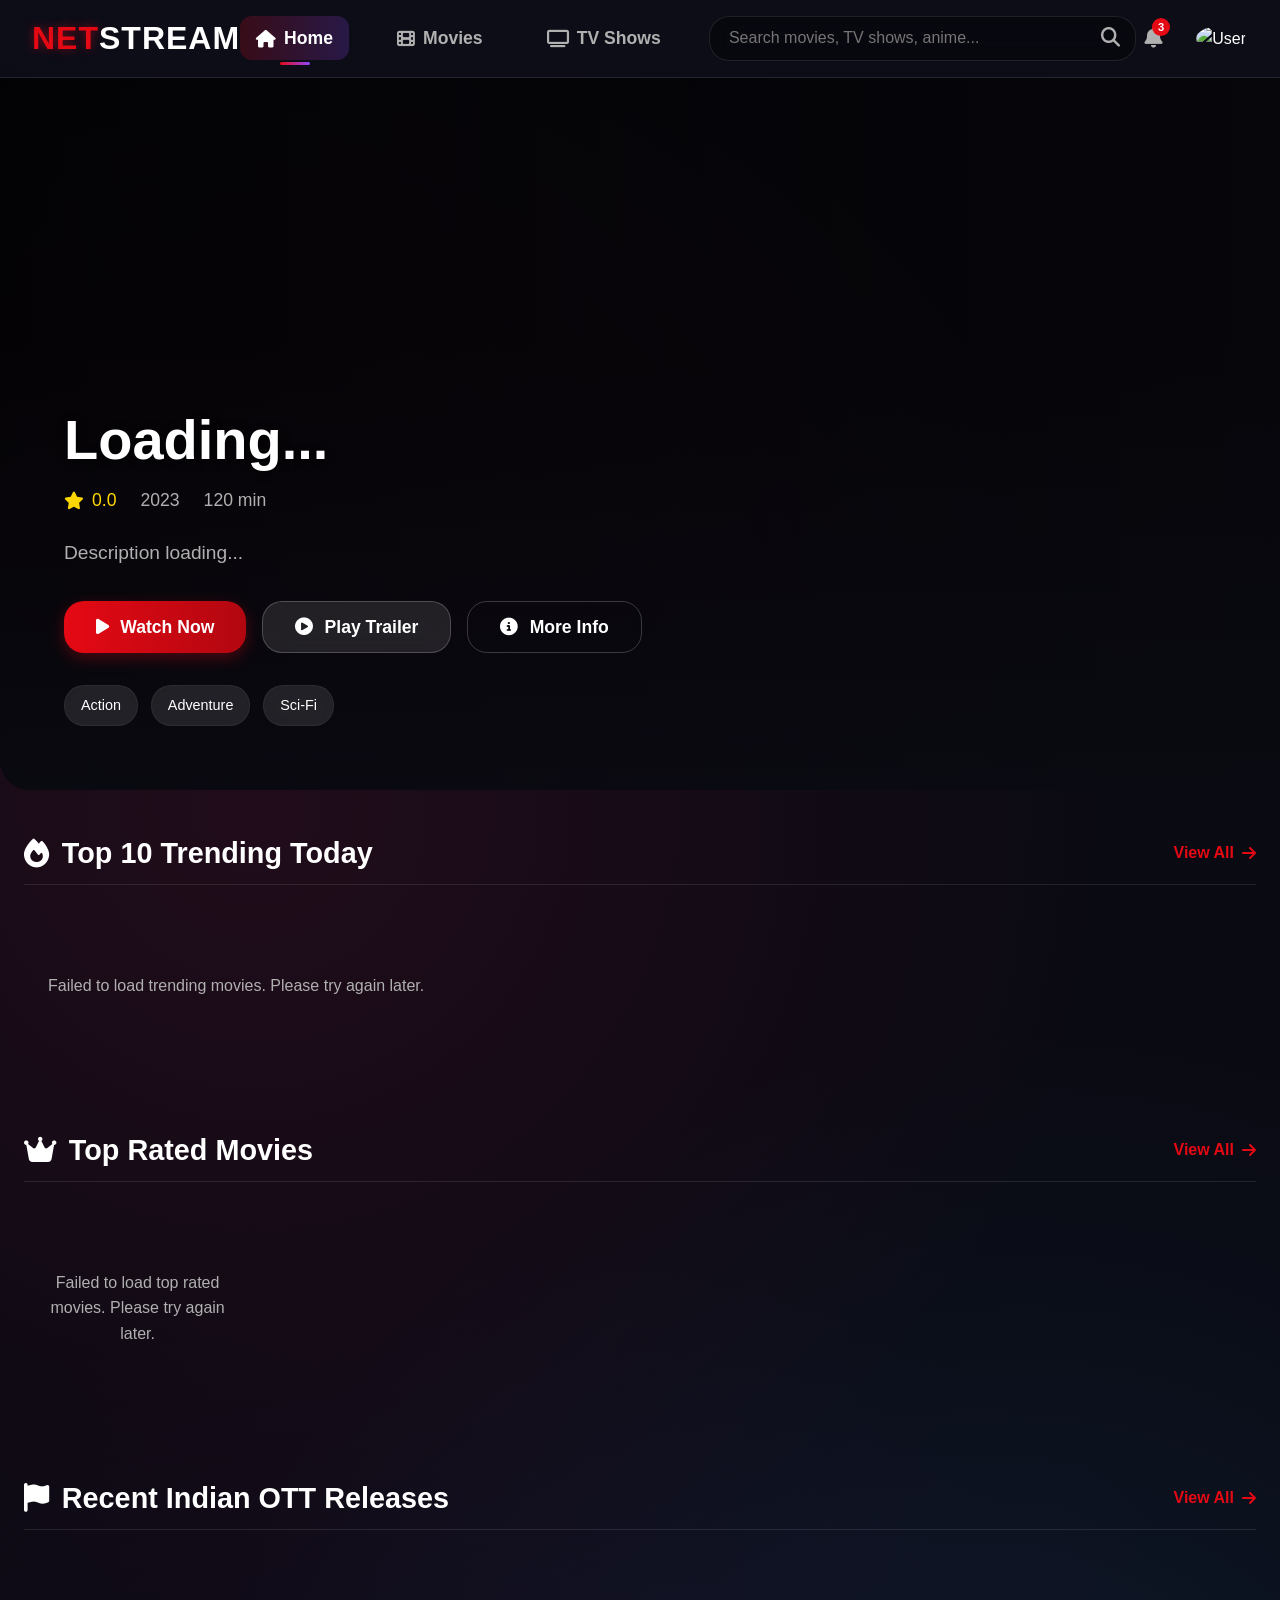
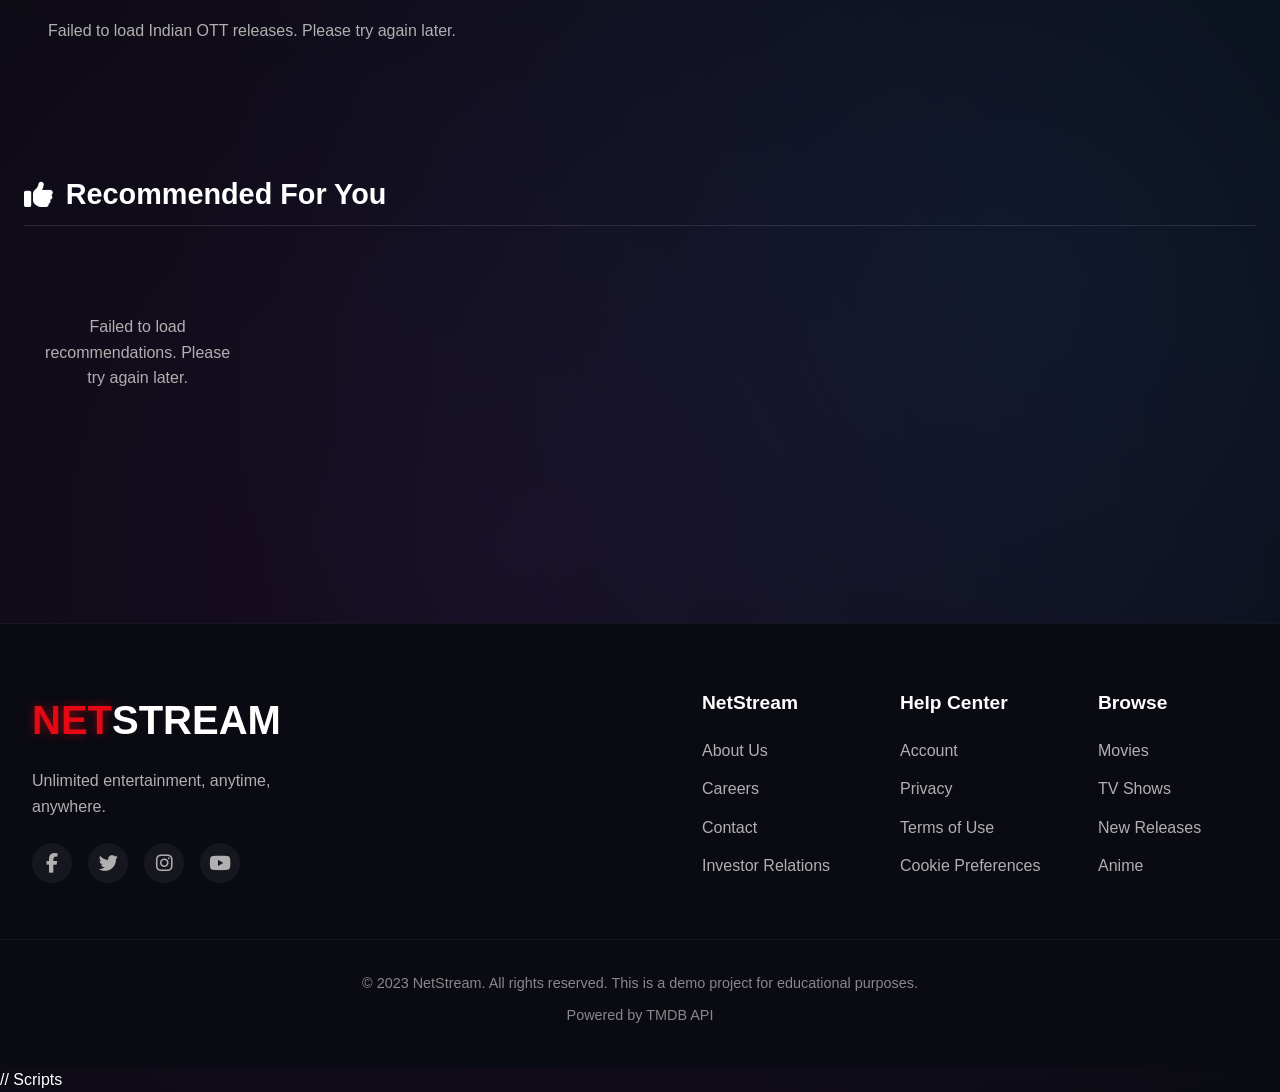
==== index.html @ 5277a284 "Add files via upload" ====
<!DOCTYPE html>
<html lang="en">
<head>
    <meta charset="UTF-8">
    <meta name="viewport" content="width=device-width, initial-scale=1.0">
    <title>NetStream - Stream Movies & TV Shows</title>
    <link rel="stylesheet" href="https://cdnjs.cloudflare.com/ajax/libs/font-awesome/6.4.0/css/all.min.css">
    <link rel="stylesheet" href="css/style.css">
    <link rel="icon" type="image/x-icon" href="assets/favicon.ico">
</head>
<body>
    <!-- Loading Screen -->
    <div class="loading-screen" id="loadingScreen">
        <div class="loading-content">
            <div class="logo-loading">
                <h1>NETSTREAM</h1>
                <div class="liquid-loader">
                    <div class="liquid-drop"></div>
                    <div class="liquid-drop"></div>
                    <div class="liquid-drop"></div>
                </div>
            </div>
            <p>Loading amazing content...</p>
        </div>
    </div>

    <!-- Navigation -->
    <nav class="navbar">
        <div class="nav-container">
            <div class="nav-logo">
                <a href="index.html" class="logo-link">
                    <h1><span class="logo-highlight">NET</span>STREAM</h1>
                </a>
            </div>
            
            <div class="nav-links" id="navLinks">
                <a href="index.html" class="nav-link active"><i class="fas fa-home"></i> Home</a>
                <a href="movies.html" class="nav-link"><i class="fas fa-film"></i> Movies</a>
                <a href="tvshows.html" class="nav-link"><i class="fas fa-tv"></i> TV Shows</a>
                <div class="search-container">
                    <div class="search-box">
                        <input type="text" id="searchInput" placeholder="Search movies, TV shows, anime...">
                        <button id="searchBtn"><i class="fas fa-search"></i></button>
                        <div class="search-results" id="searchResults"></div>
                    </div>
                </div>
            </div>
            
            <div class="nav-actions">
                <button class="btn-notification" id="notificationBtn">
                    <i class="fas fa-bell"></i>
                    <span class="notification-count">3</span>
                </button>
                <div class="user-profile">
                    <img src="https://images.unsplash.com/photo-1535713875002-d1d0cf377fde?ixlib=rb-4.0.3&ixid=M3wxMjA3fDB8MHxwaG90by1wYWdlfHx8fGVufDB8fHx8fA%3D%3D&auto=format&fit=crop&w=500&q=80" alt="User" class="user-avatar">
                    <div class="user-dropdown">
                        <a href="#"><i class="fas fa-user"></i> Profile</a>
                        <a href="#"><i class="fas fa-cog"></i> Settings</a>
                        <a href="#"><i class="fas fa-history"></i> Watch History</a>
                        <a href="#"><i class="fas fa-sign-out-alt"></i> Logout</a>
                    </div>
                </div>
            </div>
            
            <button class="menu-toggle" id="menuToggle">
                <i class="fas fa-bars"></i>
            </button>
        </div>
    </nav>

    <!-- Hero Section -->
    <section class="hero-section">
        <div class="hero-slider" id="heroSlider">
            <!-- Hero slides will be dynamically loaded here -->
        </div>
        
        <div class="hero-content">
            <div class="hero-info">
                <h1 class="hero-title" id="heroTitle">Loading...</h1>
                <div class="hero-meta">
                    <span class="rating"><i class="fas fa-star"></i> <span id="heroRating">0.0</span></span>
                    <span class="year" id="heroYear">2023</span>
                    <span class="duration" id="heroDuration">120 min</span>
                </div>
                <p class="hero-description" id="heroDescription">Description loading...</p>
                <div class="hero-buttons">
                    <button class="btn-watch" id="playHeroBtn">
                        <i class="fas fa-play"></i> Watch Now
                    </button>
                    <button class="btn-trailer" id="trailerBtn">
                        <i class="fas fa-play-circle"></i> Play Trailer
                    </button>
                    <button class="btn-info" id="moreInfoBtn">
                        <i class="fas fa-info-circle"></i> More Info
                    </button>
                </div>
                <div class="hero-genres" id="heroGenres">
                    <span class="genre-tag">Action</span>
                    <span class="genre-tag">Adventure</span>
                    <span class="genre-tag">Sci-Fi</span>
                </div>
            </div>
        </div>
        
        <!-- Hero Trailer Modal -->
        <div class="trailer-modal" id="trailerModal">
            <div class="modal-content">
                <div class="modal-header">
                    <h3>Trailer Preview</h3>
                    <button class="close-modal" id="closeTrailerBtn">&times;</button>
                </div>
                <div class="modal-body">
                    <div class="trailer-player" id="trailerPlayer">
                        <p>Loading trailer...</p>
                    </div>
                </div>
            </div>
        </div>
    </section>

    <!-- Main Content -->
    <main class="main-content">
        <!-- Top 10 Trending Today -->
        <section class="content-section">
            <div class="section-header">
                <h2><i class="fas fa-fire"></i> Top 10 Trending Today</h2>
                <a href="movies.html?filter=trending" class="view-all">View All <i class="fas fa-arrow-right"></i></a>
            </div>
            <div class="trending-slider" id="trendingSlider">
                <!-- Trending items will be dynamically loaded here -->
            </div>
        </section>

        <!-- Top Rated Movies -->
        <section class="content-section">
            <div class="section-header">
                <h2><i class="fas fa-crown"></i> Top Rated Movies</h2>
                <a href="movies.html?filter=top-rated" class="view-all">View All <i class="fas fa-arrow-right"></i></a>
            </div>
            <div class="movies-grid" id="topRatedMovies">
                <!-- Top rated movies will be dynamically loaded here -->
            </div>
        </section>

        <!-- Recent Indian OTT Releases -->
        <section class="content-section">
            <div class="section-header">
                <h2><i class="fas fa-flag"></i> Recent Indian OTT Releases</h2>
                <a href="movies.html?filter=indian" class="view-all">View All <i class="fas fa-arrow-right"></i></a>
            </div>
            <div class="ott-slider" id="ottSlider">
                <!-- Indian OTT releases will be dynamically loaded here -->
            </div>
        </section>

        <!-- You May Like Section -->
        <section class="content-section">
            <div class="section-header">
                <h2><i class="fas fa-thumbs-up"></i> Recommended For You</h2>
            </div>
            <div class="recommended-grid" id="recommendedGrid">
                <!-- Recommended movies will be dynamically loaded here -->
            </div>
        </section>
    </main>

    <!-- Footer -->
    <footer class="footer">
        <div class="footer-container">
            <div class="footer-logo">
                <h2><span class="logo-highlight">NET</span>STREAM</h2>
                <p>Unlimited entertainment, anytime, anywhere.</p>
                <div class="social-links">
                    <a href="#"><i class="fab fa-facebook-f"></i></a>
                    <a href="#"><i class="fab fa-twitter"></i></a>
                    <a href="#"><i class="fab fa-instagram"></i></a>
                    <a href="#"><i class="fab fa-youtube"></i></a>
                </div>
            </div>
            
            <div class="footer-links">
                <div class="footer-column">
                    <h3>NetStream</h3>
                    <a href="#">About Us</a>
                    <a href="#">Careers</a>
                    <a href="#">Contact</a>
                    <a href="#">Investor Relations</a>
                </div>
                <div class="footer-column">
                    <h3>Help Center</h3>
                    <a href="#">Account</a>
                    <a href="#">Privacy</a>
                    <a href="#">Terms of Use</a>
                    <a href="#">Cookie Preferences</a>
                </div>
                <div class="footer-column">
                    <h3>Browse</h3>
                    <a href="movies.html">Movies</a>
                    <a href="tvshows.html">TV Shows</a>
                    <a href="#">New Releases</a>
                    <a href="#">Anime</a>
                </div>
            </div>
        </div>
        
        <div class="footer-bottom">
            <p>&copy; 2023 NetStream. All rights reserved. This is a demo project for educational purposes.</p>
            <p>Powered by TMDB API</p>
        </div>
    </footer>

    <!-- Movie Detail Modal -->
    <div class="movie-modal" id="movieModal">
        <div class="modal-content large-modal">
            <div class="modal-header">
                <h3 id="modalTitle">Movie Title</h3>
                <button class="close-modal" id="closeMovieBtn">&times;</button>
            </div>
            <div class="modal-body">
                <div class="movie-detail" id="movieDetail">
                    <!-- Movie details will be dynamically loaded here -->
                </div>
            </div>
        </div>
    </div>

    <!-- Player Modal -->
    <div class="player-modal" id="playerModal">
        <div class="modal-content full-modal">
            <div class="modal-header">
                <h3 id="playerTitle">Playing: Movie Title</h3>
                <button class="close-modal" id="closePlayerBtn">&times;</button>
            </div>
            <div class="modal-body">
                <div class="player-container" id="playerContainer">
                    <!-- Player will be dynamically loaded here -->
                </div>
                <div class="player-info">
                    <div class="player-details">
                        <h4 id="playingTitle">Movie Title</h4>
                        <div class="player-meta">
                            <span class="rating"><i class="fas fa-star"></i> <span id="playerRating">0.0</span></span>
                            <span class="year" id="playerYear">2023</span>
                            <span class="duration" id="playerDuration">120 min</span>
                        </div>
                        <p id="playerDescription">Movie description...</p>
                    </div>
                    <div class="player-cast" id="playerCast">
                        <!-- Cast will be dynamically loaded here -->
                    </div>
                    <div class="similar-movies" id="similarMovies">
                        <h5>You May Also Like</h5>
                        <!-- Similar movies will be dynamically loaded here -->
                    </div>
                </div>
            </div>
        </div>
    </div>

// Scripts
<script>
    // API Configuration
    const TMDB_API_KEY = '29133efc18d9b0f0d716be947fc23778';
    const YOUTUBE_API_KEY = 'AIzaSyBafZ-gjeJqEbxMEbemlP_Ftih4eXjBNXc';
    const TMDB_BASE_URL = 'https://api.themoviedb.org/3';
    const TMDB_IMAGE_BASE = 'https://image.tmdb.org/t/p';
    
    // Store current movie/TV data
    let currentHeroItem = null;
    let trendingMovies = [];
    let topRatedMovies = [];
    let indianMovies = [];
    let recommendedMovies = [];
    
    // Track current players
    let currentYouTubePlayer = null;
    let currentVidkingPlayer = null;
    
    // DOM Elements
    const loadingScreen = document.getElementById('loadingScreen');
    const heroSlider = document.getElementById('heroSlider');
    const heroTitle = document.getElementById('heroTitle');
    const heroRating = document.getElementById('heroRating');
    const heroYear = document.getElementById('heroYear');
    const heroDuration = document.getElementById('heroDuration');
    const heroDescription = document.getElementById('heroDescription');
    const heroGenres = document.getElementById('heroGenres');
    const trendingSlider = document.getElementById('trendingSlider');
    const topRatedMoviesGrid = document.getElementById('topRatedMovies');
    const ottSlider = document.getElementById('ottSlider');
    const recommendedGrid = document.getElementById('recommendedGrid');
    const searchInput = document.getElementById('searchInput');
    const searchResults = document.getElementById('searchResults');
    const searchBtn = document.getElementById('searchBtn');
    const movieModal = document.getElementById('movieModal');
    const playerModal = document.getElementById('playerModal');
    const trailerModal = document.getElementById('trailerModal');
    const closeMovieBtn = document.getElementById('closeMovieBtn');
    const closePlayerBtn = document.getElementById('closePlayerBtn');
    const closeTrailerBtn = document.getElementById('closeTrailerBtn');
    
    // Initialize the page
    document.addEventListener('DOMContentLoaded', function() {
        // Hide loading screen after 1.5 seconds
        setTimeout(() => {
            loadingScreen.style.opacity = '0';
            setTimeout(() => {
                loadingScreen.style.display = 'none';
            }, 500);
        }, 1500);
        
        // Load initial data
        loadHeroSlider();
        loadTrendingMovies();
        loadTopRatedMovies();
        loadIndianMovies();
        loadRecommendedMovies();
        
        // Setup event listeners
        setupEventListeners();
    });
    
    // Setup all event listeners
    function setupEventListeners() {
        // Search functionality
        searchBtn.addEventListener('click', performSearch);
        searchInput.addEventListener('keyup', function(e) {
            if (e.key === 'Enter') {
                performSearch();
            } else if (searchInput.value.length > 2) {
                searchSuggestions(searchInput.value);
            } else {
                searchResults.innerHTML = '';
                searchResults.style.display = 'none';
            }
        });
        
        // Close search results when clicking outside
        document.addEventListener('click', function(e) {
            if (!searchBox.contains(e.target)) {
                searchResults.style.display = 'none';
            }
        });
        
        // Close modals when clicking outside
        window.addEventListener('click', function(e) {
            if (e.target === movieModal) {
                closeModal(movieModal);
            }
            if (e.target === playerModal) {
                closeModal(playerModal);
                stopAllMediaPlayers();
            }
            if (e.target === trailerModal) {
                closeModal(trailerModal);
                stopAllMediaPlayers();
            }
        });
        
        // Mobile menu toggle
        document.getElementById('menuToggle').addEventListener('click', function() {
            document.getElementById('navLinks').classList.toggle('active');
        });
        
        // Navigation active state
        const navLinks = document.querySelectorAll('.nav-link');
        navLinks.forEach(link => {
            link.addEventListener('click', function() {
                navLinks.forEach(l => l.classList.remove('active'));
                this.classList.add('active');
                
                // Close mobile menu if open
                document.getElementById('navLinks').classList.remove('active');
            });
        });
        
        // Close modal buttons
        closeMovieBtn.addEventListener('click', function() {
            closeModal(movieModal);
        });
        
        closePlayerBtn.addEventListener('click', function() {
            closeModal(playerModal);
            stopAllMediaPlayers();
        });
        
        closeTrailerBtn.addEventListener('click', function() {
            closeModal(trailerModal);
            stopAllMediaPlayers();
        });
        
        // Escape key to close modals
        document.addEventListener('keydown', function(e) {
            if (e.key === 'Escape') {
                if (playerModal.classList.contains('active')) {
                    closeModal(playerModal);
                    stopAllMediaPlayers();
                } else if (trailerModal.classList.contains('active')) {
                    closeModal(trailerModal);
                    stopAllMediaPlayers();
                } else if (movieModal.classList.contains('active')) {
                    closeModal(movieModal);
                }
            }
        });
    }
    
    // Load hero slider with trending movies
    async function loadHeroSlider() {
        try {
            const response = await fetch(`${TMDB_BASE_URL}/trending/movie/week?api_key=${TMDB_API_KEY}`);
            const data = await response.json();
            
            // Get top 5 trending movies for hero
            const heroMovies = data.results.slice(0, 5);
            
            // Clear hero slider
            heroSlider.innerHTML = '';
            
            // Add slides to hero
            heroMovies.forEach((movie, index) => {
                const slide = document.createElement('div');
                slide.className = `hero-slide ${index === 0 ? 'active' : ''}`;
                slide.style.backgroundImage = `linear-gradient(to right, rgba(0, 0, 0, 0.8), rgba(0, 0, 0, 0.4)), url('${TMDB_IMAGE_BASE}/original${movie.backdrop_path}')`;
                slide.dataset.movieId = movie.id;
                
                slide.addEventListener('click', function() {
                    showMovieDetails(movie.id, 'movie');
                });
                
                heroSlider.appendChild(slide);
            });
            
            // Set first movie as hero content
            if (heroMovies.length > 0) {
                updateHeroContent(heroMovies[0]);
                currentHeroItem = heroMovies[0];
                
                // Auto slide hero every 8 seconds
                setInterval(() => {
                    slideHero();
                }, 8000);
            }
            
        } catch (error) {
            console.error('Error loading hero slider:', error);
            heroSlider.innerHTML = '<div class="hero-slide active" style="background-image: linear-gradient(to right, rgba(0, 0, 0, 0.8), rgba(0, 0, 0, 0.4)), url(\'https://images.unsplash.com/photo-1536440136628-849c177e76a1?ixlib=rb-4.0.3&ixid=M3wxMjA3fDB8MHxwaG90by1wYWdlfHx8fGVufDB8fHx8fA%3D%3D&auto=format&fit=crop&w=1925&q=80\')"></div>';
        }
    }
    
    // Update hero content with movie data
    function updateHeroContent(movie) {
        heroTitle.textContent = movie.title || movie.name;
        heroRating.textContent = movie.vote_average.toFixed(1);
        heroYear.textContent = movie.release_date ? movie.release_date.substring(0, 4) : 'N/A';
        heroDuration.textContent = '120 min'; // Default - would need additional API call for runtime
        heroDescription.textContent = movie.overview.substring(0, 150) + '...';
        
        // Clear genres
        heroGenres.innerHTML = '';
        
        // Add genre tags (mock data - would need genre API call)
        const mockGenres = ['Action', 'Adventure', 'Sci-Fi'];
        mockGenres.forEach(genre => {
            const genreTag = document.createElement('span');
            genreTag.className = 'genre-tag';
            genreTag.textContent = genre;
            heroGenres.appendChild(genreTag);
        });
        
        // Set play button event
        document.getElementById('playHeroBtn').onclick = function() {
            playMedia(movie.id, 'movie', movie.title || movie.name);
        };
        
        // Set trailer button event
        document.getElementById('trailerBtn').onclick = function() {
            showTrailer(movie.id, 'movie');
        };
        
        // Set more info button event
        document.getElementById('moreInfoBtn').onclick = function() {
            showMovieDetails(movie.id, 'movie');
        };
    }
    
    // Slide hero to next slide
    function slideHero() {
        const slides = document.querySelectorAll('.hero-slide');
        const activeSlide = document.querySelector('.hero-slide.active');
        let nextSlide = activeSlide.nextElementSibling;
        
        if (!nextSlide) {
            nextSlide = slides[0];
        }
        
        activeSlide.classList.remove('active');
        nextSlide.classList.add('active');
        
        // Update hero content with next movie data
        const movieId = parseInt(nextSlide.dataset.movieId);
        const movie = trendingMovies.find(m => m.id === movieId);
        if (movie) {
            updateHeroContent(movie);
            currentHeroItem = movie;
        }
    }
    
    // Load trending movies for the top 10 section
    async function loadTrendingMovies() {
        try {
            const response = await fetch(`${TMDB_BASE_URL}/trending/movie/day?api_key=${TMDB_API_KEY}`);
            const data = await response.json();
            
            // Store trending movies
            trendingMovies = data.results.slice(0, 10);
            
            // Clear trending slider
            trendingSlider.innerHTML = '';
            
            // Add trending movies to slider
            trendingMovies.forEach((movie, index) => {
                const movieCard = createMovieCard(movie, index + 1);
                trendingSlider.appendChild(movieCard);
            });
            
        } catch (error) {
            console.error('Error loading trending movies:', error);
            trendingSlider.innerHTML = '<p class="error-msg">Failed to load trending movies. Please try again later.</p>';
        }
    }
    
    // Load top rated movies
    async function loadTopRatedMovies() {
        try {
            const response = await fetch(`${TMDB_BASE_URL}/movie/top_rated?api_key=${TMDB_API_KEY}`);
            const data = await response.json();
            
            // Store top rated movies
            topRatedMovies = data.results.slice(0, 12);
            
            // Clear top rated grid
            topRatedMoviesGrid.innerHTML = '';
            
            // Add top rated movies to grid
            topRatedMovies.forEach(movie => {
                const movieCard = createMovieCard(movie);
                topRatedMoviesGrid.appendChild(movieCard);
            });
            
        } catch (error) {
            console.error('Error loading top rated movies:', error);
            topRatedMoviesGrid.innerHTML = '<p class="error-msg">Failed to load top rated movies. Please try again later.</p>';
        }
    }
    
    // Load Indian OTT releases
    async function loadIndianMovies() {
        try {
            // Search for Indian movies
            const response = await fetch(`${TMDB_BASE_URL}/discover/movie?api_key=${TMDB_API_KEY}&with_original_language=hi&sort_by=release_date.desc&page=1`);
            const data = await response.json();
            
            // Store Indian movies
            indianMovies = data.results.slice(0, 10);
            
            // Clear OTT slider
            ottSlider.innerHTML = '';
            
            // Add Indian movies to slider
            indianMovies.forEach(movie => {
                const movieCard = createMovieCard(movie);
                ottSlider.appendChild(movieCard);
            });
            
        } catch (error) {
            console.error('Error loading Indian movies:', error);
            ottSlider.innerHTML = '<p class="error-msg">Failed to load Indian OTT releases. Please try again later.</p>';
        }
    }
    
    // Load recommended movies
    async function loadRecommendedMovies() {
        try {
            // Get popular movies as recommendations
            const response = await fetch(`${TMDB_BASE_URL}/movie/popular?api_key=${TMDB_API_KEY}&page=2`);
            const data = await response.json();
            
            // Store recommended movies
            recommendedMovies = data.results.slice(0, 6);
            
            // Clear recommended grid
            recommendedGrid.innerHTML = '';
            
            // Add recommended movies to grid
            recommendedMovies.forEach(movie => {
                const movieCard = createMovieCard(movie);
                recommendedGrid.appendChild(movieCard);
            });
            
        } catch (error) {
            console.error('Error loading recommended movies:', error);
            recommendedGrid.innerHTML = '<p class="error-msg">Failed to load recommendations. Please try again later.</p>';
        }
    }
    
    // Create movie card element
    function createMovieCard(movie, rank = null) {
        const card = document.createElement('div');
        card.className = 'movie-card';
        card.dataset.id = movie.id;
        card.dataset.type = 'movie';
        
        // Add rank badge if provided
        let rankBadge = '';
        if (rank) {
            rankBadge = `<div class="rank-badge">${rank}</div>`;
        }
        
        card.innerHTML = `
            ${rankBadge}
            <div class="movie-poster">
                <img src="${movie.poster_path ? `${TMDB_IMAGE_BASE}/w342${movie.poster_path}` : 'assets/poster-placeholder.jpg'}" alt="${movie.title}" loading="lazy">
                <div class="movie-overlay">
                    <button class="btn-play" data-id="${movie.id}" data-type="movie">
                        <i class="fas fa-play"></i>
                    </button>
                    <button class="btn-info-sm" data-id="${movie.id}" data-type="movie">
                        <i class="fas fa-info-circle"></i>
                    </button>
                </div>
            </div>
            <div class="movie-info">
                <h4 class="movie-title">${movie.title}</h4>
                <div class="movie-meta">
                    <span class="rating"><i class="fas fa-star"></i> ${movie.vote_average.toFixed(1)}</span>
                    <span class="year">${movie.release_date ? movie.release_date.substring(0, 4) : 'N/A'}</span>
                </div>
            </div>
        `;
        
        // Add event listeners
        const playBtn = card.querySelector('.btn-play');
        const infoBtn = card.querySelector('.btn-info-sm');
        
        playBtn.addEventListener('click', function(e) {
            e.stopPropagation();
            const id = this.dataset.id;
            const type = this.dataset.type;
            playMedia(id, type, movie.title);
        });
        
        infoBtn.addEventListener('click', function(e) {
            e.stopPropagation();
            const id = this.dataset.id;
            const type = this.dataset.type;
            showMovieDetails(id, type);
        });
        
        card.addEventListener('click', function() {
            const id = this.dataset.id;
            const type = this.dataset.type;
            showMovieDetails(id, type);
        });
        
        return card;
    }
    
    // Search for movies/TV shows
    async function performSearch() {
        const query = searchInput.value.trim();
        if (!query) return;
        
        try {
            // Redirect to movies page with search query
            window.location.href = `movies.html?search=${encodeURIComponent(query)}`;
        } catch (error) {
            console.error('Error performing search:', error);
        }
    }
    
    // Show search suggestions
    async function searchSuggestions(query) {
        try {
            const response = await fetch(`${TMDB_BASE_URL}/search/multi?api_key=${TMDB_API_KEY}&query=${encodeURIComponent(query)}&page=1`);
            const data = await response.json();
            
            // Clear previous results
            searchResults.innerHTML = '';
            
            if (data.results.length === 0) {
                searchResults.innerHTML = '<div class="search-result-item">No results found</div>';
                searchResults.style.display = 'block';
                return;
            }
            
            // Add search results
            data.results.slice(0, 5).forEach(item => {
                const resultItem = document.createElement('div');
                resultItem.className = 'search-result-item';
                
                const title = item.title || item.name;
                const type = item.media_type === 'movie' ? 'Movie' : 'TV Show';
                const year = item.release_date ? item.release_date.substring(0, 4) : item.first_air_date ? item.first_air_date.substring(0, 4) : 'N/A';
                
                resultItem.innerHTML = `
                    <img src="${item.poster_path ? `${TMDB_IMAGE_BASE}/w92${item.poster_path}` : 'assets/poster-placeholder.jpg'}" alt="${title}">
                    <div class="search-result-info">
                        <h4>${title}</h4>
                        <p>${type} • ${year}</p>
                    </div>
                `;
                
                resultItem.addEventListener('click', function() {
                    if (item.media_type === 'movie') {
                        showMovieDetails(item.id, 'movie');
                    } else {
                        showMovieDetails(item.id, 'tv');
                    }
                    searchInput.value = '';
                    searchResults.innerHTML = '';
                    searchResults.style.display = 'none';
                });
                
                searchResults.appendChild(resultItem);
            });
            
            searchResults.style.display = 'block';
            
        } catch (error) {
            console.error('Error fetching search suggestions:', error);
        }
    }
    
    // Show movie/TV show details modal
    async function showMovieDetails(id, type) {
        try {
            // Show loading in modal
            document.getElementById('movieDetail').innerHTML = `
                <div class="loading-detail">
                    <div class="spinner"></div>
                    <p>Loading details...</p>
                </div>
            `;
            
            // Close any open modals first
            closeAllModals();
            
            // Open movie modal
            openModal(movieModal);
            
            // Fetch movie/TV details
            const endpoint = type === 'movie' ? 'movie' : 'tv';
            const response = await fetch(`${TMDB_BASE_URL}/${endpoint}/${id}?api_key=${TMDB_API_KEY}&append_to_response=credits,videos`);
            const data = await response.json();
            
            // Update modal title
            document.getElementById('modalTitle').textContent = data.title || data.name;
            
            // Create detail HTML
            const detailHTML = `
                <div class="detail-header">
                    <div class="detail-poster">
                        <img src="${data.poster_path ? `${TMDB_IMAGE_BASE}/w500${data.poster_path}` : 'assets/poster-placeholder.jpg'}" alt="${data.title || data.name}">
                    </div>
                    <div class="detail-info">
                        <h2>${data.title || data.name} <span class="year">(${data.release_date ? data.release_date.substring(0, 4) : data.first_air_date ? data.first_air_date.substring(0, 4) : 'N/A'})</span></h2>
                        <div class="detail-meta">
                            <span class="rating"><i class="fas fa-star"></i> ${data.vote_average.toFixed(1)}</span>
                            <span class="duration">${type === 'movie' ? (data.runtime ? `${data.runtime} min` : 'N/A') : (data.episode_run_time ? `${data.episode_run_time[0]} min/ep` : 'N/A')}</span>
                            <span class="status">${data.status}</span>
                        </div>
                        <div class="detail-genres">
                            ${data.genres.map(genre => `<span class="genre-tag">${genre.name}</span>`).join('')}
                        </div>
                        <p class="detail-overview">${data.overview}</p>
                        <div class="detail-actions">
                            <button class="btn-watch" id="playDetailBtn" data-id="${id}" data-type="${type}">
                                <i class="fas fa-play"></i> Watch Now
                            </button>
                            <button class="btn-trailer" id="trailerDetailBtn" data-id="${id}" data-type="${type}">
                                <i class="fas fa-play-circle"></i> Trailer
                            </button>
                        </div>
                    </div>
                </div>
                <div class="detail-cast">
                    <h3>Cast</h3>
                    <div class="cast-grid">
                        ${data.credits.cast.slice(0, 6).map(actor => `
                            <div class="cast-card">
                                <div class="cast-img">
                                    ${actor.profile_path ? 
                                        `<img src="${TMDB_IMAGE_BASE}/w185${actor.profile_path}" alt="${actor.name}">` : 
                                        `<div class="no-img"><i class="fas fa-user"></i></div>`
                                    }
                                </div>
                                <div class="cast-info">
                                    <h5>${actor.name}</h5>
                                    <p>${actor.character}</p>
                                </div>
                            </div>
                        `).join('')}
                    </div>
                </div>
            `;
            
            document.getElementById('movieDetail').innerHTML = detailHTML;
            
            // Add event listeners to buttons in modal
            document.getElementById('playDetailBtn').addEventListener('click', function() {
                playMedia(id, type, data.title || data.name);
                closeModal(movieModal);
            });
            
            document.getElementById('trailerDetailBtn').addEventListener('click', function() {
                showTrailer(id, type);
            });
            
        } catch (error) {
            console.error('Error loading movie details:', error);
            document.getElementById('movieDetail').innerHTML = `
                <div class="error-detail">
                    <i class="fas fa-exclamation-triangle"></i>
                    <p>Failed to load details. Please try again later.</p>
                </div>
            `;
        }
    }
    
    // Show trailer modal
    async function showTrailer(id, type) {
        try {
            // Stop any current media players
            stopAllMediaPlayers();
            
            // Show loading in trailer modal
            document.getElementById('trailerPlayer').innerHTML = `
                <div class="loading-trailer">
                    <div class="spinner"></div>
                    <p>Loading trailer...</p>
                </div>
            `;
            
            // Close any open modals first
            closeAllModals();
            
            // Open trailer modal
            openModal(trailerModal);
            
            // Fetch videos
            const endpoint = type === 'movie' ? 'movie' : 'tv';
            const response = await fetch(`${TMDB_BASE_URL}/${endpoint}/${id}/videos?api_key=${TMDB_API_KEY}`);
            const data = await response.json();
            
            // Find a trailer
            const trailer = data.results.find(video => 
                (video.type === 'Trailer' || video.type === 'Teaser') && 
                video.site === 'YouTube'
            );
            
            if (trailer) {
                // Embed YouTube trailer without autoplay initially
                document.getElementById('trailerPlayer').innerHTML = `
                    <iframe 
                        id="youtubeTrailer"
                        width="100%" 
                        height="100%" 
                        src="https://www.youtube.com/embed/${trailer.key}?autoplay=0&controls=1&modestbranding=1&rel=0&enablejsapi=1" 
                        frameborder="0" 
                        allow="accelerometer; autoplay; clipboard-write; encrypted-media; gyroscope; picture-in-picture" 
                        allowfullscreen>
                    </iframe>
                `;
                
                currentYouTubePlayer = trailer.key;
                
                // Add autoplay after a short delay
                setTimeout(() => {
                    const iframe = document.getElementById('youtubeTrailer');
                    if (iframe) {
                        iframe.src = iframe.src.replace('autoplay=0', 'autoplay=1');
                    }
                }, 300);
            } else {
                document.getElementById('trailerPlayer').innerHTML = `
                    <div class="no-trailer">
                        <i class="fas fa-film fa-3x"></i>
                        <p>No trailer available for this title.</p>
                    </div>
                `;
            }
            
        } catch (error) {
            console.error('Error loading trailer:', error);
            document.getElementById('trailerPlayer').innerHTML = `
                <div class="error-trailer">
                    <i class="fas fa-exclamation-triangle fa-3x"></i>
                    <p>Failed to load trailer. Please try again later.</p>
                </div>
            `;
        }
    }
    
    // Play media in player modal
    async function playMedia(id, type, title) {
        try {
            // Stop any current media players
            stopAllMediaPlayers();
            
            // Show loading in player
            document.getElementById('playerContainer').innerHTML = `
                <div class="loading-player">
                    <div class="spinner"></div>
                    <p>Loading player...</p>
                </div>
            `;
            
            // Update player title
            document.getElementById('playerTitle').textContent = `Playing: ${title}`;
            document.getElementById('playingTitle').textContent = title;
            
            // Close any open modals first
            closeAllModals();
            
            // Open player modal
            openModal(playerModal);
            
            // Get media details for player info
            const endpoint = type === 'movie' ? 'movie' : 'tv';
            const response = await fetch(`${TMDB_BASE_URL}/${endpoint}/${id}?api_key=${TMDB_API_KEY}&append_to_response=credits,similar`);
            const data = await response.json();
            
            // Update player info
            document.getElementById('playerRating').textContent = data.vote_average.toFixed(1);
            document.getElementById('playerYear').textContent = data.release_date ? data.release_date.substring(0, 4) : data.first_air_date ? data.first_air_date.substring(0, 4) : 'N/A';
            document.getElementById('playerDuration').textContent = type === 'movie' ? (data.runtime ? `${data.runtime} min` : 'N/A') : (data.episode_run_time ? `${data.episode_run_time[0]} min/ep` : 'N/A');
            document.getElementById('playerDescription').textContent = data.overview;
            
            // Update cast
            const castHTML = `
                <h5>Cast</h5>
                <div class="cast-scroll">
                    ${data.credits.cast.slice(0, 8).map(actor => `
                        <div class="cast-item">
                            <div class="cast-img-sm">
                                ${actor.profile_path ? 
                                    `<img src="${TMDB_IMAGE_BASE}/w92${actor.profile_path}" alt="${actor.name}">` : 
                                    `<div class="no-img-sm"><i class="fas fa-user"></i></div>`
                                }
                            </div>
                            <div class="cast-info-sm">
                                <h6>${actor.name}</h6>
                                <p>${actor.character}</p>
                            </div>
                        </div>
                    `).join('')}
                </div>
            `;
            document.getElementById('playerCast').innerHTML = castHTML;
            
            // Load similar movies
            const similarHTML = `
                <div class="similar-scroll">
                    ${data.similar.results.slice(0, 5).map(movie => `
                        <div class="similar-item" data-id="${movie.id}" data-type="${type}">
                            <img src="${movie.poster_path ? `${TMDB_IMAGE_BASE}/w154${movie.poster_path}` : 'assets/poster-placeholder.jpg'}" alt="${movie.title || movie.name}">
                            <div class="similar-info">
                                <h6>${movie.title || movie.name}</h6>
                                <p><i class="fas fa-star"></i> ${movie.vote_average.toFixed(1)}</p>
                            </div>
                        </div>
                    `).join('')}
                </div>
            `;
            document.getElementById('similarMovies').innerHTML = similarHTML;
            
            // Add event listeners to similar items
            document.querySelectorAll('.similar-item').forEach(item => {
                item.addEventListener('click', function() {
                    const similarId = this.dataset.id;
                    const similarType = this.dataset.type;
                    const similarTitle = this.querySelector('h6').textContent;
                    playMedia(similarId, similarType, similarTitle);
                });
            });
            
            // Load player based on type
            const playerIframe = document.createElement('iframe');
            playerIframe.id = 'vidkingPlayer';
            playerIframe.width = '100%';
            playerIframe.height = '100%';
            playerIframe.frameBorder = '0';
            playerIframe.allowFullscreen = true;
            
            if (type === 'movie') {
                // Movie player
                playerIframe.src = `https://www.vidking.net/embed/movie/${id}?color=e50914&autoPlay=true`;
            } else {
                // TV player - default to season 1, episode 1
                playerIframe.src = `https://www.vidking.net/embed/tv/${id}/1/1?color=e50914&autoPlay=true&nextEpisode=true&episodeSelector=true`;
            }
            
            document.getElementById('playerContainer').innerHTML = '';
            document.getElementById('playerContainer').appendChild(playerIframe);
            currentVidkingPlayer = playerIframe;
            
        } catch (error) {
            console.error('Error playing media:', error);
            document.getElementById('playerContainer').innerHTML = `
                <div class="error-player">
                    <i class="fas fa-exclamation-triangle fa-3x"></i>
                    <p>Failed to load player. Please try again later.</p>
                    <button class="btn-retry" onclick="playMedia(${id}, '${type}', '${title}')">Retry</button>
                </div>
            `;
        }
    }
    
    // Function to stop all media players
    function stopAllMediaPlayers() {
        // Stop YouTube player if it exists
        const youtubePlayer = document.getElementById('youtubeTrailer');
        if (youtubePlayer) {
            // Remove the iframe to stop playback
            youtubePlayer.remove();
        }
        
        // Stop Vidking player if it exists
        const vidkingPlayer = document.getElementById('vidkingPlayer');
        if (vidkingPlayer) {
            // Remove the iframe to stop playback
            vidkingPlayer.remove();
        }
        
        // Reset player tracking
        currentYouTubePlayer = null;
        currentVidkingPlayer = null;
    }
    
    // Open modal with proper animation
    function openModal(modal) {
        modal.classList.add('active');
        document.body.style.overflow = 'hidden'; // Prevent scrolling
    }
    
    // Close modal with proper animation
    function closeModal(modal) {
        modal.classList.remove('active');
        document.body.style.overflow = ''; // Restore scrolling
        
        // Clear modal content after closing
        setTimeout(() => {
            if (!modal.classList.contains('active')) {
                if (modal === trailerModal) {
                    document.getElementById('trailerPlayer').innerHTML = '<p>Loading trailer...</p>';
                } else if (modal === playerModal) {
                    document.getElementById('playerContainer').innerHTML = '<div class="loading-player"><div class="spinner"></div><p>Loading player...</p></div>';
                }
            }
        }, 300);
    }
    
    // Close all modals
    function closeAllModals() {
        closeModal(movieModal);
        closeModal(playerModal);
        closeModal(trailerModal);
        stopAllMediaPlayers();
    }
    
    // Save watch progress to localStorage
    function saveWatchProgress(data) {
        try {
            const progressKey = `netstream_progress_${data.mediaType}_${data.id}`;
            const progressData = {
                id: data.id,
                mediaType: data.mediaType,
                currentTime: data.currentTime,
                duration: data.duration,
                progress: data.progress,
                timestamp: Date.now()
            };
            
            // Store in localStorage
            localStorage.setItem(progressKey, JSON.stringify(progressData));
            
            // Update UI with resume option if applicable
            if (data.event === 'pause' || data.event === 'ended') {
                updateResumeButtons(data.id, data.mediaType, data.currentTime, data.duration);
            }
            
        } catch (error) {
            console.error('Error saving watch progress:', error);
        }
    }
    
    // Update resume buttons on movie cards
    function updateResumeButtons(id, mediaType, currentTime, duration) {
        const progressPercent = (currentTime / duration) * 100;
        
        // Find all cards with this media
        const cards = document.querySelectorAll(`.movie-card[data-id="${id}"][data-type="${mediaType}"]`);
        
        cards.forEach(card => {
            // Add or update progress bar
            let progressBar = card.querySelector('.progress-bar');
            if (!progressBar) {
                progressBar = document.createElement('div');
                progressBar.className = 'progress-bar';
                card.querySelector('.movie-poster').appendChild(progressBar);
            }
            
            progressBar.style.width = `${progressPercent}%`;
            
            // Update play button to resume
            const playBtn = card.querySelector('.btn-play');
            if (playBtn && progressPercent > 5 && progressPercent < 95) {
                playBtn.innerHTML = '<i class="fas fa-redo"></i>';
                playBtn.title = 'Resume';
            }
        });
    }
</script>
---- css/style.css ----
/* ===== CSS Reset & Base Styles ===== */
* {
    margin: 0;
    padding: 0;
    box-sizing: border-box;
}

:root {
    /* Color Variables */
    --primary-color: #e50914;
    --primary-dark: #b20710;
    --secondary-color: #9146ff;
    --accent-color: #00a8ff;
    --dark-bg: #0f0f1a;
    --darker-bg: #0a0a12;
    --glass-bg: rgba(255, 255, 255, 0.08);
    --glass-border: rgba(255, 255, 255, 0.1);
    --glass-shadow: 0 8px 32px rgba(0, 0, 0, 0.3);
    --text-primary: #ffffff;
    --text-secondary: #b0b0b0;
    --text-muted: #888;
    --success-color: #2ecc71;
    --warning-color: #f39c12;
    --error-color: #e74c3c;
    
    /* Typography */
    --font-main: 'Segoe UI', Tahoma, Geneva, Verdana, sans-serif;
    --font-heading: 'Arial Rounded MT Bold', 'Helvetica Rounded', Arial, sans-serif;
    
    /* Spacing */
    --spacing-xs: 0.5rem;
    --spacing-sm: 1rem;
    --spacing-md: 1.5rem;
    --spacing-lg: 2.5rem;
    --spacing-xl: 4rem;
    
    /* Border Radius */
    --radius-sm: 8px;
    --radius-md: 12px;
    --radius-lg: 20px;
    --radius-xl: 30px;
    
    /* Transitions */
    --transition-fast: 0.2s ease;
    --transition-normal: 0.3s ease;
    --transition-slow: 0.5s ease;
    
    /* Z-index layers */
    --z-dropdown: 100;
    --z-modal: 1000;
    --z-loading: 2000;
    --z-hero: 2;
}

html {
    scroll-behavior: smooth;
}

body {
    font-family: var(--font-main);
    background: var(--darker-bg);
    color: var(--text-primary);
    line-height: 1.6;
    overflow-x: hidden;
    background-image: 
        radial-gradient(circle at 20% 30%, rgba(233, 30, 99, 0.1) 0%, transparent 40%),
        radial-gradient(circle at 80% 70%, rgba(33, 150, 243, 0.1) 0%, transparent 40%),
        radial-gradient(circle at 40% 80%, rgba(156, 39, 176, 0.1) 0%, transparent 40%);
    min-height: 100vh;
}

/* ===== Loading Screen ===== */
.loading-screen {
    position: fixed;
    top: 0;
    left: 0;
    width: 100%;
    height: 100%;
    background: linear-gradient(135deg, var(--darker-bg) 0%, #14142e 100%);
    display: flex;
    align-items: center;
    justify-content: center;
    z-index: var(--z-loading);
    transition: opacity var(--transition-slow);
}

.loading-content {
    text-align: center;
}

.logo-loading h1 {
    font-size: 4rem;
    font-weight: 900;
    margin-bottom: 2rem;
    background: linear-gradient(90deg, var(--primary-color), var(--secondary-color), var(--accent-color));
    background-size: 300% 300%;
    -webkit-background-clip: text;
    background-clip: text;
    color: transparent;
    animation: gradientShift 3s ease infinite;
}

@keyframes gradientShift {
    0% { background-position: 0% 50%; }
    50% { background-position: 100% 50%; }
    100% { background-position: 0% 50%; }
}

.liquid-loader {
    display: flex;
    justify-content: center;
    gap: 1.5rem;
    margin: 2rem 0;
}

.liquid-drop {
    width: 20px;
    height: 20px;
    border-radius: 50%;
    background: linear-gradient(45deg, var(--primary-color), var(--accent-color));
    animation: liquidDrop 1.5s ease-in-out infinite;
    box-shadow: 0 0 20px rgba(229, 9, 20, 0.5);
}

.liquid-drop:nth-child(2) {
    animation-delay: 0.2s;
}

.liquid-drop:nth-child(3) {
    animation-delay: 0.4s;
}

@keyframes liquidDrop {
    0%, 100% { 
        transform: translateY(0) scale(1);
        opacity: 0.7;
    }
    50% { 
        transform: translateY(-20px) scale(1.2);
        opacity: 1;
    }
}

.loading-content p {
    font-size: 1.2rem;
    color: var(--text-secondary);
    margin-top: 2rem;
}

/* ===== Navigation ===== */
.navbar {
    position: fixed;
    top: 0;
    left: 0;
    width: 100%;
    background: rgba(15, 15, 26, 0.85);
    backdrop-filter: blur(15px);
    -webkit-backdrop-filter: blur(15px);
    border-bottom: 1px solid var(--glass-border);
    z-index: 100;
    padding: 0.8rem 0;
    transition: all var(--transition-normal);
}

.navbar.scrolled {
    background: rgba(10, 10, 18, 0.95);
    padding: 0.5rem 0;
    box-shadow: 0 5px 20px rgba(0, 0, 0, 0.3);
}

.nav-container {
    display: flex;
    align-items: center;
    justify-content: space-between;
    max-width: 1400px;
    margin: 0 auto;
    padding: 0 2rem;
}

.nav-logo {
    flex-shrink: 0;
}

.logo-link {
    text-decoration: none;
    color: inherit;
}

.nav-logo h1 {
    font-size: 2rem;
    font-weight: 900;
    letter-spacing: 1px;
}

.logo-highlight {
    color: var(--primary-color);
    text-shadow: 0 0 10px rgba(229, 9, 20, 0.5);
}

.nav-links {
    display: flex;
    align-items: center;
    gap: 2rem;
    flex-grow: 1;
    justify-content: center;
}

.nav-link {
    color: var(--text-secondary);
    text-decoration: none;
    font-weight: 600;
    font-size: 1.1rem;
    padding: 0.5rem 1rem;
    border-radius: var(--radius-md);
    transition: all var(--transition-fast);
    display: flex;
    align-items: center;
    gap: 0.5rem;
}

.nav-link:hover {
    color: var(--text-primary);
    background: var(--glass-bg);
}

.nav-link.active {
    color: var(--text-primary);
    background: linear-gradient(90deg, rgba(229, 9, 20, 0.2), rgba(145, 70, 255, 0.2));
    position: relative;
}

.nav-link.active::after {
    content: '';
    position: absolute;
    bottom: -5px;
    left: 50%;
    transform: translateX(-50%);
    width: 30px;
    height: 3px;
    background: linear-gradient(90deg, var(--primary-color), var(--secondary-color));
    border-radius: 2px;
}

.search-container {
    position: relative;
    flex-grow: 1;
    max-width: 500px;
}

.search-box {
    position: relative;
}

.search-box input {
    width: 100%;
    padding: 0.8rem 1.2rem;
    padding-right: 3rem;
    background: rgba(0, 0, 0, 0.4);
    border: 1px solid var(--glass-border);
    border-radius: var(--radius-lg);
    color: var(--text-primary);
    font-size: 1rem;
    transition: all var(--transition-normal);
    backdrop-filter: blur(10px);
}

.search-box input:focus {
    outline: none;
    border-color: var(--primary-color);
    box-shadow: 0 0 0 2px rgba(229, 9, 20, 0.3);
}

.search-box button {
    position: absolute;
    right: 0.5rem;
    top: 50%;
    transform: translateY(-50%);
    background: transparent;
    border: none;
    color: var(--text-secondary);
    font-size: 1.2rem;
    cursor: pointer;
    padding: 0.5rem;
    border-radius: 50%;
    transition: all var(--transition-fast);
}

.search-box button:hover {
    color: var(--primary-color);
    background: rgba(255, 255, 255, 0.1);
}

.search-results {
    position: absolute;
    top: 100%;
    left: 0;
    right: 0;
    background: rgba(20, 20, 40, 0.95);
    backdrop-filter: blur(15px);
    border-radius: var(--radius-md);
    margin-top: 0.5rem;
    box-shadow: var(--glass-shadow);
    display: none;
    max-height: 400px;
    overflow-y: auto;
    z-index: var(--z-dropdown);
    border: 1px solid var(--glass-border);
}

.search-result-item {
    display: flex;
    padding: 0.8rem;
    gap: 1rem;
    cursor: pointer;
    transition: background var(--transition-fast);
    border-bottom: 1px solid rgba(255, 255, 255, 0.05);
}

.search-result-item:last-child {
    border-bottom: none;
}

.search-result-item:hover {
    background: rgba(255, 255, 255, 0.05);
}

.search-result-item img {
    width: 50px;
    height: 75px;
    object-fit: cover;
    border-radius: var(--radius-sm);
}

.search-result-info h4 {
    font-size: 1rem;
    margin-bottom: 0.3rem;
}

.search-result-info p {
    font-size: 0.9rem;
    color: var(--text-secondary);
}

.nav-actions {
    display: flex;
    align-items: center;
    gap: 1.5rem;
}

.btn-notification {
    position: relative;
    background: transparent;
    border: none;
    color: var(--text-secondary);
    font-size: 1.3rem;
    cursor: pointer;
    padding: 0.5rem;
    border-radius: 50%;
    transition: all var(--transition-fast);
}

.btn-notification:hover {
    color: var(--text-primary);
    background: rgba(255, 255, 255, 0.1);
}

.notification-count {
    position: absolute;
    top: 0;
    right: 0;
    background: var(--primary-color);
    color: white;
    font-size: 0.7rem;
    font-weight: bold;
    width: 18px;
    height: 18px;
    border-radius: 50%;
    display: flex;
    align-items: center;
    justify-content: center;
}

.user-profile {
    position: relative;
}

.user-avatar {
    width: 40px;
    height: 40px;
    border-radius: 50%;
    object-fit: cover;
    cursor: pointer;
    border: 2px solid transparent;
    transition: all var(--transition-fast);
}

.user-avatar:hover {
    border-color: var(--primary-color);
    transform: scale(1.05);
}

.user-dropdown {
    position: absolute;
    top: 100%;
    right: 0;
    background: rgba(25, 25, 40, 0.95);
    backdrop-filter: blur(15px);
    border-radius: var(--radius-md);
    padding: 0.5rem 0;
    margin-top: 0.5rem;
    min-width: 180px;
    box-shadow: var(--glass-shadow);
    display: none;
    z-index: var(--z-dropdown);
    border: 1px solid var(--glass-border);
}

.user-profile:hover .user-dropdown {
    display: block;
}

.user-dropdown a {
    display: block;
    padding: 0.7rem 1.2rem;
    color: var(--text-secondary);
    text-decoration: none;
    transition: all var(--transition-fast);
    display: flex;
    align-items: center;
    gap: 0.8rem;
}

.user-dropdown a:hover {
    color: var(--text-primary);
    background: rgba(255, 255, 255, 0.05);
    padding-left: 1.5rem;
}

.menu-toggle {
    display: none;
    background: transparent;
    border: none;
    color: var(--text-primary);
    font-size: 1.5rem;
    cursor: pointer;
    padding: 0.5rem;
}

/* ===== Hero Section ===== */
.hero-section {
    position: relative;
    height: 80vh;
    min-height: 600px;
    margin-top: 70px;
    overflow: hidden;
    border-radius: 0 0 var(--radius-xl) var(--radius-xl);
    z-index: var(--z-hero);
}

.hero-slider {
    position: absolute;
    top: 0;
    left: 0;
    width: 100%;
    height: 100%;
}

.hero-slide {
    position: absolute;
    top: 0;
    left: 0;
    width: 100%;
    height: 100%;
    background-size: cover;
    background-position: center;
    opacity: 0;
    transition: opacity 1.5s ease;
}

.hero-slide.active {
    opacity: 1;
}

.hero-content {
    position: absolute;
    bottom: 0;
    left: 0;
    width: 100%;
    padding: var(--spacing-xl);
    background: linear-gradient(to top, rgba(10, 10, 18, 0.9), transparent);
    z-index: calc(var(--z-hero) + 1);
}

.hero-info {
    max-width: 700px;
}

.hero-title {
    font-size: 3.5rem;
    font-weight: 900;
    margin-bottom: 1rem;
    text-shadow: 2px 2px 10px rgba(0, 0, 0, 0.7);
    line-height: 1.1;
}

.hero-meta {
    display: flex;
    align-items: center;
    gap: 1.5rem;
    margin-bottom: 1.5rem;
}

.hero-meta span {
    display: flex;
    align-items: center;
    gap: 0.5rem;
    font-size: 1.1rem;
}

.hero-meta .rating {
    color: #ffd700;
}

.hero-meta .year, .hero-meta .duration {
    color: var(--text-secondary);
}

.hero-description {
    font-size: 1.2rem;
    line-height: 1.6;
    margin-bottom: 2rem;
    color: var(--text-secondary);
    max-width: 600px;
}

.hero-buttons {
    display: flex;
    gap: 1rem;
    margin-bottom: 2rem;
}

.btn-watch, .btn-trailer, .btn-info {
    padding: 0.9rem 2rem;
    border-radius: var(--radius-lg);
    font-size: 1.1rem;
    font-weight: 600;
    cursor: pointer;
    display: flex;
    align-items: center;
    justify-content: center;
    gap: 0.7rem;
    transition: all var(--transition-normal);
    border: none;
}

.btn-watch {
    background: linear-gradient(90deg, var(--primary-color), var(--primary-dark));
    color: white;
    box-shadow: 0 5px 15px rgba(229, 9, 20, 0.3);
}

.btn-watch:hover {
    transform: translateY(-3px);
    box-shadow: 0 8px 20px rgba(229, 9, 20, 0.4);
}

.btn-trailer {
    background: rgba(255, 255, 255, 0.1);
    color: white;
    border: 1px solid rgba(255, 255, 255, 0.2);
    backdrop-filter: blur(10px);
}

.btn-trailer:hover {
    background: rgba(255, 255, 255, 0.2);
    transform: translateY(-3px);
}

.btn-info {
    background: transparent;
    color: var(--text-primary);
    border: 1px solid rgba(255, 255, 255, 0.2);
}

.btn-info:hover {
    background: rgba(255, 255, 255, 0.05);
    transform: translateY(-3px);
}

.hero-genres {
    display: flex;
    flex-wrap: wrap;
    gap: 0.8rem;
}

.genre-tag {
    padding: 0.5rem 1rem;
    background: rgba(255, 255, 255, 0.1);
    border-radius: var(--radius-lg);
    font-size: 0.9rem;
    backdrop-filter: blur(5px);
    border: 1px solid rgba(255, 255, 255, 0.05);
}

/* ===== Main Content ===== */
.main-content {
    max-width: 1400px;
    margin: 0 auto;
    padding: var(--spacing-lg) var(--spacing-md);
}

.content-section {
    margin-bottom: var(--spacing-xl);
}

.section-header {
    display: flex;
    justify-content: space-between;
    align-items: center;
    margin-bottom: var(--spacing-md);
    padding-bottom: 0.5rem;
    border-bottom: 1px solid rgba(255, 255, 255, 0.1);
}

.section-header h2 {
    font-size: 1.8rem;
    display: flex;
    align-items: center;
    gap: 0.8rem;
}

.view-all {
    color: var(--primary-color);
    text-decoration: none;
    font-weight: 600;
    display: flex;
    align-items: center;
    gap: 0.5rem;
    transition: all var(--transition-fast);
}

.view-all:hover {
    gap: 0.8rem;
}

/* Trending Slider */
.trending-slider {
    display: flex;
    gap: 1.5rem;
    overflow-x: auto;
    padding: 1rem 0.5rem;
    scrollbar-width: thin;
    scrollbar-color: var(--primary-color) rgba(255, 255, 255, 0.1);
}

.trending-slider::-webkit-scrollbar {
    height: 8px;
}

.trending-slider::-webkit-scrollbar-track {
    background: rgba(255, 255, 255, 0.1);
    border-radius: 10px;
}

.trending-slider::-webkit-scrollbar-thumb {
    background: var(--primary-color);
    border-radius: 10px;
}

/* Movie Cards */
.movie-card {
    flex: 0 0 200px;
    border-radius: var(--radius-md);
    overflow: hidden;
    background: rgba(20, 20, 30, 0.7);
    backdrop-filter: blur(10px);
    border: 1px solid rgba(255, 255, 255, 0.05);
    transition: all var(--transition-normal);
    cursor: pointer;
    position: relative;
}

.movie-card:hover {
    transform: translateY(-10px);
    box-shadow: 0 15px 30px rgba(0, 0, 0, 0.5);
    border-color: rgba(229, 9, 20, 0.3);
}

.rank-badge {
    position: absolute;
    top: 10px;
    left: 10px;
    background: linear-gradient(135deg, var(--primary-color), var(--secondary-color));
    color: white;
    width: 40px;
    height: 40px;
    border-radius: 50%;
    display: flex;
    align-items: center;
    justify-content: center;
    font-weight: 900;
    font-size: 1.2rem;
    z-index: 2;
    box-shadow: 0 4px 10px rgba(0, 0, 0, 0.3);
}

.movie-poster {
    position: relative;
    height: 300px;
    overflow: hidden;
}

.movie-poster img {
    width: 100%;
    height: 100%;
    object-fit: cover;
    transition: transform var(--transition-normal);
}

.movie-card:hover .movie-poster img {
    transform: scale(1.05);
}

.movie-overlay {
    position: absolute;
    top: 0;
    left: 0;
    width: 100%;
    height: 100%;
    background: rgba(0, 0, 0, 0.7);
    display: flex;
    align-items: center;
    justify-content: center;
    gap: 1rem;
    opacity: 0;
    transition: opacity var(--transition-normal);
}

.movie-card:hover .movie-overlay {
    opacity: 1;
}

.btn-play, .btn-info-sm {
    width: 50px;
    height: 50px;
    border-radius: 50%;
    border: none;
    display: flex;
    align-items: center;
    justify-content: center;
    font-size: 1.2rem;
    cursor: pointer;
    transition: all var(--transition-fast);
}

.btn-play {
    background: linear-gradient(135deg, var(--primary-color), var(--primary-dark));
    color: white;
}

.btn-play:hover {
    transform: scale(1.1);
    box-shadow: 0 0 20px rgba(229, 9, 20, 0.5);
}

.btn-info-sm {
    background: rgba(255, 255, 255, 0.9);
    color: var(--dark-bg);
}

.btn-info-sm:hover {
    transform: scale(1.1);
    background: white;
}

.movie-info {
    padding: 1rem;
}

.movie-title {
    font-size: 1.1rem;
    margin-bottom: 0.5rem;
    white-space: nowrap;
    overflow: hidden;
    text-overflow: ellipsis;
}

.movie-meta {
    display: flex;
    justify-content: space-between;
    color: var(--text-secondary);
    font-size: 0.9rem;
}

/* Movies Grid */
.movies-grid, .recommended-grid {
    display: grid;
    grid-template-columns: repeat(auto-fill, minmax(200px, 1fr));
    gap: 1.5rem;
    padding: 1rem 0;
}

/* OTT Slider */
.ott-slider {
    display: flex;
    gap: 1.5rem;
    overflow-x: auto;
    padding: 1rem 0.5rem;
}

/* Progress Bar */
.progress-bar {
    position: absolute;
    bottom: 0;
    left: 0;
    height: 4px;
    background: linear-gradient(90deg, var(--primary-color), var(--accent-color));
    z-index: 3;
    border-radius: 0 0 0 var(--radius-md);
}

/* ===== Modals ===== */
.trailer-modal, .movie-modal, .player-modal {
    position: fixed;
    top: 0;
    left: 0;
    width: 100%;
    height: 100%;
    background: rgba(0, 0, 0, 0.95);
    backdrop-filter: blur(20px);
    display: none;
    align-items: center;
    justify-content: center;
    z-index: var(--z-modal);
    padding: 1rem;
    opacity: 0;
    visibility: hidden;
    transition: opacity var(--transition-normal), visibility var(--transition-normal);
}

.trailer-modal.active, .movie-modal.active, .player-modal.active {
    display: flex;
    opacity: 1;
    visibility: visible;
}

.trailer-modal::before, .movie-modal::before, .player-modal::before {
    content: '';
    position: absolute;
    top: 0;
    left: 0;
    right: 0;
    bottom: 0;
    background: rgba(0, 0, 0, 0.95);
    z-index: -1;
}

.modal-content {
    background: rgba(25, 25, 40, 0.98);
    backdrop-filter: blur(30px);
    border-radius: var(--radius-lg);
    border: 1px solid rgba(255, 255, 255, 0.15);
    box-shadow: var(--glass-shadow), 0 0 60px rgba(229, 9, 20, 0.1);
    overflow: hidden;
    max-width: 900px;
    width: 100%;
    max-height: 90vh;
    display: flex;
    flex-direction: column;
    animation: modalSlideIn 0.3s ease-out;
}

@keyframes modalSlideIn {
    from {
        opacity: 0;
        transform: translateY(-30px) scale(0.95);
    }
    to {
        opacity: 1;
        transform: translateY(0) scale(1);
    }
}

.large-modal {
    max-width: 1000px;
}

.full-modal {
    max-width: 95%;
    max-height: 95vh;
    width: 95%;
    height: 95vh;
    background: #000;
}

.modal-header {
    padding: 1.5rem 2rem;
    border-bottom: 1px solid rgba(255, 255, 255, 0.1);
    display: flex;
    justify-content: space-between;
    align-items: center;
    background: linear-gradient(to bottom, rgba(0,0,0,0.8), transparent);
    position: sticky;
    top: 0;
    z-index: 10;
}

.modal-header h3 {
    font-size: 1.5rem;
    margin: 0;
}

.close-modal {
    background: rgba(0, 0, 0, 0.7);
    border: none;
    color: var(--text-primary);
    font-size: 2rem;
    cursor: pointer;
    line-height: 1;
    width: 40px;
    height: 40px;
    border-radius: 50%;
    display: flex;
    align-items: center;
    justify-content: center;
    transition: all var(--transition-fast);
    position: absolute;
    top: 20px;
    right: 20px;
    z-index: 1001;
}

.close-modal:hover {
    background: var(--primary-color);
    color: white;
    transform: scale(1.1);
    box-shadow: 0 0 20px rgba(229, 9, 20, 0.5);
}

.modal-body {
    padding: 2rem;
    overflow-y: auto;
    flex-grow: 1;
}

/* Trailer Modal Specific */
.trailer-modal .modal-content {
    max-width: 1000px;
    width: 90%;
    background: #000;
}

.trailer-player {
    width: 100%;
    height: 0;
    padding-bottom: 56.25%; /* 16:9 aspect ratio */
    position: relative;
    background: #000;
}

.trailer-player iframe {
    position: absolute;
    top: 0;
    left: 0;
    width: 100%;
    height: 100%;
    border: none;
}

/* Loading States for Modals */
.loading-trailer, .loading-player, .loading-detail,
.no-trailer, .error-trailer, .error-player {
    display: flex;
    flex-direction: column;
    align-items: center;
    justify-content: center;
    width: 100%;
    height: 400px;
    text-align: center;
    color: var(--text-secondary);
    gap: 1rem;
}

.loading-trailer .spinner, .loading-player .spinner, .loading-detail .spinner {
    width: 60px;
    height: 60px;
    border: 4px solid rgba(255, 255, 255, 0.1);
    border-top-color: var(--primary-color);
    border-radius: 50%;
    animation: spin 1s linear infinite;
}

@keyframes spin {
    to { transform: rotate(360deg); }
}

.no-trailer i, .error-trailer i, .error-player i {
    font-size: 4rem;
    color: var(--text-muted);
}

.error-trailer i, .error-player i {
    color: var(--error-color);
}

/* Player Container */
.player-container {
    width: 100%;
    height: 70%;
    min-height: 400px;
    background: #000;
    position: relative;
    border-radius: var(--radius-md);
    overflow: hidden;
}

.player-container iframe {
    width: 100%;
    height: 100%;
    border: none;
}

.loading-player, .error-player {
    height: 100%;
    min-height: 400px;
}

.btn-retry {
    padding: 0.8rem 1.5rem;
    background: var(--primary-color);
    color: white;
    border: none;
    border-radius: var(--radius-md);
    font-weight: 600;
    cursor: pointer;
    margin-top: 1rem;
    transition: all var(--transition-fast);
}

.btn-retry:hover {
    background: var(--primary-dark);
    transform: translateY(-3px);
}

/* Movie Detail */
.detail-header {
    display: flex;
    gap: 2rem;
    margin-bottom: 2rem;
}

.detail-poster {
    flex: 0 0 300px;
}

.detail-poster img {
    width: 100%;
    border-radius: var(--radius-md);
    box-shadow: 0 10px 30px rgba(0, 0, 0, 0.5);
}

.detail-info {
    flex-grow: 1;
}

.detail-info h2 {
    font-size: 2.5rem;
    margin-bottom: 1rem;
}

.detail-info h2 .year {
    color: var(--text-secondary);
    font-weight: normal;
}

.detail-meta {
    display: flex;
    gap: 1.5rem;
    margin-bottom: 1.5rem;
    color: var(--text-secondary);
}

.detail-genres {
    display: flex;
    flex-wrap: wrap;
    gap: 0.8rem;
    margin-bottom: 1.5rem;
}

.detail-overview {
    font-size: 1.1rem;
    line-height: 1.7;
    margin-bottom: 2rem;
    color: var(--text-secondary);
}

.detail-actions {
    display: flex;
    gap: 1rem;
}

.detail-cast h3 {
    margin-bottom: 1.5rem;
    font-size: 1.5rem;
}

.cast-grid {
    display: grid;
    grid-template-columns: repeat(auto-fill, minmax(150px, 1fr));
    gap: 1.5rem;
}

.cast-card {
    background: rgba(255, 255, 255, 0.05);
    border-radius: var(--radius-md);
    overflow: hidden;
    transition: all var(--transition-fast);
}

.cast-card:hover {
    background: rgba(255, 255, 255, 0.08);
    transform: translateY(-5px);
}

.cast-img {
    height: 200px;
    overflow: hidden;
}

.cast-img img {
    width: 100%;
    height: 100%;
    object-fit: cover;
}

.no-img {
    width: 100%;
    height: 100%;
    display: flex;
    align-items: center;
    justify-content: center;
    background: linear-gradient(135deg, rgba(229, 9, 20, 0.2), rgba(145, 70, 255, 0.2));
    color: var(--text-secondary);
    font-size: 3rem;
}

.cast-info {
    padding: 1rem;
}

.cast-info h5 {
    font-size: 1rem;
    margin-bottom: 0.3rem;
}

.cast-info p {
    font-size: 0.9rem;
    color: var(--text-secondary);
}

/* Player Info Section */
.player-info {
    display: grid;
    grid-template-columns: 1fr 1fr;
    gap: 2rem;
    padding: 2rem;
    background: rgba(0, 0, 0, 0.5);
    border-radius: var(--radius-md);
    margin-top: 2rem;
}

.player-details h4 {
    font-size: 1.8rem;
    margin-bottom: 1rem;
}

.player-meta {
    display: flex;
    gap: 1.5rem;
    margin-bottom: 1.5rem;
    color: var(--text-secondary);
}

#playerDescription {
    line-height: 1.7;
    color: var(--text-secondary);
}

.cast-scroll {
    display: flex;
    flex-direction: column;
    gap: 1rem;
    max-height: 300px;
    overflow-y: auto;
    padding-right: 0.5rem;
}

.cast-item {
    display: flex;
    align-items: center;
    gap: 1rem;
    padding: 0.8rem;
    background: rgba(255, 255, 255, 0.03);
    border-radius: var(--radius-md);
    transition: all var(--transition-fast);
}

.cast-item:hover {
    background: rgba(255, 255, 255, 0.06);
}

.cast-img-sm {
    width: 50px;
    height: 50px;
    border-radius: 50%;
    overflow: hidden;
    flex-shrink: 0;
}

.cast-img-sm img {
    width: 100%;
    height: 100%;
    object-fit: cover;
}

.no-img-sm {
    width: 100%;
    height: 100%;
    display: flex;
    align-items: center;
    justify-content: center;
    background: linear-gradient(135deg, rgba(229, 9, 20, 0.2), rgba(145, 70, 255, 0.2));
    color: var(--text-secondary);
    font-size: 1.5rem;
}

.cast-info-sm h6 {
    font-size: 1rem;
    margin-bottom: 0.2rem;
}

.cast-info-sm p {
    font-size: 0.9rem;
    color: var(--text-secondary);
}

.similar-movies h5 {
    font-size: 1.3rem;
    margin-bottom: 1rem;
}

.similar-scroll {
    display: flex;
    gap: 1rem;
    overflow-x: auto;
    padding-bottom: 0.5rem;
}

.similar-item {
    flex: 0 0 150px;
    cursor: pointer;
    transition: all var(--transition-fast);
}

.similar-item:hover {
    transform: translateY(-5px);
}

.similar-item img {
    width: 100%;
    height: 200px;
    object-fit: cover;
    border-radius: var(--radius-md);
    margin-bottom: 0.5rem;
}

.similar-info h6 {
    font-size: 0.9rem;
    margin-bottom: 0.3rem;
    white-space: nowrap;
    overflow: hidden;
    text-overflow: ellipsis;
}

.similar-info p {
    font-size: 0.8rem;
    color: var(--text-secondary);
    display: flex;
    align-items: center;
    gap: 0.3rem;
}

/* Error States */
.error-msg, .error-detail {
    text-align: center;
    padding: 3rem 1rem;
    color: var(--text-secondary);
}

.error-msg i, .error-detail i {
    font-size: 3rem;
    color: var(--error-color);
    margin-bottom: 1rem;
}

/* ===== Footer ===== */
.footer {
    background: rgba(10, 10, 18, 0.95);
    border-top: 1px solid rgba(255, 255, 255, 0.05);
    margin-top: var(--spacing-xl);
    padding-top: var(--spacing-xl);
}

.footer-container {
    max-width: 1400px;
    margin: 0 auto;
    padding: 0 2rem;
    display: flex;
    flex-wrap: wrap;
    justify-content: space-between;
    gap: 3rem;
}

.footer-logo h2 {
    font-size: 2.5rem;
    margin-bottom: 1rem;
}

.footer-logo p {
    color: var(--text-secondary);
    margin-bottom: 1.5rem;
    max-width: 300px;
}

.social-links {
    display: flex;
    gap: 1rem;
}

.social-links a {
    display: flex;
    align-items: center;
    justify-content: center;
    width: 40px;
    height: 40px;
    background: rgba(255, 255, 255, 0.05);
    border-radius: 50%;
    color: var(--text-secondary);
    font-size: 1.2rem;
    transition: all var(--transition-fast);
    text-decoration: none;
}

.social-links a:hover {
    background: var(--primary-color);
    color: white;
    transform: translateY(-3px);
}

.footer-links {
    display: flex;
    flex-wrap: wrap;
    gap: 3rem;
}

.footer-column {
    min-width: 150px;
}

.footer-column h3 {
    font-size: 1.2rem;
    margin-bottom: 1.2rem;
    color: var(--text-primary);
}

.footer-column a {
    display: block;
    color: var(--text-secondary);
    text-decoration: none;
    margin-bottom: 0.8rem;
    transition: all var(--transition-fast);
}

.footer-column a:hover {
    color: var(--text-primary);
    padding-left: 5px;
}

.footer-bottom {
    text-align: center;
    padding: 2rem;
    margin-top: 3rem;
    border-top: 1px solid rgba(255, 255, 255, 0.05);
    color: var(--text-muted);
    font-size: 0.9rem;
}

.footer-bottom p {
    margin-bottom: 0.5rem;
}

/* ===== Responsive Design ===== */
@media (max-width: 1200px) {
    .hero-title {
        font-size: 2.8rem;
    }
    
    .detail-header {
        flex-direction: column;
    }
    
    .detail-poster {
        flex: 0 0 auto;
        max-width: 300px;
    }
    
    .player-info {
        grid-template-columns: 1fr;
    }
}

@media (max-width: 992px) {
    .nav-links {
        position: fixed;
        top: 70px;
        left: 0;
        width: 100%;
        background: rgba(15, 15, 26, 0.98);
        backdrop-filter: blur(20px);
        flex-direction: column;
        padding: 2rem;
        gap: 1.5rem;
        transform: translateY(-100%);
        opacity: 0;
        visibility: hidden;
        transition: all var(--transition-normal);
        z-index: 99;
        border-bottom: 1px solid var(--glass-border);
    }
    
    .nav-links.active {
        transform: translateY(0);
        opacity: 1;
        visibility: visible;
    }
    
    .search-container {
        max-width: 100%;
        order: 3;
        margin-top: 1rem;
    }
    
    .menu-toggle {
        display: block;
    }
    
    .hero-section {
        height: 70vh;
        min-height: 500px;
    }
    
    .hero-title {
        font-size: 2.3rem;
    }
    
    .hero-description {
        font-size: 1.1rem;
    }
    
    .movies-grid, .recommended-grid {
        grid-template-columns: repeat(auto-fill, minmax(160px, 1fr));
    }
    
    .cast-grid {
        grid-template-columns: repeat(auto-fill, minmax(120px, 1fr));
    }
    
    .trailer-modal .modal-content,
    .movie-modal .modal-content {
        width: 95%;
        margin: 1rem;
    }
    
    .player-modal .modal-content {
        width: 98%;
        height: 98vh;
    }
}

@media (max-width: 768px) {
    .nav-container {
        padding: 0 1rem;
    }
    
    .hero-section {
        height: 60vh;
        min-height: 400px;
        margin-top: 60px;
    }
    
    .hero-content {
        padding: var(--spacing-lg);
    }
    
    .hero-title {
        font-size: 1.8rem;
    }
    
    .hero-meta {
        flex-wrap: wrap;
        gap: 1rem;
    }
    
    .hero-buttons {
        flex-wrap: wrap;
    }
    
    .btn-watch, .btn-trailer, .btn-info {
        padding: 0.7rem 1.5rem;
        font-size: 1rem;
    }
    
    .modal-body {
        padding: 1.5rem;
    }
    
    .player-container {
        height: 300px;
        min-height: 300px;
    }
    
    .detail-header {
        gap: 1.5rem;
    }
    
    .detail-info h2 {
        font-size: 1.8rem;
    }
    
    .footer-container {
        flex-direction: column;
        gap: 2rem;
    }
    
    .close-modal {
        top: 15px;
        right: 15px;
        width: 35px;
        height: 35px;
        font-size: 1.5rem;
    }
}

@media (max-width: 576px) {
    .hero-title {
        font-size: 1.5rem;
    }
    
    .hero-description {
        font-size: 1rem;
        display: -webkit-box;
        -webkit-line-clamp: 3;
        -webkit-box-orient: vertical;
        overflow: hidden;
    }
    
    .section-header h2 {
        font-size: 1.5rem;
    }
    
    .movie-card {
        flex: 0 0 160px;
    }
    
    .movie-poster {
        height: 240px;
    }
    
    .movies-grid, .recommended-grid {
        grid-template-columns: repeat(auto-fill, minmax(140px, 1fr));
        gap: 1rem;
    }
    
    .modal-content {
        max-height: 95vh;
        margin: 0.5rem;
    }
    
    .modal-header {
        padding: 1rem 1.5rem;
    }
    
    .detail-info h2 {
        font-size: 1.5rem;
    }
    
    .cast-grid {
        grid-template-columns: repeat(2, 1fr);
    }
    
    .footer-links {
        flex-direction: column;
        gap: 2rem;
    }
    
    .player-info {
        padding: 1rem;
        gap: 1.5rem;
    }
    
    .trailer-player {
        padding-bottom: 75%; /* 4:3 aspect ratio for mobile */
    }
}
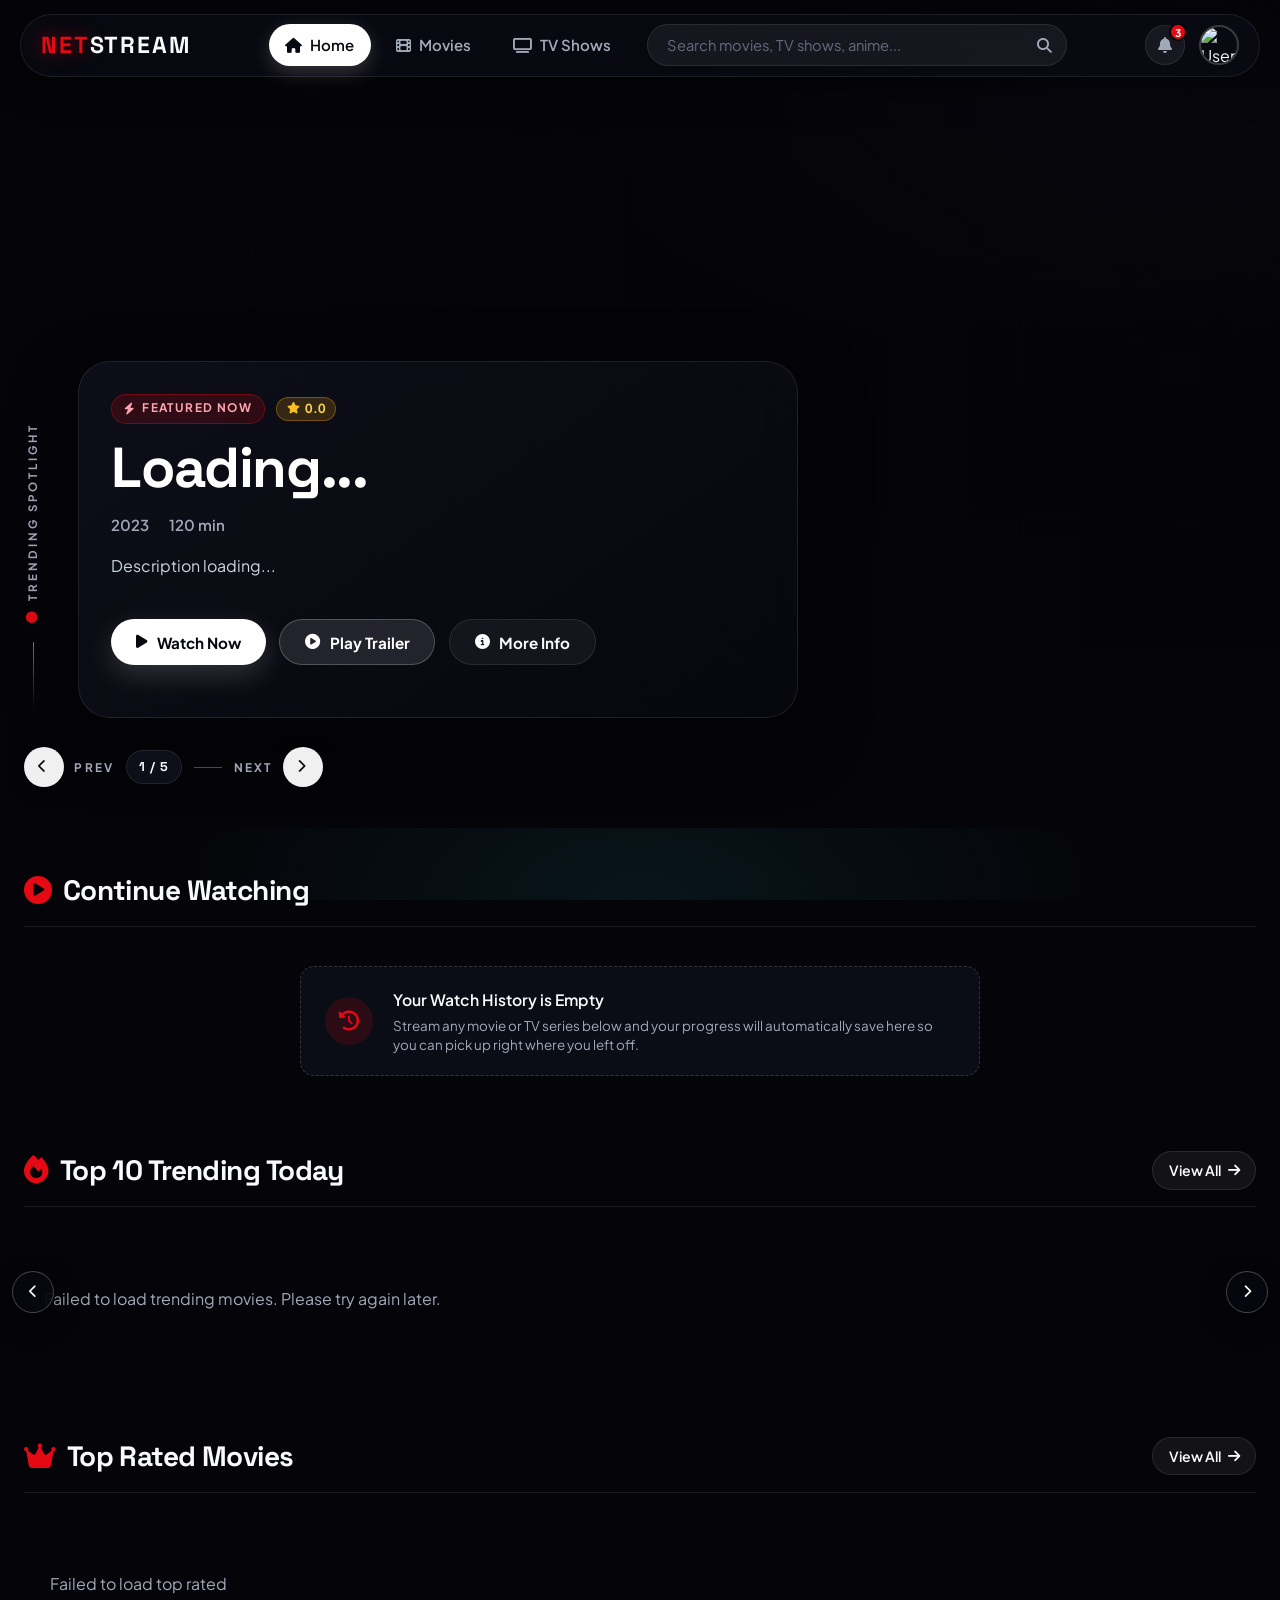
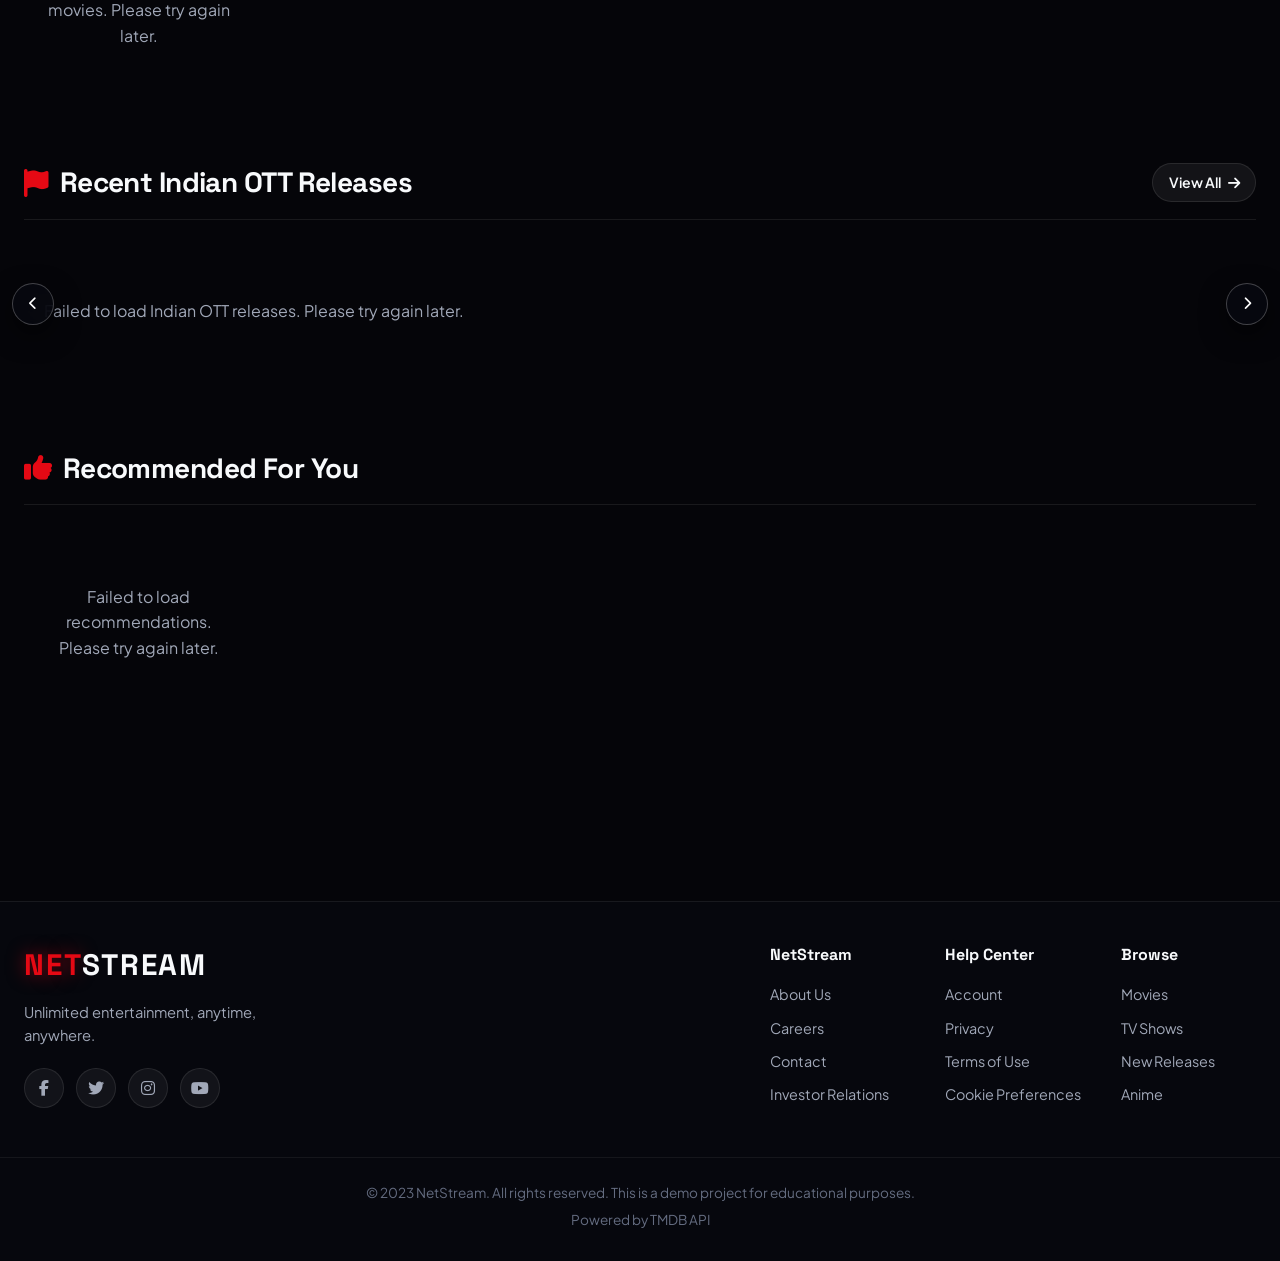
==== commit f1a9a38f: "feat: Add Continue Watching & watch history, fullscreen player, modern UI redesign, and Vidstuck int" ====
--- a/index.html
+++ b/index.html
@@ -4,9 +4,13 @@
     <meta charset="UTF-8">
     <meta name="viewport" content="width=device-width, initial-scale=1.0">
     <title>NetStream - Stream Movies & TV Shows</title>
+    <link rel="preconnect" href="https://fonts.googleapis.com">
+    <link rel="preconnect" href="https://fonts.gstatic.com" crossorigin>
+    <link href="https://fonts.googleapis.com/css2?family=Plus+Jakarta+Sans:wght@400;500;600;700;800&family=Space+Grotesk:wght@600;700;800&display=swap" rel="stylesheet">
     <link rel="stylesheet" href="https://cdnjs.cloudflare.com/ajax/libs/font-awesome/6.4.0/css/all.min.css">
     <link rel="stylesheet" href="css/style.css">
     <link rel="icon" type="image/x-icon" href="assets/favicon.ico">
+    <script src="js/watch-history.js"></script>
 </head>
 <body>
     <!-- Loading Screen -->
@@ -62,7 +66,10 @@
                 </div>
             </div>
             
-            <button class="menu-toggle" id="menuToggle">
+            <button class="btn-mobile-search" id="mobileSearchToggle" type="button" aria-label="Search">
+                <i class="fas fa-search"></i>
+            </button>
+            <button class="menu-toggle" id="menuToggle" type="button" aria-label="Menu">
                 <i class="fas fa-bars"></i>
             </button>
         </div>
@@ -75,14 +82,22 @@
         </div>
         
         <div class="hero-content">
+            <div class="hero-vertical-rail" aria-hidden="true">
+                <span class="hero-rail-label"><i class="fas fa-circle"></i> Trending Spotlight</span>
+                <span class="hero-rail-line"></span>
+            </div>
             <div class="hero-info">
+                <div class="hero-eyebrow">
+                    <span class="hero-badge"><i class="fas fa-bolt"></i> Featured Now</span>
+                    <span class="rating-pill rating-mid" id="heroRatingPill"><i class="fas fa-star"></i> <span id="heroRating">0.0</span></span>
+                </div>
                 <h1 class="hero-title" id="heroTitle">Loading...</h1>
                 <div class="hero-meta">
-                    <span class="rating"><i class="fas fa-star"></i> <span id="heroRating">0.0</span></span>
                     <span class="year" id="heroYear">2023</span>
                     <span class="duration" id="heroDuration">120 min</span>
                 </div>
                 <p class="hero-description" id="heroDescription">Description loading...</p>
+                <div class="hero-credits" id="heroCredits"></div>
                 <div class="hero-buttons">
                     <button class="btn-watch" id="playHeroBtn">
                         <i class="fas fa-play"></i> Watch Now
@@ -94,40 +109,69 @@
                         <i class="fas fa-info-circle"></i> More Info
                     </button>
                 </div>
-                <div class="hero-genres" id="heroGenres">
-                    <span class="genre-tag">Action</span>
-                    <span class="genre-tag">Adventure</span>
-                    <span class="genre-tag">Sci-Fi</span>
-                </div>
+                <div class="hero-genres" id="heroGenres"></div>
             </div>
         </div>
         
-        <!-- Hero Trailer Modal -->
-        <div class="trailer-modal" id="trailerModal">
-            <div class="modal-content">
-                <div class="modal-header">
-                    <h3>Trailer Preview</h3>
-                    <button class="close-modal" id="closeTrailerBtn">&times;</button>
-                </div>
-                <div class="modal-body">
-                    <div class="trailer-player" id="trailerPlayer">
-                        <p>Loading trailer...</p>
-                    </div>
-                </div>
-            </div>
+        <div class="hero-controls-bar">
+            <div class="hero-nav-controls">
+                <button class="hero-nav-btn" id="heroPrevBtn" type="button" aria-label="Previous featured movie">
+                    <span class="hero-nav-circle"><i class="fas fa-chevron-left"></i></span>
+                    <span>Prev</span>
+                </button>
+                <span class="hero-slide-counter" id="heroSlideCounter">1 / 5</span>
+                <span class="hero-nav-divider" aria-hidden="true"></span>
+                <button class="hero-nav-btn" id="heroNextBtn" type="button" aria-label="Next featured movie">
+                    <span>Next</span>
+                    <span class="hero-nav-circle"><i class="fas fa-chevron-right"></i></span>
+                </button>
+            </div>
+            <div class="hero-thumbs" id="heroThumbs"></div>
         </div>
     </section>
 
     <!-- Main Content -->
     <main class="main-content">
+        <!-- Continue Watching Section -->
+        <section class="content-section continue-watching-section" id="continueWatchingSection">
+            <div class="section-header">
+                <h2><i class="fas fa-play-circle"></i> Continue Watching</h2>
+                <div class="section-header-actions">
+                    <button class="btn-clear-history" id="clearHistoryBtn" type="button" title="Clear Watch History">
+                        <i class="fas fa-trash-alt"></i> <span>Clear History</span>
+                    </button>
+                </div>
+            </div>
+            <div class="slider-wrapper" id="cwSliderWrapper">
+                <button class="row-slider-btn prev" id="cwPrevBtn" type="button" aria-label="Scroll continue watching left"><i class="fas fa-chevron-left"></i></button>
+                <div class="continue-watching-slider" id="continueWatchingSlider">
+                    <!-- Continue watching items dynamically loaded here -->
+                </div>
+                <button class="row-slider-btn next" id="cwNextBtn" type="button" aria-label="Scroll continue watching right"><i class="fas fa-chevron-right"></i></button>
+            </div>
+            <div class="cw-empty-state" id="cwEmptyState" style="display: none;">
+                <div class="cw-empty-card">
+                    <div class="cw-empty-icon"><i class="fas fa-history"></i></div>
+                    <div class="cw-empty-text">
+                        <h4>Your Watch History is Empty</h4>
+                        <p>Stream any movie or TV series below and your progress will automatically save here so you can pick up right where you left off.</p>
+                    </div>
+                </div>
+            </div>
+        </section>
+
         <!-- Top 10 Trending Today -->
         <section class="content-section">
             <div class="section-header">
                 <h2><i class="fas fa-fire"></i> Top 10 Trending Today</h2>
                 <a href="movies.html?filter=trending" class="view-all">View All <i class="fas fa-arrow-right"></i></a>
             </div>
-            <div class="trending-slider" id="trendingSlider">
-                <!-- Trending items will be dynamically loaded here -->
+            <div class="slider-wrapper">
+                <button class="row-slider-btn prev" id="trendingPrevBtn" type="button" aria-label="Scroll trending left"><i class="fas fa-chevron-left"></i></button>
+                <div class="trending-slider" id="trendingSlider">
+                    <!-- Trending items will be dynamically loaded here -->
+                </div>
+                <button class="row-slider-btn next" id="trendingNextBtn" type="button" aria-label="Scroll trending right"><i class="fas fa-chevron-right"></i></button>
             </div>
         </section>
 
@@ -148,8 +192,12 @@
                 <h2><i class="fas fa-flag"></i> Recent Indian OTT Releases</h2>
                 <a href="movies.html?filter=indian" class="view-all">View All <i class="fas fa-arrow-right"></i></a>
             </div>
-            <div class="ott-slider" id="ottSlider">
-                <!-- Indian OTT releases will be dynamically loaded here -->
+            <div class="slider-wrapper">
+                <button class="row-slider-btn prev" id="ottPrevBtn" type="button" aria-label="Scroll OTT releases left"><i class="fas fa-chevron-left"></i></button>
+                <div class="ott-slider" id="ottSlider">
+                    <!-- Indian OTT releases will be dynamically loaded here -->
+                </div>
+                <button class="row-slider-btn next" id="ottNextBtn" type="button" aria-label="Scroll OTT releases right"><i class="fas fa-chevron-right"></i></button>
             </div>
         </section>
 
@@ -213,8 +261,9 @@
     <div class="movie-modal" id="movieModal">
         <div class="modal-content large-modal">
             <div class="modal-header">
+                <button type="button" class="modal-back-btn" data-close-modal="movieModal" aria-label="Back"><i class="fas fa-arrow-left"></i> <span>Back</span></button>
                 <h3 id="modalTitle">Movie Title</h3>
-                <button class="close-modal" id="closeMovieBtn">&times;</button>
+                <button type="button" class="close-modal" id="closeMovieBtn" aria-label="Close">&times;</button>
             </div>
             <div class="modal-body">
                 <div class="movie-detail" id="movieDetail">
@@ -228,8 +277,10 @@
     <div class="player-modal" id="playerModal">
         <div class="modal-content full-modal">
             <div class="modal-header">
+                <button type="button" class="modal-back-btn" data-close-modal="playerModal" aria-label="Back"><i class="fas fa-arrow-left"></i> <span>Back</span></button>
                 <h3 id="playerTitle">Playing: Movie Title</h3>
-                <button class="close-modal" id="closePlayerBtn">&times;</button>
+                <button type="button" class="modal-fullscreen-btn" id="playerFullscreenBtn" aria-label="Toggle Fullscreen"><i class="fas fa-expand"></i> <span>Fullscreen</span></button>
+                <button type="button" class="close-modal" id="closePlayerBtn" aria-label="Close">&times;</button>
             </div>
             <div class="modal-body">
                 <div class="player-container" id="playerContainer">
@@ -257,16 +308,33 @@
         </div>
     </div>
 
-// Scripts
+    <!-- Trailer Modal (body-level so it always layers above navbar & detail modals) -->
+    <div class="trailer-modal" id="trailerModal">
+        <div class="modal-content">
+            <div class="modal-header">
+                <button type="button" class="modal-back-btn" data-close-modal="trailerModal" aria-label="Back"><i class="fas fa-arrow-left"></i> <span>Back</span></button>
+                <h3>Official Trailer</h3>
+                <button type="button" class="close-modal" id="closeTrailerBtn" aria-label="Close">&times;</button>
+            </div>
+            <div class="modal-body">
+                <div class="trailer-player" id="trailerPlayer">
+                    <p>Loading trailer...</p>
+                </div>
+            </div>
+        </div>
+    </div>
+
 <script>
     // API Configuration
     const TMDB_API_KEY = '29133efc18d9b0f0d716be947fc23778';
     const YOUTUBE_API_KEY = 'AIzaSyBafZ-gjeJqEbxMEbemlP_Ftih4eXjBNXc';
     const TMDB_BASE_URL = 'https://api.themoviedb.org/3';
     const TMDB_IMAGE_BASE = 'https://image.tmdb.org/t/p';
+    const VIDSTUCK_BASE_URL = 'https://www.vidstuck.cc';
     
     // Store current movie/TV data
     let currentHeroItem = null;
+    let heroMovies = [];
     let trendingMovies = [];
     let topRatedMovies = [];
     let indianMovies = [];
@@ -274,7 +342,52 @@
     
     // Track current players
     let currentYouTubePlayer = null;
-    let currentVidkingPlayer = null;
+    let currentVidstuckPlayer = null;
+    let latestTrailerRequestId = 0;
+    let heroInterval = null;
+    const heroDetailsCache = new Map();
+    const POSTER_FALLBACK = 'https://images.unsplash.com/photo-1542204165-65bf26472b9b?ixlib=rb-4.0.3&auto=format&fit=crop&w=400&q=80';
+    
+    // Format TMDB ratings consistently
+    function formatRating(voteAverage, voteCount = null) {
+        const num = Number(voteAverage);
+        if (!Number.isFinite(num) || num <= 0 || voteCount === 0) {
+            return { text: 'NR', label: 'NR', tier: 'rating-nr', votes: '' };
+        }
+        const fixed = num.toFixed(1);
+        const tier = num >= 7.5 ? 'rating-high' : num >= 5.5 ? 'rating-mid' : 'rating-low';
+        let votes = '';
+        if (typeof voteCount === 'number' && voteCount > 0) {
+            votes = voteCount >= 1000 ? `${(voteCount / 1000).toFixed(1)}k` : `${voteCount}`;
+        }
+        return { text: fixed, label: `${fixed} / 10`, tier, votes };
+    }
+    
+    // Extract normalized cast list (supports movies + TV aggregate_credits)
+    function getCastList(data, limit = 12) {
+        const rawCast = (data && data.credits && Array.isArray(data.credits.cast) && data.credits.cast.length > 0)
+            ? data.credits.cast
+            : (data && data.aggregate_credits && Array.isArray(data.aggregate_credits.cast) ? data.aggregate_credits.cast : []);
+        
+        return rawCast.slice(0, limit).map(actor => ({
+            name: actor.name || 'Unknown',
+            character: actor.character || (Array.isArray(actor.roles) && actor.roles[0] ? actor.roles[0].character : '') || 'Cast',
+            profile_path: actor.profile_path || null
+        }));
+    }
+    
+    // Extract director or creator names
+    function getDirectorOrCreator(data, type) {
+        if (!data) return '';
+        if (type === 'tv' && Array.isArray(data.created_by) && data.created_by.length > 0) {
+            return data.created_by.map(c => c.name).filter(Boolean).slice(0, 3).join(', ');
+        }
+        if (data.credits && Array.isArray(data.credits.crew)) {
+            const directors = data.credits.crew.filter(p => p.job === 'Director').map(p => p.name).filter(Boolean);
+            if (directors.length > 0) return directors.slice(0, 2).join(', ');
+        }
+        return '';
+    }
     
     // DOM Elements
     const loadingScreen = document.getElementById('loadingScreen');
@@ -292,12 +405,15 @@
     const searchInput = document.getElementById('searchInput');
     const searchResults = document.getElementById('searchResults');
     const searchBtn = document.getElementById('searchBtn');
+    const searchBox = document.querySelector('.search-box');
     const movieModal = document.getElementById('movieModal');
     const playerModal = document.getElementById('playerModal');
     const trailerModal = document.getElementById('trailerModal');
     const closeMovieBtn = document.getElementById('closeMovieBtn');
     const closePlayerBtn = document.getElementById('closePlayerBtn');
     const closeTrailerBtn = document.getElementById('closeTrailerBtn');
+    const modalStack = [];
+    let isHandlingPopState = false;
     
     // Initialize the page
     document.addEventListener('DOMContentLoaded', function() {
@@ -315,6 +431,20 @@
         loadTopRatedMovies();
         loadIndianMovies();
         loadRecommendedMovies();
+
+        // Register Continue Watching shelf
+        if (window.NetStreamHistory) {
+            window.NetStreamHistory.registerShelf({
+                sectionId: 'continueWatchingSection',
+                sliderId: 'continueWatchingSlider',
+                emptyId: 'cwEmptyState',
+                clearBtnId: 'clearHistoryBtn',
+                filterType: 'all',
+                onPlay: function(item) {
+                    playMedia(item.id, item.mediaType, item.title);
+                }
+            });
+        }
         
         // Setup event listeners
         setupEventListeners();
@@ -337,29 +467,53 @@
         
         // Close search results when clicking outside
         document.addEventListener('click', function(e) {
-            if (!searchBox.contains(e.target)) {
+            if (searchBox && !searchBox.contains(e.target)) {
                 searchResults.style.display = 'none';
             }
         });
         
-        // Close modals when clicking outside
+        // Close topmost modal when clicking backdrop
         window.addEventListener('click', function(e) {
             if (e.target === movieModal) {
                 closeModal(movieModal);
             }
             if (e.target === playerModal) {
                 closeModal(playerModal);
-                stopAllMediaPlayers();
             }
             if (e.target === trailerModal) {
                 closeModal(trailerModal);
-                stopAllMediaPlayers();
             }
         });
         
         // Mobile menu toggle
-        document.getElementById('menuToggle').addEventListener('click', function() {
-            document.getElementById('navLinks').classList.toggle('active');
+        const menuToggle = document.getElementById('menuToggle');
+        const navLinksContainer = document.getElementById('navLinks');
+        if (menuToggle && navLinksContainer) {
+            menuToggle.addEventListener('click', function(e) {
+                e.stopPropagation();
+                navLinksContainer.classList.toggle('active');
+            });
+        }
+        
+        // Mobile search button opens nav panel and focuses search
+        const mobileSearchToggle = document.getElementById('mobileSearchToggle');
+        if (mobileSearchToggle && navLinksContainer) {
+            mobileSearchToggle.addEventListener('click', function(e) {
+                e.stopPropagation();
+                navLinksContainer.classList.add('active');
+                setTimeout(() => {
+                    searchInput.focus();
+                }, 80);
+            });
+        }
+        
+        // Close mobile menu when clicking outside nav
+        document.addEventListener('click', function(e) {
+            if (navLinksContainer && navLinksContainer.classList.contains('active')) {
+                if (!navLinksContainer.contains(e.target) && (!menuToggle || !menuToggle.contains(e.target)) && (!mobileSearchToggle || !mobileSearchToggle.contains(e.target))) {
+                    navLinksContainer.classList.remove('active');
+                }
+            }
         });
         
         // Navigation active state
@@ -368,41 +522,120 @@
             link.addEventListener('click', function() {
                 navLinks.forEach(l => l.classList.remove('active'));
                 this.classList.add('active');
-                
-                // Close mobile menu if open
-                document.getElementById('navLinks').classList.remove('active');
+                if (navLinksContainer) navLinksContainer.classList.remove('active');
             });
         });
         
-        // Close modal buttons
-        closeMovieBtn.addEventListener('click', function() {
+        // Modal Back & Close buttons
+        document.querySelectorAll('.modal-back-btn').forEach(btn => {
+            btn.addEventListener('click', function(e) {
+                e.stopPropagation();
+                const targetId = this.dataset.closeModal;
+                const modal = targetId ? document.getElementById(targetId) : this.closest('.trailer-modal, .movie-modal, .player-modal');
+                closeModal(modal);
+            });
+        });
+        
+        closeMovieBtn.addEventListener('click', function(e) {
+            e.stopPropagation();
             closeModal(movieModal);
         });
         
-        closePlayerBtn.addEventListener('click', function() {
+        closePlayerBtn.addEventListener('click', function(e) {
+            e.stopPropagation();
             closeModal(playerModal);
-            stopAllMediaPlayers();
         });
-        
-        closeTrailerBtn.addEventListener('click', function() {
+
+        const playerFullscreenBtn = document.getElementById('playerFullscreenBtn');
+        if (playerFullscreenBtn) {
+            playerFullscreenBtn.addEventListener('click', function(e) {
+                e.stopPropagation();
+                togglePlayerFullscreen();
+            });
+        }
+        document.addEventListener('fullscreenchange', handleFullscreenChange);
+        document.addEventListener('webkitfullscreenchange', handleFullscreenChange);
+        
+        closeTrailerBtn.addEventListener('click', function(e) {
+            e.stopPropagation();
             closeModal(trailerModal);
-            stopAllMediaPlayers();
         });
         
-        // Escape key to close modals
+        // Browser / mobile hardware Back button support
+        window.addEventListener('popstate', function() {
+            if (isHandlingPopState) {
+                isHandlingPopState = false;
+                return;
+            }
+            const topModal = getTopOpenModal();
+            if (topModal) {
+                closeModal(topModal, { fromPopState: true });
+                if (getTopOpenModal() && (!history.state || !history.state.netstreamModalOpen)) {
+                    history.pushState({ netstreamModalOpen: true }, '');
+                }
+            }
+        });
+        
+        // Escape key to close topmost modal
         document.addEventListener('keydown', function(e) {
             if (e.key === 'Escape') {
-                if (playerModal.classList.contains('active')) {
+                if (trailerModal.classList.contains('active')) {
+                    closeModal(trailerModal);
+                } else if (playerModal.classList.contains('active')) {
                     closeModal(playerModal);
-                    stopAllMediaPlayers();
-                } else if (trailerModal.classList.contains('active')) {
-                    closeModal(trailerModal);
-                    stopAllMediaPlayers();
                 } else if (movieModal.classList.contains('active')) {
                     closeModal(movieModal);
                 }
             }
         });
+        
+        // Horizontal row slider buttons for PC/tablet
+        const bindRowControls = (sliderEl, prevId, nextId) => {
+            const prevEl = document.getElementById(prevId);
+            const nextEl = document.getElementById(nextId);
+            if (!sliderEl) return;
+            const step = () => Math.max(280, Math.round(sliderEl.clientWidth * 0.78));
+            if (prevEl) prevEl.addEventListener('click', () => sliderEl.scrollBy({ left: -step(), behavior: 'smooth' }));
+            if (nextEl) nextEl.addEventListener('click', () => sliderEl.scrollBy({ left: step(), behavior: 'smooth' }));
+        };
+        bindRowControls(document.getElementById('continueWatchingSlider'), 'cwPrevBtn', 'cwNextBtn');
+        bindRowControls(trendingSlider, 'trendingPrevBtn', 'trendingNextBtn');
+        bindRowControls(ottSlider, 'ottPrevBtn', 'ottNextBtn');
+        
+        // Touch swipe support on hero showcase for mobile
+        const heroSection = document.querySelector('.hero-section');
+        if (heroSection) {
+            let touchStartX = 0;
+            let touchStartY = 0;
+            heroSection.addEventListener('touchstart', (e) => {
+                if (e.touches.length !== 1) return;
+                touchStartX = e.touches[0].clientX;
+                touchStartY = e.touches[0].clientY;
+            }, { passive: true });
+            heroSection.addEventListener('touchend', (e) => {
+                if (!touchStartX || e.changedTouches.length !== 1) return;
+                // Don't hijack swipes inside scrollable hero-thumbs strip
+                if (e.target && e.target.closest('.hero-thumbs')) {
+                    touchStartX = 0;
+                    return;
+                }
+                const dx = e.changedTouches[0].clientX - touchStartX;
+                const dy = e.changedTouches[0].clientY - touchStartY;
+                touchStartX = 0;
+                if (Math.abs(dx) > 48 && Math.abs(dx) > Math.abs(dy) * 1.3) {
+                    slideHero(dx < 0 ? 1 : -1);
+                }
+            }, { passive: true });
+        }
+    }
+    
+    function resetHeroAutoSlide() {
+        if (heroInterval) clearInterval(heroInterval);
+        if (heroMovies.length > 1) {
+            heroInterval = setInterval(() => {
+                slideHero(1);
+            }, 8000);
+        }
     }
     
     // Load hero slider with trending movies
@@ -412,7 +645,7 @@
             const data = await response.json();
             
             // Get top 5 trending movies for hero
-            const heroMovies = data.results.slice(0, 5);
+            heroMovies = data.results.slice(0, 5);
             
             // Clear hero slider
             heroSlider.innerHTML = '';
@@ -421,7 +654,10 @@
             heroMovies.forEach((movie, index) => {
                 const slide = document.createElement('div');
                 slide.className = `hero-slide ${index === 0 ? 'active' : ''}`;
-                slide.style.backgroundImage = `linear-gradient(to right, rgba(0, 0, 0, 0.8), rgba(0, 0, 0, 0.4)), url('${TMDB_IMAGE_BASE}/original${movie.backdrop_path}')`;
+                const backdropUrl = movie.backdrop_path
+                    ? `${TMDB_IMAGE_BASE}/original${movie.backdrop_path}`
+                    : 'https://images.unsplash.com/photo-1536440136628-849c177e76a1?ixlib=rb-4.0.3&auto=format&fit=crop&w=1925&q=80';
+                slide.style.backgroundImage = `url('${backdropUrl}')`;
                 slide.dataset.movieId = movie.id;
                 
                 slide.addEventListener('click', function() {
@@ -431,15 +667,44 @@
                 heroSlider.appendChild(slide);
             });
             
+            // Render bottom thumbnail switcher with clear high-res poster thumbnails
+            const heroThumbs = document.getElementById('heroThumbs');
+            if (heroThumbs) {
+                heroThumbs.innerHTML = '';
+                heroMovies.forEach((movie, index) => {
+                    const thumb = document.createElement('button');
+                    thumb.type = 'button';
+                    thumb.className = `hero-thumb ${index === 0 ? 'active' : ''}`;
+                    thumb.dataset.index = index;
+                    const movieTitle = movie.title || movie.name || 'Featured';
+                    const thumbImg = movie.poster_path ? `${TMDB_IMAGE_BASE}/w185${movie.poster_path}` : POSTER_FALLBACK;
+                    thumb.innerHTML = `
+                        <img src="${thumbImg}" alt="${movieTitle}" onerror="this.onerror=null;this.src='${POSTER_FALLBACK}'">
+                        <span class="hero-thumb-meta">
+                            <small>0${index + 1}</small>
+                            <span>${movieTitle}</span>
+                        </span>
+                    `;
+                    thumb.addEventListener('click', () => goToHeroSlide(index));
+                    heroThumbs.appendChild(thumb);
+                });
+            }
+            
+            const counterEl = document.getElementById('heroSlideCounter');
+            if (counterEl && heroMovies.length > 0) {
+                counterEl.textContent = `1 / ${heroMovies.length}`;
+            }
+            
+            const prevBtn = document.getElementById('heroPrevBtn');
+            const nextBtn = document.getElementById('heroNextBtn');
+            if (prevBtn) prevBtn.onclick = () => slideHero(-1);
+            if (nextBtn) nextBtn.onclick = () => slideHero(1);
+            
             // Set first movie as hero content
             if (heroMovies.length > 0) {
                 updateHeroContent(heroMovies[0]);
                 currentHeroItem = heroMovies[0];
-                
-                // Auto slide hero every 8 seconds
-                setInterval(() => {
-                    slideHero();
-                }, 8000);
+                resetHeroAutoSlide();
             }
             
         } catch (error) {
@@ -448,62 +713,117 @@
         }
     }
     
-    // Update hero content with movie data
-    function updateHeroContent(movie) {
-        heroTitle.textContent = movie.title || movie.name;
-        heroRating.textContent = movie.vote_average.toFixed(1);
+    // Update hero content with movie data + real TMDB runtime, genres, director & cast
+    async function updateHeroContent(movie) {
+        const movieTitle = movie.title || movie.name || 'Untitled';
+        const ratingInfo = formatRating(movie.vote_average, movie.vote_count);
+        heroTitle.textContent = movieTitle;
+        heroRating.textContent = ratingInfo.label;
+        const heroRatingPill = document.getElementById('heroRatingPill');
+        if (heroRatingPill) {
+            heroRatingPill.className = `rating-pill ${ratingInfo.tier}`;
+        }
         heroYear.textContent = movie.release_date ? movie.release_date.substring(0, 4) : 'N/A';
-        heroDuration.textContent = '120 min'; // Default - would need additional API call for runtime
-        heroDescription.textContent = movie.overview.substring(0, 150) + '...';
-        
-        // Clear genres
+        heroDuration.textContent = movie.runtime ? `${movie.runtime} min` : 'Feature Film';
+        heroDescription.textContent = movie.overview
+            ? (movie.overview.length > 175 ? movie.overview.substring(0, 175) + '...' : movie.overview)
+            : 'No description available.';
+        
+        const heroCreditsEl = document.getElementById('heroCredits');
+        if (heroCreditsEl) heroCreditsEl.innerHTML = '';
         heroGenres.innerHTML = '';
         
-        // Add genre tags (mock data - would need genre API call)
-        const mockGenres = ['Action', 'Adventure', 'Sci-Fi'];
-        mockGenres.forEach(genre => {
-            const genreTag = document.createElement('span');
-            genreTag.className = 'genre-tag';
-            genreTag.textContent = genre;
-            heroGenres.appendChild(genreTag);
-        });
-        
-        // Set play button event
+        // Set play, trailer, and info button events
         document.getElementById('playHeroBtn').onclick = function() {
-            playMedia(movie.id, 'movie', movie.title || movie.name);
+            playMedia(movie.id, 'movie', movieTitle);
         };
-        
-        // Set trailer button event
         document.getElementById('trailerBtn').onclick = function() {
             showTrailer(movie.id, 'movie');
         };
-        
-        // Set more info button event
         document.getElementById('moreInfoBtn').onclick = function() {
             showMovieDetails(movie.id, 'movie');
         };
-    }
-    
-    // Slide hero to next slide
-    function slideHero() {
-        const slides = document.querySelectorAll('.hero-slide');
-        const activeSlide = document.querySelector('.hero-slide.active');
-        let nextSlide = activeSlide.nextElementSibling;
-        
-        if (!nextSlide) {
-            nextSlide = slides[0];
-        }
-        
-        activeSlide.classList.remove('active');
-        nextSlide.classList.add('active');
-        
-        // Update hero content with next movie data
-        const movieId = parseInt(nextSlide.dataset.movieId);
-        const movie = trendingMovies.find(m => m.id === movieId);
+        
+        // Load full details (cached) for real runtime, genres, director & cast
+        try {
+            let fullData = heroDetailsCache.get(movie.id);
+            if (!fullData) {
+                const res = await fetch(`${TMDB_BASE_URL}/movie/${movie.id}?api_key=${TMDB_API_KEY}&append_to_response=credits`);
+                fullData = await res.json();
+                heroDetailsCache.set(movie.id, fullData);
+            }
+            if (currentHeroItem && currentHeroItem.id !== movie.id) return;
+            
+            if (fullData.runtime) {
+                heroDuration.textContent = `${fullData.runtime} min`;
+            }
+            const fullRating = formatRating(fullData.vote_average, fullData.vote_count);
+            heroRating.textContent = fullRating.votes ? `${fullRating.label} (${fullRating.votes})` : fullRating.label;
+            if (heroRatingPill) {
+                heroRatingPill.className = `rating-pill ${fullRating.tier}`;
+            }
+            
+            heroGenres.innerHTML = '';
+            if (Array.isArray(fullData.genres)) {
+                fullData.genres.slice(0, 4).forEach(genre => {
+                    const genreTag = document.createElement('span');
+                    genreTag.className = 'genre-tag';
+                    genreTag.textContent = genre.name;
+                    heroGenres.appendChild(genreTag);
+                });
+            }
+            
+            if (heroCreditsEl) {
+                const director = getDirectorOrCreator(fullData, 'movie');
+                const castNames = getCastList(fullData, 4).map(a => a.name).join(', ');
+                let creditsHTML = '';
+                if (director) creditsHTML += `<div><strong>Director:</strong> ${director}</div>`;
+                if (castNames) creditsHTML += `<div><strong>Starring:</strong> ${castNames}</div>`;
+                heroCreditsEl.innerHTML = creditsHTML;
+            }
+        } catch (e) {
+            // Keep basic hero metadata on error
+        }
+    }
+    
+    function goToHeroSlide(targetIndex) {
+        const slides = Array.from(document.querySelectorAll('.hero-slide'));
+        if (slides.length === 0) return;
+        const safeIndex = ((targetIndex % slides.length) + slides.length) % slides.length;
+        
+        slides.forEach((s, i) => s.classList.toggle('active', i === safeIndex));
+        const thumbs = Array.from(document.querySelectorAll('.hero-thumb'));
+        thumbs.forEach((t, i) => t.classList.toggle('active', i === safeIndex));
+        
+        const counterEl = document.getElementById('heroSlideCounter');
+        if (counterEl) {
+            counterEl.textContent = `${safeIndex + 1} / ${slides.length}`;
+        }
+        
+        // Scroll active thumbnail horizontally into view inside hero-thumbs without scrolling page
+        const thumbsContainer = document.getElementById('heroThumbs');
+        const activeThumb = thumbs[safeIndex];
+        if (thumbsContainer && activeThumb) {
+            const targetLeft = activeThumb.offsetLeft - (thumbsContainer.clientWidth / 2) + (activeThumb.clientWidth / 2);
+            thumbsContainer.scrollTo({ left: Math.max(0, targetLeft), behavior: 'smooth' });
+        }
+        
+        resetHeroAutoSlide();
+        
+        const movieId = parseInt(slides[safeIndex].dataset.movieId, 10);
+        const movie = heroMovies.find(m => m.id === movieId) || trendingMovies.find(m => m.id === movieId);
         if (movie) {
+            currentHeroItem = movie;
             updateHeroContent(movie);
-            currentHeroItem = movie;
-        }
+        }
+    }
+    
+    // Slide hero to next or previous slide
+    function slideHero(step = 1) {
+        const slides = Array.from(document.querySelectorAll('.hero-slide'));
+        if (slides.length === 0) return;
+        const currentIndex = Math.max(0, slides.findIndex(s => s.classList.contains('active')));
+        goToHeroSlide(currentIndex + step);
     }
     
     // Load trending movies for the top 10 section
@@ -617,23 +937,43 @@
             rankBadge = `<div class="rank-badge">${rank}</div>`;
         }
         
+        // Check for watch progress
+        let progressBar = '';
+        const savedProgress = localStorage.getItem(`netstream_progress_movie_${movie.id}`);
+        if (savedProgress) {
+            try {
+                const progress = JSON.parse(savedProgress);
+                const progressPercent = progress.duration ? (progress.currentTime / progress.duration) * 100 : (progress.progress || 0);
+                if (progressPercent > 5 && progressPercent < 95) {
+                    progressBar = `<div class="progress-bar" style="width: ${progressPercent}%"></div>`;
+                }
+            } catch (e) {
+                // Invalid progress data
+            }
+        }
+        
+        const ratingInfo = formatRating(movie.vote_average, movie.vote_count);
+        const posterUrl = movie.poster_path ? `${TMDB_IMAGE_BASE}/w342${movie.poster_path}` : POSTER_FALLBACK;
+        
         card.innerHTML = `
             ${rankBadge}
             <div class="movie-poster">
-                <img src="${movie.poster_path ? `${TMDB_IMAGE_BASE}/w342${movie.poster_path}` : 'assets/poster-placeholder.jpg'}" alt="${movie.title}" loading="lazy">
+                <span class="rating-pill rating-badge-overlay ${ratingInfo.tier}"><i class="fas fa-star"></i> ${ratingInfo.text}</span>
+                <img src="${posterUrl}" alt="${movie.title}" loading="lazy" onerror="this.onerror=null;this.src='${POSTER_FALLBACK}'">
                 <div class="movie-overlay">
-                    <button class="btn-play" data-id="${movie.id}" data-type="movie">
+                    <button class="btn-play" data-id="${movie.id}" data-type="movie" aria-label="Play ${movie.title}">
                         <i class="fas fa-play"></i>
                     </button>
-                    <button class="btn-info-sm" data-id="${movie.id}" data-type="movie">
+                    <button class="btn-info-sm" data-id="${movie.id}" data-type="movie" aria-label="Details for ${movie.title}">
                         <i class="fas fa-info-circle"></i>
                     </button>
                 </div>
+                ${progressBar}
             </div>
             <div class="movie-info">
                 <h4 class="movie-title">${movie.title}</h4>
                 <div class="movie-meta">
-                    <span class="rating"><i class="fas fa-star"></i> ${movie.vote_average.toFixed(1)}</span>
+                    <span class="rating"><i class="fas fa-star"></i> ${ratingInfo.label}</span>
                     <span class="year">${movie.release_date ? movie.release_date.substring(0, 4) : 'N/A'}</span>
                 </div>
             </div>
@@ -695,19 +1035,24 @@
             }
             
             // Add search results
-            data.results.slice(0, 5).forEach(item => {
+            data.results.slice(0, 6).forEach(item => {
+                if (item.media_type !== 'movie' && item.media_type !== 'tv') return;
                 const resultItem = document.createElement('div');
                 resultItem.className = 'search-result-item';
                 
                 const title = item.title || item.name;
                 const type = item.media_type === 'movie' ? 'Movie' : 'TV Show';
                 const year = item.release_date ? item.release_date.substring(0, 4) : item.first_air_date ? item.first_air_date.substring(0, 4) : 'N/A';
+                const ratingInfo = formatRating(item.vote_average, item.vote_count);
                 
                 resultItem.innerHTML = `
-                    <img src="${item.poster_path ? `${TMDB_IMAGE_BASE}/w92${item.poster_path}` : 'assets/poster-placeholder.jpg'}" alt="${title}">
+                    <img src="${item.poster_path ? `${TMDB_IMAGE_BASE}/w92${item.poster_path}` : POSTER_FALLBACK}" alt="${title}">
                     <div class="search-result-info">
                         <h4>${title}</h4>
-                        <p>${type} • ${year}</p>
+                        <p>
+                            <span>${type} • ${year}</span>
+                            <span class="rating-pill ${ratingInfo.tier}"><i class="fas fa-star"></i> ${ratingInfo.text}</span>
+                        </p>
                     </div>
                 `;
                 
@@ -749,59 +1094,79 @@
             // Open movie modal
             openModal(movieModal);
             
-            // Fetch movie/TV details
+            // Fetch movie/TV details (include aggregate_credits for full TV cast)
             const endpoint = type === 'movie' ? 'movie' : 'tv';
-            const response = await fetch(`${TMDB_BASE_URL}/${endpoint}/${id}?api_key=${TMDB_API_KEY}&append_to_response=credits,videos`);
+            const append = type === 'tv' ? 'credits,aggregate_credits,videos' : 'credits,videos';
+            const response = await fetch(`${TMDB_BASE_URL}/${endpoint}/${id}?api_key=${TMDB_API_KEY}&append_to_response=${append}`);
             const data = await response.json();
             
+            const title = data.title || data.name || 'Untitled';
+            const year = data.release_date ? data.release_date.substring(0, 4) : data.first_air_date ? data.first_air_date.substring(0, 4) : 'N/A';
+            const ratingInfo = formatRating(data.vote_average, data.vote_count);
+            const director = getDirectorOrCreator(data, type);
+            const castList = getCastList(data, 12);
+            const backdropUrl = data.backdrop_path ? `${TMDB_IMAGE_BASE}/w1280${data.backdrop_path}` : '';
+            const posterUrl = data.poster_path ? `${TMDB_IMAGE_BASE}/w500${data.poster_path}` : POSTER_FALLBACK;
+            const runtimeText = type === 'movie'
+                ? (data.runtime ? `${data.runtime} min` : 'N/A')
+                : (data.episode_run_time && data.episode_run_time.length > 0 ? `${data.episode_run_time[0]} min/ep` : 'N/A');
+            
             // Update modal title
-            document.getElementById('modalTitle').textContent = data.title || data.name;
+            document.getElementById('modalTitle').textContent = title;
             
             // Create detail HTML
             const detailHTML = `
-                <div class="detail-header">
-                    <div class="detail-poster">
-                        <img src="${data.poster_path ? `${TMDB_IMAGE_BASE}/w500${data.poster_path}` : 'assets/poster-placeholder.jpg'}" alt="${data.title || data.name}">
-                    </div>
-                    <div class="detail-info">
-                        <h2>${data.title || data.name} <span class="year">(${data.release_date ? data.release_date.substring(0, 4) : data.first_air_date ? data.first_air_date.substring(0, 4) : 'N/A'})</span></h2>
-                        <div class="detail-meta">
-                            <span class="rating"><i class="fas fa-star"></i> ${data.vote_average.toFixed(1)}</span>
-                            <span class="duration">${type === 'movie' ? (data.runtime ? `${data.runtime} min` : 'N/A') : (data.episode_run_time ? `${data.episode_run_time[0]} min/ep` : 'N/A')}</span>
-                            <span class="status">${data.status}</span>
+                <div class="detail-backdrop-banner" ${backdropUrl ? `style="background-image: url('${backdropUrl}')"` : ''}>
+                    <div class="detail-header">
+                        <div class="detail-poster">
+                            <img src="${posterUrl}" alt="${title}">
                         </div>
-                        <div class="detail-genres">
-                            ${data.genres.map(genre => `<span class="genre-tag">${genre.name}</span>`).join('')}
-                        </div>
-                        <p class="detail-overview">${data.overview}</p>
-                        <div class="detail-actions">
-                            <button class="btn-watch" id="playDetailBtn" data-id="${id}" data-type="${type}">
-                                <i class="fas fa-play"></i> Watch Now
-                            </button>
-                            <button class="btn-trailer" id="trailerDetailBtn" data-id="${id}" data-type="${type}">
-                                <i class="fas fa-play-circle"></i> Trailer
-                            </button>
+                        <div class="detail-info">
+                            <h2>${title} <span class="year">(${year})</span></h2>
+                            <div class="detail-meta">
+                                <span class="rating-pill ${ratingInfo.tier}">
+                                    <i class="fas fa-star"></i> ${ratingInfo.label}
+                                    ${ratingInfo.votes ? `<span class="rating-votes">(${ratingInfo.votes})</span>` : ''}
+                                </span>
+                                <span class="duration"><i class="far fa-clock"></i> ${runtimeText}</span>
+                                <span class="status">${data.status || 'Released'}</span>
+                            </div>
+                            <div class="detail-genres">
+                                ${(data.genres || []).map(genre => `<span class="genre-tag">${genre.name}</span>`).join('')}
+                            </div>
+                            <p class="detail-overview">${data.overview || 'No description available.'}</p>
+                            ${director ? `<p class="detail-director"><strong>${type === 'tv' ? 'Created by' : 'Director'}:</strong> ${director}</p>` : ''}
+                            <div class="detail-actions">
+                                <button class="btn-watch" id="playDetailBtn" data-id="${id}" data-type="${type}">
+                                    <i class="fas fa-play"></i> Watch Now
+                                </button>
+                                <button class="btn-trailer" id="trailerDetailBtn" data-id="${id}" data-type="${type}">
+                                    <i class="fas fa-play-circle"></i> Official Trailer
+                                </button>
+                            </div>
                         </div>
                     </div>
                 </div>
                 <div class="detail-cast">
-                    <h3>Cast</h3>
-                    <div class="cast-grid">
-                        ${data.credits.cast.slice(0, 6).map(actor => `
-                            <div class="cast-card">
-                                <div class="cast-img">
-                                    ${actor.profile_path ? 
-                                        `<img src="${TMDB_IMAGE_BASE}/w185${actor.profile_path}" alt="${actor.name}">` : 
-                                        `<div class="no-img"><i class="fas fa-user"></i></div>`
-                                    }
+                    <h3><i class="fas fa-users"></i> Top Cast</h3>
+                    ${castList.length > 0 ? `
+                        <div class="cast-grid">
+                            ${castList.map(actor => `
+                                <div class="cast-card">
+                                    <div class="cast-img">
+                                        ${actor.profile_path ? 
+                                            `<img src="${TMDB_IMAGE_BASE}/w185${actor.profile_path}" alt="${actor.name}" loading="lazy">` : 
+                                            `<div class="no-img"><i class="fas fa-user"></i></div>`
+                                        }
+                                    </div>
+                                    <div class="cast-info">
+                                        <h5>${actor.name}</h5>
+                                        <p>${actor.character}</p>
+                                    </div>
                                 </div>
-                                <div class="cast-info">
-                                    <h5>${actor.name}</h5>
-                                    <p>${actor.character}</p>
-                                </div>
-                            </div>
-                        `).join('')}
-                    </div>
+                            `).join('')}
+                        </div>
+                    ` : '<p class="no-cast">No cast information available for this title.</p>'}
                 </div>
             `;
             
@@ -828,70 +1193,170 @@
         }
     }
     
+    // Score and select the best official YouTube trailer
+    function selectBestOfficialTrailer(videos, preferredLanguage = 'en') {
+        if (!Array.isArray(videos) || videos.length === 0) return null;
+        
+        const candidates = videos.filter(video => {
+            if (!video || video.site !== 'YouTube' || !video.key) return false;
+            if (video.type !== 'Trailer' && video.type !== 'Teaser') return false;
+            const name = video.name || '';
+            if (video.official === false && /\b(fan\s*made|concept|parody|spoof|reaction|review|breakdown|explained)\b/i.test(name)) {
+                return false;
+            }
+            return true;
+        });
+        
+        if (candidates.length === 0) return null;
+        
+        const scoreVideo = (video) => {
+            let score = 0;
+            const name = video.name || '';
+            
+            if (video.official === true) score += 2000;
+            if (video.type === 'Trailer') score += 1000;
+            else if (video.type === 'Teaser') score += 300;
+            
+            if (video.iso_639_1 === 'en') score += 200;
+            else if (preferredLanguage && video.iso_639_1 === preferredLanguage) score += 180;
+            
+            if (/\bofficial\s*(final\s*)?(main\s*|theatrical\s*)?trailer\b/i.test(name)) score += 150;
+            else if (/\b(main|final|theatrical)\s*trailer\b/i.test(name)) score += 100;
+            else if (/\btrailer\b/i.test(name)) score += 50;
+            
+            if (/\b(tv\s*spot|clip|featurette|behind\s*the\s*scenes|interview|sneak\s*peek)\b/i.test(name)) {
+                score -= 400;
+            }
+            
+            score += (Number(video.size) || 0) / 100;
+            score += (Date.parse(video.published_at) || 0) / 1e13;
+            return score;
+        };
+        
+        candidates.sort((a, b) => scoreVideo(b) - scoreVideo(a));
+        return candidates[0];
+    }
+    
+    // Fetch official trailer from TMDB (English first, then original language fallback)
+    async function fetchOfficialTrailer(id, type) {
+        const endpoint = type === 'movie' ? 'movie' : 'tv';
+        const detailRes = await fetch(`${TMDB_BASE_URL}/${endpoint}/${id}?api_key=${TMDB_API_KEY}&append_to_response=videos`);
+        const detailData = await detailRes.json();
+        
+        const originalLang = detailData.original_language || 'en';
+        const candidates = Array.isArray(detailData.videos && detailData.videos.results)
+            ? [...detailData.videos.results]
+            : [];
+        
+        const hasOfficialEnTrailer = candidates.some(v =>
+            v && v.site === 'YouTube' && v.key && v.type === 'Trailer' && v.official === true && v.iso_639_1 === 'en'
+        );
+        
+        if (!hasOfficialEnTrailer && originalLang !== 'en') {
+            try {
+                const origRes = await fetch(`${TMDB_BASE_URL}/${endpoint}/${id}/videos?api_key=${TMDB_API_KEY}&language=${encodeURIComponent(originalLang)}`);
+                const origData = await origRes.json();
+                if (Array.isArray(origData.results)) {
+                    const seenKeys = new Set(candidates.map(v => v.key));
+                    origData.results.forEach(v => {
+                        if (v && v.key && !seenKeys.has(v.key)) {
+                            candidates.push(v);
+                            seenKeys.add(v.key);
+                        }
+                    });
+                }
+            } catch (e) {
+                // Keep default candidates if original-language lookup fails
+            }
+        }
+        
+        if (candidates.length === 0) {
+            try {
+                const fallbackRes = await fetch(`${TMDB_BASE_URL}/${endpoint}/${id}/videos?api_key=${TMDB_API_KEY}&include_video_language=en,${encodeURIComponent(originalLang)},null`);
+                const fallbackData = await fallbackRes.json();
+                if (Array.isArray(fallbackData.results)) {
+                    candidates.push(...fallbackData.results);
+                }
+            } catch (e) {
+                // Ignore fallback failure
+            }
+        }
+        
+        return {
+            title: detailData.title || detailData.name || '',
+            trailer: selectBestOfficialTrailer(candidates, originalLang)
+        };
+    }
+    
     // Show trailer modal
     async function showTrailer(id, type) {
+        const requestId = ++latestTrailerRequestId;
+        
         try {
             // Stop any current media players
             stopAllMediaPlayers();
+            
+            const trailerTitleEl = trailerModal.querySelector('.modal-header h3');
+            if (trailerTitleEl) {
+                trailerTitleEl.textContent = 'Official Trailer';
+            }
             
             // Show loading in trailer modal
             document.getElementById('trailerPlayer').innerHTML = `
                 <div class="loading-trailer">
                     <div class="spinner"></div>
-                    <p>Loading trailer...</p>
+                    <p>Loading official trailer...</p>
                 </div>
             `;
             
-            // Close any open modals first
-            closeAllModals();
+            // Only close playerModal if open; keep movieModal intact underneath so Back returns to details
+            if (playerModal.classList.contains('active')) {
+                closeModal(playerModal);
+            }
             
             // Open trailer modal
             openModal(trailerModal);
             
-            // Fetch videos
-            const endpoint = type === 'movie' ? 'movie' : 'tv';
-            const response = await fetch(`${TMDB_BASE_URL}/${endpoint}/${id}/videos?api_key=${TMDB_API_KEY}`);
-            const data = await response.json();
-            
-            // Find a trailer
-            const trailer = data.results.find(video => 
-                (video.type === 'Trailer' || video.type === 'Teaser') && 
-                video.site === 'YouTube'
-            );
+            // Fetch and select official trailer
+            const { title, trailer } = await fetchOfficialTrailer(id, type);
+            if (requestId !== latestTrailerRequestId || !trailerModal.classList.contains('active')) return;
             
             if (trailer) {
-                // Embed YouTube trailer without autoplay initially
+                if (trailerTitleEl) {
+                    const label = trailer.name || 'Official Trailer';
+                    trailerTitleEl.textContent = title ? `${title} — ${label}` : label;
+                }
+                
                 document.getElementById('trailerPlayer').innerHTML = `
                     <iframe 
                         id="youtubeTrailer"
                         width="100%" 
                         height="100%" 
-                        src="https://www.youtube.com/embed/${trailer.key}?autoplay=0&controls=1&modestbranding=1&rel=0&enablejsapi=1" 
+                        src="https://www.youtube.com/embed/${encodeURIComponent(trailer.key)}?autoplay=1&controls=1&rel=0&playsinline=1&enablejsapi=1" 
                         frameborder="0" 
-                        allow="accelerometer; autoplay; clipboard-write; encrypted-media; gyroscope; picture-in-picture" 
-                        allowfullscreen>
+                        referrerpolicy="strict-origin-when-cross-origin"
+                        allow="accelerometer; autoplay; fullscreen; clipboard-write; encrypted-media; gyroscope; picture-in-picture; web-share" 
+                        allowfullscreen="true"
+                        webkitallowfullscreen="true"
+                        mozallowfullscreen="true">
                     </iframe>
                 `;
                 
                 currentYouTubePlayer = trailer.key;
-                
-                // Add autoplay after a short delay
-                setTimeout(() => {
-                    const iframe = document.getElementById('youtubeTrailer');
-                    if (iframe) {
-                        iframe.src = iframe.src.replace('autoplay=0', 'autoplay=1');
-                    }
-                }, 300);
             } else {
+                if (trailerTitleEl && title) {
+                    trailerTitleEl.textContent = `${title} — Trailer`;
+                }
                 document.getElementById('trailerPlayer').innerHTML = `
                     <div class="no-trailer">
                         <i class="fas fa-film fa-3x"></i>
-                        <p>No trailer available for this title.</p>
+                        <p>No official trailer available for this title.</p>
                     </div>
                 `;
             }
             
         } catch (error) {
+            if (requestId !== latestTrailerRequestId) return;
             console.error('Error loading trailer:', error);
             document.getElementById('trailerPlayer').innerHTML = `
                 <div class="error-trailer">
@@ -920,58 +1385,86 @@
             document.getElementById('playerTitle').textContent = `Playing: ${title}`;
             document.getElementById('playingTitle').textContent = title;
             
-            // Close any open modals first
-            closeAllModals();
+            // Close any open modals without popping browser history before opening player
+            closeAllModals({ preserveHistory: true });
             
             // Open player modal
             openModal(playerModal);
             
             // Get media details for player info
             const endpoint = type === 'movie' ? 'movie' : 'tv';
-            const response = await fetch(`${TMDB_BASE_URL}/${endpoint}/${id}?api_key=${TMDB_API_KEY}&append_to_response=credits,similar`);
+            const append = type === 'tv' ? 'credits,aggregate_credits,similar' : 'credits,similar';
+            const response = await fetch(`${TMDB_BASE_URL}/${endpoint}/${id}?api_key=${TMDB_API_KEY}&append_to_response=${append}`);
             const data = await response.json();
+
+            // Record in Continue Watching history
+            if (window.NetStreamHistory) {
+                window.NetStreamHistory.recordWatch({
+                    id,
+                    mediaType: type,
+                    title: title || data.title || data.name,
+                    poster_path: data.poster_path,
+                    backdrop_path: data.backdrop_path,
+                    overview: data.overview,
+                    vote_average: data.vote_average,
+                    vote_count: data.vote_count
+                });
+            }
             
             // Update player info
-            document.getElementById('playerRating').textContent = data.vote_average.toFixed(1);
+            const ratingInfo = formatRating(data.vote_average, data.vote_count);
+            document.getElementById('playerRating').textContent = ratingInfo.label;
             document.getElementById('playerYear').textContent = data.release_date ? data.release_date.substring(0, 4) : data.first_air_date ? data.first_air_date.substring(0, 4) : 'N/A';
-            document.getElementById('playerDuration').textContent = type === 'movie' ? (data.runtime ? `${data.runtime} min` : 'N/A') : (data.episode_run_time ? `${data.episode_run_time[0]} min/ep` : 'N/A');
-            document.getElementById('playerDescription').textContent = data.overview;
+            document.getElementById('playerDuration').textContent = type === 'movie'
+                ? (data.runtime ? `${data.runtime} min` : 'N/A')
+                : (data.episode_run_time && data.episode_run_time.length > 0 ? `${data.episode_run_time[0]} min/ep` : 'N/A');
+            document.getElementById('playerDescription').textContent = data.overview || 'No description available.';
             
             // Update cast
+            const castList = getCastList(data, 10);
             const castHTML = `
                 <h5>Cast</h5>
-                <div class="cast-scroll">
-                    ${data.credits.cast.slice(0, 8).map(actor => `
-                        <div class="cast-item">
-                            <div class="cast-img-sm">
-                                ${actor.profile_path ? 
-                                    `<img src="${TMDB_IMAGE_BASE}/w92${actor.profile_path}" alt="${actor.name}">` : 
-                                    `<div class="no-img-sm"><i class="fas fa-user"></i></div>`
-                                }
+                ${castList.length > 0 ? `
+                    <div class="cast-scroll">
+                        ${castList.map(actor => `
+                            <div class="cast-item">
+                                <div class="cast-img-sm">
+                                    ${actor.profile_path ? 
+                                        `<img src="${TMDB_IMAGE_BASE}/w92${actor.profile_path}" alt="${actor.name}" loading="lazy">` : 
+                                        `<div class="no-img-sm"><i class="fas fa-user"></i></div>`
+                                    }
+                                </div>
+                                <div class="cast-info-sm">
+                                    <h6>${actor.name}</h6>
+                                    <p>${actor.character}</p>
+                                </div>
                             </div>
-                            <div class="cast-info-sm">
-                                <h6>${actor.name}</h6>
-                                <p>${actor.character}</p>
-                            </div>
-                        </div>
-                    `).join('')}
-                </div>
+                        `).join('')}
+                    </div>
+                ` : '<p class="no-cast">No cast information available.</p>'}
             `;
             document.getElementById('playerCast').innerHTML = castHTML;
             
-            // Load similar movies
+            // Load similar titles
+            const similarResults = (data.similar && Array.isArray(data.similar.results)) ? data.similar.results.slice(0, 8) : [];
             const similarHTML = `
-                <div class="similar-scroll">
-                    ${data.similar.results.slice(0, 5).map(movie => `
-                        <div class="similar-item" data-id="${movie.id}" data-type="${type}">
-                            <img src="${movie.poster_path ? `${TMDB_IMAGE_BASE}/w154${movie.poster_path}` : 'assets/poster-placeholder.jpg'}" alt="${movie.title || movie.name}">
-                            <div class="similar-info">
-                                <h6>${movie.title || movie.name}</h6>
-                                <p><i class="fas fa-star"></i> ${movie.vote_average.toFixed(1)}</p>
-                            </div>
-                        </div>
-                    `).join('')}
-                </div>
+                <h5>You May Also Like</h5>
+                ${similarResults.length > 0 ? `
+                    <div class="similar-scroll">
+                        ${similarResults.map(movie => {
+                            const simRating = formatRating(movie.vote_average, movie.vote_count);
+                            return `
+                                <div class="similar-item" data-id="${movie.id}" data-type="${type}">
+                                    <img src="${movie.poster_path ? `${TMDB_IMAGE_BASE}/w154${movie.poster_path}` : POSTER_FALLBACK}" alt="${movie.title || movie.name}" loading="lazy">
+                                    <div class="similar-info">
+                                        <h6>${movie.title || movie.name}</h6>
+                                        <p><i class="fas fa-star"></i> ${simRating.text}</p>
+                                    </div>
+                                </div>
+                            `;
+                        }).join('')}
+                    </div>
+                ` : '<p class="no-cast">No similar titles available.</p>'}
             `;
             document.getElementById('similarMovies').innerHTML = similarHTML;
             
@@ -987,23 +1480,20 @@
             
             // Load player based on type
             const playerIframe = document.createElement('iframe');
-            playerIframe.id = 'vidkingPlayer';
+            playerIframe.id = 'vidstuckPlayer';
             playerIframe.width = '100%';
             playerIframe.height = '100%';
             playerIframe.frameBorder = '0';
             playerIframe.allowFullscreen = true;
-            
-            if (type === 'movie') {
-                // Movie player
-                playerIframe.src = `https://www.vidking.net/embed/movie/${id}?color=e50914&autoPlay=true`;
-            } else {
-                // TV player - default to season 1, episode 1
-                playerIframe.src = `https://www.vidking.net/embed/tv/${id}/1/1?color=e50914&autoPlay=true&nextEpisode=true&episodeSelector=true`;
-            }
+            playerIframe.setAttribute('allowfullscreen', 'true');
+            playerIframe.setAttribute('webkitallowfullscreen', 'true');
+            playerIframe.setAttribute('mozallowfullscreen', 'true');
+            playerIframe.allow = 'autoplay; fullscreen; encrypted-media; picture-in-picture; screen-wake-lock';
+            playerIframe.src = buildVidstuckEmbedUrl(id, type);
             
             document.getElementById('playerContainer').innerHTML = '';
             document.getElementById('playerContainer').appendChild(playerIframe);
-            currentVidkingPlayer = playerIframe;
+            currentVidstuckPlayer = playerIframe;
             
         } catch (error) {
             console.error('Error playing media:', error);
@@ -1017,6 +1507,45 @@
         }
     }
     
+    // Build Vidstuck embed URL with customization and resume progress
+    function buildVidstuckEmbedUrl(id, type) {
+        const params = new URLSearchParams({
+            color: 'e50914',
+            branding: 'NetStream',
+            overlay: 'true'
+        });
+        
+        let season = 1;
+        let episode = 1;
+        const progressKey = type === 'tv' ? `netstream_progress_tv_${id}` : `netstream_progress_movie_${id}`;
+        const savedRaw = localStorage.getItem(progressKey);
+        
+        if (savedRaw) {
+            try {
+                const saved = JSON.parse(savedRaw);
+                if (type === 'tv') {
+                    if (saved.season) season = saved.season;
+                    if (saved.episode) episode = saved.episode;
+                }
+                const pct = saved.duration ? (saved.currentTime / saved.duration) * 100 : (saved.progress || 0);
+                if (saved.currentTime > 0 && pct < 95) {
+                    params.set('progress', Math.floor(saved.currentTime));
+                }
+            } catch (e) {
+                // Ignore invalid stored progress
+            }
+        }
+        
+        if (type === 'movie') {
+            return `${VIDSTUCK_BASE_URL}/embed/movie/${id}?${params.toString()}`;
+        }
+        
+        params.set('nextEpisode', 'true');
+        params.set('episodeSelector', 'true');
+        params.set('autoplayNextEpisode', 'true');
+        return `${VIDSTUCK_BASE_URL}/embed/tv/${id}/${season}/${episode}?${params.toString()}`;
+    }
+    
     // Function to stop all media players
     function stopAllMediaPlayers() {
         // Stop YouTube player if it exists
@@ -1026,28 +1555,73 @@
             youtubePlayer.remove();
         }
         
-        // Stop Vidking player if it exists
-        const vidkingPlayer = document.getElementById('vidkingPlayer');
-        if (vidkingPlayer) {
+        // Stop Vidstuck player if it exists
+        const vidstuckPlayer = document.getElementById('vidstuckPlayer');
+        if (vidstuckPlayer) {
             // Remove the iframe to stop playback
-            vidkingPlayer.remove();
+            vidstuckPlayer.remove();
         }
         
         // Reset player tracking
         currentYouTubePlayer = null;
-        currentVidkingPlayer = null;
-    }
-    
-    // Open modal with proper animation
+        currentVidstuckPlayer = null;
+    }
+    
+    function getTopOpenModal() {
+        for (let i = modalStack.length - 1; i >= 0; i--) {
+            if (modalStack[i] && modalStack[i].classList.contains('active')) {
+                return modalStack[i];
+            }
+        }
+        if (trailerModal.classList.contains('active')) return trailerModal;
+        if (playerModal.classList.contains('active')) return playerModal;
+        if (movieModal.classList.contains('active')) return movieModal;
+        return null;
+    }
+    
+    function syncBodyScroll() {
+        const hasActive = Boolean(document.querySelector('.trailer-modal.active, .movie-modal.active, .player-modal.active'));
+        document.body.style.overflow = hasActive ? 'hidden' : '';
+    }
+    
+    // Open modal with proper animation and back-button history tracking
     function openModal(modal) {
+        if (!modal) return;
+        const existingIdx = modalStack.indexOf(modal);
+        if (existingIdx !== -1) modalStack.splice(existingIdx, 1);
+        modalStack.push(modal);
         modal.classList.add('active');
-        document.body.style.overflow = 'hidden'; // Prevent scrolling
-    }
-    
-    // Close modal with proper animation
-    function closeModal(modal) {
+        syncBodyScroll();
+        if (!history.state || !history.state.netstreamModalOpen) {
+            history.pushState({ netstreamModalOpen: true }, '');
+        }
+    }
+    
+    // Close modal with proper animation and media cleanup
+    function closeModal(modal, options = {}) {
+        if (!modal) return;
+        const idx = modalStack.indexOf(modal);
+        if (idx !== -1) modalStack.splice(idx, 1);
+        
+        if (modal === trailerModal) {
+            latestTrailerRequestId++;
+            const yt = document.getElementById('youtubeTrailer');
+            if (yt) yt.remove();
+            currentYouTubePlayer = null;
+        } else if (modal === playerModal) {
+            exitPlayerFullscreen();
+            const vp = document.getElementById('vidstuckPlayer');
+            if (vp) vp.remove();
+            currentVidstuckPlayer = null;
+        }
+        
         modal.classList.remove('active');
-        document.body.style.overflow = ''; // Restore scrolling
+        syncBodyScroll();
+        
+        if (!options.fromPopState && !getTopOpenModal() && history.state && history.state.netstreamModalOpen) {
+            isHandlingPopState = true;
+            history.back();
+        }
         
         // Clear modal content after closing
         setTimeout(() => {
@@ -1062,12 +1636,45 @@
     }
     
     // Close all modals
-    function closeAllModals() {
-        closeModal(movieModal);
-        closeModal(playerModal);
-        closeModal(trailerModal);
+    function closeAllModals(options = {}) {
+        modalStack.length = 0;
+        movieModal.classList.remove('active');
+        playerModal.classList.remove('active');
+        trailerModal.classList.remove('active');
         stopAllMediaPlayers();
-    }
+        syncBodyScroll();
+        if (!options.preserveHistory && history.state && history.state.netstreamModalOpen) {
+            isHandlingPopState = true;
+            history.back();
+        }
+    }
+    
+    // Listen for Vidstuck watch progress postMessage events
+    window.addEventListener('message', function(event) {
+        if (event.origin !== 'https://www.vidstuck.cc' && event.origin !== 'https://vidstuck.cc') return;
+        if (typeof event.data !== 'string') return;
+        
+        try {
+            const payload = JSON.parse(event.data);
+            if (!payload || !payload.id || typeof payload.duration !== 'number' || payload.duration <= 0) return;
+            
+            const currentTime = typeof payload.timestamp === 'number' ? payload.timestamp : 0;
+            const mediaType = payload.type === 'tv' ? 'tv' : 'movie';
+            const progress = typeof payload.progress === 'number' ? payload.progress : (currentTime / payload.duration) * 100;
+            
+            saveWatchProgress({
+                id: payload.id,
+                mediaType,
+                currentTime,
+                duration: payload.duration,
+                progress,
+                season: payload.season,
+                episode: payload.episode
+            });
+        } catch (e) {
+            // Ignore non-JSON or unrelated messages
+        }
+    });
     
     // Save watch progress to localStorage
     function saveWatchProgress(data) {
@@ -1079,16 +1686,21 @@
                 currentTime: data.currentTime,
                 duration: data.duration,
                 progress: data.progress,
+                season: data.season,
+                episode: data.episode,
                 timestamp: Date.now()
             };
             
             // Store in localStorage
             localStorage.setItem(progressKey, JSON.stringify(progressData));
+
+            // Sync with Continue Watching history
+            if (window.NetStreamHistory) {
+                window.NetStreamHistory.updateProgress(data.id, data.mediaType, progressData);
+            }
             
             // Update UI with resume option if applicable
-            if (data.event === 'pause' || data.event === 'ended') {
-                updateResumeButtons(data.id, data.mediaType, data.currentTime, data.duration);
-            }
+            updateResumeButtons(data.id, data.mediaType, data.currentTime, data.duration);
             
         } catch (error) {
             console.error('Error saving watch progress:', error);
@@ -1121,4 +1733,5 @@
             }
         });
     }
-</script>+</script>
+<script src="js/player-fullscreen.js"></script>
--- a/css/style.css
+++ b/css/style.css
@@ -1,1614 +1,2929 @@
-/* ===== CSS Reset & Base Styles ===== */
-* {
-    margin: 0;
-    padding: 0;
-    box-sizing: border-box;
-}
-
-:root {
-    /* Color Variables */
-    --primary-color: #e50914;
-    --primary-dark: #b20710;
-    --secondary-color: #9146ff;
-    --accent-color: #00a8ff;
-    --dark-bg: #0f0f1a;
-    --darker-bg: #0a0a12;
-    --glass-bg: rgba(255, 255, 255, 0.08);
-    --glass-border: rgba(255, 255, 255, 0.1);
-    --glass-shadow: 0 8px 32px rgba(0, 0, 0, 0.3);
-    --text-primary: #ffffff;
-    --text-secondary: #b0b0b0;
-    --text-muted: #888;
-    --success-color: #2ecc71;
-    --warning-color: #f39c12;
-    --error-color: #e74c3c;
-    
-    /* Typography */
-    --font-main: 'Segoe UI', Tahoma, Geneva, Verdana, sans-serif;
-    --font-heading: 'Arial Rounded MT Bold', 'Helvetica Rounded', Arial, sans-serif;
-    
-    /* Spacing */
-    --spacing-xs: 0.5rem;
-    --spacing-sm: 1rem;
-    --spacing-md: 1.5rem;
-    --spacing-lg: 2.5rem;
-    --spacing-xl: 4rem;
-    
-    /* Border Radius */
-    --radius-sm: 8px;
-    --radius-md: 12px;
-    --radius-lg: 20px;
-    --radius-xl: 30px;
-    
-    /* Transitions */
-    --transition-fast: 0.2s ease;
-    --transition-normal: 0.3s ease;
-    --transition-slow: 0.5s ease;
-    
-    /* Z-index layers */
-    --z-dropdown: 100;
-    --z-modal: 1000;
-    --z-loading: 2000;
-    --z-hero: 2;
-}
-
-html {
-    scroll-behavior: smooth;
-}
-
-body {
-    font-family: var(--font-main);
-    background: var(--darker-bg);
-    color: var(--text-primary);
-    line-height: 1.6;
-    overflow-x: hidden;
-    background-image: 
-        radial-gradient(circle at 20% 30%, rgba(233, 30, 99, 0.1) 0%, transparent 40%),
-        radial-gradient(circle at 80% 70%, rgba(33, 150, 243, 0.1) 0%, transparent 40%),
-        radial-gradient(circle at 40% 80%, rgba(156, 39, 176, 0.1) 0%, transparent 40%);
-    min-height: 100vh;
-}
-
-/* ===== Loading Screen ===== */
-.loading-screen {
-    position: fixed;
-    top: 0;
-    left: 0;
-    width: 100%;
-    height: 100%;
-    background: linear-gradient(135deg, var(--darker-bg) 0%, #14142e 100%);
-    display: flex;
-    align-items: center;
-    justify-content: center;
-    z-index: var(--z-loading);
-    transition: opacity var(--transition-slow);
-}
-
-.loading-content {
-    text-align: center;
-}
-
-.logo-loading h1 {
-    font-size: 4rem;
-    font-weight: 900;
-    margin-bottom: 2rem;
-    background: linear-gradient(90deg, var(--primary-color), var(--secondary-color), var(--accent-color));
-    background-size: 300% 300%;
-    -webkit-background-clip: text;
-    background-clip: text;
-    color: transparent;
-    animation: gradientShift 3s ease infinite;
-}
-
-@keyframes gradientShift {
-    0% { background-position: 0% 50%; }
-    50% { background-position: 100% 50%; }
-    100% { background-position: 0% 50%; }
-}
-
-.liquid-loader {
-    display: flex;
-    justify-content: center;
-    gap: 1.5rem;
-    margin: 2rem 0;
-}
-
-.liquid-drop {
-    width: 20px;
-    height: 20px;
-    border-radius: 50%;
-    background: linear-gradient(45deg, var(--primary-color), var(--accent-color));
-    animation: liquidDrop 1.5s ease-in-out infinite;
-    box-shadow: 0 0 20px rgba(229, 9, 20, 0.5);
-}
-
-.liquid-drop:nth-child(2) {
-    animation-delay: 0.2s;
-}
-
-.liquid-drop:nth-child(3) {
-    animation-delay: 0.4s;
-}
-
-@keyframes liquidDrop {
-    0%, 100% { 
-        transform: translateY(0) scale(1);
-        opacity: 0.7;
-    }
-    50% { 
-        transform: translateY(-20px) scale(1.2);
-        opacity: 1;
-    }
-}
-
-.loading-content p {
-    font-size: 1.2rem;
-    color: var(--text-secondary);
-    margin-top: 2rem;
-}
-
-/* ===== Navigation ===== */
-.navbar {
-    position: fixed;
-    top: 0;
-    left: 0;
-    width: 100%;
-    background: rgba(15, 15, 26, 0.85);
-    backdrop-filter: blur(15px);
-    -webkit-backdrop-filter: blur(15px);
-    border-bottom: 1px solid var(--glass-border);
-    z-index: 100;
-    padding: 0.8rem 0;
-    transition: all var(--transition-normal);
-}
-
-.navbar.scrolled {
-    background: rgba(10, 10, 18, 0.95);
-    padding: 0.5rem 0;
-    box-shadow: 0 5px 20px rgba(0, 0, 0, 0.3);
-}
-
-.nav-container {
-    display: flex;
-    align-items: center;
-    justify-content: space-between;
-    max-width: 1400px;
-    margin: 0 auto;
-    padding: 0 2rem;
-}
-
-.nav-logo {
-    flex-shrink: 0;
-}
-
-.logo-link {
-    text-decoration: none;
-    color: inherit;
-}
-
-.nav-logo h1 {
-    font-size: 2rem;
-    font-weight: 900;
-    letter-spacing: 1px;
-}
-
-.logo-highlight {
-    color: var(--primary-color);
-    text-shadow: 0 0 10px rgba(229, 9, 20, 0.5);
-}
-
-.nav-links {
-    display: flex;
-    align-items: center;
-    gap: 2rem;
-    flex-grow: 1;
-    justify-content: center;
-}
-
-.nav-link {
-    color: var(--text-secondary);
-    text-decoration: none;
-    font-weight: 600;
-    font-size: 1.1rem;
-    padding: 0.5rem 1rem;
-    border-radius: var(--radius-md);
-    transition: all var(--transition-fast);
-    display: flex;
-    align-items: center;
-    gap: 0.5rem;
-}
-
-.nav-link:hover {
-    color: var(--text-primary);
-    background: var(--glass-bg);
-}
-
-.nav-link.active {
-    color: var(--text-primary);
-    background: linear-gradient(90deg, rgba(229, 9, 20, 0.2), rgba(145, 70, 255, 0.2));
-    position: relative;
-}
-
-.nav-link.active::after {
-    content: '';
-    position: absolute;
-    bottom: -5px;
-    left: 50%;
-    transform: translateX(-50%);
-    width: 30px;
-    height: 3px;
-    background: linear-gradient(90deg, var(--primary-color), var(--secondary-color));
-    border-radius: 2px;
-}
-
-.search-container {
-    position: relative;
-    flex-grow: 1;
-    max-width: 500px;
-}
-
-.search-box {
-    position: relative;
-}
-
-.search-box input {
-    width: 100%;
-    padding: 0.8rem 1.2rem;
-    padding-right: 3rem;
-    background: rgba(0, 0, 0, 0.4);
-    border: 1px solid var(--glass-border);
-    border-radius: var(--radius-lg);
-    color: var(--text-primary);
-    font-size: 1rem;
-    transition: all var(--transition-normal);
-    backdrop-filter: blur(10px);
-}
-
-.search-box input:focus {
-    outline: none;
-    border-color: var(--primary-color);
-    box-shadow: 0 0 0 2px rgba(229, 9, 20, 0.3);
-}
-
-.search-box button {
-    position: absolute;
-    right: 0.5rem;
-    top: 50%;
-    transform: translateY(-50%);
-    background: transparent;
-    border: none;
-    color: var(--text-secondary);
-    font-size: 1.2rem;
-    cursor: pointer;
-    padding: 0.5rem;
-    border-radius: 50%;
-    transition: all var(--transition-fast);
-}
-
-.search-box button:hover {
-    color: var(--primary-color);
-    background: rgba(255, 255, 255, 0.1);
-}
-
-.search-results {
-    position: absolute;
-    top: 100%;
-    left: 0;
-    right: 0;
-    background: rgba(20, 20, 40, 0.95);
-    backdrop-filter: blur(15px);
-    border-radius: var(--radius-md);
-    margin-top: 0.5rem;
-    box-shadow: var(--glass-shadow);
-    display: none;
-    max-height: 400px;
-    overflow-y: auto;
-    z-index: var(--z-dropdown);
-    border: 1px solid var(--glass-border);
-}
-
-.search-result-item {
-    display: flex;
-    padding: 0.8rem;
-    gap: 1rem;
-    cursor: pointer;
-    transition: background var(--transition-fast);
-    border-bottom: 1px solid rgba(255, 255, 255, 0.05);
-}
-
-.search-result-item:last-child {
-    border-bottom: none;
-}
-
-.search-result-item:hover {
-    background: rgba(255, 255, 255, 0.05);
-}
-
-.search-result-item img {
-    width: 50px;
-    height: 75px;
-    object-fit: cover;
-    border-radius: var(--radius-sm);
-}
-
-.search-result-info h4 {
-    font-size: 1rem;
-    margin-bottom: 0.3rem;
-}
-
-.search-result-info p {
-    font-size: 0.9rem;
-    color: var(--text-secondary);
-}
-
-.nav-actions {
-    display: flex;
-    align-items: center;
-    gap: 1.5rem;
-}
-
-.btn-notification {
-    position: relative;
-    background: transparent;
-    border: none;
-    color: var(--text-secondary);
-    font-size: 1.3rem;
-    cursor: pointer;
-    padding: 0.5rem;
-    border-radius: 50%;
-    transition: all var(--transition-fast);
-}
-
-.btn-notification:hover {
-    color: var(--text-primary);
-    background: rgba(255, 255, 255, 0.1);
-}
-
-.notification-count {
-    position: absolute;
-    top: 0;
-    right: 0;
-    background: var(--primary-color);
-    color: white;
-    font-size: 0.7rem;
-    font-weight: bold;
-    width: 18px;
-    height: 18px;
-    border-radius: 50%;
-    display: flex;
-    align-items: center;
-    justify-content: center;
-}
-
-.user-profile {
-    position: relative;
-}
-
-.user-avatar {
-    width: 40px;
-    height: 40px;
-    border-radius: 50%;
-    object-fit: cover;
-    cursor: pointer;
-    border: 2px solid transparent;
-    transition: all var(--transition-fast);
-}
-
-.user-avatar:hover {
-    border-color: var(--primary-color);
-    transform: scale(1.05);
-}
-
-.user-dropdown {
-    position: absolute;
-    top: 100%;
-    right: 0;
-    background: rgba(25, 25, 40, 0.95);
-    backdrop-filter: blur(15px);
-    border-radius: var(--radius-md);
-    padding: 0.5rem 0;
-    margin-top: 0.5rem;
-    min-width: 180px;
-    box-shadow: var(--glass-shadow);
-    display: none;
-    z-index: var(--z-dropdown);
-    border: 1px solid var(--glass-border);
-}
-
-.user-profile:hover .user-dropdown {
-    display: block;
-}
-
-.user-dropdown a {
-    display: block;
-    padding: 0.7rem 1.2rem;
-    color: var(--text-secondary);
-    text-decoration: none;
-    transition: all var(--transition-fast);
-    display: flex;
-    align-items: center;
-    gap: 0.8rem;
-}
-
-.user-dropdown a:hover {
-    color: var(--text-primary);
-    background: rgba(255, 255, 255, 0.05);
-    padding-left: 1.5rem;
-}
-
-.menu-toggle {
-    display: none;
-    background: transparent;
-    border: none;
-    color: var(--text-primary);
-    font-size: 1.5rem;
-    cursor: pointer;
-    padding: 0.5rem;
-}
-
-/* ===== Hero Section ===== */
-.hero-section {
-    position: relative;
-    height: 80vh;
-    min-height: 600px;
-    margin-top: 70px;
-    overflow: hidden;
-    border-radius: 0 0 var(--radius-xl) var(--radius-xl);
-    z-index: var(--z-hero);
-}
-
-.hero-slider {
-    position: absolute;
-    top: 0;
-    left: 0;
-    width: 100%;
-    height: 100%;
-}
-
-.hero-slide {
-    position: absolute;
-    top: 0;
-    left: 0;
-    width: 100%;
-    height: 100%;
-    background-size: cover;
-    background-position: center;
-    opacity: 0;
-    transition: opacity 1.5s ease;
-}
-
-.hero-slide.active {
-    opacity: 1;
-}
-
-.hero-content {
-    position: absolute;
-    bottom: 0;
-    left: 0;
-    width: 100%;
-    padding: var(--spacing-xl);
-    background: linear-gradient(to top, rgba(10, 10, 18, 0.9), transparent);
-    z-index: calc(var(--z-hero) + 1);
-}
-
-.hero-info {
-    max-width: 700px;
-}
-
-.hero-title {
-    font-size: 3.5rem;
-    font-weight: 900;
-    margin-bottom: 1rem;
-    text-shadow: 2px 2px 10px rgba(0, 0, 0, 0.7);
-    line-height: 1.1;
-}
-
-.hero-meta {
-    display: flex;
-    align-items: center;
-    gap: 1.5rem;
-    margin-bottom: 1.5rem;
-}
-
-.hero-meta span {
-    display: flex;
-    align-items: center;
-    gap: 0.5rem;
-    font-size: 1.1rem;
-}
-
-.hero-meta .rating {
-    color: #ffd700;
-}
-
-.hero-meta .year, .hero-meta .duration {
-    color: var(--text-secondary);
-}
-
-.hero-description {
-    font-size: 1.2rem;
-    line-height: 1.6;
-    margin-bottom: 2rem;
-    color: var(--text-secondary);
-    max-width: 600px;
-}
-
-.hero-buttons {
-    display: flex;
-    gap: 1rem;
-    margin-bottom: 2rem;
-}
-
-.btn-watch, .btn-trailer, .btn-info {
-    padding: 0.9rem 2rem;
-    border-radius: var(--radius-lg);
-    font-size: 1.1rem;
-    font-weight: 600;
-    cursor: pointer;
-    display: flex;
-    align-items: center;
-    justify-content: center;
-    gap: 0.7rem;
-    transition: all var(--transition-normal);
-    border: none;
-}
-
-.btn-watch {
-    background: linear-gradient(90deg, var(--primary-color), var(--primary-dark));
-    color: white;
-    box-shadow: 0 5px 15px rgba(229, 9, 20, 0.3);
-}
-
-.btn-watch:hover {
-    transform: translateY(-3px);
-    box-shadow: 0 8px 20px rgba(229, 9, 20, 0.4);
-}
-
-.btn-trailer {
-    background: rgba(255, 255, 255, 0.1);
-    color: white;
-    border: 1px solid rgba(255, 255, 255, 0.2);
-    backdrop-filter: blur(10px);
-}
-
-.btn-trailer:hover {
-    background: rgba(255, 255, 255, 0.2);
-    transform: translateY(-3px);
-}
-
-.btn-info {
-    background: transparent;
-    color: var(--text-primary);
-    border: 1px solid rgba(255, 255, 255, 0.2);
-}
-
-.btn-info:hover {
-    background: rgba(255, 255, 255, 0.05);
-    transform: translateY(-3px);
-}
-
-.hero-genres {
-    display: flex;
-    flex-wrap: wrap;
-    gap: 0.8rem;
-}
-
-.genre-tag {
-    padding: 0.5rem 1rem;
-    background: rgba(255, 255, 255, 0.1);
-    border-radius: var(--radius-lg);
-    font-size: 0.9rem;
-    backdrop-filter: blur(5px);
-    border: 1px solid rgba(255, 255, 255, 0.05);
-}
-
-/* ===== Main Content ===== */
-.main-content {
-    max-width: 1400px;
-    margin: 0 auto;
-    padding: var(--spacing-lg) var(--spacing-md);
-}
-
-.content-section {
-    margin-bottom: var(--spacing-xl);
-}
-
-.section-header {
-    display: flex;
-    justify-content: space-between;
-    align-items: center;
-    margin-bottom: var(--spacing-md);
-    padding-bottom: 0.5rem;
-    border-bottom: 1px solid rgba(255, 255, 255, 0.1);
-}
-
-.section-header h2 {
-    font-size: 1.8rem;
-    display: flex;
-    align-items: center;
-    gap: 0.8rem;
-}
-
-.view-all {
-    color: var(--primary-color);
-    text-decoration: none;
-    font-weight: 600;
-    display: flex;
-    align-items: center;
-    gap: 0.5rem;
-    transition: all var(--transition-fast);
-}
-
-.view-all:hover {
-    gap: 0.8rem;
-}
-
-/* Trending Slider */
-.trending-slider {
-    display: flex;
-    gap: 1.5rem;
-    overflow-x: auto;
-    padding: 1rem 0.5rem;
-    scrollbar-width: thin;
-    scrollbar-color: var(--primary-color) rgba(255, 255, 255, 0.1);
-}
-
-.trending-slider::-webkit-scrollbar {
-    height: 8px;
-}
-
-.trending-slider::-webkit-scrollbar-track {
-    background: rgba(255, 255, 255, 0.1);
-    border-radius: 10px;
-}
-
-.trending-slider::-webkit-scrollbar-thumb {
-    background: var(--primary-color);
-    border-radius: 10px;
-}
-
-/* Movie Cards */
-.movie-card {
-    flex: 0 0 200px;
-    border-radius: var(--radius-md);
-    overflow: hidden;
-    background: rgba(20, 20, 30, 0.7);
-    backdrop-filter: blur(10px);
-    border: 1px solid rgba(255, 255, 255, 0.05);
-    transition: all var(--transition-normal);
-    cursor: pointer;
-    position: relative;
-}
-
-.movie-card:hover {
-    transform: translateY(-10px);
-    box-shadow: 0 15px 30px rgba(0, 0, 0, 0.5);
-    border-color: rgba(229, 9, 20, 0.3);
-}
-
-.rank-badge {
-    position: absolute;
-    top: 10px;
-    left: 10px;
-    background: linear-gradient(135deg, var(--primary-color), var(--secondary-color));
-    color: white;
-    width: 40px;
-    height: 40px;
-    border-radius: 50%;
-    display: flex;
-    align-items: center;
-    justify-content: center;
-    font-weight: 900;
-    font-size: 1.2rem;
-    z-index: 2;
-    box-shadow: 0 4px 10px rgba(0, 0, 0, 0.3);
-}
-
-.movie-poster {
-    position: relative;
-    height: 300px;
-    overflow: hidden;
-}
-
-.movie-poster img {
-    width: 100%;
-    height: 100%;
-    object-fit: cover;
-    transition: transform var(--transition-normal);
-}
-
-.movie-card:hover .movie-poster img {
-    transform: scale(1.05);
-}
-
-.movie-overlay {
-    position: absolute;
-    top: 0;
-    left: 0;
-    width: 100%;
-    height: 100%;
-    background: rgba(0, 0, 0, 0.7);
-    display: flex;
-    align-items: center;
-    justify-content: center;
-    gap: 1rem;
-    opacity: 0;
-    transition: opacity var(--transition-normal);
-}
-
-.movie-card:hover .movie-overlay {
-    opacity: 1;
-}
-
-.btn-play, .btn-info-sm {
-    width: 50px;
-    height: 50px;
-    border-radius: 50%;
-    border: none;
-    display: flex;
-    align-items: center;
-    justify-content: center;
-    font-size: 1.2rem;
-    cursor: pointer;
-    transition: all var(--transition-fast);
-}
-
-.btn-play {
-    background: linear-gradient(135deg, var(--primary-color), var(--primary-dark));
-    color: white;
-}
-
-.btn-play:hover {
-    transform: scale(1.1);
-    box-shadow: 0 0 20px rgba(229, 9, 20, 0.5);
-}
-
-.btn-info-sm {
-    background: rgba(255, 255, 255, 0.9);
-    color: var(--dark-bg);
-}
-
-.btn-info-sm:hover {
-    transform: scale(1.1);
-    background: white;
-}
-
-.movie-info {
-    padding: 1rem;
-}
-
-.movie-title {
-    font-size: 1.1rem;
-    margin-bottom: 0.5rem;
-    white-space: nowrap;
-    overflow: hidden;
-    text-overflow: ellipsis;
-}
-
-.movie-meta {
-    display: flex;
-    justify-content: space-between;
-    color: var(--text-secondary);
-    font-size: 0.9rem;
-}
-
-/* Movies Grid */
-.movies-grid, .recommended-grid {
-    display: grid;
-    grid-template-columns: repeat(auto-fill, minmax(200px, 1fr));
-    gap: 1.5rem;
-    padding: 1rem 0;
-}
-
-/* OTT Slider */
-.ott-slider {
-    display: flex;
-    gap: 1.5rem;
-    overflow-x: auto;
-    padding: 1rem 0.5rem;
-}
-
-/* Progress Bar */
-.progress-bar {
-    position: absolute;
-    bottom: 0;
-    left: 0;
-    height: 4px;
-    background: linear-gradient(90deg, var(--primary-color), var(--accent-color));
-    z-index: 3;
-    border-radius: 0 0 0 var(--radius-md);
-}
-
-/* ===== Modals ===== */
-.trailer-modal, .movie-modal, .player-modal {
-    position: fixed;
-    top: 0;
-    left: 0;
-    width: 100%;
-    height: 100%;
-    background: rgba(0, 0, 0, 0.95);
-    backdrop-filter: blur(20px);
-    display: none;
-    align-items: center;
-    justify-content: center;
-    z-index: var(--z-modal);
-    padding: 1rem;
-    opacity: 0;
-    visibility: hidden;
-    transition: opacity var(--transition-normal), visibility var(--transition-normal);
-}
-
-.trailer-modal.active, .movie-modal.active, .player-modal.active {
-    display: flex;
-    opacity: 1;
-    visibility: visible;
-}
-
-.trailer-modal::before, .movie-modal::before, .player-modal::before {
-    content: '';
-    position: absolute;
-    top: 0;
-    left: 0;
-    right: 0;
-    bottom: 0;
-    background: rgba(0, 0, 0, 0.95);
-    z-index: -1;
-}
-
-.modal-content {
-    background: rgba(25, 25, 40, 0.98);
-    backdrop-filter: blur(30px);
-    border-radius: var(--radius-lg);
-    border: 1px solid rgba(255, 255, 255, 0.15);
-    box-shadow: var(--glass-shadow), 0 0 60px rgba(229, 9, 20, 0.1);
-    overflow: hidden;
-    max-width: 900px;
-    width: 100%;
-    max-height: 90vh;
-    display: flex;
-    flex-direction: column;
-    animation: modalSlideIn 0.3s ease-out;
-}
-
-@keyframes modalSlideIn {
-    from {
-        opacity: 0;
-        transform: translateY(-30px) scale(0.95);
-    }
-    to {
-        opacity: 1;
-        transform: translateY(0) scale(1);
-    }
-}
-
-.large-modal {
-    max-width: 1000px;
-}
-
-.full-modal {
-    max-width: 95%;
-    max-height: 95vh;
-    width: 95%;
-    height: 95vh;
-    background: #000;
-}
-
-.modal-header {
-    padding: 1.5rem 2rem;
-    border-bottom: 1px solid rgba(255, 255, 255, 0.1);
-    display: flex;
-    justify-content: space-between;
-    align-items: center;
-    background: linear-gradient(to bottom, rgba(0,0,0,0.8), transparent);
-    position: sticky;
-    top: 0;
-    z-index: 10;
-}
-
-.modal-header h3 {
-    font-size: 1.5rem;
-    margin: 0;
-}
-
-.close-modal {
-    background: rgba(0, 0, 0, 0.7);
-    border: none;
-    color: var(--text-primary);
-    font-size: 2rem;
-    cursor: pointer;
-    line-height: 1;
-    width: 40px;
-    height: 40px;
-    border-radius: 50%;
-    display: flex;
-    align-items: center;
-    justify-content: center;
-    transition: all var(--transition-fast);
-    position: absolute;
-    top: 20px;
-    right: 20px;
-    z-index: 1001;
-}
-
-.close-modal:hover {
-    background: var(--primary-color);
-    color: white;
-    transform: scale(1.1);
-    box-shadow: 0 0 20px rgba(229, 9, 20, 0.5);
-}
-
-.modal-body {
-    padding: 2rem;
-    overflow-y: auto;
-    flex-grow: 1;
-}
-
-/* Trailer Modal Specific */
-.trailer-modal .modal-content {
-    max-width: 1000px;
-    width: 90%;
-    background: #000;
-}
-
-.trailer-player {
-    width: 100%;
-    height: 0;
-    padding-bottom: 56.25%; /* 16:9 aspect ratio */
-    position: relative;
-    background: #000;
-}
-
-.trailer-player iframe {
-    position: absolute;
-    top: 0;
-    left: 0;
-    width: 100%;
-    height: 100%;
-    border: none;
-}
-
-/* Loading States for Modals */
-.loading-trailer, .loading-player, .loading-detail,
-.no-trailer, .error-trailer, .error-player {
-    display: flex;
-    flex-direction: column;
-    align-items: center;
-    justify-content: center;
-    width: 100%;
-    height: 400px;
-    text-align: center;
-    color: var(--text-secondary);
-    gap: 1rem;
-}
-
-.loading-trailer .spinner, .loading-player .spinner, .loading-detail .spinner {
-    width: 60px;
-    height: 60px;
-    border: 4px solid rgba(255, 255, 255, 0.1);
-    border-top-color: var(--primary-color);
-    border-radius: 50%;
-    animation: spin 1s linear infinite;
-}
-
-@keyframes spin {
-    to { transform: rotate(360deg); }
-}
-
-.no-trailer i, .error-trailer i, .error-player i {
-    font-size: 4rem;
-    color: var(--text-muted);
-}
-
-.error-trailer i, .error-player i {
-    color: var(--error-color);
-}
-
-/* Player Container */
-.player-container {
-    width: 100%;
-    height: 70%;
-    min-height: 400px;
-    background: #000;
-    position: relative;
-    border-radius: var(--radius-md);
-    overflow: hidden;
-}
-
-.player-container iframe {
-    width: 100%;
-    height: 100%;
-    border: none;
-}
-
-.loading-player, .error-player {
-    height: 100%;
-    min-height: 400px;
-}
-
-.btn-retry {
-    padding: 0.8rem 1.5rem;
-    background: var(--primary-color);
-    color: white;
-    border: none;
-    border-radius: var(--radius-md);
-    font-weight: 600;
-    cursor: pointer;
-    margin-top: 1rem;
-    transition: all var(--transition-fast);
-}
-
-.btn-retry:hover {
-    background: var(--primary-dark);
-    transform: translateY(-3px);
-}
-
-/* Movie Detail */
-.detail-header {
-    display: flex;
-    gap: 2rem;
-    margin-bottom: 2rem;
-}
-
-.detail-poster {
-    flex: 0 0 300px;
-}
-
-.detail-poster img {
-    width: 100%;
-    border-radius: var(--radius-md);
-    box-shadow: 0 10px 30px rgba(0, 0, 0, 0.5);
-}
-
-.detail-info {
-    flex-grow: 1;
-}
-
-.detail-info h2 {
-    font-size: 2.5rem;
-    margin-bottom: 1rem;
-}
-
-.detail-info h2 .year {
-    color: var(--text-secondary);
-    font-weight: normal;
-}
-
-.detail-meta {
-    display: flex;
-    gap: 1.5rem;
-    margin-bottom: 1.5rem;
-    color: var(--text-secondary);
-}
-
-.detail-genres {
-    display: flex;
-    flex-wrap: wrap;
-    gap: 0.8rem;
-    margin-bottom: 1.5rem;
-}
-
-.detail-overview {
-    font-size: 1.1rem;
-    line-height: 1.7;
-    margin-bottom: 2rem;
-    color: var(--text-secondary);
-}
-
-.detail-actions {
-    display: flex;
-    gap: 1rem;
-}
-
-.detail-cast h3 {
-    margin-bottom: 1.5rem;
-    font-size: 1.5rem;
-}
-
-.cast-grid {
-    display: grid;
-    grid-template-columns: repeat(auto-fill, minmax(150px, 1fr));
-    gap: 1.5rem;
-}
-
-.cast-card {
-    background: rgba(255, 255, 255, 0.05);
-    border-radius: var(--radius-md);
-    overflow: hidden;
-    transition: all var(--transition-fast);
-}
-
-.cast-card:hover {
-    background: rgba(255, 255, 255, 0.08);
-    transform: translateY(-5px);
-}
-
-.cast-img {
-    height: 200px;
-    overflow: hidden;
-}
-
-.cast-img img {
-    width: 100%;
-    height: 100%;
-    object-fit: cover;
-}
-
-.no-img {
-    width: 100%;
-    height: 100%;
-    display: flex;
-    align-items: center;
-    justify-content: center;
-    background: linear-gradient(135deg, rgba(229, 9, 20, 0.2), rgba(145, 70, 255, 0.2));
-    color: var(--text-secondary);
-    font-size: 3rem;
-}
-
-.cast-info {
-    padding: 1rem;
-}
-
-.cast-info h5 {
-    font-size: 1rem;
-    margin-bottom: 0.3rem;
-}
-
-.cast-info p {
-    font-size: 0.9rem;
-    color: var(--text-secondary);
-}
-
-/* Player Info Section */
-.player-info {
-    display: grid;
-    grid-template-columns: 1fr 1fr;
-    gap: 2rem;
-    padding: 2rem;
-    background: rgba(0, 0, 0, 0.5);
-    border-radius: var(--radius-md);
-    margin-top: 2rem;
-}
-
-.player-details h4 {
-    font-size: 1.8rem;
-    margin-bottom: 1rem;
-}
-
-.player-meta {
-    display: flex;
-    gap: 1.5rem;
-    margin-bottom: 1.5rem;
-    color: var(--text-secondary);
-}
-
-#playerDescription {
-    line-height: 1.7;
-    color: var(--text-secondary);
-}
-
-.cast-scroll {
-    display: flex;
-    flex-direction: column;
-    gap: 1rem;
-    max-height: 300px;
-    overflow-y: auto;
-    padding-right: 0.5rem;
-}
-
-.cast-item {
-    display: flex;
-    align-items: center;
-    gap: 1rem;
-    padding: 0.8rem;
-    background: rgba(255, 255, 255, 0.03);
-    border-radius: var(--radius-md);
-    transition: all var(--transition-fast);
-}
-
-.cast-item:hover {
-    background: rgba(255, 255, 255, 0.06);
-}
-
-.cast-img-sm {
-    width: 50px;
-    height: 50px;
-    border-radius: 50%;
-    overflow: hidden;
-    flex-shrink: 0;
-}
-
-.cast-img-sm img {
-    width: 100%;
-    height: 100%;
-    object-fit: cover;
-}
-
-.no-img-sm {
-    width: 100%;
-    height: 100%;
-    display: flex;
-    align-items: center;
-    justify-content: center;
-    background: linear-gradient(135deg, rgba(229, 9, 20, 0.2), rgba(145, 70, 255, 0.2));
-    color: var(--text-secondary);
-    font-size: 1.5rem;
-}
-
-.cast-info-sm h6 {
-    font-size: 1rem;
-    margin-bottom: 0.2rem;
-}
-
-.cast-info-sm p {
-    font-size: 0.9rem;
-    color: var(--text-secondary);
-}
-
-.similar-movies h5 {
-    font-size: 1.3rem;
-    margin-bottom: 1rem;
-}
-
-.similar-scroll {
-    display: flex;
-    gap: 1rem;
-    overflow-x: auto;
-    padding-bottom: 0.5rem;
-}
-
-.similar-item {
-    flex: 0 0 150px;
-    cursor: pointer;
-    transition: all var(--transition-fast);
-}
-
-.similar-item:hover {
-    transform: translateY(-5px);
-}
-
-.similar-item img {
-    width: 100%;
-    height: 200px;
-    object-fit: cover;
-    border-radius: var(--radius-md);
-    margin-bottom: 0.5rem;
-}
-
-.similar-info h6 {
-    font-size: 0.9rem;
-    margin-bottom: 0.3rem;
-    white-space: nowrap;
-    overflow: hidden;
-    text-overflow: ellipsis;
-}
-
-.similar-info p {
-    font-size: 0.8rem;
-    color: var(--text-secondary);
-    display: flex;
-    align-items: center;
-    gap: 0.3rem;
-}
-
-/* Error States */
-.error-msg, .error-detail {
-    text-align: center;
-    padding: 3rem 1rem;
-    color: var(--text-secondary);
-}
-
-.error-msg i, .error-detail i {
-    font-size: 3rem;
-    color: var(--error-color);
-    margin-bottom: 1rem;
-}
-
-/* ===== Footer ===== */
-.footer {
-    background: rgba(10, 10, 18, 0.95);
-    border-top: 1px solid rgba(255, 255, 255, 0.05);
-    margin-top: var(--spacing-xl);
-    padding-top: var(--spacing-xl);
-}
-
-.footer-container {
-    max-width: 1400px;
-    margin: 0 auto;
-    padding: 0 2rem;
-    display: flex;
-    flex-wrap: wrap;
-    justify-content: space-between;
-    gap: 3rem;
-}
-
-.footer-logo h2 {
-    font-size: 2.5rem;
-    margin-bottom: 1rem;
-}
-
-.footer-logo p {
-    color: var(--text-secondary);
-    margin-bottom: 1.5rem;
-    max-width: 300px;
-}
-
-.social-links {
-    display: flex;
-    gap: 1rem;
-}
-
-.social-links a {
-    display: flex;
-    align-items: center;
-    justify-content: center;
-    width: 40px;
-    height: 40px;
-    background: rgba(255, 255, 255, 0.05);
-    border-radius: 50%;
-    color: var(--text-secondary);
-    font-size: 1.2rem;
-    transition: all var(--transition-fast);
-    text-decoration: none;
-}
-
-.social-links a:hover {
-    background: var(--primary-color);
-    color: white;
-    transform: translateY(-3px);
-}
-
-.footer-links {
-    display: flex;
-    flex-wrap: wrap;
-    gap: 3rem;
-}
-
-.footer-column {
-    min-width: 150px;
-}
-
-.footer-column h3 {
-    font-size: 1.2rem;
-    margin-bottom: 1.2rem;
-    color: var(--text-primary);
-}
-
-.footer-column a {
-    display: block;
-    color: var(--text-secondary);
-    text-decoration: none;
-    margin-bottom: 0.8rem;
-    transition: all var(--transition-fast);
-}
-
-.footer-column a:hover {
-    color: var(--text-primary);
-    padding-left: 5px;
-}
-
-.footer-bottom {
-    text-align: center;
-    padding: 2rem;
-    margin-top: 3rem;
-    border-top: 1px solid rgba(255, 255, 255, 0.05);
-    color: var(--text-muted);
-    font-size: 0.9rem;
-}
-
-.footer-bottom p {
-    margin-bottom: 0.5rem;
-}
-
-/* ===== Responsive Design ===== */
-@media (max-width: 1200px) {
-    .hero-title {
-        font-size: 2.8rem;
-    }
-    
-    .detail-header {
-        flex-direction: column;
-    }
-    
-    .detail-poster {
-        flex: 0 0 auto;
-        max-width: 300px;
-    }
-    
-    .player-info {
-        grid-template-columns: 1fr;
-    }
-}
-
-@media (max-width: 992px) {
-    .nav-links {
-        position: fixed;
-        top: 70px;
-        left: 0;
-        width: 100%;
-        background: rgba(15, 15, 26, 0.98);
-        backdrop-filter: blur(20px);
-        flex-direction: column;
-        padding: 2rem;
-        gap: 1.5rem;
-        transform: translateY(-100%);
-        opacity: 0;
-        visibility: hidden;
-        transition: all var(--transition-normal);
-        z-index: 99;
-        border-bottom: 1px solid var(--glass-border);
-    }
-    
-    .nav-links.active {
-        transform: translateY(0);
-        opacity: 1;
-        visibility: visible;
-    }
-    
-    .search-container {
-        max-width: 100%;
-        order: 3;
-        margin-top: 1rem;
-    }
-    
-    .menu-toggle {
-        display: block;
-    }
-    
-    .hero-section {
-        height: 70vh;
-        min-height: 500px;
-    }
-    
-    .hero-title {
-        font-size: 2.3rem;
-    }
-    
-    .hero-description {
-        font-size: 1.1rem;
-    }
-    
-    .movies-grid, .recommended-grid {
-        grid-template-columns: repeat(auto-fill, minmax(160px, 1fr));
-    }
-    
-    .cast-grid {
-        grid-template-columns: repeat(auto-fill, minmax(120px, 1fr));
-    }
-    
-    .trailer-modal .modal-content,
-    .movie-modal .modal-content {
-        width: 95%;
-        margin: 1rem;
-    }
-    
-    .player-modal .modal-content {
-        width: 98%;
-        height: 98vh;
-    }
-}
-
-@media (max-width: 768px) {
-    .nav-container {
-        padding: 0 1rem;
-    }
-    
-    .hero-section {
-        height: 60vh;
-        min-height: 400px;
-        margin-top: 60px;
-    }
-    
-    .hero-content {
-        padding: var(--spacing-lg);
-    }
-    
-    .hero-title {
-        font-size: 1.8rem;
-    }
-    
-    .hero-meta {
-        flex-wrap: wrap;
-        gap: 1rem;
-    }
-    
-    .hero-buttons {
-        flex-wrap: wrap;
-    }
-    
-    .btn-watch, .btn-trailer, .btn-info {
-        padding: 0.7rem 1.5rem;
-        font-size: 1rem;
-    }
-    
-    .modal-body {
-        padding: 1.5rem;
-    }
-    
-    .player-container {
-        height: 300px;
-        min-height: 300px;
-    }
-    
-    .detail-header {
-        gap: 1.5rem;
-    }
-    
-    .detail-info h2 {
-        font-size: 1.8rem;
-    }
-    
-    .footer-container {
-        flex-direction: column;
-        gap: 2rem;
-    }
-    
-    .close-modal {
-        top: 15px;
-        right: 15px;
-        width: 35px;
-        height: 35px;
-        font-size: 1.5rem;
-    }
-}
-
-@media (max-width: 576px) {
-    .hero-title {
-        font-size: 1.5rem;
-    }
-    
-    .hero-description {
-        font-size: 1rem;
-        display: -webkit-box;
-        -webkit-line-clamp: 3;
-        -webkit-box-orient: vertical;
-        overflow: hidden;
-    }
-    
-    .section-header h2 {
-        font-size: 1.5rem;
-    }
-    
-    .movie-card {
-        flex: 0 0 160px;
-    }
-    
-    .movie-poster {
-        height: 240px;
-    }
-    
-    .movies-grid, .recommended-grid {
-        grid-template-columns: repeat(auto-fill, minmax(140px, 1fr));
-        gap: 1rem;
-    }
-    
-    .modal-content {
-        max-height: 95vh;
-        margin: 0.5rem;
-    }
-    
-    .modal-header {
-        padding: 1rem 1.5rem;
-    }
-    
-    .detail-info h2 {
-        font-size: 1.5rem;
-    }
-    
-    .cast-grid {
-        grid-template-columns: repeat(2, 1fr);
-    }
-    
-    .footer-links {
-        flex-direction: column;
-        gap: 2rem;
-    }
-    
-    .player-info {
-        padding: 1rem;
-        gap: 1.5rem;
-    }
-    
-    .trailer-player {
-        padding-bottom: 75%; /* 4:3 aspect ratio for mobile */
-    }
-}+/* ===== NetStream — Awwwards Cinema Design System ===== */
+* {
+    margin: 0;
+    padding: 0;
+    box-sizing: border-box;
+}
+
+:root {
+    color-scheme: dark;
+
+    /* Core Palette */
+    --primary-color: #e50914;
+    --primary-dark: #b20710;
+    --secondary-color: #8b5cf6;
+    --accent-color: #22d3ee;
+    --gold-color: #fbbf24;
+
+    /* Obsidian Surfaces */
+    --dark-bg: #0b0c14;
+    --darker-bg: #050509;
+    --elevated-bg: #111320;
+    --glass-bg: rgba(16, 18, 30, 0.72);
+    --glass-bg-strong: rgba(11, 12, 20, 0.9);
+    --glass-border: rgba(255, 255, 255, 0.09);
+    --glass-border-strong: rgba(255, 255, 255, 0.16);
+    --glass-shadow: 0 24px 64px rgba(0, 0, 0, 0.55);
+
+    /* Text */
+    --text-primary: #f8fafc;
+    --text-secondary: #a1a8b8;
+    --text-muted: #646c80;
+
+    /* Status */
+    --success-color: #22c55e;
+    --warning-color: #f59e0b;
+    --error-color: #ef4444;
+
+    /* Typography */
+    --font-main: 'Plus Jakarta Sans', 'Inter', -apple-system, BlinkMacSystemFont, 'Segoe UI', sans-serif;
+    --font-heading: 'Space Grotesk', 'Plus Jakarta Sans', -apple-system, BlinkMacSystemFont, sans-serif;
+
+    /* Spacing */
+    --spacing-xs: 0.5rem;
+    --spacing-sm: 1rem;
+    --spacing-md: 1.5rem;
+    --spacing-lg: 2.5rem;
+    --spacing-xl: 4rem;
+
+    /* Radius */
+    --radius-sm: 10px;
+    --radius-md: 14px;
+    --radius-lg: 22px;
+    --radius-xl: 32px;
+    --radius-pill: 999px;
+
+    /* Transitions */
+    --transition-fast: 0.2s cubic-bezier(0.22, 1, 0.36, 1);
+    --transition-normal: 0.35s cubic-bezier(0.22, 1, 0.36, 1);
+    --transition-slow: 0.7s cubic-bezier(0.22, 1, 0.36, 1);
+
+    /* Layers */
+    --z-hero: 2;
+    --z-dropdown: 200;
+    --z-nav: 500;
+    --z-modal: 1200;
+    --z-loading: 2200;
+}
+
+html {
+    scroll-behavior: smooth;
+    font-size: 16px;
+}
+
+body {
+    font-family: var(--font-main);
+    background-color: var(--darker-bg);
+    color: var(--text-primary);
+    line-height: 1.6;
+    overflow-x: hidden;
+    background-image:
+        radial-gradient(ellipse 80% 50% at 15% -10%, rgba(229, 9, 20, 0.14), transparent 60%),
+        radial-gradient(ellipse 70% 50% at 85% 10%, rgba(139, 92, 246, 0.12), transparent 60%),
+        radial-gradient(ellipse 60% 45% at 50% 100%, rgba(34, 211, 238, 0.08), transparent 60%);
+    background-attachment: fixed;
+    min-height: 100vh;
+    -webkit-font-smoothing: antialiased;
+}
+
+img {
+    display: block;
+    max-width: 100%;
+}
+
+button, input, select {
+    font-family: inherit;
+}
+
+/* Custom Scrollbar */
+::-webkit-scrollbar {
+    width: 8px;
+    height: 6px;
+}
+
+::-webkit-scrollbar-track {
+    background: rgba(255, 255, 255, 0.04);
+    border-radius: var(--radius-pill);
+}
+
+::-webkit-scrollbar-thumb {
+    background: linear-gradient(135deg, rgba(255, 255, 255, 0.22), rgba(255, 255, 255, 0.14));
+    border-radius: var(--radius-pill);
+    border: 1px solid rgba(255, 255, 255, 0.08);
+}
+
+::-webkit-scrollbar-thumb:hover {
+    background: linear-gradient(135deg, var(--primary-color), var(--secondary-color));
+    border-color: transparent;
+}
+
+::-webkit-scrollbar-corner {
+    background: transparent;
+}
+
+/* Slim Scoped Slider Scrollbars */
+.trending-slider::-webkit-scrollbar,
+.ott-slider::-webkit-scrollbar,
+.hero-thumbs::-webkit-scrollbar,
+.featured-slider::-webkit-scrollbar,
+.similar-scroll::-webkit-scrollbar,
+.episodes-list::-webkit-scrollbar,
+.cast-scroll::-webkit-scrollbar {
+    height: 5px;
+    width: 5px;
+}
+
+.trending-slider::-webkit-scrollbar-track,
+.ott-slider::-webkit-scrollbar-track,
+.hero-thumbs::-webkit-scrollbar-track,
+.featured-slider::-webkit-scrollbar-track,
+.similar-scroll::-webkit-scrollbar-track,
+.episodes-list::-webkit-scrollbar-track,
+.cast-scroll::-webkit-scrollbar-track {
+    background: rgba(255, 255, 255, 0.04);
+    border-radius: var(--radius-pill);
+    margin-inline: 0.25rem;
+}
+
+.trending-slider::-webkit-scrollbar-thumb,
+.ott-slider::-webkit-scrollbar-thumb,
+.hero-thumbs::-webkit-scrollbar-thumb,
+.featured-slider::-webkit-scrollbar-thumb,
+.similar-scroll::-webkit-scrollbar-thumb,
+.episodes-list::-webkit-scrollbar-thumb,
+.cast-scroll::-webkit-scrollbar-thumb {
+    background: rgba(255, 255, 255, 0.22);
+    border-radius: var(--radius-pill);
+}
+
+.trending-slider::-webkit-scrollbar-thumb:hover,
+.ott-slider::-webkit-scrollbar-thumb:hover,
+.hero-thumbs::-webkit-scrollbar-thumb:hover,
+.featured-slider::-webkit-scrollbar-thumb:hover,
+.similar-scroll::-webkit-scrollbar-thumb:hover,
+.episodes-list::-webkit-scrollbar-thumb:hover,
+.cast-scroll::-webkit-scrollbar-thumb:hover {
+    background: linear-gradient(90deg, var(--primary-color), var(--accent-color));
+}
+
+/* ===== Loading Screen ===== */
+.loading-screen {
+    position: fixed;
+    inset: 0;
+    background: radial-gradient(circle at center, #141628 0%, var(--darker-bg) 75%);
+    display: flex;
+    align-items: center;
+    justify-content: center;
+    z-index: var(--z-loading);
+    transition: opacity var(--transition-slow);
+}
+
+.loading-content {
+    text-align: center;
+    padding: 2rem;
+}
+
+.logo-loading h1 {
+    font-family: var(--font-heading);
+    font-size: clamp(2.5rem, 6vw, 4.25rem);
+    font-weight: 800;
+    letter-spacing: 0.12em;
+    margin-bottom: 1.5rem;
+    background: linear-gradient(120deg, #ffffff 10%, var(--primary-color) 55%, var(--secondary-color) 100%);
+    background-size: 200% 200%;
+    -webkit-background-clip: text;
+    background-clip: text;
+    color: transparent;
+    animation: gradientShift 3s ease infinite;
+}
+
+@keyframes gradientShift {
+    0% { background-position: 0% 50%; }
+    50% { background-position: 100% 50%; }
+    100% { background-position: 0% 50%; }
+}
+
+.liquid-loader {
+    display: flex;
+    justify-content: center;
+    gap: 1rem;
+    margin: 1.5rem 0;
+}
+
+.liquid-drop {
+    width: 14px;
+    height: 14px;
+    border-radius: 50%;
+    background: linear-gradient(135deg, var(--primary-color), var(--accent-color));
+    animation: liquidDrop 1.4s ease-in-out infinite;
+    box-shadow: 0 0 18px rgba(229, 9, 20, 0.55);
+}
+
+.liquid-drop:nth-child(2) { animation-delay: 0.18s; }
+.liquid-drop:nth-child(3) { animation-delay: 0.36s; }
+
+@keyframes liquidDrop {
+    0%, 100% { transform: translateY(0) scale(1); opacity: 0.65; }
+    50% { transform: translateY(-14px) scale(1.25); opacity: 1; }
+}
+
+.loading-content p {
+    font-size: 0.98rem;
+    color: var(--text-secondary);
+    letter-spacing: 0.04em;
+}
+
+/* ===== Floating Minimal Navigation ===== */
+.navbar {
+    position: fixed;
+    top: 0;
+    left: 0;
+    width: 100%;
+    z-index: var(--z-nav);
+    padding: 0.85rem 1.25rem;
+    transition: all var(--transition-normal);
+    background: linear-gradient(to bottom, rgba(5, 5, 9, 0.85), rgba(5, 5, 9, 0.35), transparent);
+}
+
+.navbar.scrolled {
+    padding: 0.65rem 1.25rem;
+    background: transparent;
+}
+
+.nav-container {
+    display: flex;
+    align-items: center;
+    justify-content: space-between;
+    gap: 1.25rem;
+    max-width: 1440px;
+    margin: 0 auto;
+    padding: 0.6rem 1.25rem;
+    border-radius: var(--radius-pill);
+    background: rgba(12, 13, 22, 0.65);
+    backdrop-filter: blur(22px);
+    -webkit-backdrop-filter: blur(22px);
+    border: 1px solid var(--glass-border);
+    box-shadow: 0 12px 36px rgba(0, 0, 0, 0.35);
+    transition: all var(--transition-normal);
+}
+
+.navbar.scrolled .nav-container {
+    background: rgba(10, 11, 19, 0.88);
+    border-color: var(--glass-border-strong);
+    box-shadow: 0 18px 44px rgba(0, 0, 0, 0.55);
+}
+
+.nav-logo {
+    flex-shrink: 0;
+}
+
+.logo-link {
+    text-decoration: none;
+    color: inherit;
+    display: inline-flex;
+    align-items: center;
+}
+
+.nav-logo h1 {
+    font-family: var(--font-heading);
+    font-size: 1.45rem;
+    font-weight: 800;
+    letter-spacing: 0.08em;
+}
+
+.logo-highlight {
+    color: var(--primary-color);
+    text-shadow: 0 0 18px rgba(229, 9, 20, 0.55);
+}
+
+.nav-links {
+    display: flex;
+    align-items: center;
+    gap: 0.5rem;
+    flex-grow: 1;
+    justify-content: center;
+}
+
+.nav-link {
+    color: var(--text-secondary);
+    text-decoration: none;
+    font-weight: 600;
+    font-size: 0.94rem;
+    padding: 0.55rem 1.05rem;
+    border-radius: var(--radius-pill);
+    transition: all var(--transition-fast);
+    display: inline-flex;
+    align-items: center;
+    gap: 0.5rem;
+    white-space: nowrap;
+}
+
+.nav-link:hover {
+    color: var(--text-primary);
+    background: rgba(255, 255, 255, 0.07);
+}
+
+.nav-link.active {
+    color: #080910;
+    background: #ffffff;
+    box-shadow: 0 6px 20px rgba(255, 255, 255, 0.18);
+}
+
+/* Search Box */
+.search-container {
+    position: relative;
+    flex: 1 1 280px;
+    max-width: 420px;
+    margin-left: 0.75rem;
+}
+
+.search-box {
+    position: relative;
+}
+
+.search-box input {
+    width: 100%;
+    height: 42px;
+    padding: 0.6rem 2.75rem 0.6rem 1.15rem;
+    background: rgba(255, 255, 255, 0.06);
+    border: 1px solid var(--glass-border);
+    border-radius: var(--radius-pill);
+    color: var(--text-primary);
+    font-size: 0.92rem;
+    transition: all var(--transition-fast);
+}
+
+.search-box input::placeholder {
+    color: var(--text-muted);
+}
+
+.search-box input:focus {
+    outline: none;
+    background: rgba(255, 255, 255, 0.1);
+    border-color: rgba(255, 255, 255, 0.28);
+    box-shadow: 0 0 0 3px rgba(229, 9, 20, 0.18);
+}
+
+.search-box button {
+    position: absolute;
+    right: 0.35rem;
+    top: 50%;
+    transform: translateY(-50%);
+    width: 34px;
+    height: 34px;
+    background: transparent;
+    border: none;
+    color: var(--text-secondary);
+    font-size: 0.95rem;
+    cursor: pointer;
+    border-radius: 50%;
+    display: flex;
+    align-items: center;
+    justify-content: center;
+    transition: all var(--transition-fast);
+}
+
+.search-box button:hover {
+    color: var(--text-primary);
+    background: rgba(255, 255, 255, 0.1);
+}
+
+.search-results {
+    position: absolute;
+    top: calc(100% + 0.65rem);
+    left: 0;
+    right: 0;
+    background: rgba(14, 15, 26, 0.96);
+    backdrop-filter: blur(24px);
+    -webkit-backdrop-filter: blur(24px);
+    border-radius: var(--radius-md);
+    box-shadow: var(--glass-shadow);
+    display: none;
+    max-height: 420px;
+    overflow-y: auto;
+    z-index: var(--z-dropdown);
+    border: 1px solid var(--glass-border-strong);
+}
+
+.search-result-item {
+    display: flex;
+    align-items: center;
+    padding: 0.75rem 0.9rem;
+    gap: 0.9rem;
+    cursor: pointer;
+    transition: background var(--transition-fast);
+    border-bottom: 1px solid rgba(255, 255, 255, 0.05);
+}
+
+.search-result-item:last-child {
+    border-bottom: none;
+}
+
+.search-result-item:hover {
+    background: rgba(255, 255, 255, 0.07);
+}
+
+.search-result-item img {
+    width: 46px;
+    height: 68px;
+    object-fit: cover;
+    border-radius: 8px;
+    flex-shrink: 0;
+}
+
+.search-result-info {
+    min-width: 0;
+    flex: 1;
+}
+
+.search-result-info h4 {
+    font-size: 0.95rem;
+    font-weight: 600;
+    margin-bottom: 0.25rem;
+    white-space: nowrap;
+    overflow: hidden;
+    text-overflow: ellipsis;
+}
+
+.search-result-info p {
+    font-size: 0.82rem;
+    color: var(--text-secondary);
+    display: flex;
+    align-items: center;
+    flex-wrap: wrap;
+    gap: 0.5rem;
+}
+
+.nav-actions {
+    display: flex;
+    align-items: center;
+    gap: 0.85rem;
+    flex-shrink: 0;
+}
+
+.btn-notification {
+    position: relative;
+    width: 40px;
+    height: 40px;
+    background: rgba(255, 255, 255, 0.06);
+    border: 1px solid var(--glass-border);
+    color: var(--text-secondary);
+    font-size: 1rem;
+    cursor: pointer;
+    border-radius: 50%;
+    display: flex;
+    align-items: center;
+    justify-content: center;
+    transition: all var(--transition-fast);
+}
+
+.btn-notification:hover {
+    color: var(--text-primary);
+    background: rgba(255, 255, 255, 0.12);
+}
+
+.notification-count {
+    position: absolute;
+    top: -3px;
+    right: -3px;
+    background: var(--primary-color);
+    color: #fff;
+    font-size: 0.65rem;
+    font-weight: 700;
+    min-width: 18px;
+    height: 18px;
+    padding: 0 4px;
+    border-radius: var(--radius-pill);
+    display: flex;
+    align-items: center;
+    justify-content: center;
+    border: 2px solid var(--darker-bg);
+}
+
+.user-profile {
+    position: relative;
+}
+
+.user-avatar {
+    width: 40px;
+    height: 40px;
+    border-radius: 50%;
+    object-fit: cover;
+    cursor: pointer;
+    border: 2px solid rgba(255, 255, 255, 0.2);
+    transition: all var(--transition-fast);
+}
+
+.user-avatar:hover {
+    border-color: #fff;
+    transform: scale(1.05);
+}
+
+.user-dropdown {
+    position: absolute;
+    top: calc(100% + 0.6rem);
+    right: 0;
+    background: rgba(14, 15, 26, 0.96);
+    backdrop-filter: blur(22px);
+    border-radius: var(--radius-md);
+    padding: 0.45rem 0;
+    min-width: 190px;
+    box-shadow: var(--glass-shadow);
+    display: none;
+    z-index: var(--z-dropdown);
+    border: 1px solid var(--glass-border-strong);
+}
+
+.user-profile:hover .user-dropdown,
+.user-profile:focus-within .user-dropdown {
+    display: block;
+}
+
+.user-dropdown a {
+    padding: 0.7rem 1.15rem;
+    color: var(--text-secondary);
+    text-decoration: none;
+    font-size: 0.9rem;
+    transition: all var(--transition-fast);
+    display: flex;
+    align-items: center;
+    gap: 0.75rem;
+}
+
+.user-dropdown a:hover {
+    color: var(--text-primary);
+    background: rgba(255, 255, 255, 0.06);
+}
+
+.menu-toggle,
+.btn-mobile-search {
+    display: none;
+    width: 42px;
+    height: 42px;
+    background: rgba(255, 255, 255, 0.08);
+    border: 1px solid var(--glass-border);
+    border-radius: 50%;
+    color: var(--text-primary);
+    font-size: 1.05rem;
+    cursor: pointer;
+    align-items: center;
+    justify-content: center;
+    flex-shrink: 0;
+    transition: background var(--transition-fast);
+}
+
+.menu-toggle:hover,
+.btn-mobile-search:hover {
+    background: rgba(255, 255, 255, 0.16);
+}
+
+/* ===== Rating Pills (Consistent Everywhere) ===== */
+.rating-pill {
+    display: inline-flex;
+    align-items: center;
+    gap: 0.35rem;
+    padding: 0.24rem 0.62rem;
+    border-radius: var(--radius-pill);
+    font-size: 0.78rem;
+    font-weight: 700;
+    letter-spacing: 0.02em;
+    font-variant-numeric: tabular-nums;
+    backdrop-filter: blur(12px);
+    -webkit-backdrop-filter: blur(12px);
+    border: 1px solid rgba(255, 255, 255, 0.14);
+    line-height: 1.2;
+}
+
+.rating-pill i {
+    font-size: 0.72rem;
+}
+
+.rating-pill.rating-high {
+    background: rgba(16, 185, 129, 0.18);
+    color: #6ee7b7;
+    border-color: rgba(16, 185, 129, 0.35);
+}
+
+.rating-pill.rating-high i {
+    color: #34d399;
+}
+
+.rating-pill.rating-mid {
+    background: rgba(245, 158, 11, 0.18);
+    color: #fcd34d;
+    border-color: rgba(245, 158, 11, 0.35);
+}
+
+.rating-pill.rating-mid i {
+    color: #fbbf24;
+}
+
+.rating-pill.rating-low {
+    background: rgba(239, 68, 68, 0.18);
+    color: #fca5a5;
+    border-color: rgba(239, 68, 68, 0.35);
+}
+
+.rating-pill.rating-low i {
+    color: #f87171;
+}
+
+.rating-pill.rating-nr {
+    background: rgba(148, 163, 184, 0.16);
+    color: #cbd5e1;
+    border-color: rgba(148, 163, 184, 0.25);
+}
+
+.rating-badge-overlay {
+    position: absolute;
+    top: 10px;
+    right: 10px;
+    z-index: 3;
+    background: rgba(8, 9, 16, 0.78);
+    box-shadow: 0 4px 14px rgba(0, 0, 0, 0.45);
+}
+
+.rating-votes {
+    font-weight: 500;
+    opacity: 0.75;
+    font-size: 0.76rem;
+}
+
+/* ===== Awwwards Editorial Hero Section ===== */
+.hero-section {
+    position: relative;
+    min-height: min(92vh, 880px);
+    padding: 7rem 1.5rem 2.5rem;
+    display: flex;
+    flex-direction: column;
+    justify-content: flex-end;
+    overflow: hidden;
+    z-index: var(--z-hero);
+}
+
+.hero-section::after {
+    content: '';
+    position: absolute;
+    inset: 0;
+    background:
+        linear-gradient(90deg, rgba(5, 5, 9, 0.94) 0%, rgba(5, 5, 9, 0.72) 45%, rgba(5, 5, 9, 0.25) 100%),
+        linear-gradient(to top, var(--darker-bg) 0%, rgba(5, 5, 9, 0.45) 38%, rgba(5, 5, 9, 0.35) 100%);
+    pointer-events: none;
+    z-index: 1;
+}
+
+.hero-slider {
+    position: absolute;
+    inset: 0;
+    z-index: 0;
+}
+
+.hero-slide {
+    position: absolute;
+    inset: 0;
+    background-size: cover;
+    background-position: center 20%;
+    opacity: 0;
+    transform: scale(1.04);
+    transition: opacity 1.1s ease, transform 6s ease;
+    cursor: pointer;
+}
+
+.hero-slide.active {
+    opacity: 1;
+    transform: scale(1);
+}
+
+.hero-content {
+    position: relative;
+    z-index: 3;
+    width: 100%;
+    max-width: 1400px;
+    margin: 0 auto;
+    display: grid;
+    grid-template-columns: auto 1fr;
+    gap: 2.25rem;
+    align-items: end;
+}
+
+.hero-vertical-rail {
+    display: flex;
+    flex-direction: column;
+    align-items: center;
+    gap: 1rem;
+    padding-bottom: 0.5rem;
+}
+
+.hero-rail-label {
+    writing-mode: vertical-rl;
+    transform: rotate(180deg);
+    font-size: 0.72rem;
+    font-weight: 700;
+    letter-spacing: 0.26em;
+    text-transform: uppercase;
+    color: var(--text-secondary);
+    display: flex;
+    align-items: center;
+    gap: 0.6rem;
+}
+
+.hero-rail-label i {
+    color: var(--primary-color);
+    transform: rotate(90deg);
+}
+
+.hero-rail-line {
+    width: 1px;
+    height: 68px;
+    background: linear-gradient(to bottom, rgba(255, 255, 255, 0.45), transparent);
+}
+
+.hero-info {
+    max-width: 720px;
+    padding: 2rem;
+    border-radius: var(--radius-xl);
+    background: linear-gradient(145deg, rgba(16, 18, 30, 0.72), rgba(10, 11, 19, 0.56));
+    backdrop-filter: blur(22px);
+    -webkit-backdrop-filter: blur(22px);
+    border: 1px solid var(--glass-border);
+    box-shadow: var(--glass-shadow);
+}
+
+.hero-eyebrow {
+    display: flex;
+    align-items: center;
+    flex-wrap: wrap;
+    gap: 0.65rem;
+    margin-bottom: 0.9rem;
+}
+
+.hero-badge {
+    display: inline-flex;
+    align-items: center;
+    gap: 0.4rem;
+    padding: 0.28rem 0.75rem;
+    border-radius: var(--radius-pill);
+    background: rgba(229, 9, 20, 0.16);
+    border: 1px solid rgba(229, 9, 20, 0.38);
+    color: #fda4af;
+    font-size: 0.74rem;
+    font-weight: 700;
+    letter-spacing: 0.12em;
+    text-transform: uppercase;
+}
+
+.hero-title {
+    font-family: var(--font-heading);
+    font-size: clamp(2rem, 4.4vw, 3.85rem);
+    font-weight: 800;
+    line-height: 1.05;
+    letter-spacing: -0.025em;
+    margin-bottom: 1rem;
+    color: #ffffff;
+}
+
+.hero-meta {
+    display: flex;
+    align-items: center;
+    flex-wrap: wrap;
+    gap: 0.75rem 1.25rem;
+    margin-bottom: 1rem;
+}
+
+.hero-meta > span {
+    display: inline-flex;
+    align-items: center;
+    gap: 0.45rem;
+    font-size: 0.94rem;
+    font-weight: 600;
+    color: var(--text-secondary);
+}
+
+.hero-meta .rating {
+    color: var(--gold-color);
+}
+
+.hero-description {
+    font-size: 1rem;
+    line-height: 1.65;
+    margin-bottom: 1.1rem;
+    color: #cbd5e1;
+    max-width: 62ch;
+}
+
+.hero-credits {
+    display: flex;
+    flex-direction: column;
+    gap: 0.35rem;
+    margin-bottom: 1.35rem;
+    font-size: 0.88rem;
+    color: var(--text-secondary);
+}
+
+.hero-credits strong {
+    color: var(--text-primary);
+    font-weight: 600;
+    margin-right: 0.35rem;
+}
+
+.hero-buttons {
+    display: flex;
+    flex-wrap: wrap;
+    align-items: center;
+    gap: 0.85rem;
+    margin-bottom: 1.25rem;
+}
+
+.btn-watch, .btn-trailer, .btn-info {
+    min-height: 46px;
+    padding: 0.78rem 1.55rem;
+    border-radius: var(--radius-pill);
+    font-size: 0.95rem;
+    font-weight: 700;
+    cursor: pointer;
+    display: inline-flex;
+    align-items: center;
+    justify-content: center;
+    gap: 0.6rem;
+    transition: all var(--transition-normal);
+    border: none;
+    white-space: nowrap;
+}
+
+.btn-watch {
+    background: #ffffff;
+    color: #07080f;
+    box-shadow: 0 10px 28px rgba(255, 255, 255, 0.16);
+}
+
+.btn-watch:hover {
+    transform: translateY(-2px);
+    background: #f1f5f9;
+    box-shadow: 0 14px 32px rgba(255, 255, 255, 0.24);
+}
+
+.btn-trailer {
+    background: rgba(255, 255, 255, 0.1);
+    color: #ffffff;
+    border: 1px solid rgba(255, 255, 255, 0.22);
+    backdrop-filter: blur(12px);
+}
+
+.btn-trailer:hover {
+    background: rgba(229, 9, 20, 0.22);
+    border-color: rgba(229, 9, 20, 0.5);
+    transform: translateY(-2px);
+}
+
+.btn-info {
+    background: rgba(255, 255, 255, 0.05);
+    color: var(--text-primary);
+    border: 1px solid var(--glass-border);
+}
+
+.btn-info:hover {
+    background: rgba(255, 255, 255, 0.12);
+    transform: translateY(-2px);
+}
+
+.hero-genres {
+    display: flex;
+    flex-wrap: wrap;
+    gap: 0.55rem;
+}
+
+.genre-tag {
+    padding: 0.35rem 0.85rem;
+    background: rgba(255, 255, 255, 0.06);
+    border-radius: var(--radius-pill);
+    font-size: 0.8rem;
+    font-weight: 600;
+    color: #e2e8f0;
+    border: 1px solid rgba(255, 255, 255, 0.09);
+}
+
+/* Bottom Editorial Controls Bar (Prev / Next + Circular Thumbs) */
+.hero-controls-bar {
+    position: relative;
+    z-index: 3;
+    width: 100%;
+    max-width: 1400px;
+    margin: 1.75rem auto 0;
+    display: flex;
+    align-items: center;
+    justify-content: space-between;
+    gap: 1.25rem;
+}
+
+.hero-nav-controls {
+    display: flex;
+    align-items: center;
+    gap: 0.75rem;
+    flex-shrink: 0;
+}
+
+.hero-slide-counter {
+    font-family: var(--font-heading);
+    font-size: 0.8rem;
+    font-weight: 700;
+    letter-spacing: 0.08em;
+    color: #f8fafc;
+    background: rgba(16, 18, 30, 0.78);
+    border: 1px solid var(--glass-border);
+    padding: 0.35rem 0.75rem;
+    border-radius: var(--radius-pill);
+    white-space: nowrap;
+}
+
+.hero-nav-btn {
+    display: inline-flex;
+    align-items: center;
+    gap: 0.65rem;
+    background: transparent;
+    border: none;
+    color: var(--text-secondary);
+    font-size: 0.74rem;
+    font-weight: 700;
+    letter-spacing: 0.18em;
+    text-transform: uppercase;
+    cursor: pointer;
+    transition: color var(--transition-fast);
+    min-height: 42px;
+}
+
+.hero-nav-btn:hover {
+    color: #ffffff;
+}
+
+.hero-nav-circle {
+    width: 40px;
+    height: 40px;
+    border-radius: 50%;
+    background: rgba(255, 255, 255, 0.94);
+    color: #080910;
+    display: inline-flex;
+    align-items: center;
+    justify-content: center;
+    font-size: 0.85rem;
+    box-shadow: 0 6px 18px rgba(0, 0, 0, 0.4);
+    transition: transform var(--transition-fast), background var(--transition-fast);
+}
+
+.hero-nav-btn:hover .hero-nav-circle {
+    transform: scale(1.08);
+    background: #ffffff;
+}
+
+.hero-nav-divider {
+    width: 28px;
+    height: 1px;
+    background: rgba(255, 255, 255, 0.28);
+}
+
+.hero-thumbs {
+    display: flex;
+    align-items: center;
+    gap: 0.75rem;
+    overflow-x: auto;
+    -webkit-overflow-scrolling: touch;
+    scroll-snap-type: x proximity;
+    padding: 0.35rem 0.25rem 0.6rem;
+}
+
+.hero-thumb {
+    display: flex;
+    align-items: center;
+    gap: 0.7rem;
+    padding: 0.35rem 0.85rem 0.35rem 0.35rem;
+    border-radius: var(--radius-md);
+    background: rgba(14, 16, 28, 0.82);
+    border: 1px solid rgba(255, 255, 255, 0.14);
+    backdrop-filter: blur(14px);
+    -webkit-backdrop-filter: blur(14px);
+    color: #cbd5e1;
+    cursor: pointer;
+    transition: all var(--transition-fast);
+    flex-shrink: 0;
+    scroll-snap-align: start;
+    text-align: left;
+}
+
+.hero-thumb img {
+    width: 44px;
+    height: 60px;
+    border-radius: 8px;
+    object-fit: cover;
+    display: block;
+    flex-shrink: 0;
+    border: 1px solid rgba(255, 255, 255, 0.22);
+    background: #141625;
+}
+
+.hero-thumb-meta {
+    display: flex;
+    flex-direction: column;
+    gap: 0.15rem;
+    min-width: 0;
+}
+
+.hero-thumb-meta small {
+    font-family: var(--font-heading);
+    font-size: 0.68rem;
+    font-weight: 700;
+    letter-spacing: 0.08em;
+    color: var(--accent-color);
+}
+
+.hero-thumb-meta span {
+    font-size: 0.82rem;
+    font-weight: 600;
+    max-width: 130px;
+    white-space: nowrap;
+    overflow: hidden;
+    text-overflow: ellipsis;
+}
+
+.hero-thumb.active,
+.hero-thumb:hover {
+    background: rgba(255, 255, 255, 0.16);
+    border-color: rgba(255, 255, 255, 0.45);
+    color: #ffffff;
+}
+
+.hero-thumb.active {
+    border-color: #ffffff;
+    box-shadow: 0 8px 24px rgba(0, 0, 0, 0.5);
+}
+
+.hero-thumb.active img {
+    border-color: #ffffff;
+}
+
+/* ===== Main Content & Sections ===== */
+.main-content {
+    max-width: 1440px;
+    margin: 0 auto;
+    padding: var(--spacing-lg) 1.5rem var(--spacing-xl);
+}
+
+.content-section {
+    margin-bottom: 3.5rem;
+}
+
+.section-header {
+    display: flex;
+    justify-content: space-between;
+    align-items: center;
+    gap: 1rem;
+    margin-bottom: 1.4rem;
+    padding-bottom: 0.85rem;
+    border-bottom: 1px solid rgba(255, 255, 255, 0.08);
+}
+
+.section-header h2 {
+    font-family: var(--font-heading);
+    font-size: clamp(1.25rem, 2.2vw, 1.75rem);
+    font-weight: 700;
+    letter-spacing: -0.02em;
+    display: flex;
+    align-items: center;
+    gap: 0.7rem;
+}
+
+.section-header h2 i {
+    color: var(--primary-color);
+}
+
+.view-all {
+    color: var(--text-primary);
+    text-decoration: none;
+    font-weight: 600;
+    font-size: 0.88rem;
+    padding: 0.45rem 0.95rem;
+    border-radius: var(--radius-pill);
+    background: rgba(255, 255, 255, 0.06);
+    border: 1px solid var(--glass-border);
+    display: inline-flex;
+    align-items: center;
+    gap: 0.45rem;
+    transition: all var(--transition-fast);
+    white-space: nowrap;
+}
+
+.view-all:hover {
+    background: #ffffff;
+    color: #080910;
+    gap: 0.65rem;
+}
+
+/* Sliders */
+.slider-wrapper {
+    position: relative;
+}
+
+.trending-slider, .ott-slider, .continue-watching-slider {
+    display: flex;
+    gap: 1.25rem;
+    overflow-x: auto;
+    -webkit-overflow-scrolling: touch;
+    padding: 0.5rem 0.25rem 1.15rem;
+    scroll-snap-type: x proximity;
+    scroll-padding-inline: 0.5rem;
+}
+
+/* ===== Continue Watching Section & Cards ===== */
+.continue-watching-section {
+    margin-bottom: 3.5rem;
+}
+
+.continue-watching-section.is-standalone {
+    max-width: 1440px;
+    margin: 1.75rem auto 1rem;
+    padding: 0 1.5rem;
+}
+
+.btn-clear-history {
+    background: rgba(255, 255, 255, 0.05);
+    border: 1px solid var(--glass-border);
+    color: var(--text-secondary);
+    padding: 0.42rem 0.95rem;
+    border-radius: var(--radius-pill);
+    font-size: 0.8rem;
+    font-weight: 600;
+    cursor: pointer;
+    display: inline-flex;
+    align-items: center;
+    gap: 0.45rem;
+    transition: all var(--transition-fast);
+}
+
+.btn-clear-history:hover {
+    color: #ef4444;
+    border-color: rgba(239, 68, 68, 0.45);
+    background: rgba(239, 68, 68, 0.12);
+}
+
+.btn-clear-history.confirming {
+    color: #ffffff;
+    background: #e50914;
+    border-color: #e50914;
+    box-shadow: 0 4px 14px rgba(229, 9, 20, 0.45);
+}
+
+.cw-card {
+    flex: 0 0 280px;
+    scroll-snap-align: start;
+    border-radius: var(--radius-md);
+    overflow: hidden;
+    background: rgba(16, 18, 30, 0.78);
+    backdrop-filter: blur(14px);
+    -webkit-backdrop-filter: blur(14px);
+    border: 1px solid rgba(255, 255, 255, 0.08);
+    transition: transform var(--transition-normal), box-shadow var(--transition-normal), border-color var(--transition-normal), opacity 0.22s ease;
+    position: relative;
+    display: flex;
+    flex-direction: column;
+    cursor: pointer;
+}
+
+.cw-card:hover {
+    transform: translateY(-6px);
+    box-shadow: 0 20px 42px rgba(0, 0, 0, 0.65), 0 0 24px rgba(229, 9, 20, 0.16);
+    border-color: rgba(255, 255, 255, 0.26);
+}
+
+.cw-card.removing {
+    opacity: 0;
+    transform: scale(0.92);
+    pointer-events: none;
+}
+
+.cw-thumb-wrapper {
+    position: relative;
+    width: 100%;
+    aspect-ratio: 16 / 9;
+    overflow: hidden;
+    background: #0b0c14;
+}
+
+.cw-thumb-img {
+    width: 100%;
+    height: 100%;
+    object-fit: cover;
+    display: block;
+    transition: transform 0.42s cubic-bezier(0.16, 1, 0.3, 1);
+}
+
+.cw-card:hover .cw-thumb-img {
+    transform: scale(1.06);
+}
+
+.cw-thumb-gradient {
+    position: absolute;
+    inset: 0;
+    background: linear-gradient(180deg, rgba(8, 9, 16, 0.45) 0%, transparent 40%, rgba(8, 9, 16, 0.88) 100%);
+    pointer-events: none;
+}
+
+.cw-badge-row {
+    position: absolute;
+    top: 8px;
+    left: 8px;
+    display: flex;
+    align-items: center;
+    gap: 0.4rem;
+    z-index: 2;
+}
+
+.cw-type-badge {
+    font-size: 0.68rem;
+    font-weight: 700;
+    text-transform: uppercase;
+    letter-spacing: 0.06em;
+    padding: 0.2rem 0.55rem;
+    border-radius: var(--radius-pill);
+    backdrop-filter: blur(10px);
+    -webkit-backdrop-filter: blur(10px);
+    display: inline-flex;
+    align-items: center;
+    gap: 0.3rem;
+}
+
+.cw-type-badge.is-movie {
+    background: rgba(229, 9, 20, 0.88);
+    color: #ffffff;
+    box-shadow: 0 2px 10px rgba(229, 9, 20, 0.4);
+}
+
+.cw-type-badge.is-tv {
+    background: rgba(145, 70, 255, 0.88);
+    color: #ffffff;
+    box-shadow: 0 2px 10px rgba(145, 70, 255, 0.4);
+}
+
+.cw-rating-badge {
+    font-size: 0.68rem;
+    font-weight: 700;
+    padding: 0.2rem 0.5rem;
+    border-radius: var(--radius-pill);
+    background: rgba(16, 18, 30, 0.86);
+    color: #fbbf24;
+    border: 1px solid rgba(251, 191, 36, 0.35);
+    backdrop-filter: blur(8px);
+    -webkit-backdrop-filter: blur(8px);
+    display: inline-flex;
+    align-items: center;
+    gap: 0.25rem;
+}
+
+.cw-remove-btn {
+    position: absolute;
+    top: 8px;
+    right: 8px;
+    width: 28px;
+    height: 28px;
+    border-radius: 50%;
+    border: 1px solid rgba(255, 255, 255, 0.22);
+    background: rgba(8, 9, 16, 0.78);
+    color: #cbd5e1;
+    display: inline-flex;
+    align-items: center;
+    justify-content: center;
+    font-size: 0.74rem;
+    cursor: pointer;
+    z-index: 3;
+    transition: all var(--transition-fast);
+    opacity: 0.9;
+}
+
+.cw-remove-btn:hover {
+    background: #e50914;
+    color: #ffffff;
+    border-color: #e50914;
+    transform: scale(1.14);
+    box-shadow: 0 4px 12px rgba(229, 9, 20, 0.5);
+    opacity: 1;
+}
+
+.cw-play-overlay {
+    position: absolute;
+    inset: 0;
+    display: flex;
+    align-items: center;
+    justify-content: center;
+    z-index: 2;
+    pointer-events: none;
+}
+
+.cw-play-circle {
+    width: 44px;
+    height: 44px;
+    border-radius: 50%;
+    background: rgba(255, 255, 255, 0.94);
+    color: #080910;
+    display: inline-flex;
+    align-items: center;
+    justify-content: center;
+    font-size: 0.92rem;
+    box-shadow: 0 8px 24px rgba(0, 0, 0, 0.65);
+    transition: transform 0.25s ease, background 0.25s ease, color 0.25s ease, box-shadow 0.25s ease;
+}
+
+.cw-card:hover .cw-play-circle {
+    transform: scale(1.14);
+    background: #ffffff;
+    color: #e50914;
+    box-shadow: 0 10px 30px rgba(229, 9, 20, 0.5);
+}
+
+.cw-progress-track {
+    position: absolute;
+    left: 0;
+    right: 0;
+    bottom: 0;
+    height: 4px;
+    background: rgba(255, 255, 255, 0.22);
+    z-index: 2;
+}
+
+.cw-progress-fill {
+    height: 100%;
+    background: linear-gradient(90deg, #e50914, #ff3b30);
+    box-shadow: 0 0 10px rgba(229, 9, 20, 0.65);
+    transition: width 0.3s ease;
+}
+
+.cw-meta {
+    padding: 0.8rem 0.9rem 0.9rem;
+    display: flex;
+    flex-direction: column;
+    gap: 0.5rem;
+    flex-grow: 1;
+    justify-content: space-between;
+}
+
+.cw-meta-top {
+    display: flex;
+    align-items: center;
+    justify-content: space-between;
+    gap: 0.55rem;
+}
+
+.cw-title {
+    font-size: 0.94rem;
+    font-weight: 600;
+    color: #f8fafc;
+    white-space: nowrap;
+    overflow: hidden;
+    text-overflow: ellipsis;
+    margin: 0;
+}
+
+.cw-episode-pill {
+    font-size: 0.72rem;
+    font-weight: 700;
+    color: #c084fc;
+    background: rgba(145, 70, 255, 0.16);
+    border: 1px solid rgba(145, 70, 255, 0.35);
+    padding: 0.15rem 0.48rem;
+    border-radius: var(--radius-pill);
+    white-space: nowrap;
+    flex-shrink: 0;
+}
+
+.cw-meta-bottom {
+    display: flex;
+    align-items: center;
+    justify-content: space-between;
+    gap: 0.5rem;
+    font-size: 0.76rem;
+    color: var(--text-secondary);
+}
+
+.cw-progress-text {
+    display: inline-flex;
+    align-items: center;
+    gap: 0.35rem;
+    color: #94a3b8;
+    font-size: 0.76rem;
+}
+
+.cw-resume-btn {
+    background: transparent;
+    border: 1px solid rgba(255, 255, 255, 0.2);
+    color: #f8fafc;
+    font-size: 0.74rem;
+    font-weight: 600;
+    padding: 0.24rem 0.7rem;
+    border-radius: var(--radius-pill);
+    cursor: pointer;
+    transition: all var(--transition-fast);
+}
+
+.cw-resume-btn:hover {
+    background: #ffffff;
+    color: #080910;
+    border-color: #ffffff;
+}
+
+/* Empty State */
+.cw-empty-state {
+    display: flex;
+    align-items: center;
+    justify-content: center;
+    padding: 1rem 0;
+}
+
+.cw-empty-card {
+    display: flex;
+    align-items: center;
+    gap: 1.25rem;
+    max-width: 680px;
+    width: 100%;
+    padding: 1.25rem 1.5rem;
+    border-radius: var(--radius-md);
+    background: rgba(16, 18, 30, 0.68);
+    border: 1px dashed rgba(255, 255, 255, 0.16);
+    backdrop-filter: blur(14px);
+    -webkit-backdrop-filter: blur(14px);
+}
+
+.cw-empty-icon {
+    width: 48px;
+    height: 48px;
+    border-radius: 50%;
+    background: rgba(229, 9, 20, 0.14);
+    color: var(--primary-color);
+    display: flex;
+    align-items: center;
+    justify-content: center;
+    font-size: 1.25rem;
+    flex-shrink: 0;
+}
+
+.cw-empty-text h4 {
+    font-size: 0.98rem;
+    font-weight: 600;
+    color: #f8fafc;
+    margin-bottom: 0.25rem;
+}
+
+.cw-empty-text p {
+    font-size: 0.84rem;
+    color: var(--text-secondary);
+    line-height: 1.45;
+    margin: 0;
+}
+
+.row-slider-btn {
+    position: absolute;
+    top: 42%;
+    transform: translateY(-50%);
+    width: 42px;
+    height: 42px;
+    border-radius: 50%;
+    border: 1px solid rgba(255, 255, 255, 0.24);
+    background: rgba(8, 9, 16, 0.86);
+    backdrop-filter: blur(12px);
+    -webkit-backdrop-filter: blur(12px);
+    color: #ffffff;
+    display: flex;
+    align-items: center;
+    justify-content: center;
+    cursor: pointer;
+    z-index: 5;
+    box-shadow: 0 10px 26px rgba(0, 0, 0, 0.55);
+    transition: transform var(--transition-fast), background var(--transition-fast);
+}
+
+.row-slider-btn:hover {
+    background: #ffffff;
+    color: #080910;
+    transform: translateY(-50%) scale(1.08);
+}
+
+.row-slider-btn.prev {
+    left: -12px;
+}
+
+.row-slider-btn.next {
+    right: -12px;
+}
+
+/* ===== Modern Media Cards ===== */
+.movie-card {
+    flex: 0 0 210px;
+    scroll-snap-align: start;
+    border-radius: var(--radius-md);
+    overflow: hidden;
+    background: rgba(16, 18, 30, 0.72);
+    backdrop-filter: blur(14px);
+    border: 1px solid rgba(255, 255, 255, 0.07);
+    transition: transform var(--transition-normal), box-shadow var(--transition-normal), border-color var(--transition-normal);
+    cursor: pointer;
+    position: relative;
+    display: flex;
+    flex-direction: column;
+}
+
+.movie-card:hover {
+    transform: translateY(-8px);
+    box-shadow: 0 22px 44px rgba(0, 0, 0, 0.6);
+    border-color: rgba(255, 255, 255, 0.22);
+}
+
+.rank-badge {
+    position: absolute;
+    top: 10px;
+    left: 10px;
+    background: linear-gradient(135deg, var(--primary-color), var(--secondary-color));
+    color: #fff;
+    min-width: 34px;
+    height: 34px;
+    padding: 0 0.45rem;
+    border-radius: var(--radius-pill);
+    display: flex;
+    align-items: center;
+    justify-content: center;
+    font-family: var(--font-heading);
+    font-weight: 800;
+    font-size: 0.95rem;
+    z-index: 3;
+    box-shadow: 0 6px 16px rgba(0, 0, 0, 0.45);
+}
+
+.movie-poster {
+    position: relative;
+    width: 100%;
+    aspect-ratio: 2 / 3;
+    overflow: hidden;
+    background: #10121f;
+}
+
+.movie-poster img {
+    width: 100%;
+    height: 100%;
+    object-fit: cover;
+    transition: transform 0.55s cubic-bezier(0.22, 1, 0.36, 1);
+}
+
+.movie-card:hover .movie-poster img {
+    transform: scale(1.07);
+}
+
+.movie-overlay {
+    position: absolute;
+    inset: 0;
+    background: linear-gradient(to top, rgba(5, 5, 9, 0.92) 0%, rgba(5, 5, 9, 0.45) 55%, transparent 100%);
+    display: flex;
+    align-items: center;
+    justify-content: center;
+    gap: 0.85rem;
+    opacity: 0;
+    transition: opacity var(--transition-normal);
+    z-index: 2;
+}
+
+.movie-card:hover .movie-overlay,
+.movie-card:focus-within .movie-overlay {
+    opacity: 1;
+}
+
+.btn-play, .btn-info-sm {
+    width: 46px;
+    height: 46px;
+    border-radius: 50%;
+    border: none;
+    display: flex;
+    align-items: center;
+    justify-content: center;
+    font-size: 1rem;
+    cursor: pointer;
+    transition: transform var(--transition-fast), box-shadow var(--transition-fast);
+}
+
+.btn-play {
+    background: #ffffff;
+    color: #080910;
+    box-shadow: 0 8px 20px rgba(0, 0, 0, 0.4);
+}
+
+.btn-play:hover {
+    transform: scale(1.1);
+}
+
+.btn-info-sm {
+    background: rgba(255, 255, 255, 0.16);
+    color: #ffffff;
+    backdrop-filter: blur(10px);
+    border: 1px solid rgba(255, 255, 255, 0.25);
+}
+
+.btn-info-sm:hover {
+    transform: scale(1.1);
+    background: rgba(255, 255, 255, 0.28);
+}
+
+.movie-info {
+    padding: 0.9rem 0.95rem 1rem;
+    display: flex;
+    flex-direction: column;
+    gap: 0.45rem;
+    flex: 1;
+}
+
+.movie-title {
+    font-size: 0.98rem;
+    font-weight: 700;
+    line-height: 1.3;
+    white-space: nowrap;
+    overflow: hidden;
+    text-overflow: ellipsis;
+}
+
+.movie-meta {
+    display: flex;
+    align-items: center;
+    justify-content: space-between;
+    gap: 0.5rem;
+    color: var(--text-secondary);
+    font-size: 0.82rem;
+}
+
+.movie-meta .rating {
+    display: inline-flex;
+    align-items: center;
+    gap: 0.3rem;
+    font-weight: 700;
+    color: #f8fafc;
+}
+
+.movie-meta .rating i {
+    color: var(--gold-color);
+}
+
+.movies-grid, .recommended-grid {
+    display: grid;
+    grid-template-columns: repeat(auto-fill, minmax(195px, 1fr));
+    gap: 1.35rem;
+    padding: 0.5rem 0;
+}
+
+/* Progress Bar */
+.progress-bar {
+    position: absolute;
+    bottom: 0;
+    left: 0;
+    height: 4px;
+    background: linear-gradient(90deg, var(--primary-color), var(--accent-color));
+    z-index: 4;
+}
+
+/* ===== Modals ===== */
+.trailer-modal, .movie-modal, .player-modal {
+    position: fixed;
+    inset: 0;
+    background: rgba(4, 4, 8, 0.9);
+    backdrop-filter: blur(22px);
+    -webkit-backdrop-filter: blur(22px);
+    display: none;
+    align-items: center;
+    justify-content: center;
+    z-index: var(--z-modal);
+    padding: 0.75rem;
+    opacity: 0;
+    visibility: hidden;
+    transition: opacity var(--transition-normal), visibility var(--transition-normal);
+}
+
+.trailer-modal {
+    z-index: calc(var(--z-modal) + 50);
+}
+
+.trailer-modal.active, .movie-modal.active, .player-modal.active {
+    display: flex;
+    opacity: 1;
+    visibility: visible;
+}
+
+.modal-content {
+    position: relative;
+    background: rgba(15, 16, 26, 0.96);
+    backdrop-filter: blur(28px);
+    border-radius: var(--radius-lg);
+    border: 1px solid var(--glass-border-strong);
+    box-shadow: var(--glass-shadow);
+    overflow: hidden;
+    max-width: 980px;
+    width: 100%;
+    max-height: 92vh;
+    max-height: 92dvh;
+    display: flex;
+    flex-direction: column;
+    animation: modalSlideIn 0.28s cubic-bezier(0.22, 1, 0.36, 1);
+}
+
+@keyframes modalSlideIn {
+    from { opacity: 0; transform: translateY(18px) scale(0.97); }
+    to { opacity: 1; transform: translateY(0) scale(1); }
+}
+
+.large-modal {
+    max-width: 1060px;
+}
+
+.full-modal {
+    max-width: 1280px;
+    width: 96%;
+    max-height: 94vh;
+    max-height: 94dvh;
+    background: #08090f;
+}
+
+.modal-header {
+    padding: 0.85rem 1.15rem;
+    border-bottom: 1px solid rgba(255, 255, 255, 0.1);
+    display: flex;
+    justify-content: space-between;
+    align-items: center;
+    gap: 0.75rem;
+    background: rgba(11, 12, 20, 0.98);
+    position: sticky;
+    top: 0;
+    flex-shrink: 0;
+    z-index: 20;
+}
+
+.modal-back-btn {
+    display: inline-flex;
+    align-items: center;
+    gap: 0.45rem;
+    min-height: 36px;
+    padding: 0.42rem 0.9rem;
+    border-radius: var(--radius-pill);
+    background: rgba(255, 255, 255, 0.1);
+    border: 1px solid rgba(255, 255, 255, 0.2);
+    color: #ffffff;
+    font-size: 0.86rem;
+    font-weight: 700;
+    cursor: pointer;
+    flex-shrink: 0;
+    transition: background var(--transition-fast), border-color var(--transition-fast), transform var(--transition-fast);
+}
+
+.modal-back-btn:hover {
+    background: #ffffff;
+    color: #080910;
+    border-color: #ffffff;
+}
+
+.modal-header h3 {
+    font-family: var(--font-heading);
+    font-size: 1.1rem;
+    font-weight: 700;
+    margin: 0;
+    flex: 1;
+    min-width: 0;
+    white-space: nowrap;
+    overflow: hidden;
+    text-overflow: ellipsis;
+}
+
+.modal-fullscreen-btn {
+    background: rgba(255, 255, 255, 0.1);
+    border: 1px solid rgba(255, 255, 255, 0.2);
+    color: var(--text-primary);
+    font-size: 0.9rem;
+    cursor: pointer;
+    height: 36px;
+    padding: 0 0.85rem;
+    border-radius: var(--radius-pill);
+    display: inline-flex;
+    align-items: center;
+    justify-content: center;
+    gap: 0.4rem;
+    font-weight: 700;
+    flex-shrink: 0;
+    transition: all var(--transition-fast);
+}
+
+.modal-fullscreen-btn:hover {
+    background: #ffffff;
+    color: #080910;
+    border-color: #ffffff;
+}
+
+.close-modal {
+    background: rgba(255, 255, 255, 0.08);
+    border: 1px solid var(--glass-border);
+    color: var(--text-primary);
+    font-size: 1.4rem;
+    cursor: pointer;
+    line-height: 1;
+    width: 38px;
+    height: 38px;
+    border-radius: 50%;
+    display: flex;
+    align-items: center;
+    justify-content: center;
+    flex-shrink: 0;
+    transition: all var(--transition-fast);
+}
+
+.close-modal:hover {
+    background: var(--primary-color);
+    border-color: var(--primary-color);
+    color: #fff;
+}
+
+.modal-body {
+    padding: 1.5rem;
+    overflow-y: auto;
+    flex-grow: 1;
+    min-height: 0;
+}
+
+/* Trailer Modal */
+.trailer-modal .modal-content {
+    max-width: 1040px;
+    width: 96%;
+    max-height: 92vh;
+    max-height: 92dvh;
+    background: #050509;
+}
+
+.trailer-modal .modal-body {
+    padding: 0;
+    display: flex;
+    align-items: center;
+    justify-content: center;
+    background: #000;
+}
+
+.trailer-player {
+    width: 100%;
+    aspect-ratio: 16 / 9;
+    max-height: calc(92dvh - 66px);
+    min-height: 220px;
+    position: relative;
+    background: #000;
+}
+
+.trailer-player iframe {
+    position: absolute;
+    inset: 0;
+    width: 100%;
+    height: 100%;
+    border: none;
+}
+
+/* Loading & Empty States for Modals */
+.loading-trailer, .loading-player, .loading-detail,
+.no-trailer, .error-trailer, .error-player {
+    display: flex;
+    flex-direction: column;
+    align-items: center;
+    justify-content: center;
+    width: 100%;
+    min-height: 320px;
+    text-align: center;
+    color: var(--text-secondary);
+    gap: 1rem;
+    padding: 2rem;
+}
+
+.trailer-player .loading-trailer,
+.trailer-player .no-trailer,
+.trailer-player .error-trailer {
+    position: absolute;
+    inset: 0;
+    min-height: 0;
+    height: 100%;
+}
+
+.loading-trailer .spinner, .loading-player .spinner, .loading-detail .spinner {
+    width: 48px;
+    height: 48px;
+    border: 3px solid rgba(255, 255, 255, 0.12);
+    border-top-color: var(--primary-color);
+    border-radius: 50%;
+    animation: spin 0.9s linear infinite;
+}
+
+@keyframes spin {
+    to { transform: rotate(360deg); }
+}
+
+.no-trailer i, .error-trailer i, .error-player i {
+    font-size: 3rem;
+    color: var(--text-muted);
+}
+
+.error-trailer i, .error-player i {
+    color: var(--error-color);
+}
+
+/* Player Container */
+.player-container {
+    width: 100%;
+    aspect-ratio: 16 / 9;
+    max-height: 68vh;
+    background: #000;
+    position: relative;
+    border-radius: var(--radius-md);
+    overflow: hidden;
+    border: 1px solid rgba(255, 255, 255, 0.08);
+}
+
+.player-container iframe {
+    width: 100%;
+    height: 100%;
+    border: none;
+    display: block;
+}
+
+.player-container:fullscreen,
+.player-container:-webkit-full-screen {
+    width: 100vw;
+    height: 100vh;
+    max-height: none;
+    border-radius: 0;
+    border: none;
+    background: #000;
+}
+
+.player-container:fullscreen iframe,
+.player-container:-webkit-full-screen iframe {
+    width: 100%;
+    height: 100%;
+}
+
+/* App-level edge-to-edge Fullscreen Fallback (for mobile iOS / WebViews) */
+.player-modal.is-app-fullscreen {
+    padding: 0;
+    background: #000;
+}
+
+.player-modal.is-app-fullscreen .full-modal {
+    width: 100vw;
+    max-width: 100vw;
+    height: 100vh;
+    height: 100dvh;
+    max-height: 100vh;
+    max-height: 100dvh;
+    border-radius: 0;
+    border: none;
+    background: #000;
+    animation: none;
+}
+
+.player-modal.is-app-fullscreen .modal-header {
+    background: rgba(8, 9, 16, 0.92);
+}
+
+.player-modal.is-app-fullscreen .modal-body {
+    padding: 0;
+    overflow: hidden;
+    display: flex;
+    flex-direction: column;
+}
+
+.player-modal.is-app-fullscreen .player-container {
+    width: 100%;
+    flex: 1 1 auto;
+    height: 100%;
+    max-height: none;
+    aspect-ratio: auto;
+    border-radius: 0;
+    border: none;
+}
+
+.player-modal.is-app-fullscreen .player-info {
+    display: none;
+}
+
+.loading-player, .error-player {
+    height: 100%;
+    min-height: 300px;
+}
+
+.btn-retry {
+    padding: 0.7rem 1.5rem;
+    background: #ffffff;
+    color: #080910;
+    border: none;
+    border-radius: var(--radius-pill);
+    font-weight: 700;
+    cursor: pointer;
+    margin-top: 0.5rem;
+    transition: all var(--transition-fast);
+}
+
+.btn-retry:hover {
+    transform: translateY(-2px);
+}
+
+/* Movie / TV Detail Modal */
+.detail-backdrop-banner {
+    position: relative;
+    border-radius: var(--radius-md);
+    overflow: hidden;
+    padding: 1.75rem;
+    margin-bottom: 1.75rem;
+    background-size: cover;
+    background-position: center;
+    border: 1px solid rgba(255, 255, 255, 0.08);
+}
+
+.detail-backdrop-banner::before {
+    content: '';
+    position: absolute;
+    inset: 0;
+    background: linear-gradient(120deg, rgba(8, 9, 16, 0.96) 25%, rgba(11, 12, 20, 0.84) 70%, rgba(11, 12, 20, 0.75) 100%);
+    backdrop-filter: blur(8px);
+}
+
+.detail-header {
+    position: relative;
+    z-index: 1;
+    display: grid;
+    grid-template-columns: 240px 1fr;
+    gap: 2rem;
+    align-items: start;
+}
+
+.detail-poster img {
+    width: 100%;
+    aspect-ratio: 2 / 3;
+    object-fit: cover;
+    border-radius: var(--radius-md);
+    box-shadow: 0 20px 44px rgba(0, 0, 0, 0.65);
+    border: 1px solid rgba(255, 255, 255, 0.12);
+}
+
+.detail-info h2 {
+    font-family: var(--font-heading);
+    font-size: clamp(1.5rem, 3vw, 2.35rem);
+    line-height: 1.15;
+    margin-bottom: 0.85rem;
+}
+
+.detail-info h2 .year {
+    color: var(--text-secondary);
+    font-weight: 500;
+    font-size: 0.78em;
+}
+
+.detail-meta {
+    display: flex;
+    align-items: center;
+    flex-wrap: wrap;
+    gap: 0.75rem 1.1rem;
+    margin-bottom: 1.15rem;
+    color: var(--text-secondary);
+    font-size: 0.92rem;
+}
+
+.detail-genres {
+    display: flex;
+    flex-wrap: wrap;
+    gap: 0.5rem;
+    margin-bottom: 1.15rem;
+}
+
+.detail-overview {
+    font-size: 0.98rem;
+    line-height: 1.7;
+    margin-bottom: 1.15rem;
+    color: #cbd5e1;
+}
+
+.detail-director {
+    font-size: 0.9rem;
+    color: var(--text-secondary);
+    margin-bottom: 1.35rem;
+}
+
+.detail-director strong {
+    color: var(--text-primary);
+}
+
+.detail-actions {
+    display: flex;
+    flex-wrap: wrap;
+    gap: 0.85rem;
+}
+
+.detail-cast {
+    margin-top: 1.75rem;
+}
+
+.detail-cast h3 {
+    font-family: var(--font-heading);
+    margin-bottom: 1.1rem;
+    font-size: 1.25rem;
+    display: flex;
+    align-items: center;
+    gap: 0.6rem;
+}
+
+.detail-cast h3 i {
+    color: var(--primary-color);
+}
+
+.cast-grid {
+    display: grid;
+    grid-template-columns: repeat(auto-fill, minmax(140px, 1fr));
+    gap: 1rem;
+}
+
+.cast-card {
+    background: rgba(255, 255, 255, 0.04);
+    border: 1px solid rgba(255, 255, 255, 0.07);
+    border-radius: var(--radius-md);
+    overflow: hidden;
+    transition: all var(--transition-fast);
+}
+
+.cast-card:hover {
+    background: rgba(255, 255, 255, 0.08);
+    border-color: rgba(255, 255, 255, 0.18);
+    transform: translateY(-4px);
+}
+
+.cast-img {
+    aspect-ratio: 3 / 4;
+    overflow: hidden;
+    background: #111320;
+}
+
+.cast-img img {
+    width: 100%;
+    height: 100%;
+    object-fit: cover;
+    object-position: center top;
+}
+
+.no-img {
+    width: 100%;
+    height: 100%;
+    display: flex;
+    align-items: center;
+    justify-content: center;
+    background: linear-gradient(135deg, rgba(229, 9, 20, 0.16), rgba(139, 92, 246, 0.18));
+    color: var(--text-secondary);
+    font-size: 2.2rem;
+}
+
+.cast-info {
+    padding: 0.75rem 0.8rem;
+}
+
+.cast-info h5 {
+    font-size: 0.9rem;
+    font-weight: 700;
+    margin-bottom: 0.2rem;
+    white-space: nowrap;
+    overflow: hidden;
+    text-overflow: ellipsis;
+}
+
+.cast-info p {
+    font-size: 0.8rem;
+    color: var(--text-secondary);
+    white-space: nowrap;
+    overflow: hidden;
+    text-overflow: ellipsis;
+}
+
+.no-cast {
+    color: var(--text-secondary);
+    font-size: 0.92rem;
+}
+
+/* Player Info Section (PlayOn-inspired Split) */
+.player-info {
+    display: grid;
+    grid-template-columns: 1.25fr 1fr;
+    gap: 1.75rem;
+    padding: 1.5rem;
+    background: rgba(255, 255, 255, 0.03);
+    border: 1px solid rgba(255, 255, 255, 0.07);
+    border-radius: var(--radius-md);
+    margin-top: 1.25rem;
+}
+
+.player-details h4 {
+    font-family: var(--font-heading);
+    font-size: 1.45rem;
+    margin-bottom: 0.75rem;
+}
+
+.player-meta {
+    display: flex;
+    align-items: center;
+    flex-wrap: wrap;
+    gap: 0.75rem 1.25rem;
+    margin-bottom: 1rem;
+    color: var(--text-secondary);
+    font-size: 0.92rem;
+}
+
+#playerDescription {
+    line-height: 1.68;
+    color: #cbd5e1;
+    font-size: 0.95rem;
+}
+
+.player-cast h5 {
+    font-family: var(--font-heading);
+    font-size: 1.05rem;
+    margin-bottom: 0.85rem;
+}
+
+.cast-scroll {
+    display: grid;
+    grid-template-columns: repeat(auto-fill, minmax(180px, 1fr));
+    gap: 0.75rem;
+    max-height: 260px;
+    overflow-y: auto;
+    padding-right: 0.25rem;
+}
+
+.cast-item {
+    display: flex;
+    align-items: center;
+    gap: 0.75rem;
+    padding: 0.55rem 0.7rem;
+    background: rgba(255, 255, 255, 0.04);
+    border: 1px solid rgba(255, 255, 255, 0.06);
+    border-radius: var(--radius-sm);
+    transition: background var(--transition-fast);
+    min-width: 0;
+}
+
+.cast-item:hover {
+    background: rgba(255, 255, 255, 0.08);
+}
+
+.cast-img-sm {
+    width: 44px;
+    height: 44px;
+    border-radius: 50%;
+    overflow: hidden;
+    flex-shrink: 0;
+    background: #111320;
+}
+
+.cast-img-sm img {
+    width: 100%;
+    height: 100%;
+    object-fit: cover;
+    object-position: center top;
+}
+
+.no-img-sm {
+    width: 100%;
+    height: 100%;
+    display: flex;
+    align-items: center;
+    justify-content: center;
+    background: linear-gradient(135deg, rgba(229, 9, 20, 0.2), rgba(139, 92, 246, 0.2));
+    color: var(--text-secondary);
+    font-size: 1.1rem;
+}
+
+.cast-info-sm {
+    min-width: 0;
+}
+
+.cast-info-sm h6 {
+    font-size: 0.88rem;
+    font-weight: 700;
+    margin-bottom: 0.12rem;
+    white-space: nowrap;
+    overflow: hidden;
+    text-overflow: ellipsis;
+}
+
+.cast-info-sm p {
+    font-size: 0.78rem;
+    color: var(--text-secondary);
+    white-space: nowrap;
+    overflow: hidden;
+    text-overflow: ellipsis;
+}
+
+.similar-movies {
+    grid-column: 1 / -1;
+}
+
+.similar-movies h5 {
+    font-family: var(--font-heading);
+    font-size: 1.1rem;
+    margin-bottom: 0.85rem;
+}
+
+.similar-scroll {
+    display: flex;
+    gap: 1rem;
+    overflow-x: auto;
+    padding-bottom: 0.5rem;
+}
+
+.similar-item {
+    flex: 0 0 140px;
+    cursor: pointer;
+    transition: transform var(--transition-fast);
+}
+
+.similar-item:hover {
+    transform: translateY(-4px);
+}
+
+.similar-item img {
+    width: 100%;
+    aspect-ratio: 2 / 3;
+    object-fit: cover;
+    border-radius: var(--radius-sm);
+    margin-bottom: 0.45rem;
+    border: 1px solid rgba(255, 255, 255, 0.08);
+}
+
+.similar-info h6 {
+    font-size: 0.86rem;
+    font-weight: 600;
+    margin-bottom: 0.2rem;
+    white-space: nowrap;
+    overflow: hidden;
+    text-overflow: ellipsis;
+}
+
+.similar-info p {
+    font-size: 0.78rem;
+    color: var(--text-secondary);
+    display: flex;
+    align-items: center;
+    gap: 0.35rem;
+}
+
+/* Error States */
+.error-msg, .error-detail {
+    text-align: center;
+    padding: 3rem 1rem;
+    color: var(--text-secondary);
+}
+
+.error-msg i, .error-detail i {
+    font-size: 2.5rem;
+    color: var(--error-color);
+    margin-bottom: 0.85rem;
+}
+
+/* ===== Footer ===== */
+.footer {
+    background: rgba(7, 8, 14, 0.96);
+    border-top: 1px solid rgba(255, 255, 255, 0.07);
+    margin-top: var(--spacing-xl);
+    padding-top: var(--spacing-lg);
+}
+
+.footer-container {
+    max-width: 1440px;
+    margin: 0 auto;
+    padding: 0 1.5rem;
+    display: flex;
+    flex-wrap: wrap;
+    justify-content: space-between;
+    gap: 2.5rem;
+}
+
+.footer-logo h2 {
+    font-family: var(--font-heading);
+    font-size: 1.85rem;
+    margin-bottom: 0.75rem;
+    letter-spacing: 0.06em;
+}
+
+.footer-logo p {
+    color: var(--text-secondary);
+    margin-bottom: 1.25rem;
+    max-width: 300px;
+    font-size: 0.92rem;
+}
+
+.social-links {
+    display: flex;
+    gap: 0.75rem;
+}
+
+.social-links a {
+    display: flex;
+    align-items: center;
+    justify-content: center;
+    width: 40px;
+    height: 40px;
+    background: rgba(255, 255, 255, 0.05);
+    border: 1px solid var(--glass-border);
+    border-radius: 50%;
+    color: var(--text-secondary);
+    font-size: 1rem;
+    transition: all var(--transition-fast);
+    text-decoration: none;
+}
+
+.social-links a:hover {
+    background: #ffffff;
+    color: #080910;
+    transform: translateY(-2px);
+}
+
+.footer-links {
+    display: flex;
+    flex-wrap: wrap;
+    gap: 2.5rem;
+}
+
+.footer-column {
+    min-width: 135px;
+}
+
+.footer-column h3 {
+    font-family: var(--font-heading);
+    font-size: 1rem;
+    margin-bottom: 1rem;
+    color: var(--text-primary);
+}
+
+.footer-column a {
+    display: block;
+    color: var(--text-secondary);
+    text-decoration: none;
+    font-size: 0.9rem;
+    margin-bottom: 0.65rem;
+    transition: all var(--transition-fast);
+}
+
+.footer-column a:hover {
+    color: var(--text-primary);
+    transform: translateX(4px);
+}
+
+.footer-bottom {
+    text-align: center;
+    padding: 1.5rem;
+    margin-top: 2.5rem;
+    border-top: 1px solid rgba(255, 255, 255, 0.06);
+    color: var(--text-muted);
+    font-size: 0.85rem;
+}
+
+.footer-bottom p {
+    margin-bottom: 0.35rem;
+}
+
+/* ===== Touch Device Ergonomics ===== */
+@media (hover: none) {
+    .movie-overlay {
+        opacity: 1;
+        background: transparent;
+        pointer-events: none;
+        align-items: flex-end;
+        justify-content: flex-end;
+        padding: 0.5rem;
+        gap: 0.4rem;
+    }
+
+    .btn-play, .btn-info-sm {
+        pointer-events: auto;
+        width: 34px;
+        height: 34px;
+        font-size: 0.8rem;
+        box-shadow: 0 4px 12px rgba(0, 0, 0, 0.65);
+    }
+
+    .btn-info-sm {
+        background: rgba(8, 9, 16, 0.86);
+        border: 1px solid rgba(255, 255, 255, 0.3);
+    }
+
+    .row-slider-btn {
+        display: none;
+    }
+
+    .trending-slider,
+    .ott-slider,
+    .hero-thumbs,
+    .featured-slider,
+    .similar-scroll {
+        scrollbar-width: none;
+        -ms-overflow-style: none;
+    }
+
+    .trending-slider::-webkit-scrollbar,
+    .ott-slider::-webkit-scrollbar,
+    .hero-thumbs::-webkit-scrollbar,
+    .featured-slider::-webkit-scrollbar,
+    .similar-scroll::-webkit-scrollbar {
+        display: none;
+    }
+}
+
+/* ===== Responsive Breakpoints ===== */
+@media (max-width: 1100px) {
+    .player-info {
+        grid-template-columns: 1fr;
+    }
+
+    .detail-header {
+        grid-template-columns: 200px 1fr;
+        gap: 1.5rem;
+    }
+
+    .row-slider-btn.prev {
+        left: 4px;
+    }
+
+    .row-slider-btn.next {
+        right: 4px;
+    }
+}
+
+@media (max-width: 992px) {
+    .navbar {
+        padding: 0.65rem 0.9rem;
+    }
+
+    .nav-container {
+        padding: 0.5rem 0.9rem;
+    }
+
+    .nav-links {
+        position: fixed;
+        top: 74px;
+        left: 0.9rem;
+        right: 0.9rem;
+        background: rgba(12, 13, 22, 0.98);
+        backdrop-filter: blur(26px);
+        -webkit-backdrop-filter: blur(26px);
+        flex-direction: column;
+        align-items: stretch;
+        padding: 1.15rem;
+        gap: 0.6rem;
+        border-radius: var(--radius-lg);
+        border: 1px solid var(--glass-border-strong);
+        box-shadow: var(--glass-shadow);
+        transform: translateY(-16px);
+        opacity: 0;
+        visibility: hidden;
+        pointer-events: none;
+        transition: all var(--transition-normal);
+        z-index: 499;
+    }
+
+    .nav-links.active {
+        transform: translateY(0);
+        opacity: 1;
+        visibility: visible;
+        pointer-events: auto;
+    }
+
+    .nav-link {
+        padding: 0.85rem 1rem;
+        justify-content: flex-start;
+    }
+
+    .search-container {
+        max-width: 100%;
+        margin-left: 0;
+        margin-top: 0.35rem;
+        flex: none;
+    }
+
+    .menu-toggle,
+    .btn-mobile-search {
+        display: flex;
+    }
+
+    .hero-section {
+        min-height: 76vh;
+        padding: 6.5rem 1.25rem 2rem;
+    }
+
+    .hero-vertical-rail {
+        display: none;
+    }
+
+    .hero-content {
+        grid-template-columns: 1fr;
+    }
+
+    .hero-info {
+        padding: 1.5rem;
+    }
+
+    .hero-controls-bar {
+        flex-direction: column;
+        align-items: stretch;
+        gap: 0.9rem;
+    }
+
+    .hero-nav-controls {
+        width: 100%;
+        justify-content: space-between;
+    }
+
+    .hero-nav-divider {
+        display: none;
+    }
+
+    .hero-thumbs {
+        width: 100%;
+    }
+}
+
+@media (max-width: 768px) {
+    .hero-section {
+        min-height: auto;
+        padding: 10.5rem 1rem 1.75rem;
+    }
+
+    .hero-section::after {
+        background:
+            linear-gradient(to bottom, rgba(5, 5, 9, 0.2) 0%, rgba(5, 5, 9, 0.55) 45%, var(--darker-bg) 100%);
+    }
+
+    .hero-slide {
+        background-position: center top;
+        height: 68%;
+        bottom: auto;
+    }
+
+    .hero-info {
+        padding: 1.25rem;
+        background: rgba(12, 13, 22, 0.84);
+    }
+
+    .detail-header {
+        grid-template-columns: 1fr;
+        gap: 1.25rem;
+    }
+
+    .detail-poster {
+        max-width: 180px;
+        margin: 0 auto;
+    }
+
+    .detail-backdrop-banner {
+        padding: 1.15rem;
+    }
+
+    .movies-grid, .recommended-grid {
+        grid-template-columns: repeat(auto-fill, minmax(150px, 1fr));
+        gap: 0.95rem;
+    }
+
+    .movie-card {
+        flex: 0 0 clamp(148px, 42vw, 185px);
+    }
+
+    .cast-grid {
+        grid-template-columns: repeat(auto-fill, minmax(120px, 1fr));
+    }
+
+    .modal-body {
+        padding: 1rem;
+    }
+
+    .player-modal,
+    .trailer-modal {
+        padding: 0;
+    }
+
+    .full-modal {
+        width: 100%;
+        max-width: 100%;
+        height: 100%;
+        height: 100dvh;
+        max-height: 100vh;
+        max-height: 100dvh;
+        border-radius: 0;
+        border: none;
+    }
+
+    .player-modal .modal-body {
+        padding: 0;
+    }
+
+    .player-container {
+        border-radius: 0;
+        border-left: none;
+        border-right: none;
+        max-height: 60dvh;
+    }
+
+    .player-info {
+        margin: 0.9rem;
+        padding: 1rem;
+        gap: 1.25rem;
+    }
+
+    .cw-card {
+        flex: 0 0 240px;
+    }
+
+    .cw-empty-card {
+        flex-direction: column;
+        text-align: center;
+        gap: 0.85rem;
+    }
+}
+
+@media (max-width: 540px) {
+    .nav-logo h1 {
+        font-size: 1.2rem;
+    }
+
+    .btn-notification {
+        display: none;
+    }
+
+    .hero-section {
+        padding: 8.5rem 0.9rem 1.5rem;
+    }
+
+    .hero-slide {
+        height: 58%;
+    }
+
+    .hero-info {
+        padding: 1.1rem;
+        border-radius: var(--radius-lg);
+    }
+
+    .hero-title {
+        font-size: 1.65rem;
+        margin-bottom: 0.7rem;
+    }
+
+    .hero-description {
+        font-size: 0.9rem;
+        display: -webkit-box;
+        -webkit-line-clamp: 3;
+        -webkit-box-orient: vertical;
+        overflow: hidden;
+    }
+
+    .hero-buttons {
+        display: grid;
+        grid-template-columns: 1fr 1fr;
+        gap: 0.6rem;
+    }
+
+    .btn-watch {
+        grid-column: 1 / -1;
+    }
+
+    .btn-watch, .btn-trailer, .btn-info {
+        padding: 0.68rem 0.95rem;
+        font-size: 0.86rem;
+        min-height: 44px;
+    }
+
+    .hero-nav-btn span:not(.hero-nav-circle) {
+        font-size: 0.7rem;
+        letter-spacing: 0.12em;
+    }
+
+    .hero-thumb {
+        padding: 0.3rem 0.65rem 0.3rem 0.3rem;
+        gap: 0.55rem;
+    }
+
+    .hero-thumb img {
+        width: 40px;
+        height: 54px;
+    }
+
+    .hero-thumb-meta span {
+        max-width: 105px;
+        font-size: 0.78rem;
+    }
+
+    .main-content {
+        padding: 1.35rem 0.85rem 2.25rem;
+    }
+
+    .continue-watching-section.is-standalone {
+        padding: 0 0.85rem;
+    }
+
+    .trending-slider, .ott-slider, .continue-watching-slider {
+        gap: 0.85rem;
+        padding: 0.35rem 0.1rem 0.9rem;
+    }
+
+    .cw-card {
+        flex: 0 0 215px;
+    }
+
+    .cw-play-circle {
+        width: 38px;
+        height: 38px;
+        font-size: 0.82rem;
+    }
+
+    .btn-clear-history {
+        padding: 0.35rem 0.65rem;
+        font-size: 0.74rem;
+    }
+
+    .btn-clear-history span {
+        display: none;
+    }
+
+    .movies-grid, .recommended-grid {
+        grid-template-columns: repeat(2, minmax(0, 1fr));
+        gap: 0.75rem;
+    }
+
+    .movies-grid .movie-card,
+    .recommended-grid .movie-card {
+        flex: none;
+        width: 100%;
+    }
+
+    .rank-badge {
+        top: 6px;
+        left: 6px;
+        min-width: 28px;
+        height: 28px;
+        font-size: 0.8rem;
+    }
+
+    .rating-badge-overlay {
+        top: 6px;
+        right: 6px;
+        padding: 0.2rem 0.5rem;
+        font-size: 0.72rem;
+    }
+
+    .movie-info {
+        padding: 0.7rem 0.72rem 0.8rem;
+    }
+
+    .movie-title {
+        font-size: 0.9rem;
+    }
+
+    .movie-meta {
+        font-size: 0.78rem;
+    }
+
+    .modal-header {
+        padding: 0.7rem 0.85rem;
+        gap: 0.5rem;
+    }
+
+    .modal-header h3 {
+        font-size: 0.96rem;
+    }
+
+    .modal-back-btn {
+        padding: 0.36rem 0.72rem;
+        font-size: 0.8rem;
+    }
+
+    .modal-fullscreen-btn {
+        width: 36px;
+        height: 36px;
+        padding: 0;
+        justify-content: center;
+    }
+
+    .modal-fullscreen-btn span {
+        display: none;
+    }
+
+    .detail-actions {
+        display: grid;
+        grid-template-columns: 1fr 1fr;
+    }
+
+    .detail-actions .btn-watch {
+        grid-column: 1 / -1;
+    }
+
+    .cast-grid {
+        grid-template-columns: repeat(2, minmax(0, 1fr));
+        gap: 0.75rem;
+    }
+
+    .cast-scroll {
+        grid-template-columns: 1fr;
+    }
+
+    .footer-links {
+        gap: 1.75rem;
+    }
+}
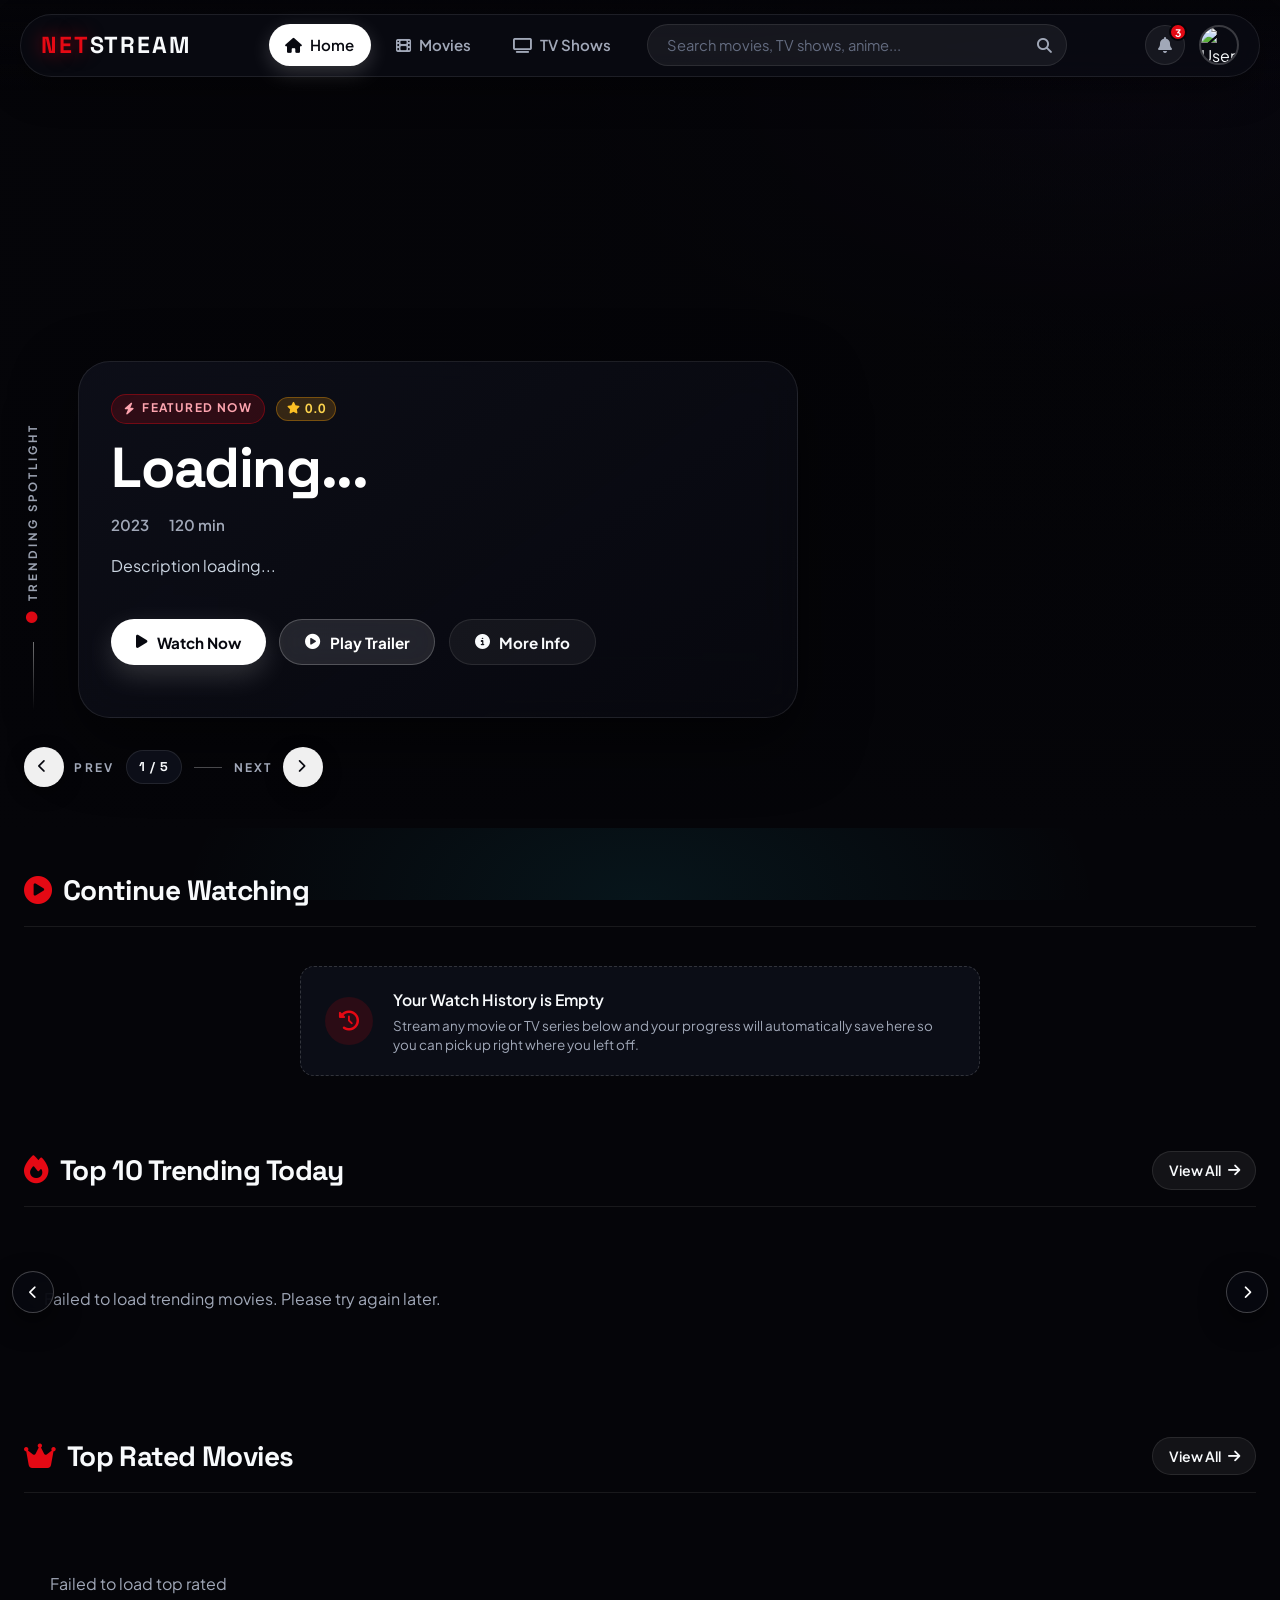
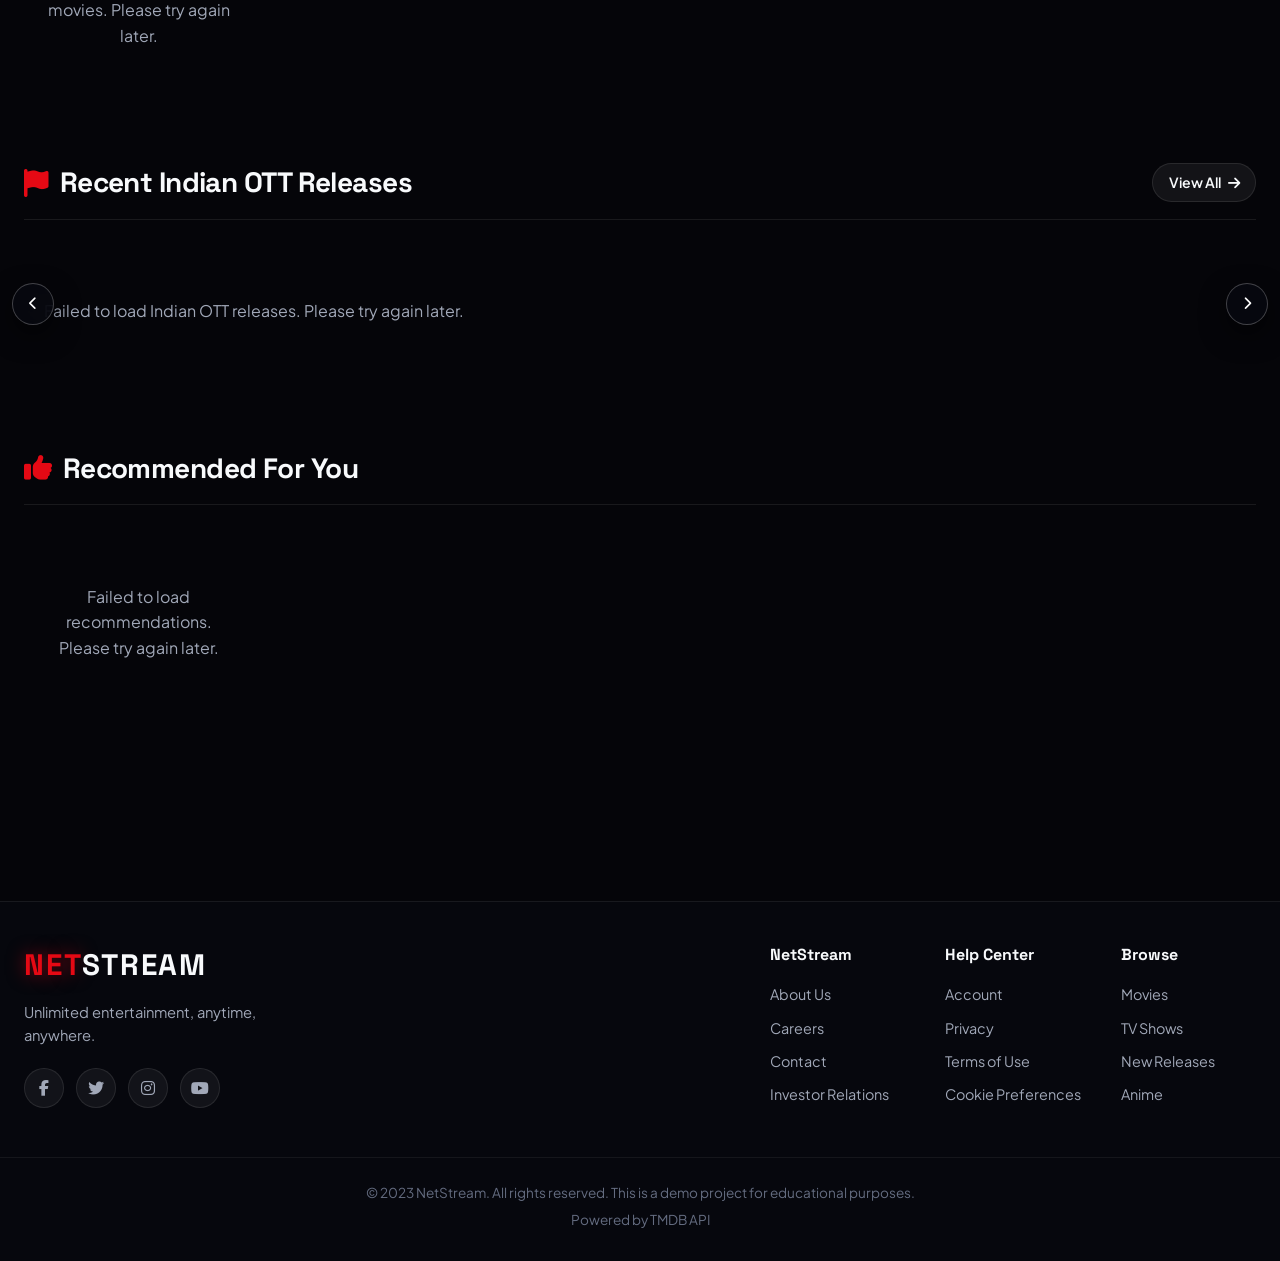
==== commit 1316a765: "perf: Optimize mobile cellular network loading speed with API caching, responsive images, and skelet" ====
--- a/index.html
+++ b/index.html
@@ -1,17 +1,28 @@
 <!DOCTYPE html>
 <html lang="en">
+
 <head>
     <meta charset="UTF-8">
     <meta name="viewport" content="width=device-width, initial-scale=1.0">
     <title>NetStream - Stream Movies & TV Shows</title>
+    <link rel="dns-prefetch" href="https://api.themoviedb.org">
+    <link rel="dns-prefetch" href="https://image.tmdb.org">
+    <link rel="dns-prefetch" href="https://cdnjs.cloudflare.com">
+    <link rel="preconnect" href="https://api.themoviedb.org" crossorigin>
+    <link rel="preconnect" href="https://image.tmdb.org" crossorigin>
+    <link rel="preconnect" href="https://cdnjs.cloudflare.com" crossorigin>
     <link rel="preconnect" href="https://fonts.googleapis.com">
     <link rel="preconnect" href="https://fonts.gstatic.com" crossorigin>
-    <link href="https://fonts.googleapis.com/css2?family=Plus+Jakarta+Sans:wght@400;500;600;700;800&family=Space+Grotesk:wght@600;700;800&display=swap" rel="stylesheet">
+    <link
+        href="https://fonts.googleapis.com/css2?family=Plus+Jakarta+Sans:wght@400;500;600;700;800&family=Space+Grotesk:wght@600;700;800&display=swap"
+        rel="stylesheet">
     <link rel="stylesheet" href="https://cdnjs.cloudflare.com/ajax/libs/font-awesome/6.4.0/css/all.min.css">
     <link rel="stylesheet" href="css/style.css">
     <link rel="icon" type="image/x-icon" href="assets/favicon.ico">
+    <script src="js/api-cache.js"></script>
     <script src="js/watch-history.js"></script>
 </head>
+
 <body>
     <!-- Loading Screen -->
     <div class="loading-screen" id="loadingScreen">
@@ -36,7 +47,7 @@
                     <h1><span class="logo-highlight">NET</span>STREAM</h1>
                 </a>
             </div>
-            
+
             <div class="nav-links" id="navLinks">
                 <a href="index.html" class="nav-link active"><i class="fas fa-home"></i> Home</a>
                 <a href="movies.html" class="nav-link"><i class="fas fa-film"></i> Movies</a>
@@ -49,14 +60,15 @@
                     </div>
                 </div>
             </div>
-            
+
             <div class="nav-actions">
                 <button class="btn-notification" id="notificationBtn">
                     <i class="fas fa-bell"></i>
                     <span class="notification-count">3</span>
                 </button>
                 <div class="user-profile">
-                    <img src="https://images.unsplash.com/photo-1535713875002-d1d0cf377fde?ixlib=rb-4.0.3&ixid=M3wxMjA3fDB8MHxwaG90by1wYWdlfHx8fGVufDB8fHx8fA%3D%3D&auto=format&fit=crop&w=500&q=80" alt="User" class="user-avatar">
+                    <img src="https://images.unsplash.com/photo-1535713875002-d1d0cf377fde?ixlib=rb-4.0.3&auto=format&fit=crop&w=96&h=96&crop=faces&q=70"
+                        alt="User" class="user-avatar" loading="lazy" decoding="async">
                     <div class="user-dropdown">
                         <a href="#"><i class="fas fa-user"></i> Profile</a>
                         <a href="#"><i class="fas fa-cog"></i> Settings</a>
@@ -65,7 +77,7 @@
                     </div>
                 </div>
             </div>
-            
+
             <button class="btn-mobile-search" id="mobileSearchToggle" type="button" aria-label="Search">
                 <i class="fas fa-search"></i>
             </button>
@@ -80,7 +92,7 @@
         <div class="hero-slider" id="heroSlider">
             <!-- Hero slides will be dynamically loaded here -->
         </div>
-        
+
         <div class="hero-content">
             <div class="hero-vertical-rail" aria-hidden="true">
                 <span class="hero-rail-label"><i class="fas fa-circle"></i> Trending Spotlight</span>
@@ -89,7 +101,8 @@
             <div class="hero-info">
                 <div class="hero-eyebrow">
                     <span class="hero-badge"><i class="fas fa-bolt"></i> Featured Now</span>
-                    <span class="rating-pill rating-mid" id="heroRatingPill"><i class="fas fa-star"></i> <span id="heroRating">0.0</span></span>
+                    <span class="rating-pill rating-mid" id="heroRatingPill"><i class="fas fa-star"></i> <span
+                            id="heroRating">0.0</span></span>
                 </div>
                 <h1 class="hero-title" id="heroTitle">Loading...</h1>
                 <div class="hero-meta">
@@ -112,7 +125,7 @@
                 <div class="hero-genres" id="heroGenres"></div>
             </div>
         </div>
-        
+
         <div class="hero-controls-bar">
             <div class="hero-nav-controls">
                 <button class="hero-nav-btn" id="heroPrevBtn" type="button" aria-label="Previous featured movie">
@@ -143,18 +156,21 @@
                 </div>
             </div>
             <div class="slider-wrapper" id="cwSliderWrapper">
-                <button class="row-slider-btn prev" id="cwPrevBtn" type="button" aria-label="Scroll continue watching left"><i class="fas fa-chevron-left"></i></button>
+                <button class="row-slider-btn prev" id="cwPrevBtn" type="button"
+                    aria-label="Scroll continue watching left"><i class="fas fa-chevron-left"></i></button>
                 <div class="continue-watching-slider" id="continueWatchingSlider">
                     <!-- Continue watching items dynamically loaded here -->
                 </div>
-                <button class="row-slider-btn next" id="cwNextBtn" type="button" aria-label="Scroll continue watching right"><i class="fas fa-chevron-right"></i></button>
+                <button class="row-slider-btn next" id="cwNextBtn" type="button"
+                    aria-label="Scroll continue watching right"><i class="fas fa-chevron-right"></i></button>
             </div>
             <div class="cw-empty-state" id="cwEmptyState" style="display: none;">
                 <div class="cw-empty-card">
                     <div class="cw-empty-icon"><i class="fas fa-history"></i></div>
                     <div class="cw-empty-text">
                         <h4>Your Watch History is Empty</h4>
-                        <p>Stream any movie or TV series below and your progress will automatically save here so you can pick up right where you left off.</p>
+                        <p>Stream any movie or TV series below and your progress will automatically save here so you can
+                            pick up right where you left off.</p>
                     </div>
                 </div>
             </div>
@@ -167,11 +183,13 @@
                 <a href="movies.html?filter=trending" class="view-all">View All <i class="fas fa-arrow-right"></i></a>
             </div>
             <div class="slider-wrapper">
-                <button class="row-slider-btn prev" id="trendingPrevBtn" type="button" aria-label="Scroll trending left"><i class="fas fa-chevron-left"></i></button>
+                <button class="row-slider-btn prev" id="trendingPrevBtn" type="button"
+                    aria-label="Scroll trending left"><i class="fas fa-chevron-left"></i></button>
                 <div class="trending-slider" id="trendingSlider">
                     <!-- Trending items will be dynamically loaded here -->
                 </div>
-                <button class="row-slider-btn next" id="trendingNextBtn" type="button" aria-label="Scroll trending right"><i class="fas fa-chevron-right"></i></button>
+                <button class="row-slider-btn next" id="trendingNextBtn" type="button"
+                    aria-label="Scroll trending right"><i class="fas fa-chevron-right"></i></button>
             </div>
         </section>
 
@@ -193,11 +211,13 @@
                 <a href="movies.html?filter=indian" class="view-all">View All <i class="fas fa-arrow-right"></i></a>
             </div>
             <div class="slider-wrapper">
-                <button class="row-slider-btn prev" id="ottPrevBtn" type="button" aria-label="Scroll OTT releases left"><i class="fas fa-chevron-left"></i></button>
+                <button class="row-slider-btn prev" id="ottPrevBtn" type="button"
+                    aria-label="Scroll OTT releases left"><i class="fas fa-chevron-left"></i></button>
                 <div class="ott-slider" id="ottSlider">
                     <!-- Indian OTT releases will be dynamically loaded here -->
                 </div>
-                <button class="row-slider-btn next" id="ottNextBtn" type="button" aria-label="Scroll OTT releases right"><i class="fas fa-chevron-right"></i></button>
+                <button class="row-slider-btn next" id="ottNextBtn" type="button"
+                    aria-label="Scroll OTT releases right"><i class="fas fa-chevron-right"></i></button>
             </div>
         </section>
 
@@ -225,7 +245,7 @@
                     <a href="#"><i class="fab fa-youtube"></i></a>
                 </div>
             </div>
-            
+
             <div class="footer-links">
                 <div class="footer-column">
                     <h3>NetStream</h3>
@@ -250,7 +270,7 @@
                 </div>
             </div>
         </div>
-        
+
         <div class="footer-bottom">
             <p>&copy; 2023 NetStream. All rights reserved. This is a demo project for educational purposes.</p>
             <p>Powered by TMDB API</p>
@@ -261,7 +281,8 @@
     <div class="movie-modal" id="movieModal">
         <div class="modal-content large-modal">
             <div class="modal-header">
-                <button type="button" class="modal-back-btn" data-close-modal="movieModal" aria-label="Back"><i class="fas fa-arrow-left"></i> <span>Back</span></button>
+                <button type="button" class="modal-back-btn" data-close-modal="movieModal" aria-label="Back"><i
+                        class="fas fa-arrow-left"></i> <span>Back</span></button>
                 <h3 id="modalTitle">Movie Title</h3>
                 <button type="button" class="close-modal" id="closeMovieBtn" aria-label="Close">&times;</button>
             </div>
@@ -277,9 +298,11 @@
     <div class="player-modal" id="playerModal">
         <div class="modal-content full-modal">
             <div class="modal-header">
-                <button type="button" class="modal-back-btn" data-close-modal="playerModal" aria-label="Back"><i class="fas fa-arrow-left"></i> <span>Back</span></button>
+                <button type="button" class="modal-back-btn" data-close-modal="playerModal" aria-label="Back"><i
+                        class="fas fa-arrow-left"></i> <span>Back</span></button>
                 <h3 id="playerTitle">Playing: Movie Title</h3>
-                <button type="button" class="modal-fullscreen-btn" id="playerFullscreenBtn" aria-label="Toggle Fullscreen"><i class="fas fa-expand"></i> <span>Fullscreen</span></button>
+                <button type="button" class="modal-fullscreen-btn" id="playerFullscreenBtn"
+                    aria-label="Toggle Fullscreen"><i class="fas fa-expand"></i> <span>Fullscreen</span></button>
                 <button type="button" class="close-modal" id="closePlayerBtn" aria-label="Close">&times;</button>
             </div>
             <div class="modal-body">
@@ -312,7 +335,8 @@
     <div class="trailer-modal" id="trailerModal">
         <div class="modal-content">
             <div class="modal-header">
-                <button type="button" class="modal-back-btn" data-close-modal="trailerModal" aria-label="Back"><i class="fas fa-arrow-left"></i> <span>Back</span></button>
+                <button type="button" class="modal-back-btn" data-close-modal="trailerModal" aria-label="Back"><i
+                        class="fas fa-arrow-left"></i> <span>Back</span></button>
                 <h3>Official Trailer</h3>
                 <button type="button" class="close-modal" id="closeTrailerBtn" aria-label="Close">&times;</button>
             </div>
@@ -324,642 +348,666 @@
         </div>
     </div>
 
-<script>
-    // API Configuration
-    const TMDB_API_KEY = '29133efc18d9b0f0d716be947fc23778';
-    const YOUTUBE_API_KEY = 'AIzaSyBafZ-gjeJqEbxMEbemlP_Ftih4eXjBNXc';
-    const TMDB_BASE_URL = 'https://api.themoviedb.org/3';
-    const TMDB_IMAGE_BASE = 'https://image.tmdb.org/t/p';
-    const VIDSTUCK_BASE_URL = 'https://www.vidstuck.cc';
-    
-    // Store current movie/TV data
-    let currentHeroItem = null;
-    let heroMovies = [];
-    let trendingMovies = [];
-    let topRatedMovies = [];
-    let indianMovies = [];
-    let recommendedMovies = [];
-    
-    // Track current players
-    let currentYouTubePlayer = null;
-    let currentVidstuckPlayer = null;
-    let latestTrailerRequestId = 0;
-    let heroInterval = null;
-    const heroDetailsCache = new Map();
-    const POSTER_FALLBACK = 'https://images.unsplash.com/photo-1542204165-65bf26472b9b?ixlib=rb-4.0.3&auto=format&fit=crop&w=400&q=80';
-    
-    // Format TMDB ratings consistently
-    function formatRating(voteAverage, voteCount = null) {
-        const num = Number(voteAverage);
-        if (!Number.isFinite(num) || num <= 0 || voteCount === 0) {
-            return { text: 'NR', label: 'NR', tier: 'rating-nr', votes: '' };
-        }
-        const fixed = num.toFixed(1);
-        const tier = num >= 7.5 ? 'rating-high' : num >= 5.5 ? 'rating-mid' : 'rating-low';
-        let votes = '';
-        if (typeof voteCount === 'number' && voteCount > 0) {
-            votes = voteCount >= 1000 ? `${(voteCount / 1000).toFixed(1)}k` : `${voteCount}`;
-        }
-        return { text: fixed, label: `${fixed} / 10`, tier, votes };
-    }
-    
-    // Extract normalized cast list (supports movies + TV aggregate_credits)
-    function getCastList(data, limit = 12) {
-        const rawCast = (data && data.credits && Array.isArray(data.credits.cast) && data.credits.cast.length > 0)
-            ? data.credits.cast
-            : (data && data.aggregate_credits && Array.isArray(data.aggregate_credits.cast) ? data.aggregate_credits.cast : []);
-        
-        return rawCast.slice(0, limit).map(actor => ({
-            name: actor.name || 'Unknown',
-            character: actor.character || (Array.isArray(actor.roles) && actor.roles[0] ? actor.roles[0].character : '') || 'Cast',
-            profile_path: actor.profile_path || null
-        }));
-    }
-    
-    // Extract director or creator names
-    function getDirectorOrCreator(data, type) {
-        if (!data) return '';
-        if (type === 'tv' && Array.isArray(data.created_by) && data.created_by.length > 0) {
-            return data.created_by.map(c => c.name).filter(Boolean).slice(0, 3).join(', ');
-        }
-        if (data.credits && Array.isArray(data.credits.crew)) {
-            const directors = data.credits.crew.filter(p => p.job === 'Director').map(p => p.name).filter(Boolean);
-            if (directors.length > 0) return directors.slice(0, 2).join(', ');
-        }
-        return '';
-    }
-    
-    // DOM Elements
-    const loadingScreen = document.getElementById('loadingScreen');
-    const heroSlider = document.getElementById('heroSlider');
-    const heroTitle = document.getElementById('heroTitle');
-    const heroRating = document.getElementById('heroRating');
-    const heroYear = document.getElementById('heroYear');
-    const heroDuration = document.getElementById('heroDuration');
-    const heroDescription = document.getElementById('heroDescription');
-    const heroGenres = document.getElementById('heroGenres');
-    const trendingSlider = document.getElementById('trendingSlider');
-    const topRatedMoviesGrid = document.getElementById('topRatedMovies');
-    const ottSlider = document.getElementById('ottSlider');
-    const recommendedGrid = document.getElementById('recommendedGrid');
-    const searchInput = document.getElementById('searchInput');
-    const searchResults = document.getElementById('searchResults');
-    const searchBtn = document.getElementById('searchBtn');
-    const searchBox = document.querySelector('.search-box');
-    const movieModal = document.getElementById('movieModal');
-    const playerModal = document.getElementById('playerModal');
-    const trailerModal = document.getElementById('trailerModal');
-    const closeMovieBtn = document.getElementById('closeMovieBtn');
-    const closePlayerBtn = document.getElementById('closePlayerBtn');
-    const closeTrailerBtn = document.getElementById('closeTrailerBtn');
-    const modalStack = [];
-    let isHandlingPopState = false;
-    
-    // Initialize the page
-    document.addEventListener('DOMContentLoaded', function() {
-        // Hide loading screen after 1.5 seconds
-        setTimeout(() => {
+    <script>
+        // API Configuration
+        const TMDB_API_KEY = '29133efc18d9b0f0d716be947fc23778';
+        const YOUTUBE_API_KEY = 'AIzaSyBafZ-gjeJqEbxMEbemlP_Ftih4eXjBNXc';
+        const TMDB_BASE_URL = 'https://api.themoviedb.org/3';
+        const TMDB_IMAGE_BASE = 'https://image.tmdb.org/t/p';
+        const VIDSTUCK_BASE_URL = 'https://www.vidstuck.cc';
+
+        // Store current movie/TV data
+        let currentHeroItem = null;
+        let heroMovies = [];
+        let trendingMovies = [];
+        let topRatedMovies = [];
+        let indianMovies = [];
+        let recommendedMovies = [];
+
+        // Track current players
+        let currentYouTubePlayer = null;
+        let currentVidstuckPlayer = null;
+        let latestTrailerRequestId = 0;
+        let heroInterval = null;
+        const heroDetailsCache = new Map();
+        const POSTER_FALLBACK = 'https://images.unsplash.com/photo-1542204165-65bf26472b9b?ixlib=rb-4.0.3&auto=format&fit=crop&w=400&q=80';
+
+        // Format TMDB ratings consistently
+        function formatRating(voteAverage, voteCount = null) {
+            const num = Number(voteAverage);
+            if (!Number.isFinite(num) || num <= 0 || voteCount === 0) {
+                return { text: 'NR', label: 'NR', tier: 'rating-nr', votes: '' };
+            }
+            const fixed = num.toFixed(1);
+            const tier = num >= 7.5 ? 'rating-high' : num >= 5.5 ? 'rating-mid' : 'rating-low';
+            let votes = '';
+            if (typeof voteCount === 'number' && voteCount > 0) {
+                votes = voteCount >= 1000 ? `${(voteCount / 1000).toFixed(1)}k` : `${voteCount}`;
+            }
+            return { text: fixed, label: `${fixed} / 10`, tier, votes };
+        }
+
+        // Extract normalized cast list (supports movies + TV aggregate_credits)
+        function getCastList(data, limit = 12) {
+            const rawCast = (data && data.credits && Array.isArray(data.credits.cast) && data.credits.cast.length > 0)
+                ? data.credits.cast
+                : (data && data.aggregate_credits && Array.isArray(data.aggregate_credits.cast) ? data.aggregate_credits.cast : []);
+
+            return rawCast.slice(0, limit).map(actor => ({
+                name: actor.name || 'Unknown',
+                character: actor.character || (Array.isArray(actor.roles) && actor.roles[0] ? actor.roles[0].character : '') || 'Cast',
+                profile_path: actor.profile_path || null
+            }));
+        }
+
+        // Extract director or creator names
+        function getDirectorOrCreator(data, type) {
+            if (!data) return '';
+            if (type === 'tv' && Array.isArray(data.created_by) && data.created_by.length > 0) {
+                return data.created_by.map(c => c.name).filter(Boolean).slice(0, 3).join(', ');
+            }
+            if (data.credits && Array.isArray(data.credits.crew)) {
+                const directors = data.credits.crew.filter(p => p.job === 'Director').map(p => p.name).filter(Boolean);
+                if (directors.length > 0) return directors.slice(0, 2).join(', ');
+            }
+            return '';
+        }
+
+        // DOM Elements
+        const loadingScreen = document.getElementById('loadingScreen');
+        const heroSlider = document.getElementById('heroSlider');
+        const heroTitle = document.getElementById('heroTitle');
+        const heroRating = document.getElementById('heroRating');
+        const heroYear = document.getElementById('heroYear');
+        const heroDuration = document.getElementById('heroDuration');
+        const heroDescription = document.getElementById('heroDescription');
+        const heroGenres = document.getElementById('heroGenres');
+        const trendingSlider = document.getElementById('trendingSlider');
+        const topRatedMoviesGrid = document.getElementById('topRatedMovies');
+        const ottSlider = document.getElementById('ottSlider');
+        const recommendedGrid = document.getElementById('recommendedGrid');
+        const searchInput = document.getElementById('searchInput');
+        const searchResults = document.getElementById('searchResults');
+        const searchBtn = document.getElementById('searchBtn');
+        const searchBox = document.querySelector('.search-box');
+        const movieModal = document.getElementById('movieModal');
+        const playerModal = document.getElementById('playerModal');
+        const trailerModal = document.getElementById('trailerModal');
+        const closeMovieBtn = document.getElementById('closeMovieBtn');
+        const closePlayerBtn = document.getElementById('closePlayerBtn');
+        const closeTrailerBtn = document.getElementById('closeTrailerBtn');
+        const modalStack = [];
+        let isHandlingPopState = false;
+
+        let loadingHidden = false;
+        function hideLoadingScreen() {
+            if (loadingHidden || !loadingScreen) return;
+            loadingHidden = true;
             loadingScreen.style.opacity = '0';
             setTimeout(() => {
                 loadingScreen.style.display = 'none';
-            }, 500);
-        }, 1500);
-        
-        // Load initial data
-        loadHeroSlider();
-        loadTrendingMovies();
-        loadTopRatedMovies();
-        loadIndianMovies();
-        loadRecommendedMovies();
-
-        // Register Continue Watching shelf
-        if (window.NetStreamHistory) {
-            window.NetStreamHistory.registerShelf({
-                sectionId: 'continueWatchingSection',
-                sliderId: 'continueWatchingSlider',
-                emptyId: 'cwEmptyState',
-                clearBtnId: 'clearHistoryBtn',
-                filterType: 'all',
-                onPlay: function(item) {
-                    playMedia(item.id, item.mediaType, item.title);
-                }
+            }, 350);
+        }
+
+        // Initialize the page
+        document.addEventListener('DOMContentLoaded', function () {
+            // Render instant skeletons so UI is immediately visible with zero layout shift
+            if (window.NetStreamAPI && NetStreamAPI.renderSkeletons) {
+                NetStreamAPI.renderSkeletons(trendingSlider, 6);
+                NetStreamAPI.renderSkeletons(topRatedMoviesGrid, 6);
+                NetStreamAPI.renderSkeletons(ottSlider, 6);
+                NetStreamAPI.renderSkeletons(recommendedGrid, 6);
+            }
+
+            // Guaranteed dismiss of loading screen after 1.2s max on mobile networks
+            setTimeout(hideLoadingScreen, 1200);
+
+            // Progressive staggered loading: Above-the-fold content loads first
+            loadHeroSlider().finally(() => {
+                hideLoadingScreen();
             });
-        }
-        
-        // Setup event listeners
-        setupEventListeners();
-    });
-    
-    // Setup all event listeners
-    function setupEventListeners() {
-        // Search functionality
-        searchBtn.addEventListener('click', performSearch);
-        searchInput.addEventListener('keyup', function(e) {
-            if (e.key === 'Enter') {
-                performSearch();
-            } else if (searchInput.value.length > 2) {
-                searchSuggestions(searchInput.value);
-            } else {
-                searchResults.innerHTML = '';
-                searchResults.style.display = 'none';
-            }
+            loadTrendingMovies();
+
+            // Stagger secondary below-the-fold requests to prevent cellular socket congestion
+            setTimeout(loadTopRatedMovies, 100);
+            setTimeout(loadIndianMovies, 220);
+            setTimeout(loadRecommendedMovies, 340);
+
+            // Register Continue Watching shelf
+            if (window.NetStreamHistory) {
+                window.NetStreamHistory.registerShelf({
+                    sectionId: 'continueWatchingSection',
+                    sliderId: 'continueWatchingSlider',
+                    emptyId: 'cwEmptyState',
+                    clearBtnId: 'clearHistoryBtn',
+                    filterType: 'all',
+                    onPlay: function (item) {
+                        playMedia(item.id, item.mediaType, item.title);
+                    }
+                });
+            }
+
+            // Setup event listeners
+            setupEventListeners();
         });
-        
-        // Close search results when clicking outside
-        document.addEventListener('click', function(e) {
-            if (searchBox && !searchBox.contains(e.target)) {
-                searchResults.style.display = 'none';
-            }
-        });
-        
-        // Close topmost modal when clicking backdrop
-        window.addEventListener('click', function(e) {
-            if (e.target === movieModal) {
+
+        // Setup all event listeners
+        function setupEventListeners() {
+            // Search functionality
+            searchBtn.addEventListener('click', performSearch);
+            searchInput.addEventListener('keyup', function (e) {
+                if (e.key === 'Enter') {
+                    performSearch();
+                } else if (searchInput.value.length > 2) {
+                    searchSuggestions(searchInput.value);
+                } else {
+                    searchResults.innerHTML = '';
+                    searchResults.style.display = 'none';
+                }
+            });
+
+            // Close search results when clicking outside
+            document.addEventListener('click', function (e) {
+                if (searchBox && !searchBox.contains(e.target)) {
+                    searchResults.style.display = 'none';
+                }
+            });
+
+            // Close topmost modal when clicking backdrop
+            window.addEventListener('click', function (e) {
+                if (e.target === movieModal) {
+                    closeModal(movieModal);
+                }
+                if (e.target === playerModal) {
+                    closeModal(playerModal);
+                }
+                if (e.target === trailerModal) {
+                    closeModal(trailerModal);
+                }
+            });
+
+            // Mobile menu toggle
+            const menuToggle = document.getElementById('menuToggle');
+            const navLinksContainer = document.getElementById('navLinks');
+            if (menuToggle && navLinksContainer) {
+                menuToggle.addEventListener('click', function (e) {
+                    e.stopPropagation();
+                    navLinksContainer.classList.toggle('active');
+                });
+            }
+
+            // Mobile search button opens nav panel and focuses search
+            const mobileSearchToggle = document.getElementById('mobileSearchToggle');
+            if (mobileSearchToggle && navLinksContainer) {
+                mobileSearchToggle.addEventListener('click', function (e) {
+                    e.stopPropagation();
+                    navLinksContainer.classList.add('active');
+                    setTimeout(() => {
+                        searchInput.focus();
+                    }, 80);
+                });
+            }
+
+            // Close mobile menu when clicking outside nav
+            document.addEventListener('click', function (e) {
+                if (navLinksContainer && navLinksContainer.classList.contains('active')) {
+                    if (!navLinksContainer.contains(e.target) && (!menuToggle || !menuToggle.contains(e.target)) && (!mobileSearchToggle || !mobileSearchToggle.contains(e.target))) {
+                        navLinksContainer.classList.remove('active');
+                    }
+                }
+            });
+
+            // Navigation active state
+            const navLinks = document.querySelectorAll('.nav-link');
+            navLinks.forEach(link => {
+                link.addEventListener('click', function () {
+                    navLinks.forEach(l => l.classList.remove('active'));
+                    this.classList.add('active');
+                    if (navLinksContainer) navLinksContainer.classList.remove('active');
+                });
+            });
+
+            // Modal Back & Close buttons
+            document.querySelectorAll('.modal-back-btn').forEach(btn => {
+                btn.addEventListener('click', function (e) {
+                    e.stopPropagation();
+                    const targetId = this.dataset.closeModal;
+                    const modal = targetId ? document.getElementById(targetId) : this.closest('.trailer-modal, .movie-modal, .player-modal');
+                    closeModal(modal);
+                });
+            });
+
+            closeMovieBtn.addEventListener('click', function (e) {
+                e.stopPropagation();
                 closeModal(movieModal);
-            }
-            if (e.target === playerModal) {
+            });
+
+            closePlayerBtn.addEventListener('click', function (e) {
+                e.stopPropagation();
                 closeModal(playerModal);
-            }
-            if (e.target === trailerModal) {
+            });
+
+            const playerFullscreenBtn = document.getElementById('playerFullscreenBtn');
+            if (playerFullscreenBtn) {
+                playerFullscreenBtn.addEventListener('click', function (e) {
+                    e.stopPropagation();
+                    togglePlayerFullscreen();
+                });
+            }
+            document.addEventListener('fullscreenchange', handleFullscreenChange);
+            document.addEventListener('webkitfullscreenchange', handleFullscreenChange);
+
+            closeTrailerBtn.addEventListener('click', function (e) {
+                e.stopPropagation();
                 closeModal(trailerModal);
-            }
-        });
-        
-        // Mobile menu toggle
-        const menuToggle = document.getElementById('menuToggle');
-        const navLinksContainer = document.getElementById('navLinks');
-        if (menuToggle && navLinksContainer) {
-            menuToggle.addEventListener('click', function(e) {
-                e.stopPropagation();
-                navLinksContainer.classList.toggle('active');
             });
-        }
-        
-        // Mobile search button opens nav panel and focuses search
-        const mobileSearchToggle = document.getElementById('mobileSearchToggle');
-        if (mobileSearchToggle && navLinksContainer) {
-            mobileSearchToggle.addEventListener('click', function(e) {
-                e.stopPropagation();
-                navLinksContainer.classList.add('active');
-                setTimeout(() => {
-                    searchInput.focus();
-                }, 80);
+
+            // Browser / mobile hardware Back button support
+            window.addEventListener('popstate', function () {
+                if (isHandlingPopState) {
+                    isHandlingPopState = false;
+                    return;
+                }
+                const topModal = getTopOpenModal();
+                if (topModal) {
+                    closeModal(topModal, { fromPopState: true });
+                    if (getTopOpenModal() && (!history.state || !history.state.netstreamModalOpen)) {
+                        history.pushState({ netstreamModalOpen: true }, '');
+                    }
+                }
             });
-        }
-        
-        // Close mobile menu when clicking outside nav
-        document.addEventListener('click', function(e) {
-            if (navLinksContainer && navLinksContainer.classList.contains('active')) {
-                if (!navLinksContainer.contains(e.target) && (!menuToggle || !menuToggle.contains(e.target)) && (!mobileSearchToggle || !mobileSearchToggle.contains(e.target))) {
-                    navLinksContainer.classList.remove('active');
-                }
-            }
-        });
-        
-        // Navigation active state
-        const navLinks = document.querySelectorAll('.nav-link');
-        navLinks.forEach(link => {
-            link.addEventListener('click', function() {
-                navLinks.forEach(l => l.classList.remove('active'));
-                this.classList.add('active');
-                if (navLinksContainer) navLinksContainer.classList.remove('active');
+
+            // Escape key to close topmost modal
+            document.addEventListener('keydown', function (e) {
+                if (e.key === 'Escape') {
+                    if (trailerModal.classList.contains('active')) {
+                        closeModal(trailerModal);
+                    } else if (playerModal.classList.contains('active')) {
+                        closeModal(playerModal);
+                    } else if (movieModal.classList.contains('active')) {
+                        closeModal(movieModal);
+                    }
+                }
             });
-        });
-        
-        // Modal Back & Close buttons
-        document.querySelectorAll('.modal-back-btn').forEach(btn => {
-            btn.addEventListener('click', function(e) {
-                e.stopPropagation();
-                const targetId = this.dataset.closeModal;
-                const modal = targetId ? document.getElementById(targetId) : this.closest('.trailer-modal, .movie-modal, .player-modal');
-                closeModal(modal);
-            });
-        });
-        
-        closeMovieBtn.addEventListener('click', function(e) {
-            e.stopPropagation();
-            closeModal(movieModal);
-        });
-        
-        closePlayerBtn.addEventListener('click', function(e) {
-            e.stopPropagation();
-            closeModal(playerModal);
-        });
-
-        const playerFullscreenBtn = document.getElementById('playerFullscreenBtn');
-        if (playerFullscreenBtn) {
-            playerFullscreenBtn.addEventListener('click', function(e) {
-                e.stopPropagation();
-                togglePlayerFullscreen();
-            });
-        }
-        document.addEventListener('fullscreenchange', handleFullscreenChange);
-        document.addEventListener('webkitfullscreenchange', handleFullscreenChange);
-        
-        closeTrailerBtn.addEventListener('click', function(e) {
-            e.stopPropagation();
-            closeModal(trailerModal);
-        });
-        
-        // Browser / mobile hardware Back button support
-        window.addEventListener('popstate', function() {
-            if (isHandlingPopState) {
-                isHandlingPopState = false;
-                return;
-            }
-            const topModal = getTopOpenModal();
-            if (topModal) {
-                closeModal(topModal, { fromPopState: true });
-                if (getTopOpenModal() && (!history.state || !history.state.netstreamModalOpen)) {
-                    history.pushState({ netstreamModalOpen: true }, '');
-                }
-            }
-        });
-        
-        // Escape key to close topmost modal
-        document.addEventListener('keydown', function(e) {
-            if (e.key === 'Escape') {
-                if (trailerModal.classList.contains('active')) {
-                    closeModal(trailerModal);
-                } else if (playerModal.classList.contains('active')) {
-                    closeModal(playerModal);
-                } else if (movieModal.classList.contains('active')) {
-                    closeModal(movieModal);
-                }
-            }
-        });
-        
-        // Horizontal row slider buttons for PC/tablet
-        const bindRowControls = (sliderEl, prevId, nextId) => {
-            const prevEl = document.getElementById(prevId);
-            const nextEl = document.getElementById(nextId);
-            if (!sliderEl) return;
-            const step = () => Math.max(280, Math.round(sliderEl.clientWidth * 0.78));
-            if (prevEl) prevEl.addEventListener('click', () => sliderEl.scrollBy({ left: -step(), behavior: 'smooth' }));
-            if (nextEl) nextEl.addEventListener('click', () => sliderEl.scrollBy({ left: step(), behavior: 'smooth' }));
-        };
-        bindRowControls(document.getElementById('continueWatchingSlider'), 'cwPrevBtn', 'cwNextBtn');
-        bindRowControls(trendingSlider, 'trendingPrevBtn', 'trendingNextBtn');
-        bindRowControls(ottSlider, 'ottPrevBtn', 'ottNextBtn');
-        
-        // Touch swipe support on hero showcase for mobile
-        const heroSection = document.querySelector('.hero-section');
-        if (heroSection) {
-            let touchStartX = 0;
-            let touchStartY = 0;
-            heroSection.addEventListener('touchstart', (e) => {
-                if (e.touches.length !== 1) return;
-                touchStartX = e.touches[0].clientX;
-                touchStartY = e.touches[0].clientY;
-            }, { passive: true });
-            heroSection.addEventListener('touchend', (e) => {
-                if (!touchStartX || e.changedTouches.length !== 1) return;
-                // Don't hijack swipes inside scrollable hero-thumbs strip
-                if (e.target && e.target.closest('.hero-thumbs')) {
+
+            // Horizontal row slider buttons for PC/tablet
+            const bindRowControls = (sliderEl, prevId, nextId) => {
+                const prevEl = document.getElementById(prevId);
+                const nextEl = document.getElementById(nextId);
+                if (!sliderEl) return;
+                const step = () => Math.max(280, Math.round(sliderEl.clientWidth * 0.78));
+                if (prevEl) prevEl.addEventListener('click', () => sliderEl.scrollBy({ left: -step(), behavior: 'smooth' }));
+                if (nextEl) nextEl.addEventListener('click', () => sliderEl.scrollBy({ left: step(), behavior: 'smooth' }));
+            };
+            bindRowControls(document.getElementById('continueWatchingSlider'), 'cwPrevBtn', 'cwNextBtn');
+            bindRowControls(trendingSlider, 'trendingPrevBtn', 'trendingNextBtn');
+            bindRowControls(ottSlider, 'ottPrevBtn', 'ottNextBtn');
+
+            // Touch swipe support on hero showcase for mobile
+            const heroSection = document.querySelector('.hero-section');
+            if (heroSection) {
+                let touchStartX = 0;
+                let touchStartY = 0;
+                heroSection.addEventListener('touchstart', (e) => {
+                    if (e.touches.length !== 1) return;
+                    touchStartX = e.touches[0].clientX;
+                    touchStartY = e.touches[0].clientY;
+                }, { passive: true });
+                heroSection.addEventListener('touchend', (e) => {
+                    if (!touchStartX || e.changedTouches.length !== 1) return;
+                    // Don't hijack swipes inside scrollable hero-thumbs strip
+                    if (e.target && e.target.closest('.hero-thumbs')) {
+                        touchStartX = 0;
+                        return;
+                    }
+                    const dx = e.changedTouches[0].clientX - touchStartX;
+                    const dy = e.changedTouches[0].clientY - touchStartY;
                     touchStartX = 0;
-                    return;
-                }
-                const dx = e.changedTouches[0].clientX - touchStartX;
-                const dy = e.changedTouches[0].clientY - touchStartY;
-                touchStartX = 0;
-                if (Math.abs(dx) > 48 && Math.abs(dx) > Math.abs(dy) * 1.3) {
-                    slideHero(dx < 0 ? 1 : -1);
-                }
-            }, { passive: true });
-        }
-    }
-    
-    function resetHeroAutoSlide() {
-        if (heroInterval) clearInterval(heroInterval);
-        if (heroMovies.length > 1) {
-            heroInterval = setInterval(() => {
-                slideHero(1);
-            }, 8000);
-        }
-    }
-    
-    // Load hero slider with trending movies
-    async function loadHeroSlider() {
-        try {
-            const response = await fetch(`${TMDB_BASE_URL}/trending/movie/week?api_key=${TMDB_API_KEY}`);
-            const data = await response.json();
-            
-            // Get top 5 trending movies for hero
-            heroMovies = data.results.slice(0, 5);
-            
-            // Clear hero slider
-            heroSlider.innerHTML = '';
-            
-            // Add slides to hero
-            heroMovies.forEach((movie, index) => {
-                const slide = document.createElement('div');
-                slide.className = `hero-slide ${index === 0 ? 'active' : ''}`;
-                const backdropUrl = movie.backdrop_path
-                    ? `${TMDB_IMAGE_BASE}/original${movie.backdrop_path}`
-                    : 'https://images.unsplash.com/photo-1536440136628-849c177e76a1?ixlib=rb-4.0.3&auto=format&fit=crop&w=1925&q=80';
-                slide.style.backgroundImage = `url('${backdropUrl}')`;
-                slide.dataset.movieId = movie.id;
-                
-                slide.addEventListener('click', function() {
-                    showMovieDetails(movie.id, 'movie');
+                    if (Math.abs(dx) > 48 && Math.abs(dx) > Math.abs(dy) * 1.3) {
+                        slideHero(dx < 0 ? 1 : -1);
+                    }
+                }, { passive: true });
+            }
+        }
+
+        function resetHeroAutoSlide() {
+            if (heroInterval) clearInterval(heroInterval);
+            if (heroMovies.length > 1) {
+                heroInterval = setInterval(() => {
+                    slideHero(1);
+                }, 8000);
+            }
+        }
+
+        // Load hero slider with trending movies
+        async function loadHeroSlider() {
+            try {
+                const data = await NetStreamAPI.fetchCached(`${TMDB_BASE_URL}/trending/movie/week?api_key=${TMDB_API_KEY}`);
+
+                // Get top 5 trending movies for hero
+                heroMovies = data.results.slice(0, 5);
+
+                // Clear hero slider
+                heroSlider.innerHTML = '';
+
+                // Add slides to hero: only load the first slide's image immediately!
+                heroMovies.forEach((movie, index) => {
+                    const slide = document.createElement('div');
+                    slide.className = `hero-slide ${index === 0 ? 'active' : ''}`;
+                    const backdropUrl = movie.backdrop_path
+                        ? NetStreamAPI.getBackdropUrl(movie.backdrop_path)
+                        : 'https://images.unsplash.com/photo-1536440136628-849c177e76a1?ixlib=rb-4.0.3&auto=format&fit=crop&w=960&q=70';
+
+                    if (index === 0) {
+                        slide.style.backgroundImage = `url('${backdropUrl}')`;
+                    } else {
+                        // Defer loading images for slides 1-4: saves ~15-20MB on cellular initial load!
+                        slide.dataset.bg = backdropUrl;
+                    }
+                    slide.dataset.movieId = movie.id;
+
+                    slide.addEventListener('click', function () {
+                        showMovieDetails(movie.id, 'movie');
+                    });
+
+                    heroSlider.appendChild(slide);
                 });
-                
-                heroSlider.appendChild(slide);
-            });
-            
-            // Render bottom thumbnail switcher with clear high-res poster thumbnails
-            const heroThumbs = document.getElementById('heroThumbs');
-            if (heroThumbs) {
-                heroThumbs.innerHTML = '';
-                heroMovies.forEach((movie, index) => {
-                    const thumb = document.createElement('button');
-                    thumb.type = 'button';
-                    thumb.className = `hero-thumb ${index === 0 ? 'active' : ''}`;
-                    thumb.dataset.index = index;
-                    const movieTitle = movie.title || movie.name || 'Featured';
-                    const thumbImg = movie.poster_path ? `${TMDB_IMAGE_BASE}/w185${movie.poster_path}` : POSTER_FALLBACK;
-                    thumb.innerHTML = `
-                        <img src="${thumbImg}" alt="${movieTitle}" onerror="this.onerror=null;this.src='${POSTER_FALLBACK}'">
+
+                // Render bottom thumbnail switcher with clear poster thumbnails
+                const heroThumbs = document.getElementById('heroThumbs');
+                if (heroThumbs) {
+                    heroThumbs.innerHTML = '';
+                    heroMovies.forEach((movie, index) => {
+                        const thumb = document.createElement('button');
+                        thumb.type = 'button';
+                        thumb.className = `hero-thumb ${index === 0 ? 'active' : ''}`;
+                        thumb.dataset.index = index;
+                        const movieTitle = movie.title || movie.name || 'Featured';
+                        const thumbImg = movie.poster_path ? `${TMDB_IMAGE_BASE}/w185${movie.poster_path}` : POSTER_FALLBACK;
+                        thumb.innerHTML = `
+                        <img src="${thumbImg}" alt="${movieTitle}" loading="lazy" decoding="async" onerror="this.onerror=null;this.src='${POSTER_FALLBACK}'">
                         <span class="hero-thumb-meta">
                             <small>0${index + 1}</small>
                             <span>${movieTitle}</span>
                         </span>
                     `;
-                    thumb.addEventListener('click', () => goToHeroSlide(index));
-                    heroThumbs.appendChild(thumb);
+                        thumb.addEventListener('click', () => goToHeroSlide(index));
+                        heroThumbs.appendChild(thumb);
+                    });
+                }
+
+                const counterEl = document.getElementById('heroSlideCounter');
+                if (counterEl && heroMovies.length > 0) {
+                    counterEl.textContent = `1 / ${heroMovies.length}`;
+                }
+
+                const prevBtn = document.getElementById('heroPrevBtn');
+                const nextBtn = document.getElementById('heroNextBtn');
+                if (prevBtn) prevBtn.onclick = () => slideHero(-1);
+                if (nextBtn) nextBtn.onclick = () => slideHero(1);
+
+                // Set first movie as hero content
+                if (heroMovies.length > 0) {
+                    updateHeroContent(heroMovies[0]);
+                    currentHeroItem = heroMovies[0];
+                    resetHeroAutoSlide();
+                }
+
+            } catch (error) {
+                console.error('Error loading hero slider:', error);
+                heroSlider.innerHTML = '<div class="hero-slide active" style="background-image: linear-gradient(to right, rgba(0, 0, 0, 0.8), rgba(0, 0, 0, 0.4)), url(\'https://images.unsplash.com/photo-1536440136628-849c177e76a1?ixlib=rb-4.0.3&auto=format&fit=crop&w=960&q=70\')"></div>';
+            }
+        }
+
+        // Update hero content with movie data + real TMDB runtime, genres, director & cast
+        async function updateHeroContent(movie) {
+            const movieTitle = movie.title || movie.name || 'Untitled';
+            const ratingInfo = formatRating(movie.vote_average, movie.vote_count);
+            heroTitle.textContent = movieTitle;
+            heroRating.textContent = ratingInfo.label;
+            const heroRatingPill = document.getElementById('heroRatingPill');
+            if (heroRatingPill) {
+                heroRatingPill.className = `rating-pill ${ratingInfo.tier}`;
+            }
+            heroYear.textContent = movie.release_date ? movie.release_date.substring(0, 4) : 'N/A';
+            heroDuration.textContent = movie.runtime ? `${movie.runtime} min` : 'Feature Film';
+            heroDescription.textContent = movie.overview
+                ? (movie.overview.length > 175 ? movie.overview.substring(0, 175) + '...' : movie.overview)
+                : 'No description available.';
+
+            const heroCreditsEl = document.getElementById('heroCredits');
+            if (heroCreditsEl) heroCreditsEl.innerHTML = '';
+            heroGenres.innerHTML = '';
+
+            // Set play, trailer, and info button events
+            document.getElementById('playHeroBtn').onclick = function () {
+                playMedia(movie.id, 'movie', movieTitle);
+            };
+            document.getElementById('trailerBtn').onclick = function () {
+                showTrailer(movie.id, 'movie');
+            };
+            document.getElementById('moreInfoBtn').onclick = function () {
+                showMovieDetails(movie.id, 'movie');
+            };
+
+            // Load full details (cached) for real runtime, genres, director & cast
+            try {
+                let fullData = heroDetailsCache.get(movie.id);
+                if (!fullData) {
+                    fullData = await NetStreamAPI.fetchCached(`${TMDB_BASE_URL}/movie/${movie.id}?api_key=${TMDB_API_KEY}&append_to_response=credits`);
+                    heroDetailsCache.set(movie.id, fullData);
+                }
+                if (currentHeroItem && currentHeroItem.id !== movie.id) return;
+
+                if (fullData.runtime) {
+                    heroDuration.textContent = `${fullData.runtime} min`;
+                }
+                const fullRating = formatRating(fullData.vote_average, fullData.vote_count);
+                heroRating.textContent = fullRating.votes ? `${fullRating.label} (${fullRating.votes})` : fullRating.label;
+                if (heroRatingPill) {
+                    heroRatingPill.className = `rating-pill ${fullRating.tier}`;
+                }
+
+                heroGenres.innerHTML = '';
+                if (Array.isArray(fullData.genres)) {
+                    fullData.genres.slice(0, 4).forEach(genre => {
+                        const genreTag = document.createElement('span');
+                        genreTag.className = 'genre-tag';
+                        genreTag.textContent = genre.name;
+                        heroGenres.appendChild(genreTag);
+                    });
+                }
+
+                if (heroCreditsEl) {
+                    const director = getDirectorOrCreator(fullData, 'movie');
+                    const castNames = getCastList(fullData, 4).map(a => a.name).join(', ');
+                    let creditsHTML = '';
+                    if (director) creditsHTML += `<div><strong>Director:</strong> ${director}</div>`;
+                    if (castNames) creditsHTML += `<div><strong>Starring:</strong> ${castNames}</div>`;
+                    heroCreditsEl.innerHTML = creditsHTML;
+                }
+            } catch (e) {
+                // Keep basic hero metadata on error
+            }
+        }
+
+        function goToHeroSlide(targetIndex) {
+            const slides = Array.from(document.querySelectorAll('.hero-slide'));
+            if (slides.length === 0) return;
+            const safeIndex = ((targetIndex % slides.length) + slides.length) % slides.length;
+
+            slides.forEach((s, i) => s.classList.toggle('active', i === safeIndex));
+            const thumbs = Array.from(document.querySelectorAll('.hero-thumb'));
+            thumbs.forEach((t, i) => t.classList.toggle('active', i === safeIndex));
+
+            // Ensure background image is loaded for this slide if it was deferred
+            const activeSlide = slides[safeIndex];
+            if (activeSlide && activeSlide.dataset.bg) {
+                activeSlide.style.backgroundImage = `url('${activeSlide.dataset.bg}')`;
+                delete activeSlide.dataset.bg;
+            }
+
+            const counterEl = document.getElementById('heroSlideCounter');
+            if (counterEl) {
+                counterEl.textContent = `${safeIndex + 1} / ${slides.length}`;
+            }
+
+            // Scroll active thumbnail horizontally into view inside hero-thumbs without scrolling page
+            const thumbsContainer = document.getElementById('heroThumbs');
+            const activeThumb = thumbs[safeIndex];
+            if (thumbsContainer && activeThumb) {
+                const targetLeft = activeThumb.offsetLeft - (thumbsContainer.clientWidth / 2) + (activeThumb.clientWidth / 2);
+                thumbsContainer.scrollTo({ left: Math.max(0, targetLeft), behavior: 'smooth' });
+            }
+
+            resetHeroAutoSlide();
+
+            const movieId = parseInt(slides[safeIndex].dataset.movieId, 10);
+            const movie = heroMovies.find(m => m.id === movieId) || trendingMovies.find(m => m.id === movieId);
+            if (movie) {
+                currentHeroItem = movie;
+                updateHeroContent(movie);
+            }
+        }
+
+        // Slide hero to next or previous slide
+        function slideHero(step = 1) {
+            const slides = Array.from(document.querySelectorAll('.hero-slide'));
+            if (slides.length === 0) return;
+            const currentIndex = Math.max(0, slides.findIndex(s => s.classList.contains('active')));
+            goToHeroSlide(currentIndex + step);
+        }
+
+        // Load trending movies for the top 10 section
+        async function loadTrendingMovies() {
+            try {
+                const data = await NetStreamAPI.fetchCached(`${TMDB_BASE_URL}/trending/movie/day?api_key=${TMDB_API_KEY}`);
+
+                // Store trending movies
+                trendingMovies = data.results.slice(0, 10);
+
+                // Clear trending slider
+                trendingSlider.innerHTML = '';
+
+                // Add trending movies to slider
+                trendingMovies.forEach((movie, index) => {
+                    const movieCard = createMovieCard(movie, index + 1);
+                    trendingSlider.appendChild(movieCard);
                 });
-            }
-            
-            const counterEl = document.getElementById('heroSlideCounter');
-            if (counterEl && heroMovies.length > 0) {
-                counterEl.textContent = `1 / ${heroMovies.length}`;
-            }
-            
-            const prevBtn = document.getElementById('heroPrevBtn');
-            const nextBtn = document.getElementById('heroNextBtn');
-            if (prevBtn) prevBtn.onclick = () => slideHero(-1);
-            if (nextBtn) nextBtn.onclick = () => slideHero(1);
-            
-            // Set first movie as hero content
-            if (heroMovies.length > 0) {
-                updateHeroContent(heroMovies[0]);
-                currentHeroItem = heroMovies[0];
-                resetHeroAutoSlide();
-            }
-            
-        } catch (error) {
-            console.error('Error loading hero slider:', error);
-            heroSlider.innerHTML = '<div class="hero-slide active" style="background-image: linear-gradient(to right, rgba(0, 0, 0, 0.8), rgba(0, 0, 0, 0.4)), url(\'https://images.unsplash.com/photo-1536440136628-849c177e76a1?ixlib=rb-4.0.3&ixid=M3wxMjA3fDB8MHxwaG90by1wYWdlfHx8fGVufDB8fHx8fA%3D%3D&auto=format&fit=crop&w=1925&q=80\')"></div>';
-        }
-    }
-    
-    // Update hero content with movie data + real TMDB runtime, genres, director & cast
-    async function updateHeroContent(movie) {
-        const movieTitle = movie.title || movie.name || 'Untitled';
-        const ratingInfo = formatRating(movie.vote_average, movie.vote_count);
-        heroTitle.textContent = movieTitle;
-        heroRating.textContent = ratingInfo.label;
-        const heroRatingPill = document.getElementById('heroRatingPill');
-        if (heroRatingPill) {
-            heroRatingPill.className = `rating-pill ${ratingInfo.tier}`;
-        }
-        heroYear.textContent = movie.release_date ? movie.release_date.substring(0, 4) : 'N/A';
-        heroDuration.textContent = movie.runtime ? `${movie.runtime} min` : 'Feature Film';
-        heroDescription.textContent = movie.overview
-            ? (movie.overview.length > 175 ? movie.overview.substring(0, 175) + '...' : movie.overview)
-            : 'No description available.';
-        
-        const heroCreditsEl = document.getElementById('heroCredits');
-        if (heroCreditsEl) heroCreditsEl.innerHTML = '';
-        heroGenres.innerHTML = '';
-        
-        // Set play, trailer, and info button events
-        document.getElementById('playHeroBtn').onclick = function() {
-            playMedia(movie.id, 'movie', movieTitle);
-        };
-        document.getElementById('trailerBtn').onclick = function() {
-            showTrailer(movie.id, 'movie');
-        };
-        document.getElementById('moreInfoBtn').onclick = function() {
-            showMovieDetails(movie.id, 'movie');
-        };
-        
-        // Load full details (cached) for real runtime, genres, director & cast
-        try {
-            let fullData = heroDetailsCache.get(movie.id);
-            if (!fullData) {
-                const res = await fetch(`${TMDB_BASE_URL}/movie/${movie.id}?api_key=${TMDB_API_KEY}&append_to_response=credits`);
-                fullData = await res.json();
-                heroDetailsCache.set(movie.id, fullData);
-            }
-            if (currentHeroItem && currentHeroItem.id !== movie.id) return;
-            
-            if (fullData.runtime) {
-                heroDuration.textContent = `${fullData.runtime} min`;
-            }
-            const fullRating = formatRating(fullData.vote_average, fullData.vote_count);
-            heroRating.textContent = fullRating.votes ? `${fullRating.label} (${fullRating.votes})` : fullRating.label;
-            if (heroRatingPill) {
-                heroRatingPill.className = `rating-pill ${fullRating.tier}`;
-            }
-            
-            heroGenres.innerHTML = '';
-            if (Array.isArray(fullData.genres)) {
-                fullData.genres.slice(0, 4).forEach(genre => {
-                    const genreTag = document.createElement('span');
-                    genreTag.className = 'genre-tag';
-                    genreTag.textContent = genre.name;
-                    heroGenres.appendChild(genreTag);
+
+            } catch (error) {
+                console.error('Error loading trending movies:', error);
+                trendingSlider.innerHTML = '<p class="error-msg">Failed to load trending movies. Please try again later.</p>';
+            }
+        }
+
+        // Load top rated movies
+        async function loadTopRatedMovies() {
+            try {
+                const data = await NetStreamAPI.fetchCached(`${TMDB_BASE_URL}/movie/top_rated?api_key=${TMDB_API_KEY}`);
+
+                // Store top rated movies
+                topRatedMovies = data.results.slice(0, 12);
+
+                // Clear top rated grid
+                topRatedMoviesGrid.innerHTML = '';
+
+                // Add top rated movies to grid
+                topRatedMovies.forEach(movie => {
+                    const movieCard = createMovieCard(movie);
+                    topRatedMoviesGrid.appendChild(movieCard);
                 });
-            }
-            
-            if (heroCreditsEl) {
-                const director = getDirectorOrCreator(fullData, 'movie');
-                const castNames = getCastList(fullData, 4).map(a => a.name).join(', ');
-                let creditsHTML = '';
-                if (director) creditsHTML += `<div><strong>Director:</strong> ${director}</div>`;
-                if (castNames) creditsHTML += `<div><strong>Starring:</strong> ${castNames}</div>`;
-                heroCreditsEl.innerHTML = creditsHTML;
-            }
-        } catch (e) {
-            // Keep basic hero metadata on error
-        }
-    }
-    
-    function goToHeroSlide(targetIndex) {
-        const slides = Array.from(document.querySelectorAll('.hero-slide'));
-        if (slides.length === 0) return;
-        const safeIndex = ((targetIndex % slides.length) + slides.length) % slides.length;
-        
-        slides.forEach((s, i) => s.classList.toggle('active', i === safeIndex));
-        const thumbs = Array.from(document.querySelectorAll('.hero-thumb'));
-        thumbs.forEach((t, i) => t.classList.toggle('active', i === safeIndex));
-        
-        const counterEl = document.getElementById('heroSlideCounter');
-        if (counterEl) {
-            counterEl.textContent = `${safeIndex + 1} / ${slides.length}`;
-        }
-        
-        // Scroll active thumbnail horizontally into view inside hero-thumbs without scrolling page
-        const thumbsContainer = document.getElementById('heroThumbs');
-        const activeThumb = thumbs[safeIndex];
-        if (thumbsContainer && activeThumb) {
-            const targetLeft = activeThumb.offsetLeft - (thumbsContainer.clientWidth / 2) + (activeThumb.clientWidth / 2);
-            thumbsContainer.scrollTo({ left: Math.max(0, targetLeft), behavior: 'smooth' });
-        }
-        
-        resetHeroAutoSlide();
-        
-        const movieId = parseInt(slides[safeIndex].dataset.movieId, 10);
-        const movie = heroMovies.find(m => m.id === movieId) || trendingMovies.find(m => m.id === movieId);
-        if (movie) {
-            currentHeroItem = movie;
-            updateHeroContent(movie);
-        }
-    }
-    
-    // Slide hero to next or previous slide
-    function slideHero(step = 1) {
-        const slides = Array.from(document.querySelectorAll('.hero-slide'));
-        if (slides.length === 0) return;
-        const currentIndex = Math.max(0, slides.findIndex(s => s.classList.contains('active')));
-        goToHeroSlide(currentIndex + step);
-    }
-    
-    // Load trending movies for the top 10 section
-    async function loadTrendingMovies() {
-        try {
-            const response = await fetch(`${TMDB_BASE_URL}/trending/movie/day?api_key=${TMDB_API_KEY}`);
-            const data = await response.json();
-            
-            // Store trending movies
-            trendingMovies = data.results.slice(0, 10);
-            
-            // Clear trending slider
-            trendingSlider.innerHTML = '';
-            
-            // Add trending movies to slider
-            trendingMovies.forEach((movie, index) => {
-                const movieCard = createMovieCard(movie, index + 1);
-                trendingSlider.appendChild(movieCard);
-            });
-            
-        } catch (error) {
-            console.error('Error loading trending movies:', error);
-            trendingSlider.innerHTML = '<p class="error-msg">Failed to load trending movies. Please try again later.</p>';
-        }
-    }
-    
-    // Load top rated movies
-    async function loadTopRatedMovies() {
-        try {
-            const response = await fetch(`${TMDB_BASE_URL}/movie/top_rated?api_key=${TMDB_API_KEY}`);
-            const data = await response.json();
-            
-            // Store top rated movies
-            topRatedMovies = data.results.slice(0, 12);
-            
-            // Clear top rated grid
-            topRatedMoviesGrid.innerHTML = '';
-            
-            // Add top rated movies to grid
-            topRatedMovies.forEach(movie => {
-                const movieCard = createMovieCard(movie);
-                topRatedMoviesGrid.appendChild(movieCard);
-            });
-            
-        } catch (error) {
-            console.error('Error loading top rated movies:', error);
-            topRatedMoviesGrid.innerHTML = '<p class="error-msg">Failed to load top rated movies. Please try again later.</p>';
-        }
-    }
-    
-    // Load Indian OTT releases
-    async function loadIndianMovies() {
-        try {
-            // Search for Indian movies
-            const response = await fetch(`${TMDB_BASE_URL}/discover/movie?api_key=${TMDB_API_KEY}&with_original_language=hi&sort_by=release_date.desc&page=1`);
-            const data = await response.json();
-            
-            // Store Indian movies
-            indianMovies = data.results.slice(0, 10);
-            
-            // Clear OTT slider
-            ottSlider.innerHTML = '';
-            
-            // Add Indian movies to slider
-            indianMovies.forEach(movie => {
-                const movieCard = createMovieCard(movie);
-                ottSlider.appendChild(movieCard);
-            });
-            
-        } catch (error) {
-            console.error('Error loading Indian movies:', error);
-            ottSlider.innerHTML = '<p class="error-msg">Failed to load Indian OTT releases. Please try again later.</p>';
-        }
-    }
-    
-    // Load recommended movies
-    async function loadRecommendedMovies() {
-        try {
-            // Get popular movies as recommendations
-            const response = await fetch(`${TMDB_BASE_URL}/movie/popular?api_key=${TMDB_API_KEY}&page=2`);
-            const data = await response.json();
-            
-            // Store recommended movies
-            recommendedMovies = data.results.slice(0, 6);
-            
-            // Clear recommended grid
-            recommendedGrid.innerHTML = '';
-            
-            // Add recommended movies to grid
-            recommendedMovies.forEach(movie => {
-                const movieCard = createMovieCard(movie);
-                recommendedGrid.appendChild(movieCard);
-            });
-            
-        } catch (error) {
-            console.error('Error loading recommended movies:', error);
-            recommendedGrid.innerHTML = '<p class="error-msg">Failed to load recommendations. Please try again later.</p>';
-        }
-    }
-    
-    // Create movie card element
-    function createMovieCard(movie, rank = null) {
-        const card = document.createElement('div');
-        card.className = 'movie-card';
-        card.dataset.id = movie.id;
-        card.dataset.type = 'movie';
-        
-        // Add rank badge if provided
-        let rankBadge = '';
-        if (rank) {
-            rankBadge = `<div class="rank-badge">${rank}</div>`;
-        }
-        
-        // Check for watch progress
-        let progressBar = '';
-        const savedProgress = localStorage.getItem(`netstream_progress_movie_${movie.id}`);
-        if (savedProgress) {
+
+            } catch (error) {
+                console.error('Error loading top rated movies:', error);
+                topRatedMoviesGrid.innerHTML = '<p class="error-msg">Failed to load top rated movies. Please try again later.</p>';
+            }
+        }
+
+        // Load Indian OTT releases
+        async function loadIndianMovies() {
             try {
-                const progress = JSON.parse(savedProgress);
-                const progressPercent = progress.duration ? (progress.currentTime / progress.duration) * 100 : (progress.progress || 0);
-                if (progressPercent > 5 && progressPercent < 95) {
-                    progressBar = `<div class="progress-bar" style="width: ${progressPercent}%"></div>`;
-                }
-            } catch (e) {
-                // Invalid progress data
-            }
-        }
-        
-        const ratingInfo = formatRating(movie.vote_average, movie.vote_count);
-        const posterUrl = movie.poster_path ? `${TMDB_IMAGE_BASE}/w342${movie.poster_path}` : POSTER_FALLBACK;
-        
-        card.innerHTML = `
+                // Search for Indian movies
+                const data = await NetStreamAPI.fetchCached(`${TMDB_BASE_URL}/discover/movie?api_key=${TMDB_API_KEY}&with_original_language=hi&sort_by=release_date.desc&page=1`);
+
+                // Store Indian movies
+                indianMovies = data.results.slice(0, 10);
+
+                // Clear OTT slider
+                ottSlider.innerHTML = '';
+
+                // Add Indian movies to slider
+                indianMovies.forEach(movie => {
+                    const movieCard = createMovieCard(movie);
+                    ottSlider.appendChild(movieCard);
+                });
+
+            } catch (error) {
+                console.error('Error loading Indian movies:', error);
+                ottSlider.innerHTML = '<p class="error-msg">Failed to load Indian OTT releases. Please try again later.</p>';
+            }
+        }
+
+        // Load recommended movies
+        async function loadRecommendedMovies() {
+            try {
+                // Get popular movies as recommendations
+                const data = await NetStreamAPI.fetchCached(`${TMDB_BASE_URL}/movie/popular?api_key=${TMDB_API_KEY}&page=2`);
+
+                // Store recommended movies
+                recommendedMovies = data.results.slice(0, 6);
+
+                // Clear recommended grid
+                recommendedGrid.innerHTML = '';
+
+                // Add recommended movies to grid
+                recommendedMovies.forEach(movie => {
+                    const movieCard = createMovieCard(movie);
+                    recommendedGrid.appendChild(movieCard);
+                });
+
+            } catch (error) {
+                console.error('Error loading recommended movies:', error);
+                recommendedGrid.innerHTML = '<p class="error-msg">Failed to load recommendations. Please try again later.</p>';
+            }
+        }
+
+        // Create movie card element
+        function createMovieCard(movie, rank = null) {
+            const card = document.createElement('div');
+            card.className = 'movie-card';
+            card.dataset.id = movie.id;
+            card.dataset.type = 'movie';
+
+            // Add rank badge if provided
+            let rankBadge = '';
+            if (rank) {
+                rankBadge = `<div class="rank-badge">${rank}</div>`;
+            }
+
+            // Check for watch progress
+            let progressBar = '';
+            const savedProgress = localStorage.getItem(`netstream_progress_movie_${movie.id}`);
+            if (savedProgress) {
+                try {
+                    const progress = JSON.parse(savedProgress);
+                    const progressPercent = progress.duration ? (progress.currentTime / progress.duration) * 100 : (progress.progress || 0);
+                    if (progressPercent > 5 && progressPercent < 95) {
+                        progressBar = `<div class="progress-bar" style="width: ${progressPercent}%"></div>`;
+                    }
+                } catch (e) {
+                    // Invalid progress data
+                }
+            }
+
+            const ratingInfo = formatRating(movie.vote_average, movie.vote_count);
+            const posterUrl = window.NetStreamAPI ? NetStreamAPI.getPosterUrl(movie.poster_path) : (movie.poster_path ? `${TMDB_IMAGE_BASE}/w185${movie.poster_path}` : POSTER_FALLBACK);
+
+            card.innerHTML = `
             ${rankBadge}
             <div class="movie-poster">
                 <span class="rating-pill rating-badge-overlay ${ratingInfo.tier}"><i class="fas fa-star"></i> ${ratingInfo.text}</span>
-                <img src="${posterUrl}" alt="${movie.title}" loading="lazy" onerror="this.onerror=null;this.src='${POSTER_FALLBACK}'">
+                <img src="${posterUrl}" alt="${movie.title}" loading="lazy" decoding="async" onerror="this.onerror=null;this.src='${POSTER_FALLBACK}'">
                 <div class="movie-overlay">
                     <button class="btn-play" data-id="${movie.id}" data-type="movie" aria-label="Play ${movie.title}">
                         <i class="fas fa-play"></i>
@@ -978,74 +1026,73 @@
                 </div>
             </div>
         `;
-        
-        // Add event listeners
-        const playBtn = card.querySelector('.btn-play');
-        const infoBtn = card.querySelector('.btn-info-sm');
-        
-        playBtn.addEventListener('click', function(e) {
-            e.stopPropagation();
-            const id = this.dataset.id;
-            const type = this.dataset.type;
-            playMedia(id, type, movie.title);
-        });
-        
-        infoBtn.addEventListener('click', function(e) {
-            e.stopPropagation();
-            const id = this.dataset.id;
-            const type = this.dataset.type;
-            showMovieDetails(id, type);
-        });
-        
-        card.addEventListener('click', function() {
-            const id = this.dataset.id;
-            const type = this.dataset.type;
-            showMovieDetails(id, type);
-        });
-        
-        return card;
-    }
-    
-    // Search for movies/TV shows
-    async function performSearch() {
-        const query = searchInput.value.trim();
-        if (!query) return;
-        
-        try {
-            // Redirect to movies page with search query
-            window.location.href = `movies.html?search=${encodeURIComponent(query)}`;
-        } catch (error) {
-            console.error('Error performing search:', error);
-        }
-    }
-    
-    // Show search suggestions
-    async function searchSuggestions(query) {
-        try {
-            const response = await fetch(`${TMDB_BASE_URL}/search/multi?api_key=${TMDB_API_KEY}&query=${encodeURIComponent(query)}&page=1`);
-            const data = await response.json();
-            
-            // Clear previous results
-            searchResults.innerHTML = '';
-            
-            if (data.results.length === 0) {
-                searchResults.innerHTML = '<div class="search-result-item">No results found</div>';
-                searchResults.style.display = 'block';
-                return;
-            }
-            
-            // Add search results
-            data.results.slice(0, 6).forEach(item => {
-                if (item.media_type !== 'movie' && item.media_type !== 'tv') return;
-                const resultItem = document.createElement('div');
-                resultItem.className = 'search-result-item';
-                
-                const title = item.title || item.name;
-                const type = item.media_type === 'movie' ? 'Movie' : 'TV Show';
-                const year = item.release_date ? item.release_date.substring(0, 4) : item.first_air_date ? item.first_air_date.substring(0, 4) : 'N/A';
-                const ratingInfo = formatRating(item.vote_average, item.vote_count);
-                
-                resultItem.innerHTML = `
+
+            // Add event listeners
+            const playBtn = card.querySelector('.btn-play');
+            const infoBtn = card.querySelector('.btn-info-sm');
+
+            playBtn.addEventListener('click', function (e) {
+                e.stopPropagation();
+                const id = this.dataset.id;
+                const type = this.dataset.type;
+                playMedia(id, type, movie.title);
+            });
+
+            infoBtn.addEventListener('click', function (e) {
+                e.stopPropagation();
+                const id = this.dataset.id;
+                const type = this.dataset.type;
+                showMovieDetails(id, type);
+            });
+
+            card.addEventListener('click', function () {
+                const id = this.dataset.id;
+                const type = this.dataset.type;
+                showMovieDetails(id, type);
+            });
+
+            return card;
+        }
+
+        // Search for movies/TV shows
+        async function performSearch() {
+            const query = searchInput.value.trim();
+            if (!query) return;
+
+            try {
+                // Redirect to movies page with search query
+                window.location.href = `movies.html?search=${encodeURIComponent(query)}`;
+            } catch (error) {
+                console.error('Error performing search:', error);
+            }
+        }
+
+        // Show search suggestions
+        async function searchSuggestions(query) {
+            try {
+                const data = await NetStreamAPI.fetchCached(`${TMDB_BASE_URL}/search/multi?api_key=${TMDB_API_KEY}&query=${encodeURIComponent(query)}&page=1`, { ttl: 5 * 60 * 1000 });
+
+                // Clear previous results
+                searchResults.innerHTML = '';
+
+                if (data.results.length === 0) {
+                    searchResults.innerHTML = '<div class="search-result-item">No results found</div>';
+                    searchResults.style.display = 'block';
+                    return;
+                }
+
+                // Add search results
+                data.results.slice(0, 6).forEach(item => {
+                    if (item.media_type !== 'movie' && item.media_type !== 'tv') return;
+                    const resultItem = document.createElement('div');
+                    resultItem.className = 'search-result-item';
+
+                    const title = item.title || item.name;
+                    const type = item.media_type === 'movie' ? 'Movie' : 'TV Show';
+                    const year = item.release_date ? item.release_date.substring(0, 4) : item.first_air_date ? item.first_air_date.substring(0, 4) : 'N/A';
+                    const ratingInfo = formatRating(item.vote_average, item.vote_count);
+
+                    resultItem.innerHTML = `
                     <img src="${item.poster_path ? `${TMDB_IMAGE_BASE}/w92${item.poster_path}` : POSTER_FALLBACK}" alt="${title}">
                     <div class="search-result-info">
                         <h4>${title}</h4>
@@ -1055,67 +1102,66 @@
                         </p>
                     </div>
                 `;
-                
-                resultItem.addEventListener('click', function() {
-                    if (item.media_type === 'movie') {
-                        showMovieDetails(item.id, 'movie');
-                    } else {
-                        showMovieDetails(item.id, 'tv');
-                    }
-                    searchInput.value = '';
-                    searchResults.innerHTML = '';
-                    searchResults.style.display = 'none';
+
+                    resultItem.addEventListener('click', function () {
+                        if (item.media_type === 'movie') {
+                            showMovieDetails(item.id, 'movie');
+                        } else {
+                            showMovieDetails(item.id, 'tv');
+                        }
+                        searchInput.value = '';
+                        searchResults.innerHTML = '';
+                        searchResults.style.display = 'none';
+                    });
+
+                    searchResults.appendChild(resultItem);
                 });
-                
-                searchResults.appendChild(resultItem);
-            });
-            
-            searchResults.style.display = 'block';
-            
-        } catch (error) {
-            console.error('Error fetching search suggestions:', error);
-        }
-    }
-    
-    // Show movie/TV show details modal
-    async function showMovieDetails(id, type) {
-        try {
-            // Show loading in modal
-            document.getElementById('movieDetail').innerHTML = `
+
+                searchResults.style.display = 'block';
+
+            } catch (error) {
+                console.error('Error fetching search suggestions:', error);
+            }
+        }
+
+        // Show movie/TV show details modal
+        async function showMovieDetails(id, type) {
+            try {
+                // Show loading in modal
+                document.getElementById('movieDetail').innerHTML = `
                 <div class="loading-detail">
                     <div class="spinner"></div>
                     <p>Loading details...</p>
                 </div>
             `;
-            
-            // Close any open modals first
-            closeAllModals();
-            
-            // Open movie modal
-            openModal(movieModal);
-            
-            // Fetch movie/TV details (include aggregate_credits for full TV cast)
-            const endpoint = type === 'movie' ? 'movie' : 'tv';
-            const append = type === 'tv' ? 'credits,aggregate_credits,videos' : 'credits,videos';
-            const response = await fetch(`${TMDB_BASE_URL}/${endpoint}/${id}?api_key=${TMDB_API_KEY}&append_to_response=${append}`);
-            const data = await response.json();
-            
-            const title = data.title || data.name || 'Untitled';
-            const year = data.release_date ? data.release_date.substring(0, 4) : data.first_air_date ? data.first_air_date.substring(0, 4) : 'N/A';
-            const ratingInfo = formatRating(data.vote_average, data.vote_count);
-            const director = getDirectorOrCreator(data, type);
-            const castList = getCastList(data, 12);
-            const backdropUrl = data.backdrop_path ? `${TMDB_IMAGE_BASE}/w1280${data.backdrop_path}` : '';
-            const posterUrl = data.poster_path ? `${TMDB_IMAGE_BASE}/w500${data.poster_path}` : POSTER_FALLBACK;
-            const runtimeText = type === 'movie'
-                ? (data.runtime ? `${data.runtime} min` : 'N/A')
-                : (data.episode_run_time && data.episode_run_time.length > 0 ? `${data.episode_run_time[0]} min/ep` : 'N/A');
-            
-            // Update modal title
-            document.getElementById('modalTitle').textContent = title;
-            
-            // Create detail HTML
-            const detailHTML = `
+
+                // Close any open modals first
+                closeAllModals();
+
+                // Open movie modal
+                openModal(movieModal);
+
+                // Fetch movie/TV details (include aggregate_credits for full TV cast)
+                const endpoint = type === 'movie' ? 'movie' : 'tv';
+                const append = type === 'tv' ? 'credits,aggregate_credits,videos' : 'credits,videos';
+                const data = await NetStreamAPI.fetchCached(`${TMDB_BASE_URL}/${endpoint}/${id}?api_key=${TMDB_API_KEY}&append_to_response=${append}`);
+
+                const title = data.title || data.name || 'Untitled';
+                const year = data.release_date ? data.release_date.substring(0, 4) : data.first_air_date ? data.first_air_date.substring(0, 4) : 'N/A';
+                const ratingInfo = formatRating(data.vote_average, data.vote_count);
+                const director = getDirectorOrCreator(data, type);
+                const castList = getCastList(data, 12);
+                const backdropUrl = data.backdrop_path ? `${TMDB_IMAGE_BASE}/w1280${data.backdrop_path}` : '';
+                const posterUrl = data.poster_path ? `${TMDB_IMAGE_BASE}/w500${data.poster_path}` : POSTER_FALLBACK;
+                const runtimeText = type === 'movie'
+                    ? (data.runtime ? `${data.runtime} min` : 'N/A')
+                    : (data.episode_run_time && data.episode_run_time.length > 0 ? `${data.episode_run_time[0]} min/ep` : 'N/A');
+
+                // Update modal title
+                document.getElementById('modalTitle').textContent = title;
+
+                // Create detail HTML
+                const detailHTML = `
                 <div class="detail-backdrop-banner" ${backdropUrl ? `style="background-image: url('${backdropUrl}')"` : ''}>
                     <div class="detail-header">
                         <div class="detail-poster">
@@ -1154,10 +1200,10 @@
                             ${castList.map(actor => `
                                 <div class="cast-card">
                                     <div class="cast-img">
-                                        ${actor.profile_path ? 
-                                            `<img src="${TMDB_IMAGE_BASE}/w185${actor.profile_path}" alt="${actor.name}" loading="lazy">` : 
-                                            `<div class="no-img"><i class="fas fa-user"></i></div>`
-                                        }
+                                        ${actor.profile_path ?
+                        `<img src="${TMDB_IMAGE_BASE}/w185${actor.profile_path}" alt="${actor.name}" loading="lazy">` :
+                        `<div class="no-img"><i class="fas fa-user"></i></div>`
+                    }
                                     </div>
                                     <div class="cast-info">
                                         <h5>${actor.name}</h5>
@@ -1169,165 +1215,162 @@
                     ` : '<p class="no-cast">No cast information available for this title.</p>'}
                 </div>
             `;
-            
-            document.getElementById('movieDetail').innerHTML = detailHTML;
-            
-            // Add event listeners to buttons in modal
-            document.getElementById('playDetailBtn').addEventListener('click', function() {
-                playMedia(id, type, data.title || data.name);
-                closeModal(movieModal);
-            });
-            
-            document.getElementById('trailerDetailBtn').addEventListener('click', function() {
-                showTrailer(id, type);
-            });
-            
-        } catch (error) {
-            console.error('Error loading movie details:', error);
-            document.getElementById('movieDetail').innerHTML = `
+
+                document.getElementById('movieDetail').innerHTML = detailHTML;
+
+                // Add event listeners to buttons in modal
+                document.getElementById('playDetailBtn').addEventListener('click', function () {
+                    playMedia(id, type, data.title || data.name);
+                    closeModal(movieModal);
+                });
+
+                document.getElementById('trailerDetailBtn').addEventListener('click', function () {
+                    showTrailer(id, type);
+                });
+
+            } catch (error) {
+                console.error('Error loading movie details:', error);
+                document.getElementById('movieDetail').innerHTML = `
                 <div class="error-detail">
                     <i class="fas fa-exclamation-triangle"></i>
                     <p>Failed to load details. Please try again later.</p>
                 </div>
             `;
-        }
-    }
-    
-    // Score and select the best official YouTube trailer
-    function selectBestOfficialTrailer(videos, preferredLanguage = 'en') {
-        if (!Array.isArray(videos) || videos.length === 0) return null;
-        
-        const candidates = videos.filter(video => {
-            if (!video || video.site !== 'YouTube' || !video.key) return false;
-            if (video.type !== 'Trailer' && video.type !== 'Teaser') return false;
-            const name = video.name || '';
-            if (video.official === false && /\b(fan\s*made|concept|parody|spoof|reaction|review|breakdown|explained)\b/i.test(name)) {
-                return false;
-            }
-            return true;
-        });
-        
-        if (candidates.length === 0) return null;
-        
-        const scoreVideo = (video) => {
-            let score = 0;
-            const name = video.name || '';
-            
-            if (video.official === true) score += 2000;
-            if (video.type === 'Trailer') score += 1000;
-            else if (video.type === 'Teaser') score += 300;
-            
-            if (video.iso_639_1 === 'en') score += 200;
-            else if (preferredLanguage && video.iso_639_1 === preferredLanguage) score += 180;
-            
-            if (/\bofficial\s*(final\s*)?(main\s*|theatrical\s*)?trailer\b/i.test(name)) score += 150;
-            else if (/\b(main|final|theatrical)\s*trailer\b/i.test(name)) score += 100;
-            else if (/\btrailer\b/i.test(name)) score += 50;
-            
-            if (/\b(tv\s*spot|clip|featurette|behind\s*the\s*scenes|interview|sneak\s*peek)\b/i.test(name)) {
-                score -= 400;
-            }
-            
-            score += (Number(video.size) || 0) / 100;
-            score += (Date.parse(video.published_at) || 0) / 1e13;
-            return score;
-        };
-        
-        candidates.sort((a, b) => scoreVideo(b) - scoreVideo(a));
-        return candidates[0];
-    }
-    
-    // Fetch official trailer from TMDB (English first, then original language fallback)
-    async function fetchOfficialTrailer(id, type) {
-        const endpoint = type === 'movie' ? 'movie' : 'tv';
-        const detailRes = await fetch(`${TMDB_BASE_URL}/${endpoint}/${id}?api_key=${TMDB_API_KEY}&append_to_response=videos`);
-        const detailData = await detailRes.json();
-        
-        const originalLang = detailData.original_language || 'en';
-        const candidates = Array.isArray(detailData.videos && detailData.videos.results)
-            ? [...detailData.videos.results]
-            : [];
-        
-        const hasOfficialEnTrailer = candidates.some(v =>
-            v && v.site === 'YouTube' && v.key && v.type === 'Trailer' && v.official === true && v.iso_639_1 === 'en'
-        );
-        
-        if (!hasOfficialEnTrailer && originalLang !== 'en') {
+            }
+        }
+
+        // Score and select the best official YouTube trailer
+        function selectBestOfficialTrailer(videos, preferredLanguage = 'en') {
+            if (!Array.isArray(videos) || videos.length === 0) return null;
+
+            const candidates = videos.filter(video => {
+                if (!video || video.site !== 'YouTube' || !video.key) return false;
+                if (video.type !== 'Trailer' && video.type !== 'Teaser') return false;
+                const name = video.name || '';
+                if (video.official === false && /\b(fan\s*made|concept|parody|spoof|reaction|review|breakdown|explained)\b/i.test(name)) {
+                    return false;
+                }
+                return true;
+            });
+
+            if (candidates.length === 0) return null;
+
+            const scoreVideo = (video) => {
+                let score = 0;
+                const name = video.name || '';
+
+                if (video.official === true) score += 2000;
+                if (video.type === 'Trailer') score += 1000;
+                else if (video.type === 'Teaser') score += 300;
+
+                if (video.iso_639_1 === 'en') score += 200;
+                else if (preferredLanguage && video.iso_639_1 === preferredLanguage) score += 180;
+
+                if (/\bofficial\s*(final\s*)?(main\s*|theatrical\s*)?trailer\b/i.test(name)) score += 150;
+                else if (/\b(main|final|theatrical)\s*trailer\b/i.test(name)) score += 100;
+                else if (/\btrailer\b/i.test(name)) score += 50;
+
+                if (/\b(tv\s*spot|clip|featurette|behind\s*the\s*scenes|interview|sneak\s*peek)\b/i.test(name)) {
+                    score -= 400;
+                }
+
+                score += (Number(video.size) || 0) / 100;
+                score += (Date.parse(video.published_at) || 0) / 1e13;
+                return score;
+            };
+
+            candidates.sort((a, b) => scoreVideo(b) - scoreVideo(a));
+            return candidates[0];
+        }
+
+        // Fetch official trailer from TMDB (English first, then original language fallback)
+        async function fetchOfficialTrailer(id, type) {
+            const endpoint = type === 'movie' ? 'movie' : 'tv';
+            const detailData = await NetStreamAPI.fetchCached(`${TMDB_BASE_URL}/${endpoint}/${id}?api_key=${TMDB_API_KEY}&append_to_response=videos`);
+
+            const originalLang = detailData.original_language || 'en';
+            const candidates = Array.isArray(detailData.videos && detailData.videos.results)
+                ? [...detailData.videos.results]
+                : [];
+
+            const hasOfficialEnTrailer = candidates.some(v =>
+                v && v.site === 'YouTube' && v.key && v.type === 'Trailer' && v.official === true && v.iso_639_1 === 'en'
+            );
+
+            if (!hasOfficialEnTrailer && originalLang !== 'en') {
+                try {
+                    const origData = await NetStreamAPI.fetchCached(`${TMDB_BASE_URL}/${endpoint}/${id}/videos?api_key=${TMDB_API_KEY}&language=${encodeURIComponent(originalLang)}`);
+                    if (Array.isArray(origData.results)) {
+                        const seenKeys = new Set(candidates.map(v => v.key));
+                        origData.results.forEach(v => {
+                            if (v && v.key && !seenKeys.has(v.key)) {
+                                candidates.push(v);
+                                seenKeys.add(v.key);
+                            }
+                        });
+                    }
+                } catch (e) {
+                    // Keep default candidates if original-language lookup fails
+                }
+            }
+
+            if (candidates.length === 0) {
+                try {
+                    const fallbackData = await NetStreamAPI.fetchCached(`${TMDB_BASE_URL}/${endpoint}/${id}/videos?api_key=${TMDB_API_KEY}&include_video_language=en,${encodeURIComponent(originalLang)},null`);
+                    if (Array.isArray(fallbackData.results)) {
+                        candidates.push(...fallbackData.results);
+                    }
+                } catch (e) {
+                    // Ignore fallback failure
+                }
+            }
+
+            return {
+                title: detailData.title || detailData.name || '',
+                trailer: selectBestOfficialTrailer(candidates, originalLang)
+            };
+        }
+
+        // Show trailer modal
+        async function showTrailer(id, type) {
+            const requestId = ++latestTrailerRequestId;
+
             try {
-                const origRes = await fetch(`${TMDB_BASE_URL}/${endpoint}/${id}/videos?api_key=${TMDB_API_KEY}&language=${encodeURIComponent(originalLang)}`);
-                const origData = await origRes.json();
-                if (Array.isArray(origData.results)) {
-                    const seenKeys = new Set(candidates.map(v => v.key));
-                    origData.results.forEach(v => {
-                        if (v && v.key && !seenKeys.has(v.key)) {
-                            candidates.push(v);
-                            seenKeys.add(v.key);
-                        }
-                    });
-                }
-            } catch (e) {
-                // Keep default candidates if original-language lookup fails
-            }
-        }
-        
-        if (candidates.length === 0) {
-            try {
-                const fallbackRes = await fetch(`${TMDB_BASE_URL}/${endpoint}/${id}/videos?api_key=${TMDB_API_KEY}&include_video_language=en,${encodeURIComponent(originalLang)},null`);
-                const fallbackData = await fallbackRes.json();
-                if (Array.isArray(fallbackData.results)) {
-                    candidates.push(...fallbackData.results);
-                }
-            } catch (e) {
-                // Ignore fallback failure
-            }
-        }
-        
-        return {
-            title: detailData.title || detailData.name || '',
-            trailer: selectBestOfficialTrailer(candidates, originalLang)
-        };
-    }
-    
-    // Show trailer modal
-    async function showTrailer(id, type) {
-        const requestId = ++latestTrailerRequestId;
-        
-        try {
-            // Stop any current media players
-            stopAllMediaPlayers();
-            
-            const trailerTitleEl = trailerModal.querySelector('.modal-header h3');
-            if (trailerTitleEl) {
-                trailerTitleEl.textContent = 'Official Trailer';
-            }
-            
-            // Show loading in trailer modal
-            document.getElementById('trailerPlayer').innerHTML = `
+                // Stop any current media players
+                stopAllMediaPlayers();
+
+                const trailerTitleEl = trailerModal.querySelector('.modal-header h3');
+                if (trailerTitleEl) {
+                    trailerTitleEl.textContent = 'Official Trailer';
+                }
+
+                // Show loading in trailer modal
+                document.getElementById('trailerPlayer').innerHTML = `
                 <div class="loading-trailer">
                     <div class="spinner"></div>
                     <p>Loading official trailer...</p>
                 </div>
             `;
-            
-            // Only close playerModal if open; keep movieModal intact underneath so Back returns to details
-            if (playerModal.classList.contains('active')) {
-                closeModal(playerModal);
-            }
-            
-            // Open trailer modal
-            openModal(trailerModal);
-            
-            // Fetch and select official trailer
-            const { title, trailer } = await fetchOfficialTrailer(id, type);
-            if (requestId !== latestTrailerRequestId || !trailerModal.classList.contains('active')) return;
-            
-            if (trailer) {
-                if (trailerTitleEl) {
-                    const label = trailer.name || 'Official Trailer';
-                    trailerTitleEl.textContent = title ? `${title} — ${label}` : label;
-                }
-                
-                document.getElementById('trailerPlayer').innerHTML = `
+
+                // Only close playerModal if open; keep movieModal intact underneath so Back returns to details
+                if (playerModal.classList.contains('active')) {
+                    closeModal(playerModal);
+                }
+
+                // Open trailer modal
+                openModal(trailerModal);
+
+                // Fetch and select official trailer
+                const { title, trailer } = await fetchOfficialTrailer(id, type);
+                if (requestId !== latestTrailerRequestId || !trailerModal.classList.contains('active')) return;
+
+                if (trailer) {
+                    if (trailerTitleEl) {
+                        const label = trailer.name || 'Official Trailer';
+                        trailerTitleEl.textContent = title ? `${title} — ${label}` : label;
+                    }
+
+                    document.getElementById('trailerPlayer').innerHTML = `
                     <iframe 
                         id="youtubeTrailer"
                         width="100%" 
@@ -1341,98 +1384,97 @@
                         mozallowfullscreen="true">
                     </iframe>
                 `;
-                
-                currentYouTubePlayer = trailer.key;
-            } else {
-                if (trailerTitleEl && title) {
-                    trailerTitleEl.textContent = `${title} — Trailer`;
-                }
-                document.getElementById('trailerPlayer').innerHTML = `
+
+                    currentYouTubePlayer = trailer.key;
+                } else {
+                    if (trailerTitleEl && title) {
+                        trailerTitleEl.textContent = `${title} — Trailer`;
+                    }
+                    document.getElementById('trailerPlayer').innerHTML = `
                     <div class="no-trailer">
                         <i class="fas fa-film fa-3x"></i>
                         <p>No official trailer available for this title.</p>
                     </div>
                 `;
-            }
-            
-        } catch (error) {
-            if (requestId !== latestTrailerRequestId) return;
-            console.error('Error loading trailer:', error);
-            document.getElementById('trailerPlayer').innerHTML = `
+                }
+
+            } catch (error) {
+                if (requestId !== latestTrailerRequestId) return;
+                console.error('Error loading trailer:', error);
+                document.getElementById('trailerPlayer').innerHTML = `
                 <div class="error-trailer">
                     <i class="fas fa-exclamation-triangle fa-3x"></i>
                     <p>Failed to load trailer. Please try again later.</p>
                 </div>
             `;
-        }
-    }
-    
-    // Play media in player modal
-    async function playMedia(id, type, title) {
-        try {
-            // Stop any current media players
-            stopAllMediaPlayers();
-            
-            // Show loading in player
-            document.getElementById('playerContainer').innerHTML = `
+            }
+        }
+
+        // Play media in player modal
+        async function playMedia(id, type, title) {
+            try {
+                // Stop any current media players
+                stopAllMediaPlayers();
+
+                // Show loading in player
+                document.getElementById('playerContainer').innerHTML = `
                 <div class="loading-player">
                     <div class="spinner"></div>
                     <p>Loading player...</p>
                 </div>
             `;
-            
-            // Update player title
-            document.getElementById('playerTitle').textContent = `Playing: ${title}`;
-            document.getElementById('playingTitle').textContent = title;
-            
-            // Close any open modals without popping browser history before opening player
-            closeAllModals({ preserveHistory: true });
-            
-            // Open player modal
-            openModal(playerModal);
-            
-            // Get media details for player info
-            const endpoint = type === 'movie' ? 'movie' : 'tv';
-            const append = type === 'tv' ? 'credits,aggregate_credits,similar' : 'credits,similar';
-            const response = await fetch(`${TMDB_BASE_URL}/${endpoint}/${id}?api_key=${TMDB_API_KEY}&append_to_response=${append}`);
-            const data = await response.json();
-
-            // Record in Continue Watching history
-            if (window.NetStreamHistory) {
-                window.NetStreamHistory.recordWatch({
-                    id,
-                    mediaType: type,
-                    title: title || data.title || data.name,
-                    poster_path: data.poster_path,
-                    backdrop_path: data.backdrop_path,
-                    overview: data.overview,
-                    vote_average: data.vote_average,
-                    vote_count: data.vote_count
-                });
-            }
-            
-            // Update player info
-            const ratingInfo = formatRating(data.vote_average, data.vote_count);
-            document.getElementById('playerRating').textContent = ratingInfo.label;
-            document.getElementById('playerYear').textContent = data.release_date ? data.release_date.substring(0, 4) : data.first_air_date ? data.first_air_date.substring(0, 4) : 'N/A';
-            document.getElementById('playerDuration').textContent = type === 'movie'
-                ? (data.runtime ? `${data.runtime} min` : 'N/A')
-                : (data.episode_run_time && data.episode_run_time.length > 0 ? `${data.episode_run_time[0]} min/ep` : 'N/A');
-            document.getElementById('playerDescription').textContent = data.overview || 'No description available.';
-            
-            // Update cast
-            const castList = getCastList(data, 10);
-            const castHTML = `
+
+                // Update player title
+                document.getElementById('playerTitle').textContent = `Playing: ${title}`;
+                document.getElementById('playingTitle').textContent = title;
+
+                // Close any open modals without popping browser history before opening player
+                closeAllModals({ preserveHistory: true });
+
+                // Open player modal
+                openModal(playerModal);
+
+                // Get media details for player info
+                const endpoint = type === 'movie' ? 'movie' : 'tv';
+                const append = type === 'tv' ? 'credits,aggregate_credits,similar' : 'credits,similar';
+                const data = await NetStreamAPI.fetchCached(`${TMDB_BASE_URL}/${endpoint}/${id}?api_key=${TMDB_API_KEY}&append_to_response=${append}`);
+
+                // Record in Continue Watching history
+                if (window.NetStreamHistory) {
+                    window.NetStreamHistory.recordWatch({
+                        id,
+                        mediaType: type,
+                        title: title || data.title || data.name,
+                        poster_path: data.poster_path,
+                        backdrop_path: data.backdrop_path,
+                        overview: data.overview,
+                        vote_average: data.vote_average,
+                        vote_count: data.vote_count
+                    });
+                }
+
+                // Update player info
+                const ratingInfo = formatRating(data.vote_average, data.vote_count);
+                document.getElementById('playerRating').textContent = ratingInfo.label;
+                document.getElementById('playerYear').textContent = data.release_date ? data.release_date.substring(0, 4) : data.first_air_date ? data.first_air_date.substring(0, 4) : 'N/A';
+                document.getElementById('playerDuration').textContent = type === 'movie'
+                    ? (data.runtime ? `${data.runtime} min` : 'N/A')
+                    : (data.episode_run_time && data.episode_run_time.length > 0 ? `${data.episode_run_time[0]} min/ep` : 'N/A');
+                document.getElementById('playerDescription').textContent = data.overview || 'No description available.';
+
+                // Update cast
+                const castList = getCastList(data, 10);
+                const castHTML = `
                 <h5>Cast</h5>
                 ${castList.length > 0 ? `
                     <div class="cast-scroll">
                         ${castList.map(actor => `
                             <div class="cast-item">
                                 <div class="cast-img-sm">
-                                    ${actor.profile_path ? 
-                                        `<img src="${TMDB_IMAGE_BASE}/w92${actor.profile_path}" alt="${actor.name}" loading="lazy">` : 
-                                        `<div class="no-img-sm"><i class="fas fa-user"></i></div>`
-                                    }
+                                    ${actor.profile_path ?
+                        `<img src="${TMDB_IMAGE_BASE}/w92${actor.profile_path}" alt="${actor.name}" loading="lazy">` :
+                        `<div class="no-img-sm"><i class="fas fa-user"></i></div>`
+                    }
                                 </div>
                                 <div class="cast-info-sm">
                                     <h6>${actor.name}</h6>
@@ -1443,17 +1485,17 @@
                     </div>
                 ` : '<p class="no-cast">No cast information available.</p>'}
             `;
-            document.getElementById('playerCast').innerHTML = castHTML;
-            
-            // Load similar titles
-            const similarResults = (data.similar && Array.isArray(data.similar.results)) ? data.similar.results.slice(0, 8) : [];
-            const similarHTML = `
+                document.getElementById('playerCast').innerHTML = castHTML;
+
+                // Load similar titles
+                const similarResults = (data.similar && Array.isArray(data.similar.results)) ? data.similar.results.slice(0, 8) : [];
+                const similarHTML = `
                 <h5>You May Also Like</h5>
                 ${similarResults.length > 0 ? `
                     <div class="similar-scroll">
                         ${similarResults.map(movie => {
-                            const simRating = formatRating(movie.vote_average, movie.vote_count);
-                            return `
+                    const simRating = formatRating(movie.vote_average, movie.vote_count);
+                    return `
                                 <div class="similar-item" data-id="${movie.id}" data-type="${type}">
                                     <img src="${movie.poster_path ? `${TMDB_IMAGE_BASE}/w154${movie.poster_path}` : POSTER_FALLBACK}" alt="${movie.title || movie.name}" loading="lazy">
                                     <div class="similar-info">
@@ -1462,276 +1504,276 @@
                                     </div>
                                 </div>
                             `;
-                        }).join('')}
+                }).join('')}
                     </div>
                 ` : '<p class="no-cast">No similar titles available.</p>'}
             `;
-            document.getElementById('similarMovies').innerHTML = similarHTML;
-            
-            // Add event listeners to similar items
-            document.querySelectorAll('.similar-item').forEach(item => {
-                item.addEventListener('click', function() {
-                    const similarId = this.dataset.id;
-                    const similarType = this.dataset.type;
-                    const similarTitle = this.querySelector('h6').textContent;
-                    playMedia(similarId, similarType, similarTitle);
+                document.getElementById('similarMovies').innerHTML = similarHTML;
+
+                // Add event listeners to similar items
+                document.querySelectorAll('.similar-item').forEach(item => {
+                    item.addEventListener('click', function () {
+                        const similarId = this.dataset.id;
+                        const similarType = this.dataset.type;
+                        const similarTitle = this.querySelector('h6').textContent;
+                        playMedia(similarId, similarType, similarTitle);
+                    });
                 });
-            });
-            
-            // Load player based on type
-            const playerIframe = document.createElement('iframe');
-            playerIframe.id = 'vidstuckPlayer';
-            playerIframe.width = '100%';
-            playerIframe.height = '100%';
-            playerIframe.frameBorder = '0';
-            playerIframe.allowFullscreen = true;
-            playerIframe.setAttribute('allowfullscreen', 'true');
-            playerIframe.setAttribute('webkitallowfullscreen', 'true');
-            playerIframe.setAttribute('mozallowfullscreen', 'true');
-            playerIframe.allow = 'autoplay; fullscreen; encrypted-media; picture-in-picture; screen-wake-lock';
-            playerIframe.src = buildVidstuckEmbedUrl(id, type);
-            
-            document.getElementById('playerContainer').innerHTML = '';
-            document.getElementById('playerContainer').appendChild(playerIframe);
-            currentVidstuckPlayer = playerIframe;
-            
-        } catch (error) {
-            console.error('Error playing media:', error);
-            document.getElementById('playerContainer').innerHTML = `
+
+                // Load player based on type
+                const playerIframe = document.createElement('iframe');
+                playerIframe.id = 'vidstuckPlayer';
+                playerIframe.width = '100%';
+                playerIframe.height = '100%';
+                playerIframe.frameBorder = '0';
+                playerIframe.allowFullscreen = true;
+                playerIframe.setAttribute('allowfullscreen', 'true');
+                playerIframe.setAttribute('webkitallowfullscreen', 'true');
+                playerIframe.setAttribute('mozallowfullscreen', 'true');
+                playerIframe.allow = 'autoplay; fullscreen; encrypted-media; picture-in-picture; screen-wake-lock';
+                playerIframe.src = buildVidstuckEmbedUrl(id, type);
+
+                document.getElementById('playerContainer').innerHTML = '';
+                document.getElementById('playerContainer').appendChild(playerIframe);
+                currentVidstuckPlayer = playerIframe;
+
+            } catch (error) {
+                console.error('Error playing media:', error);
+                document.getElementById('playerContainer').innerHTML = `
                 <div class="error-player">
                     <i class="fas fa-exclamation-triangle fa-3x"></i>
                     <p>Failed to load player. Please try again later.</p>
                     <button class="btn-retry" onclick="playMedia(${id}, '${type}', '${title}')">Retry</button>
                 </div>
             `;
-        }
-    }
-    
-    // Build Vidstuck embed URL with customization and resume progress
-    function buildVidstuckEmbedUrl(id, type) {
-        const params = new URLSearchParams({
-            color: 'e50914',
-            branding: 'NetStream',
-            overlay: 'true'
+            }
+        }
+
+        // Build Vidstuck embed URL with customization and resume progress
+        function buildVidstuckEmbedUrl(id, type) {
+            const params = new URLSearchParams({
+                color: 'e50914',
+                branding: 'NetStream',
+                overlay: 'true'
+            });
+
+            let season = 1;
+            let episode = 1;
+            const progressKey = type === 'tv' ? `netstream_progress_tv_${id}` : `netstream_progress_movie_${id}`;
+            const savedRaw = localStorage.getItem(progressKey);
+
+            if (savedRaw) {
+                try {
+                    const saved = JSON.parse(savedRaw);
+                    if (type === 'tv') {
+                        if (saved.season) season = saved.season;
+                        if (saved.episode) episode = saved.episode;
+                    }
+                    const pct = saved.duration ? (saved.currentTime / saved.duration) * 100 : (saved.progress || 0);
+                    if (saved.currentTime > 0 && pct < 95) {
+                        params.set('progress', Math.floor(saved.currentTime));
+                    }
+                } catch (e) {
+                    // Ignore invalid stored progress
+                }
+            }
+
+            if (type === 'movie') {
+                return `${VIDSTUCK_BASE_URL}/embed/movie/${id}?${params.toString()}`;
+            }
+
+            params.set('nextEpisode', 'true');
+            params.set('episodeSelector', 'true');
+            params.set('autoplayNextEpisode', 'true');
+            return `${VIDSTUCK_BASE_URL}/embed/tv/${id}/${season}/${episode}?${params.toString()}`;
+        }
+
+        // Function to stop all media players
+        function stopAllMediaPlayers() {
+            // Stop YouTube player if it exists
+            const youtubePlayer = document.getElementById('youtubeTrailer');
+            if (youtubePlayer) {
+                // Remove the iframe to stop playback
+                youtubePlayer.remove();
+            }
+
+            // Stop Vidstuck player if it exists
+            const vidstuckPlayer = document.getElementById('vidstuckPlayer');
+            if (vidstuckPlayer) {
+                // Remove the iframe to stop playback
+                vidstuckPlayer.remove();
+            }
+
+            // Reset player tracking
+            currentYouTubePlayer = null;
+            currentVidstuckPlayer = null;
+        }
+
+        function getTopOpenModal() {
+            for (let i = modalStack.length - 1; i >= 0; i--) {
+                if (modalStack[i] && modalStack[i].classList.contains('active')) {
+                    return modalStack[i];
+                }
+            }
+            if (trailerModal.classList.contains('active')) return trailerModal;
+            if (playerModal.classList.contains('active')) return playerModal;
+            if (movieModal.classList.contains('active')) return movieModal;
+            return null;
+        }
+
+        function syncBodyScroll() {
+            const hasActive = Boolean(document.querySelector('.trailer-modal.active, .movie-modal.active, .player-modal.active'));
+            document.body.style.overflow = hasActive ? 'hidden' : '';
+        }
+
+        // Open modal with proper animation and back-button history tracking
+        function openModal(modal) {
+            if (!modal) return;
+            const existingIdx = modalStack.indexOf(modal);
+            if (existingIdx !== -1) modalStack.splice(existingIdx, 1);
+            modalStack.push(modal);
+            modal.classList.add('active');
+            syncBodyScroll();
+            if (!history.state || !history.state.netstreamModalOpen) {
+                history.pushState({ netstreamModalOpen: true }, '');
+            }
+        }
+
+        // Close modal with proper animation and media cleanup
+        function closeModal(modal, options = {}) {
+            if (!modal) return;
+            const idx = modalStack.indexOf(modal);
+            if (idx !== -1) modalStack.splice(idx, 1);
+
+            if (modal === trailerModal) {
+                latestTrailerRequestId++;
+                const yt = document.getElementById('youtubeTrailer');
+                if (yt) yt.remove();
+                currentYouTubePlayer = null;
+            } else if (modal === playerModal) {
+                exitPlayerFullscreen();
+                const vp = document.getElementById('vidstuckPlayer');
+                if (vp) vp.remove();
+                currentVidstuckPlayer = null;
+            }
+
+            modal.classList.remove('active');
+            syncBodyScroll();
+
+            if (!options.fromPopState && !getTopOpenModal() && history.state && history.state.netstreamModalOpen) {
+                isHandlingPopState = true;
+                history.back();
+            }
+
+            // Clear modal content after closing
+            setTimeout(() => {
+                if (!modal.classList.contains('active')) {
+                    if (modal === trailerModal) {
+                        document.getElementById('trailerPlayer').innerHTML = '<p>Loading trailer...</p>';
+                    } else if (modal === playerModal) {
+                        document.getElementById('playerContainer').innerHTML = '<div class="loading-player"><div class="spinner"></div><p>Loading player...</p></div>';
+                    }
+                }
+            }, 300);
+        }
+
+        // Close all modals
+        function closeAllModals(options = {}) {
+            modalStack.length = 0;
+            movieModal.classList.remove('active');
+            playerModal.classList.remove('active');
+            trailerModal.classList.remove('active');
+            stopAllMediaPlayers();
+            syncBodyScroll();
+            if (!options.preserveHistory && history.state && history.state.netstreamModalOpen) {
+                isHandlingPopState = true;
+                history.back();
+            }
+        }
+
+        // Listen for Vidstuck watch progress postMessage events
+        window.addEventListener('message', function (event) {
+            if (event.origin !== 'https://www.vidstuck.cc' && event.origin !== 'https://vidstuck.cc') return;
+            if (typeof event.data !== 'string') return;
+
+            try {
+                const payload = JSON.parse(event.data);
+                if (!payload || !payload.id || typeof payload.duration !== 'number' || payload.duration <= 0) return;
+
+                const currentTime = typeof payload.timestamp === 'number' ? payload.timestamp : 0;
+                const mediaType = payload.type === 'tv' ? 'tv' : 'movie';
+                const progress = typeof payload.progress === 'number' ? payload.progress : (currentTime / payload.duration) * 100;
+
+                saveWatchProgress({
+                    id: payload.id,
+                    mediaType,
+                    currentTime,
+                    duration: payload.duration,
+                    progress,
+                    season: payload.season,
+                    episode: payload.episode
+                });
+            } catch (e) {
+                // Ignore non-JSON or unrelated messages
+            }
         });
-        
-        let season = 1;
-        let episode = 1;
-        const progressKey = type === 'tv' ? `netstream_progress_tv_${id}` : `netstream_progress_movie_${id}`;
-        const savedRaw = localStorage.getItem(progressKey);
-        
-        if (savedRaw) {
+
+        // Save watch progress to localStorage
+        function saveWatchProgress(data) {
             try {
-                const saved = JSON.parse(savedRaw);
-                if (type === 'tv') {
-                    if (saved.season) season = saved.season;
-                    if (saved.episode) episode = saved.episode;
-                }
-                const pct = saved.duration ? (saved.currentTime / saved.duration) * 100 : (saved.progress || 0);
-                if (saved.currentTime > 0 && pct < 95) {
-                    params.set('progress', Math.floor(saved.currentTime));
-                }
-            } catch (e) {
-                // Ignore invalid stored progress
-            }
-        }
-        
-        if (type === 'movie') {
-            return `${VIDSTUCK_BASE_URL}/embed/movie/${id}?${params.toString()}`;
-        }
-        
-        params.set('nextEpisode', 'true');
-        params.set('episodeSelector', 'true');
-        params.set('autoplayNextEpisode', 'true');
-        return `${VIDSTUCK_BASE_URL}/embed/tv/${id}/${season}/${episode}?${params.toString()}`;
-    }
-    
-    // Function to stop all media players
-    function stopAllMediaPlayers() {
-        // Stop YouTube player if it exists
-        const youtubePlayer = document.getElementById('youtubeTrailer');
-        if (youtubePlayer) {
-            // Remove the iframe to stop playback
-            youtubePlayer.remove();
-        }
-        
-        // Stop Vidstuck player if it exists
-        const vidstuckPlayer = document.getElementById('vidstuckPlayer');
-        if (vidstuckPlayer) {
-            // Remove the iframe to stop playback
-            vidstuckPlayer.remove();
-        }
-        
-        // Reset player tracking
-        currentYouTubePlayer = null;
-        currentVidstuckPlayer = null;
-    }
-    
-    function getTopOpenModal() {
-        for (let i = modalStack.length - 1; i >= 0; i--) {
-            if (modalStack[i] && modalStack[i].classList.contains('active')) {
-                return modalStack[i];
-            }
-        }
-        if (trailerModal.classList.contains('active')) return trailerModal;
-        if (playerModal.classList.contains('active')) return playerModal;
-        if (movieModal.classList.contains('active')) return movieModal;
-        return null;
-    }
-    
-    function syncBodyScroll() {
-        const hasActive = Boolean(document.querySelector('.trailer-modal.active, .movie-modal.active, .player-modal.active'));
-        document.body.style.overflow = hasActive ? 'hidden' : '';
-    }
-    
-    // Open modal with proper animation and back-button history tracking
-    function openModal(modal) {
-        if (!modal) return;
-        const existingIdx = modalStack.indexOf(modal);
-        if (existingIdx !== -1) modalStack.splice(existingIdx, 1);
-        modalStack.push(modal);
-        modal.classList.add('active');
-        syncBodyScroll();
-        if (!history.state || !history.state.netstreamModalOpen) {
-            history.pushState({ netstreamModalOpen: true }, '');
-        }
-    }
-    
-    // Close modal with proper animation and media cleanup
-    function closeModal(modal, options = {}) {
-        if (!modal) return;
-        const idx = modalStack.indexOf(modal);
-        if (idx !== -1) modalStack.splice(idx, 1);
-        
-        if (modal === trailerModal) {
-            latestTrailerRequestId++;
-            const yt = document.getElementById('youtubeTrailer');
-            if (yt) yt.remove();
-            currentYouTubePlayer = null;
-        } else if (modal === playerModal) {
-            exitPlayerFullscreen();
-            const vp = document.getElementById('vidstuckPlayer');
-            if (vp) vp.remove();
-            currentVidstuckPlayer = null;
-        }
-        
-        modal.classList.remove('active');
-        syncBodyScroll();
-        
-        if (!options.fromPopState && !getTopOpenModal() && history.state && history.state.netstreamModalOpen) {
-            isHandlingPopState = true;
-            history.back();
-        }
-        
-        // Clear modal content after closing
-        setTimeout(() => {
-            if (!modal.classList.contains('active')) {
-                if (modal === trailerModal) {
-                    document.getElementById('trailerPlayer').innerHTML = '<p>Loading trailer...</p>';
-                } else if (modal === playerModal) {
-                    document.getElementById('playerContainer').innerHTML = '<div class="loading-player"><div class="spinner"></div><p>Loading player...</p></div>';
-                }
-            }
-        }, 300);
-    }
-    
-    // Close all modals
-    function closeAllModals(options = {}) {
-        modalStack.length = 0;
-        movieModal.classList.remove('active');
-        playerModal.classList.remove('active');
-        trailerModal.classList.remove('active');
-        stopAllMediaPlayers();
-        syncBodyScroll();
-        if (!options.preserveHistory && history.state && history.state.netstreamModalOpen) {
-            isHandlingPopState = true;
-            history.back();
-        }
-    }
-    
-    // Listen for Vidstuck watch progress postMessage events
-    window.addEventListener('message', function(event) {
-        if (event.origin !== 'https://www.vidstuck.cc' && event.origin !== 'https://vidstuck.cc') return;
-        if (typeof event.data !== 'string') return;
-        
-        try {
-            const payload = JSON.parse(event.data);
-            if (!payload || !payload.id || typeof payload.duration !== 'number' || payload.duration <= 0) return;
-            
-            const currentTime = typeof payload.timestamp === 'number' ? payload.timestamp : 0;
-            const mediaType = payload.type === 'tv' ? 'tv' : 'movie';
-            const progress = typeof payload.progress === 'number' ? payload.progress : (currentTime / payload.duration) * 100;
-            
-            saveWatchProgress({
-                id: payload.id,
-                mediaType,
-                currentTime,
-                duration: payload.duration,
-                progress,
-                season: payload.season,
-                episode: payload.episode
+                const progressKey = `netstream_progress_${data.mediaType}_${data.id}`;
+                const progressData = {
+                    id: data.id,
+                    mediaType: data.mediaType,
+                    currentTime: data.currentTime,
+                    duration: data.duration,
+                    progress: data.progress,
+                    season: data.season,
+                    episode: data.episode,
+                    timestamp: Date.now()
+                };
+
+                // Store in localStorage
+                localStorage.setItem(progressKey, JSON.stringify(progressData));
+
+                // Sync with Continue Watching history
+                if (window.NetStreamHistory) {
+                    window.NetStreamHistory.updateProgress(data.id, data.mediaType, progressData);
+                }
+
+                // Update UI with resume option if applicable
+                updateResumeButtons(data.id, data.mediaType, data.currentTime, data.duration);
+
+            } catch (error) {
+                console.error('Error saving watch progress:', error);
+            }
+        }
+
+        // Update resume buttons on movie cards
+        function updateResumeButtons(id, mediaType, currentTime, duration) {
+            const progressPercent = (currentTime / duration) * 100;
+
+            // Find all cards with this media
+            const cards = document.querySelectorAll(`.movie-card[data-id="${id}"][data-type="${mediaType}"]`);
+
+            cards.forEach(card => {
+                // Add or update progress bar
+                let progressBar = card.querySelector('.progress-bar');
+                if (!progressBar) {
+                    progressBar = document.createElement('div');
+                    progressBar.className = 'progress-bar';
+                    card.querySelector('.movie-poster').appendChild(progressBar);
+                }
+
+                progressBar.style.width = `${progressPercent}%`;
+
+                // Update play button to resume
+                const playBtn = card.querySelector('.btn-play');
+                if (playBtn && progressPercent > 5 && progressPercent < 95) {
+                    playBtn.innerHTML = '<i class="fas fa-redo"></i>';
+                    playBtn.title = 'Resume';
+                }
             });
-        } catch (e) {
-            // Ignore non-JSON or unrelated messages
-        }
-    });
-    
-    // Save watch progress to localStorage
-    function saveWatchProgress(data) {
-        try {
-            const progressKey = `netstream_progress_${data.mediaType}_${data.id}`;
-            const progressData = {
-                id: data.id,
-                mediaType: data.mediaType,
-                currentTime: data.currentTime,
-                duration: data.duration,
-                progress: data.progress,
-                season: data.season,
-                episode: data.episode,
-                timestamp: Date.now()
-            };
-            
-            // Store in localStorage
-            localStorage.setItem(progressKey, JSON.stringify(progressData));
-
-            // Sync with Continue Watching history
-            if (window.NetStreamHistory) {
-                window.NetStreamHistory.updateProgress(data.id, data.mediaType, progressData);
-            }
-            
-            // Update UI with resume option if applicable
-            updateResumeButtons(data.id, data.mediaType, data.currentTime, data.duration);
-            
-        } catch (error) {
-            console.error('Error saving watch progress:', error);
-        }
-    }
-    
-    // Update resume buttons on movie cards
-    function updateResumeButtons(id, mediaType, currentTime, duration) {
-        const progressPercent = (currentTime / duration) * 100;
-        
-        // Find all cards with this media
-        const cards = document.querySelectorAll(`.movie-card[data-id="${id}"][data-type="${mediaType}"]`);
-        
-        cards.forEach(card => {
-            // Add or update progress bar
-            let progressBar = card.querySelector('.progress-bar');
-            if (!progressBar) {
-                progressBar = document.createElement('div');
-                progressBar.className = 'progress-bar';
-                card.querySelector('.movie-poster').appendChild(progressBar);
-            }
-            
-            progressBar.style.width = `${progressPercent}%`;
-            
-            // Update play button to resume
-            const playBtn = card.querySelector('.btn-play');
-            if (playBtn && progressPercent > 5 && progressPercent < 95) {
-                playBtn.innerHTML = '<i class="fas fa-redo"></i>';
-                playBtn.title = 'Resume';
-            }
-        });
-    }
-</script>
-<script src="js/player-fullscreen.js"></script>+        }
+    </script>
+    <script src="js/player-fullscreen.js"></script>
--- a/css/style.css
+++ b/css/style.css
@@ -1530,6 +1530,58 @@
     transform: translateY(-8px);
     box-shadow: 0 22px 44px rgba(0, 0, 0, 0.6);
     border-color: rgba(255, 255, 255, 0.22);
+}
+
+/* ===== Mobile-Optimized Skeleton Loaders ===== */
+.skeleton-card {
+    flex: 0 0 210px;
+    scroll-snap-align: start;
+    border-radius: var(--radius-md);
+    overflow: hidden;
+    background: rgba(16, 18, 30, 0.72);
+    border: 1px solid rgba(255, 255, 255, 0.05);
+    display: flex;
+    flex-direction: column;
+    pointer-events: none;
+}
+
+.skeleton-poster {
+    width: 100%;
+    aspect-ratio: 2 / 3;
+    background: #121422;
+}
+
+.skeleton-info {
+    padding: 0.85rem;
+    display: flex;
+    flex-direction: column;
+    gap: 0.55rem;
+}
+
+.skeleton-line {
+    height: 12px;
+    border-radius: var(--radius-pill);
+    background: #1b1e32;
+}
+
+.skeleton-shimmer {
+    position: relative;
+    overflow: hidden;
+}
+
+.skeleton-shimmer::after {
+    content: '';
+    position: absolute;
+    inset: 0;
+    transform: translateX(-100%);
+    background: linear-gradient(90deg, transparent 0%, rgba(255, 255, 255, 0.06) 50%, transparent 100%);
+    animation: skeletonShimmer 1.5s infinite;
+}
+
+@keyframes skeletonShimmer {
+    100% {
+        transform: translateX(100%);
+    }
 }
 
 .rank-badge {
@@ -2848,7 +2900,9 @@
     }
 
     .movies-grid .movie-card,
-    .recommended-grid .movie-card {
+    .recommended-grid .movie-card,
+    .movies-grid .skeleton-card,
+    .recommended-grid .skeleton-card {
         flex: none;
         width: 100%;
     }
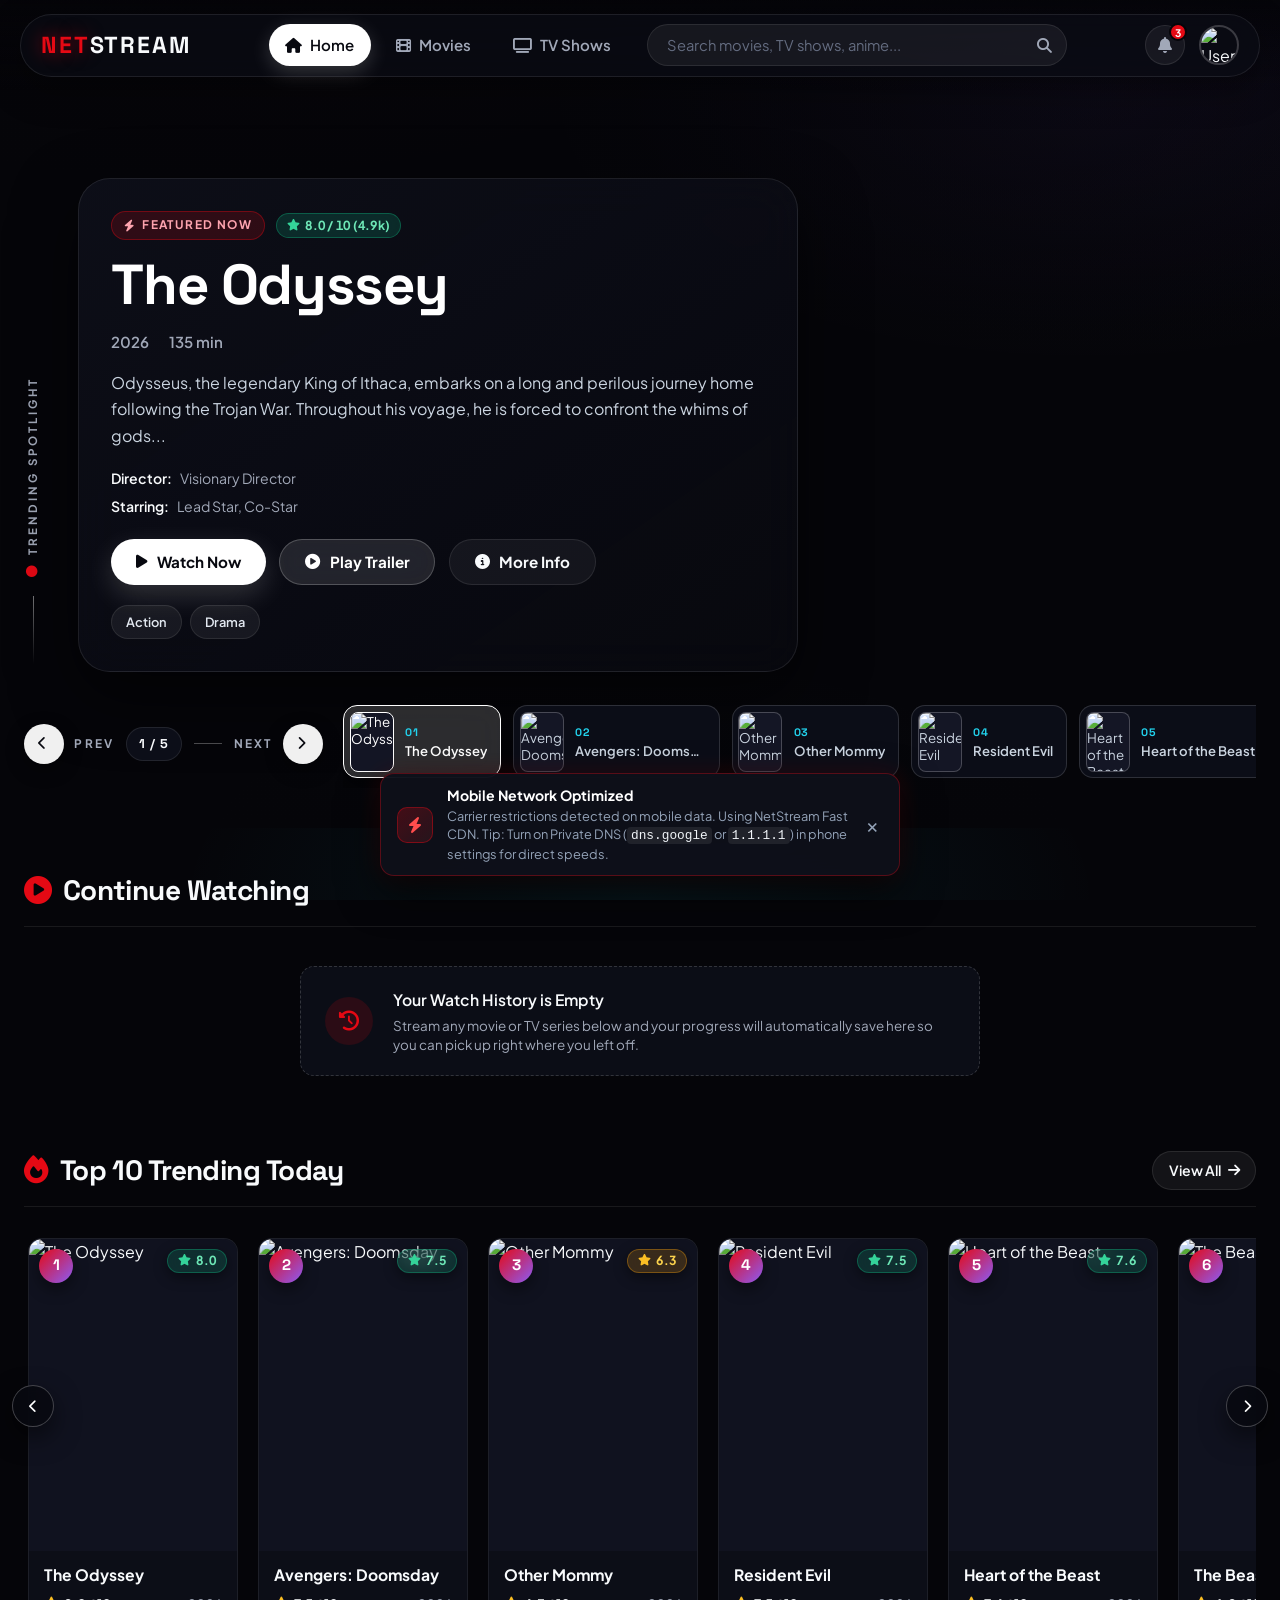
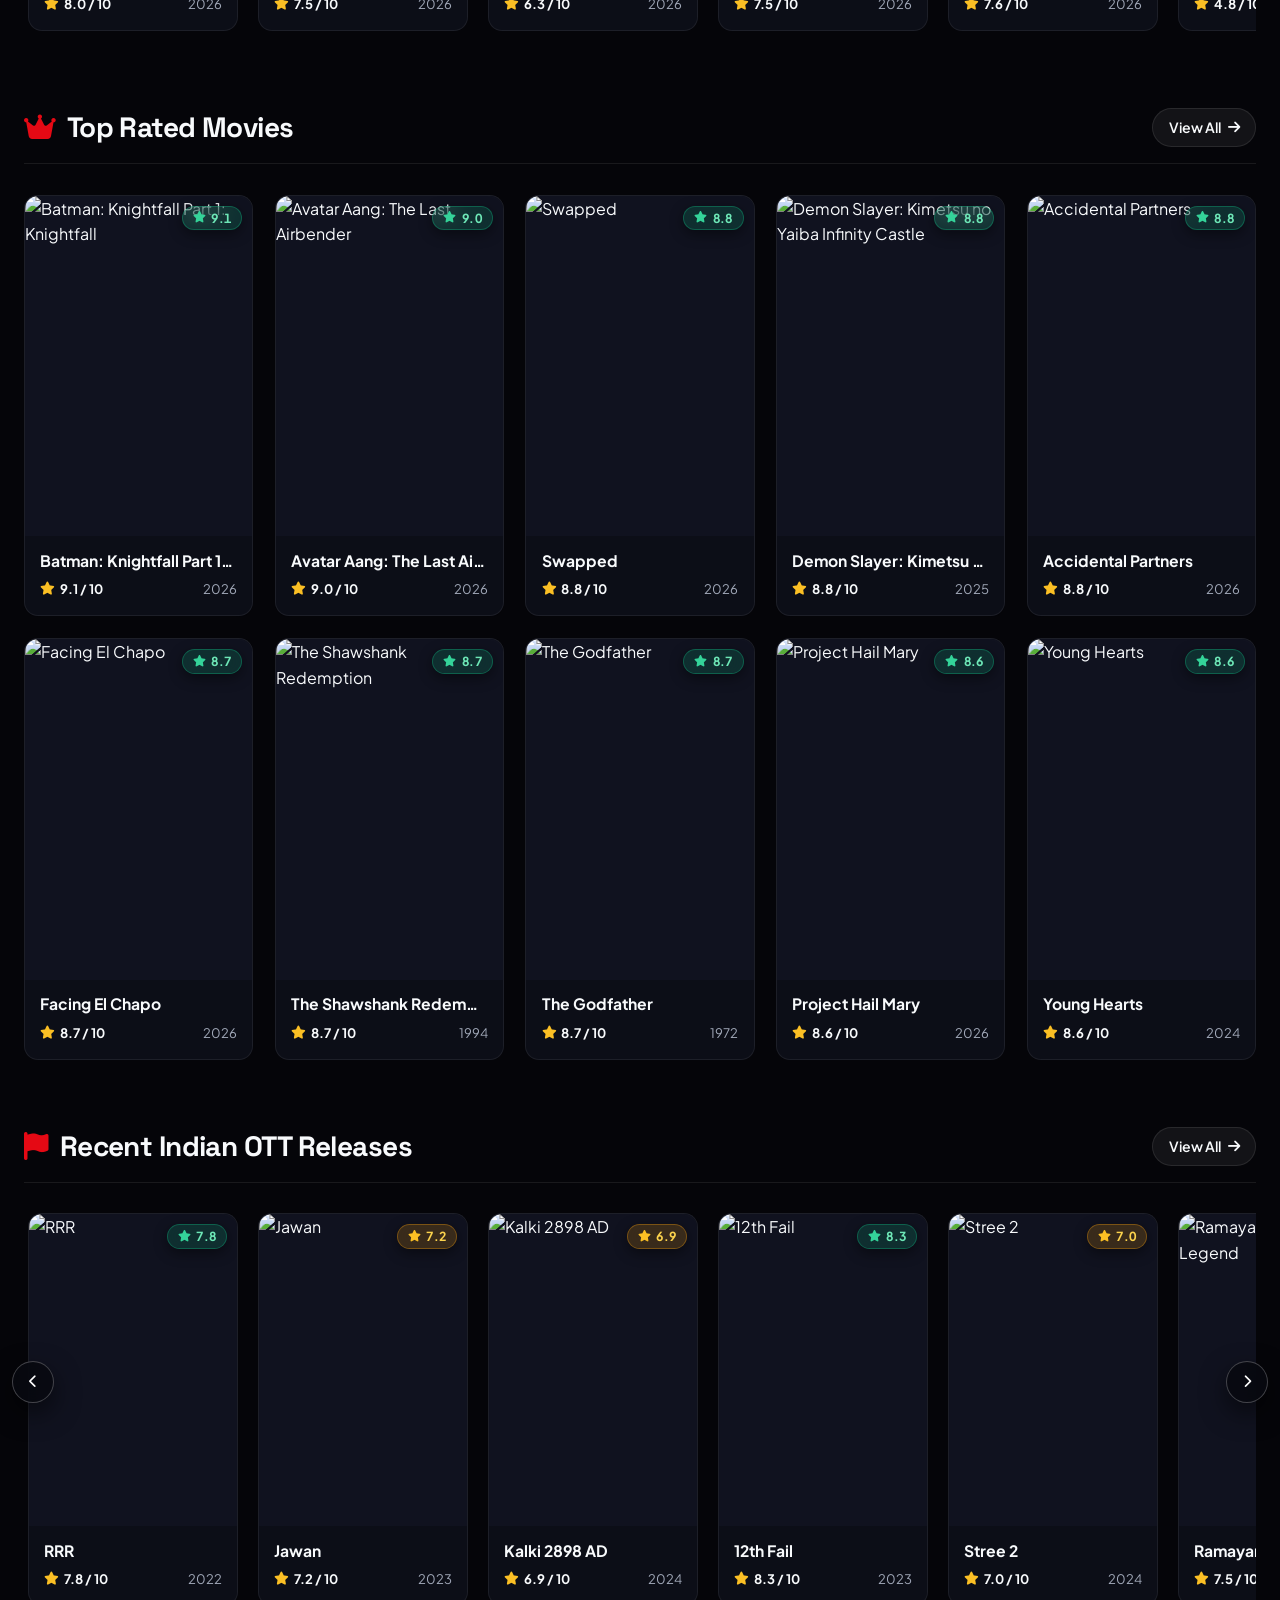
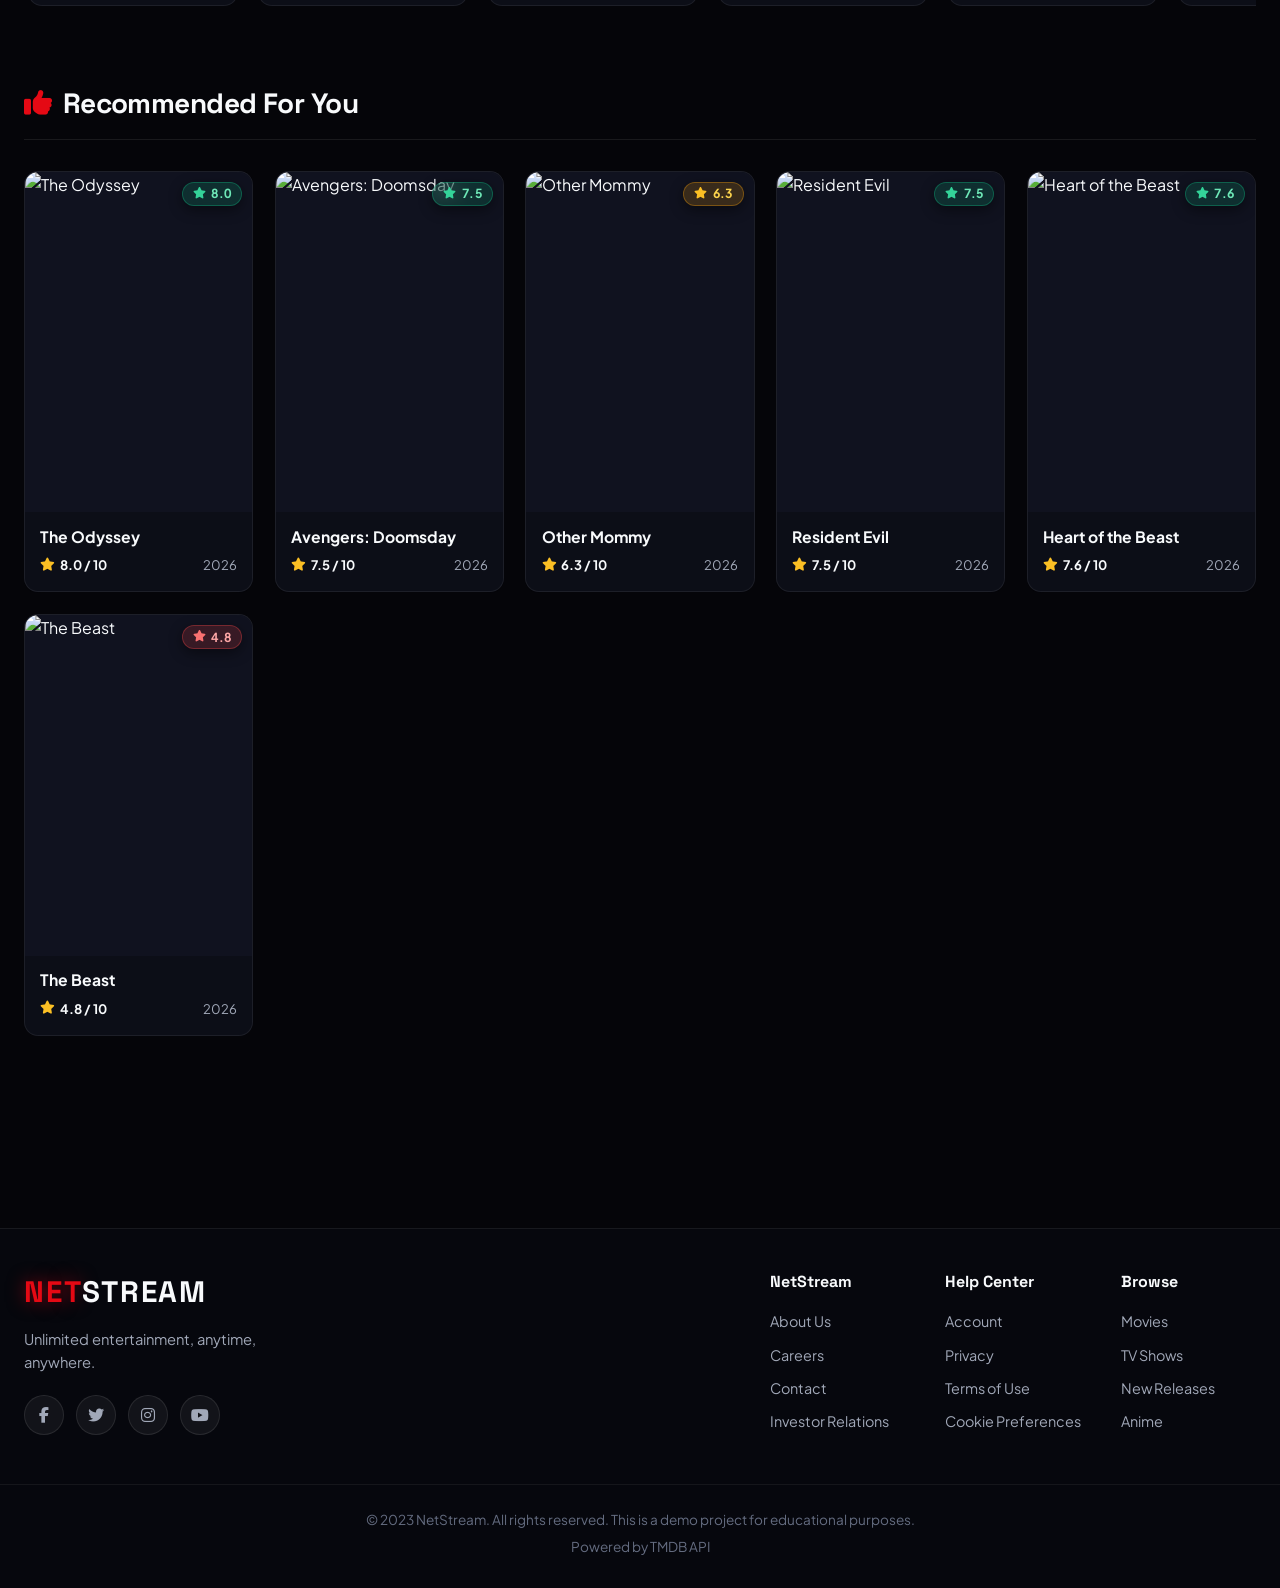
==== commit 1a280934: "Fix mobile cellular content loading: TMDB domain failover, Cloudflare image proxy & offline seed fal" ====
--- a/index.html
+++ b/index.html
@@ -5,10 +5,14 @@
     <meta charset="UTF-8">
     <meta name="viewport" content="width=device-width, initial-scale=1.0">
     <title>NetStream - Stream Movies & TV Shows</title>
+    <link rel="dns-prefetch" href="https://api.tmdb.org">
     <link rel="dns-prefetch" href="https://api.themoviedb.org">
     <link rel="dns-prefetch" href="https://image.tmdb.org">
+    <link rel="dns-prefetch" href="https://wsrv.nl">
     <link rel="dns-prefetch" href="https://cdnjs.cloudflare.com">
+    <link rel="preconnect" href="https://api.tmdb.org" crossorigin>
     <link rel="preconnect" href="https://api.themoviedb.org" crossorigin>
+    <link rel="preconnect" href="https://wsrv.nl" crossorigin>
     <link rel="preconnect" href="https://image.tmdb.org" crossorigin>
     <link rel="preconnect" href="https://cdnjs.cloudflare.com" crossorigin>
     <link rel="preconnect" href="https://fonts.googleapis.com">
@@ -352,8 +356,8 @@
         // API Configuration
         const TMDB_API_KEY = '29133efc18d9b0f0d716be947fc23778';
         const YOUTUBE_API_KEY = 'AIzaSyBafZ-gjeJqEbxMEbemlP_Ftih4eXjBNXc';
-        const TMDB_BASE_URL = 'https://api.themoviedb.org/3';
-        const TMDB_IMAGE_BASE = 'https://image.tmdb.org/t/p';
+        const TMDB_BASE_URL = (window.NetStreamAPI && NetStreamAPI.getBaseUrl) ? NetStreamAPI.getBaseUrl() : 'https://api.tmdb.org/3';
+        const TMDB_IMAGE_BASE = (window.NetStreamAPI && NetStreamAPI.getImageBase) ? NetStreamAPI.getImageBase() : 'https://image.tmdb.org/t/p';
         const VIDSTUCK_BASE_URL = 'https://www.vidstuck.cc';
 
         // Store current movie/TV data
@@ -723,9 +727,11 @@
                         thumb.className = `hero-thumb ${index === 0 ? 'active' : ''}`;
                         thumb.dataset.index = index;
                         const movieTitle = movie.title || movie.name || 'Featured';
-                        const thumbImg = movie.poster_path ? `${TMDB_IMAGE_BASE}/w185${movie.poster_path}` : POSTER_FALLBACK;
+                        const thumbImg = movie.poster_path
+                            ? (window.NetStreamAPI ? NetStreamAPI.getPosterUrl(movie.poster_path, true) : `${TMDB_IMAGE_BASE}/w185${movie.poster_path}`)
+                            : POSTER_FALLBACK;
                         thumb.innerHTML = `
-                        <img src="${thumbImg}" alt="${movieTitle}" loading="lazy" decoding="async" onerror="this.onerror=null;this.src='${POSTER_FALLBACK}'">
+                        <img src="${thumbImg}" alt="${movieTitle}" loading="lazy" decoding="async" onerror="window.NetStreamAPI ? NetStreamAPI.handleImageError(this, '${movie.poster_path || ''}', 'w185') : (this.src='${POSTER_FALLBACK}')">
                         <span class="hero-thumb-meta">
                             <small>0${index + 1}</small>
                             <span>${movieTitle}</span>
@@ -884,7 +890,9 @@
                 const data = await NetStreamAPI.fetchCached(`${TMDB_BASE_URL}/trending/movie/day?api_key=${TMDB_API_KEY}`);
 
                 // Store trending movies
-                trendingMovies = data.results.slice(0, 10);
+                trendingMovies = (data && data.results && data.results.length > 0)
+                    ? data.results.slice(0, 10)
+                    : (window.NetStreamAPI && NetStreamAPI.getSeed ? NetStreamAPI.getSeed('trendingMovies').results.slice(0, 10) : []);
 
                 // Clear trending slider
                 trendingSlider.innerHTML = '';
@@ -896,8 +904,17 @@
                 });
 
             } catch (error) {
-                console.error('Error loading trending movies:', error);
-                trendingSlider.innerHTML = '<p class="error-msg">Failed to load trending movies. Please try again later.</p>';
+                console.warn('Network issue on mobile; loading seed trending movies:', error);
+                const seedData = window.NetStreamAPI && NetStreamAPI.getSeed ? NetStreamAPI.getSeed('trendingMovies') : null;
+                if (seedData && seedData.results) {
+                    trendingMovies = seedData.results.slice(0, 10);
+                    trendingSlider.innerHTML = '';
+                    trendingMovies.forEach((movie, index) => {
+                        trendingSlider.appendChild(createMovieCard(movie, index + 1));
+                    });
+                } else {
+                    trendingSlider.innerHTML = '<p class="error-msg">Failed to load trending movies. Please check connection.</p>';
+                }
             }
         }
 
@@ -907,7 +924,9 @@
                 const data = await NetStreamAPI.fetchCached(`${TMDB_BASE_URL}/movie/top_rated?api_key=${TMDB_API_KEY}`);
 
                 // Store top rated movies
-                topRatedMovies = data.results.slice(0, 12);
+                topRatedMovies = (data && data.results && data.results.length > 0)
+                    ? data.results.slice(0, 12)
+                    : (window.NetStreamAPI && NetStreamAPI.getSeed ? NetStreamAPI.getSeed('topRatedMovies').results.slice(0, 12) : []);
 
                 // Clear top rated grid
                 topRatedMoviesGrid.innerHTML = '';
@@ -919,8 +938,17 @@
                 });
 
             } catch (error) {
-                console.error('Error loading top rated movies:', error);
-                topRatedMoviesGrid.innerHTML = '<p class="error-msg">Failed to load top rated movies. Please try again later.</p>';
+                console.warn('Network issue on mobile; loading seed top rated movies:', error);
+                const seedData = window.NetStreamAPI && NetStreamAPI.getSeed ? NetStreamAPI.getSeed('topRatedMovies') : null;
+                if (seedData && seedData.results) {
+                    topRatedMovies = seedData.results.slice(0, 12);
+                    topRatedMoviesGrid.innerHTML = '';
+                    topRatedMovies.forEach(movie => {
+                        topRatedMoviesGrid.appendChild(createMovieCard(movie));
+                    });
+                } else {
+                    topRatedMoviesGrid.innerHTML = '<p class="error-msg">Failed to load top rated movies. Please check connection.</p>';
+                }
             }
         }
 
@@ -931,7 +959,9 @@
                 const data = await NetStreamAPI.fetchCached(`${TMDB_BASE_URL}/discover/movie?api_key=${TMDB_API_KEY}&with_original_language=hi&sort_by=release_date.desc&page=1`);
 
                 // Store Indian movies
-                indianMovies = data.results.slice(0, 10);
+                indianMovies = (data && data.results && data.results.length > 0)
+                    ? data.results.slice(0, 10)
+                    : (window.NetStreamAPI && NetStreamAPI.getSeed ? NetStreamAPI.getSeed('indianMovies').results.slice(0, 10) : []);
 
                 // Clear OTT slider
                 ottSlider.innerHTML = '';
@@ -943,8 +973,17 @@
                 });
 
             } catch (error) {
-                console.error('Error loading Indian movies:', error);
-                ottSlider.innerHTML = '<p class="error-msg">Failed to load Indian OTT releases. Please try again later.</p>';
+                console.warn('Network issue on mobile; loading seed Indian movies:', error);
+                const seedData = window.NetStreamAPI && NetStreamAPI.getSeed ? NetStreamAPI.getSeed('indianMovies') : null;
+                if (seedData && seedData.results) {
+                    indianMovies = seedData.results.slice(0, 10);
+                    ottSlider.innerHTML = '';
+                    indianMovies.forEach(movie => {
+                        ottSlider.appendChild(createMovieCard(movie));
+                    });
+                } else {
+                    ottSlider.innerHTML = '<p class="error-msg">Failed to load Indian OTT releases. Please check connection.</p>';
+                }
             }
         }
 
@@ -955,7 +994,9 @@
                 const data = await NetStreamAPI.fetchCached(`${TMDB_BASE_URL}/movie/popular?api_key=${TMDB_API_KEY}&page=2`);
 
                 // Store recommended movies
-                recommendedMovies = data.results.slice(0, 6);
+                recommendedMovies = (data && data.results && data.results.length > 0)
+                    ? data.results.slice(0, 6)
+                    : (window.NetStreamAPI && NetStreamAPI.getSeed ? NetStreamAPI.getSeed('topRatedMovies').results.slice(0, 6) : []);
 
                 // Clear recommended grid
                 recommendedGrid.innerHTML = '';
@@ -967,8 +1008,17 @@
                 });
 
             } catch (error) {
-                console.error('Error loading recommended movies:', error);
-                recommendedGrid.innerHTML = '<p class="error-msg">Failed to load recommendations. Please try again later.</p>';
+                console.warn('Network issue on mobile; loading seed recommendations:', error);
+                const seedData = window.NetStreamAPI && NetStreamAPI.getSeed ? NetStreamAPI.getSeed('topRatedMovies') : null;
+                if (seedData && seedData.results) {
+                    recommendedMovies = seedData.results.slice(0, 6);
+                    recommendedGrid.innerHTML = '';
+                    recommendedMovies.forEach(movie => {
+                        recommendedGrid.appendChild(createMovieCard(movie));
+                    });
+                } else {
+                    recommendedGrid.innerHTML = '<p class="error-msg">Failed to load recommendations. Please check connection.</p>';
+                }
             }
         }
 
@@ -1007,7 +1057,7 @@
             ${rankBadge}
             <div class="movie-poster">
                 <span class="rating-pill rating-badge-overlay ${ratingInfo.tier}"><i class="fas fa-star"></i> ${ratingInfo.text}</span>
-                <img src="${posterUrl}" alt="${movie.title}" loading="lazy" decoding="async" onerror="this.onerror=null;this.src='${POSTER_FALLBACK}'">
+                <img src="${posterUrl}" alt="${movie.title}" loading="lazy" decoding="async" onerror="window.NetStreamAPI ? NetStreamAPI.handleImageError(this, '${movie.poster_path || ''}', 'w185') : (this.src='${POSTER_FALLBACK}')">
                 <div class="movie-overlay">
                     <button class="btn-play" data-id="${movie.id}" data-type="movie" aria-label="Play ${movie.title}">
                         <i class="fas fa-play"></i>
@@ -1092,8 +1142,12 @@
                     const year = item.release_date ? item.release_date.substring(0, 4) : item.first_air_date ? item.first_air_date.substring(0, 4) : 'N/A';
                     const ratingInfo = formatRating(item.vote_average, item.vote_count);
 
+                    const posterThumb = item.poster_path
+                        ? (window.NetStreamAPI ? NetStreamAPI.getPosterUrl(item.poster_path, true) : `${TMDB_IMAGE_BASE}/w92${item.poster_path}`)
+                        : POSTER_FALLBACK;
+
                     resultItem.innerHTML = `
-                    <img src="${item.poster_path ? `${TMDB_IMAGE_BASE}/w92${item.poster_path}` : POSTER_FALLBACK}" alt="${title}">
+                    <img src="${posterThumb}" alt="${title}" onerror="window.NetStreamAPI ? NetStreamAPI.handleImageError(this, '${item.poster_path || ''}', 'w185') : (this.src='${POSTER_FALLBACK}')">
                     <div class="search-result-info">
                         <h4>${title}</h4>
                         <p>
@@ -1151,8 +1205,8 @@
                 const ratingInfo = formatRating(data.vote_average, data.vote_count);
                 const director = getDirectorOrCreator(data, type);
                 const castList = getCastList(data, 12);
-                const backdropUrl = data.backdrop_path ? `${TMDB_IMAGE_BASE}/w1280${data.backdrop_path}` : '';
-                const posterUrl = data.poster_path ? `${TMDB_IMAGE_BASE}/w500${data.poster_path}` : POSTER_FALLBACK;
+                const backdropUrl = data.backdrop_path ? (window.NetStreamAPI ? NetStreamAPI.getBackdropUrl(data.backdrop_path) : `${TMDB_IMAGE_BASE}/w1280${data.backdrop_path}`) : '';
+                const posterUrl = data.poster_path ? (window.NetStreamAPI ? NetStreamAPI.getPosterUrl(data.poster_path) : `${TMDB_IMAGE_BASE}/w500${data.poster_path}`) : POSTER_FALLBACK;
                 const runtimeText = type === 'movie'
                     ? (data.runtime ? `${data.runtime} min` : 'N/A')
                     : (data.episode_run_time && data.episode_run_time.length > 0 ? `${data.episode_run_time[0]} min/ep` : 'N/A');
@@ -1165,7 +1219,7 @@
                 <div class="detail-backdrop-banner" ${backdropUrl ? `style="background-image: url('${backdropUrl}')"` : ''}>
                     <div class="detail-header">
                         <div class="detail-poster">
-                            <img src="${posterUrl}" alt="${title}">
+                            <img src="${posterUrl}" alt="${title}" onerror="window.NetStreamAPI ? NetStreamAPI.handleImageError(this, '${data.poster_path || ''}', 'w500') : (this.src='${POSTER_FALLBACK}')">
                         </div>
                         <div class="detail-info">
                             <h2>${title} <span class="year">(${year})</span></h2>
@@ -1201,7 +1255,7 @@
                                 <div class="cast-card">
                                     <div class="cast-img">
                                         ${actor.profile_path ?
-                        `<img src="${TMDB_IMAGE_BASE}/w185${actor.profile_path}" alt="${actor.name}" loading="lazy">` :
+                        `<img src="${window.NetStreamAPI ? NetStreamAPI.getPosterUrl(actor.profile_path, true) : `${TMDB_IMAGE_BASE}/w185${actor.profile_path}`}" alt="${actor.name}" loading="lazy" onerror="window.NetStreamAPI ? NetStreamAPI.handleImageError(this, '${actor.profile_path}', 'w185') : (this.src='${POSTER_FALLBACK}')">` :
                         `<div class="no-img"><i class="fas fa-user"></i></div>`
                     }
                                     </div>
--- a/css/style.css
+++ b/css/style.css
@@ -2981,3 +2981,114 @@
         gap: 1.75rem;
     }
 }
+
+/* ===== Carrier / Mobile Data Notice Banner ===== */
+.carrier-notice-banner {
+    position: fixed;
+    bottom: 24px;
+    left: 50%;
+    transform: translateX(-50%) translateY(120%);
+    z-index: 10000;
+    max-width: 92%;
+    width: 520px;
+    background: rgba(14, 16, 26, 0.95);
+    backdrop-filter: blur(20px);
+    -webkit-backdrop-filter: blur(20px);
+    border: 1px solid rgba(229, 9, 20, 0.35);
+    box-shadow: 0 16px 40px rgba(0, 0, 0, 0.7), 0 0 24px rgba(229, 9, 20, 0.15);
+    border-radius: 14px;
+    padding: 12px 16px;
+    display: flex;
+    align-items: center;
+    gap: 14px;
+    color: #e2e8f0;
+    font-size: 0.84rem;
+    transition: transform 0.4s cubic-bezier(0.16, 1, 0.3, 1), opacity 0.4s ease;
+    opacity: 0;
+    pointer-events: none;
+}
+
+.carrier-notice-banner.show {
+    transform: translateX(-50%) translateY(0);
+    opacity: 1;
+    pointer-events: auto;
+}
+
+.carrier-notice-icon {
+    width: 36px;
+    height: 36px;
+    min-width: 36px;
+    border-radius: 10px;
+    background: linear-gradient(135deg, rgba(229, 9, 20, 0.25), rgba(255, 68, 68, 0.1));
+    border: 1px solid rgba(229, 9, 20, 0.4);
+    display: flex;
+    align-items: center;
+    justify-content: center;
+    color: #ff4d4d;
+    font-size: 1rem;
+}
+
+.carrier-notice-text {
+    flex: 1;
+    line-height: 1.35;
+}
+
+.carrier-notice-text strong {
+    display: block;
+    color: #ffffff;
+    font-size: 0.88rem;
+    margin-bottom: 2px;
+}
+
+.carrier-notice-text span {
+    color: #94a3b8;
+    font-size: 0.8rem;
+}
+
+.carrier-notice-text em {
+    color: #f1f5f9;
+    font-style: normal;
+    font-family: monospace;
+    background: rgba(255, 255, 255, 0.08);
+    padding: 1px 4px;
+    border-radius: 4px;
+}
+
+.carrier-notice-close {
+    background: transparent;
+    border: none;
+    color: #94a3b8;
+    font-size: 1.3rem;
+    line-height: 1;
+    cursor: pointer;
+    padding: 4px;
+    border-radius: 6px;
+    transition: color 0.2s, background 0.2s;
+}
+
+.carrier-notice-close:hover {
+    color: #ffffff;
+    background: rgba(255, 255, 255, 0.1);
+}
+
+@media (max-width: 640px) {
+    .carrier-notice-banner {
+        bottom: 14px;
+        padding: 10px 12px;
+        gap: 10px;
+        font-size: 0.78rem;
+    }
+    .carrier-notice-icon {
+        width: 30px;
+        height: 30px;
+        min-width: 30px;
+        font-size: 0.85rem;
+    }
+    .carrier-notice-text strong {
+        font-size: 0.82rem;
+    }
+    .carrier-notice-text span {
+        font-size: 0.75rem;
+    }
+}
+
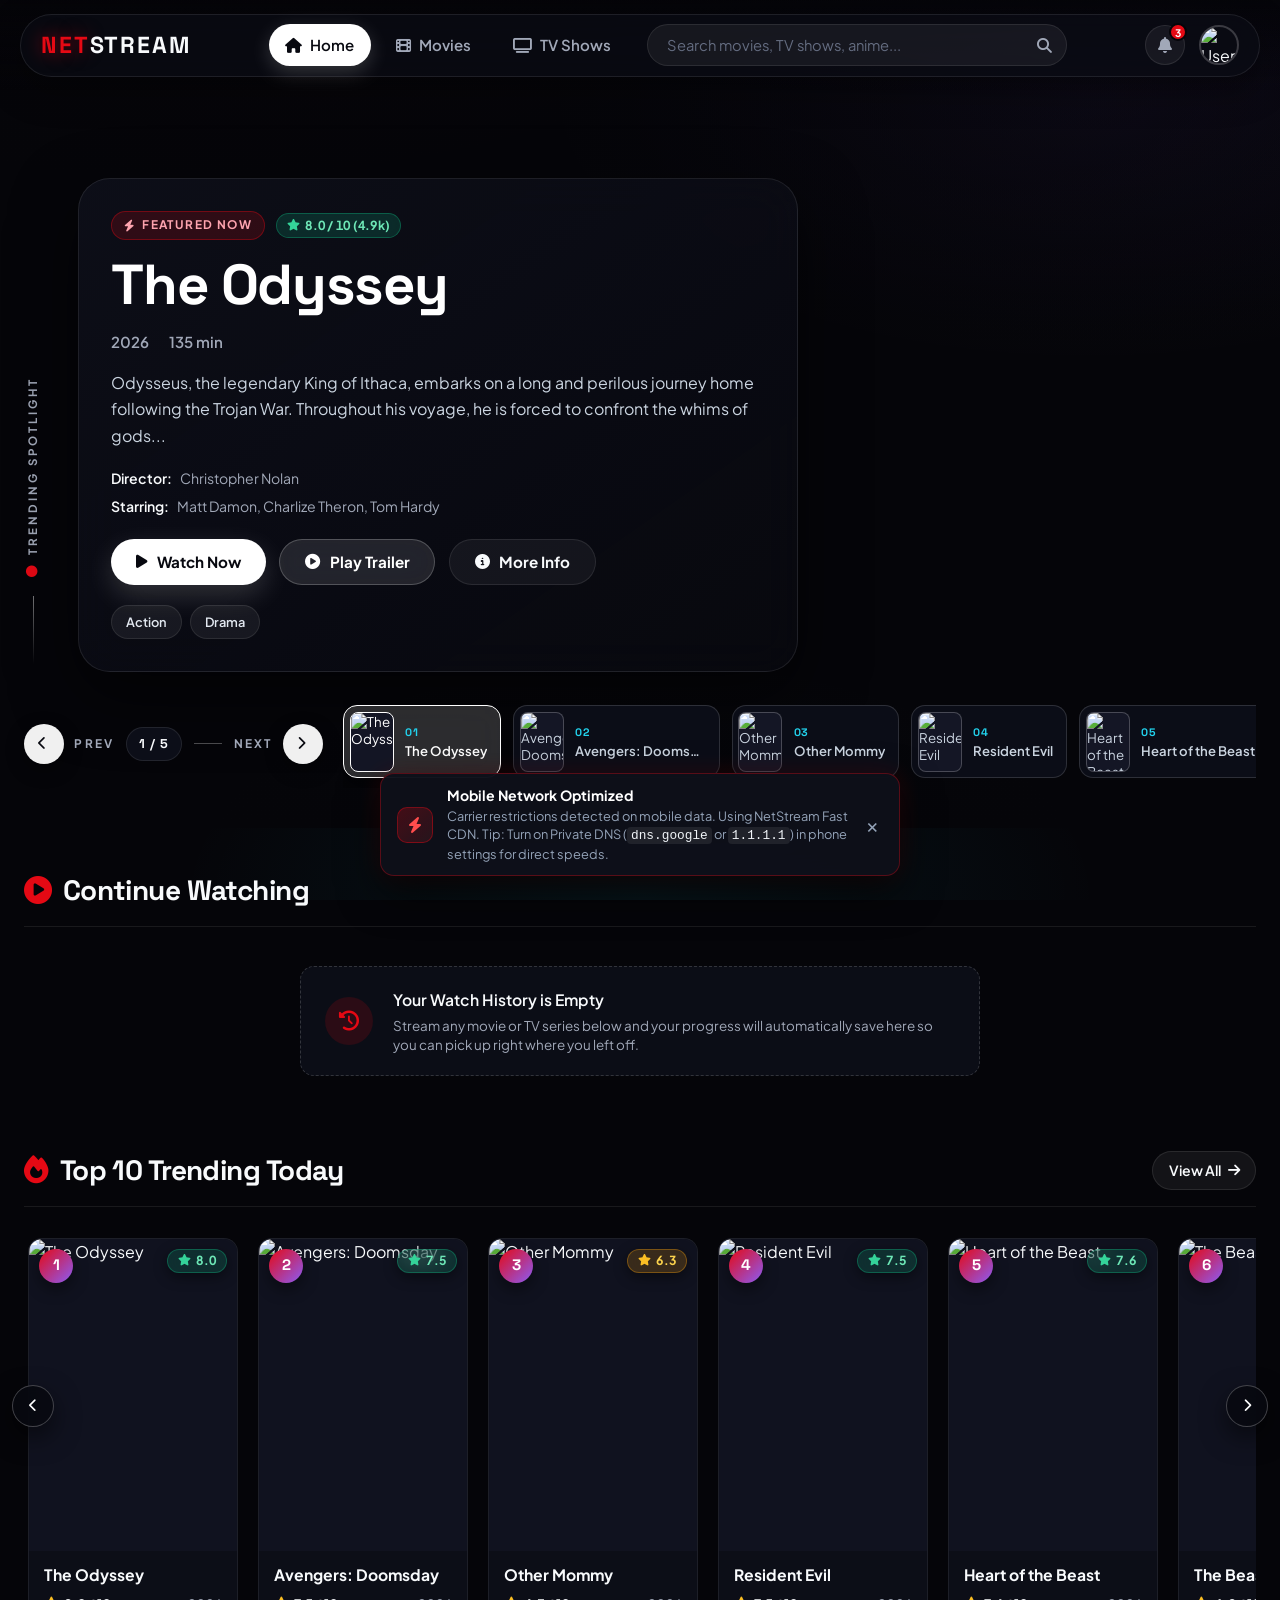
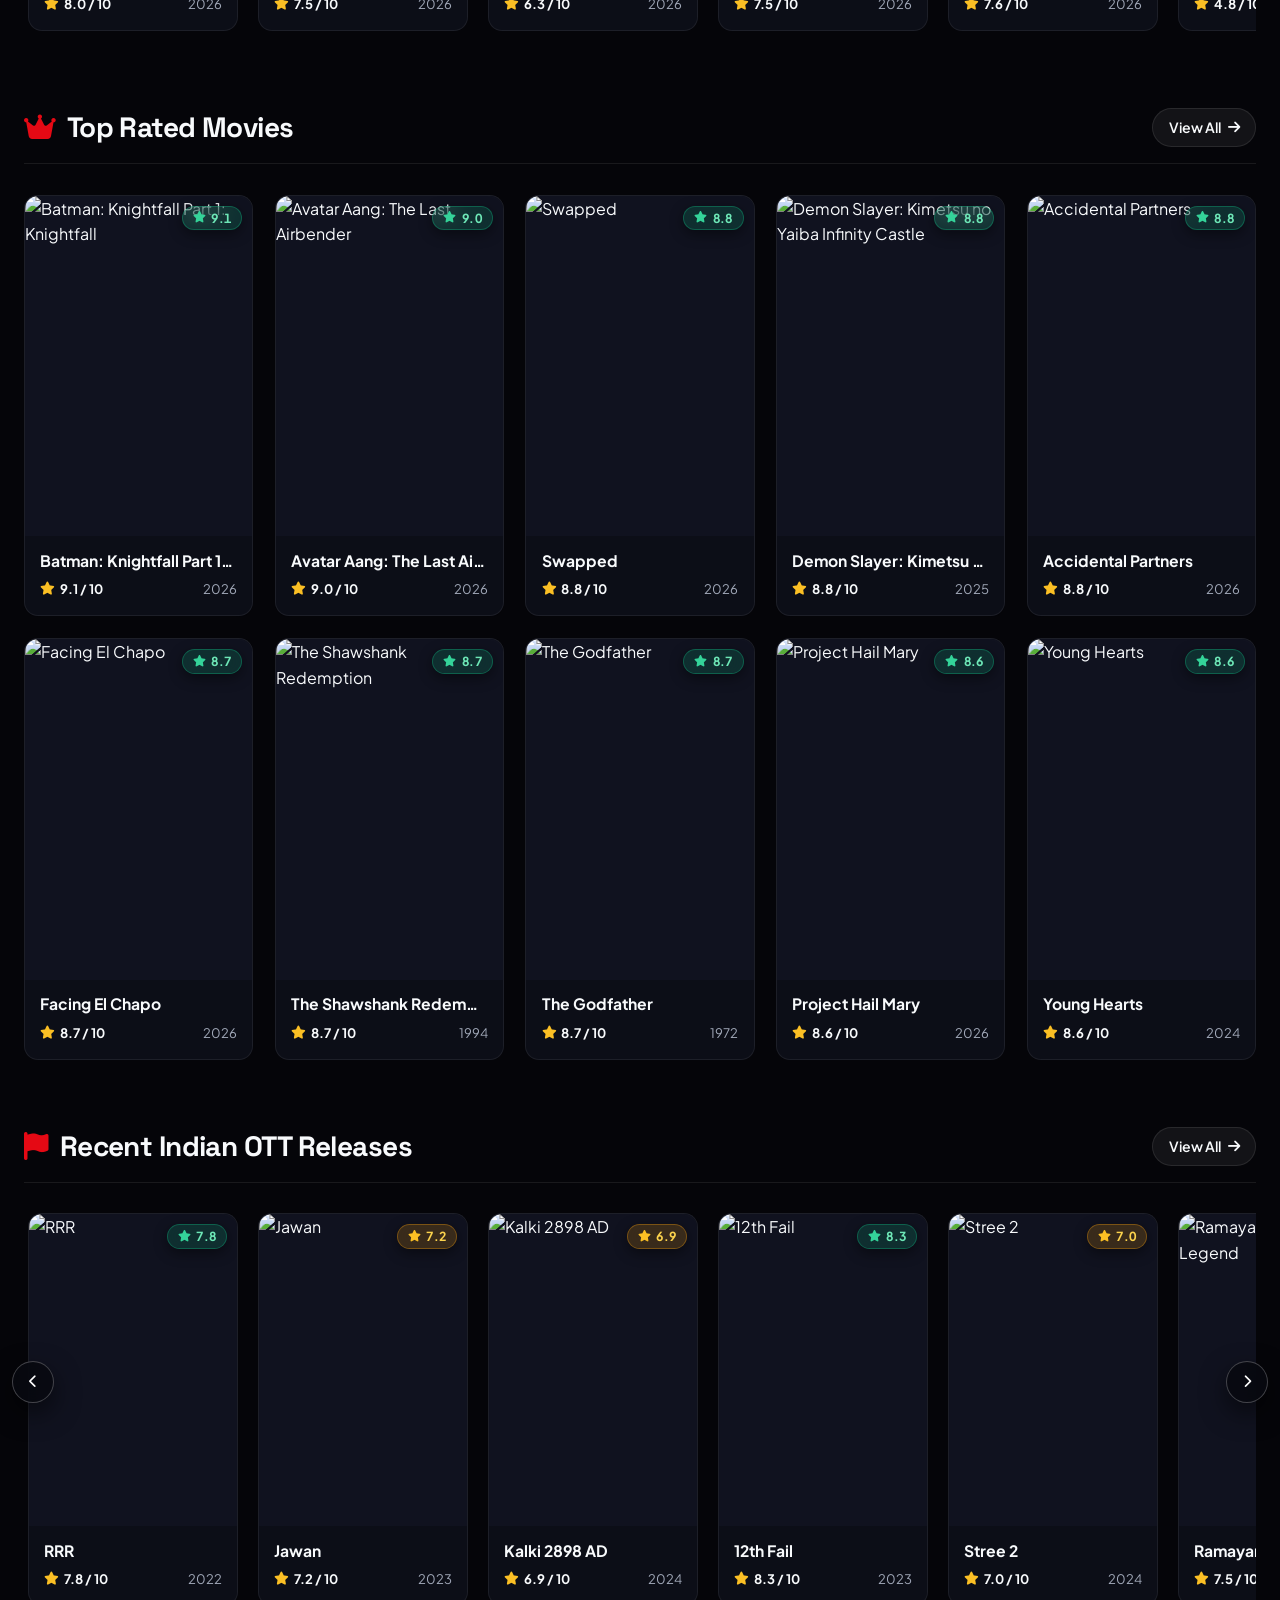
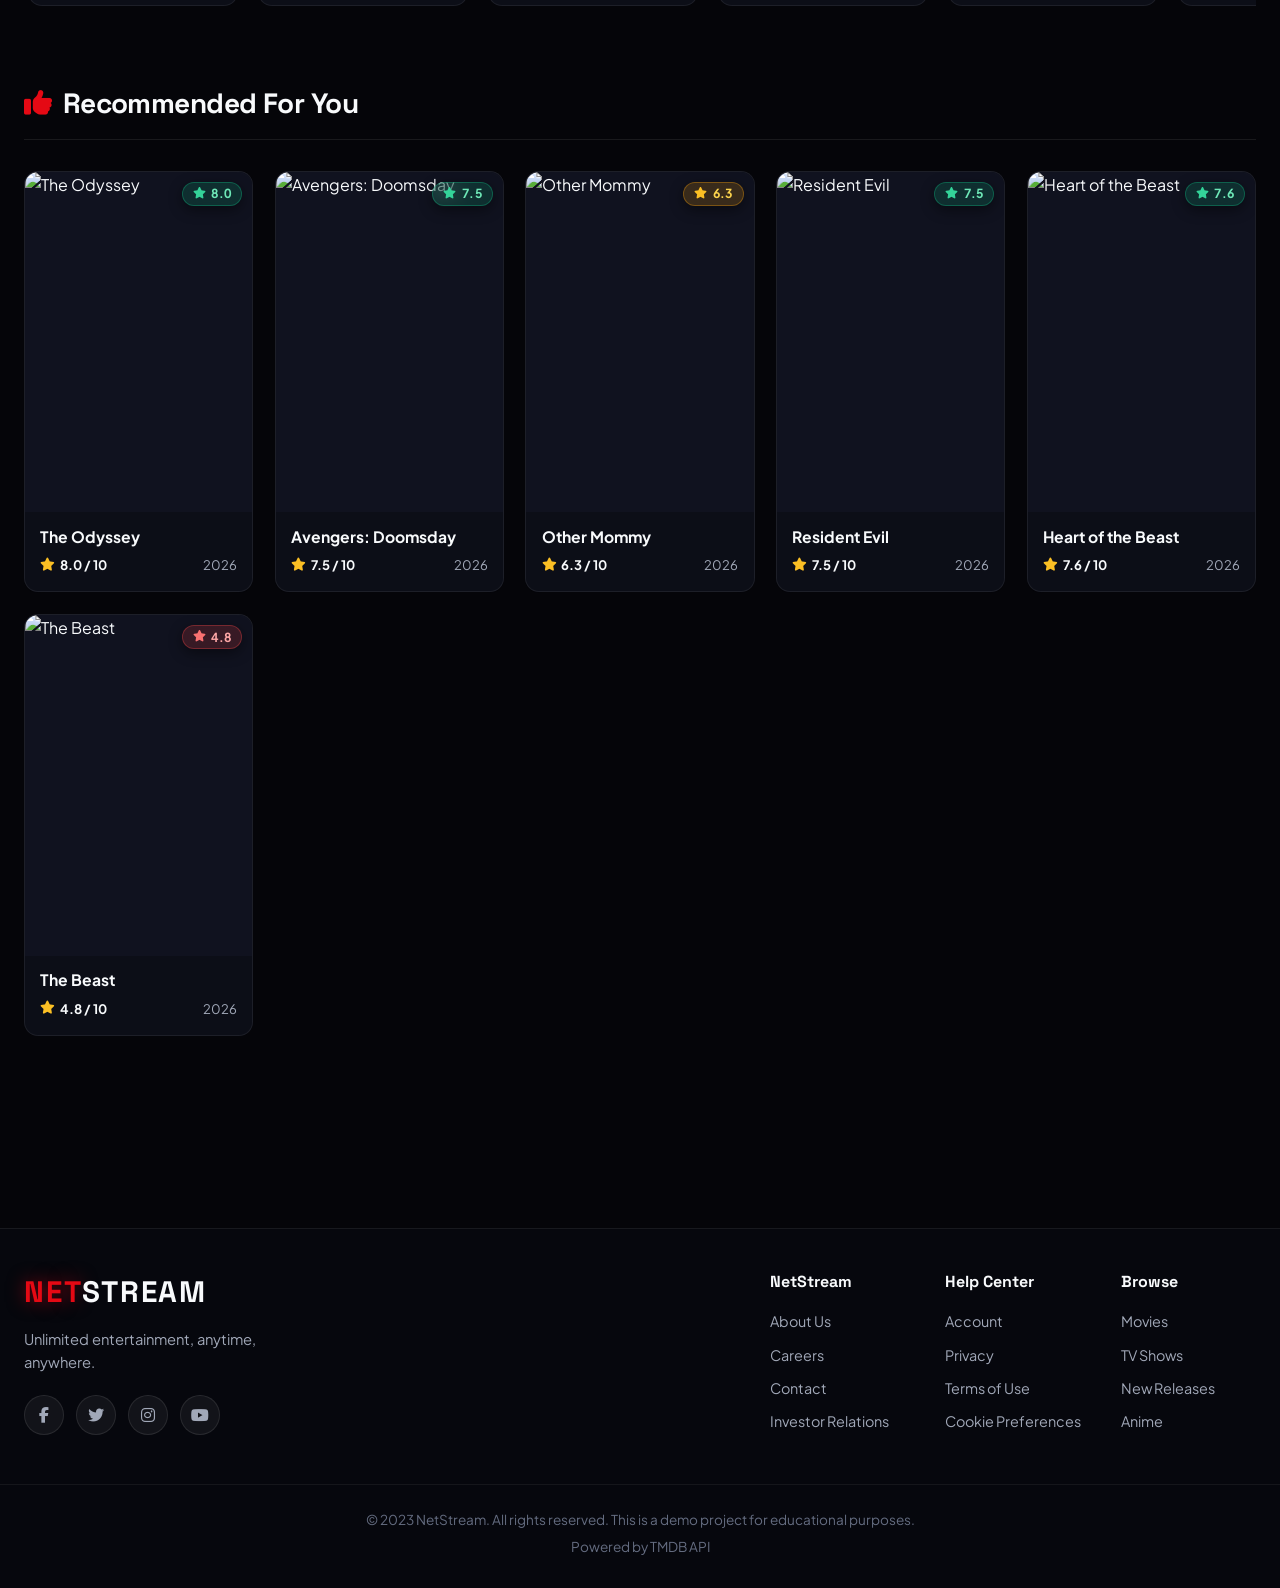
==== commit 3e642e85: "Fix movie player playback and restore TMDB cast details" ====
--- a/index.html
+++ b/index.html
@@ -25,6 +25,7 @@
     <link rel="icon" type="image/x-icon" href="assets/favicon.ico">
     <script src="js/api-cache.js"></script>
     <script src="js/watch-history.js"></script>
+    <script src="js/adblocker.js"></script>
 </head>
 
 <body>
@@ -305,6 +306,10 @@
                 <button type="button" class="modal-back-btn" data-close-modal="playerModal" aria-label="Back"><i
                         class="fas fa-arrow-left"></i> <span>Back</span></button>
                 <h3 id="playerTitle">Playing: Movie Title</h3>
+                <div class="adblock-status-pill" id="adblockStatusPill" title="NetStream AdBlocker Active: Popup ads and redirects are blocked">
+                    <i class="fas fa-shield-halved"></i>
+                    <span>AdBlock ON</span>
+                </div>
                 <button type="button" class="modal-fullscreen-btn" id="playerFullscreenBtn"
                     aria-label="Toggle Fullscreen"><i class="fas fa-expand"></i> <span>Fullscreen</span></button>
                 <button type="button" class="close-modal" id="closePlayerBtn" aria-label="Close">&times;</button>
@@ -314,6 +319,11 @@
                     <!-- Player will be dynamically loaded here -->
                 </div>
                 <div class="player-info">
+                    <div class="player-server-controls" id="playerServerControls">
+                        <span class="server-label"><i class="fas fa-server"></i> Server:</span>
+                        <button type="button" class="btn-server active" data-server="vidstuck">Server 1 (Vidstuck HD)</button>
+                        <button type="button" class="btn-server" data-server="2embed">Server 2 (2Embed)</button>
+                    </div>
                     <div class="player-details">
                         <h4 id="playingTitle">Movie Title</h4>
                         <div class="player-meta">
@@ -1585,7 +1595,19 @@
                 playerIframe.setAttribute('webkitallowfullscreen', 'true');
                 playerIframe.setAttribute('mozallowfullscreen', 'true');
                 playerIframe.allow = 'autoplay; fullscreen; encrypted-media; picture-in-picture; screen-wake-lock';
-                playerIframe.src = buildVidstuckEmbedUrl(id, type);
+                currentPlayingMedia = { id, type, title };
+                playerIframe.src = buildMediaEmbedUrl(id, type, activePlayerServer);
+
+                // Sync server selector button state
+                document.querySelectorAll('#playerServerControls .btn-server').forEach(btn => {
+                    btn.classList.toggle('active', btn.dataset.server === activePlayerServer);
+                });
+
+                // Protect player from popups, redirects and ad-click hijacking
+                if (window.NetStreamAdBlocker) {
+                    window.NetStreamAdBlocker.protectPlayerIframe(playerIframe);
+                    window.NetStreamAdBlocker.activate();
+                }
 
                 document.getElementById('playerContainer').innerHTML = '';
                 document.getElementById('playerContainer').appendChild(playerIframe);
@@ -1602,6 +1624,56 @@
             `;
             }
         }
+
+        let activePlayerServer = 'vidstuck';
+        let currentPlayingMedia = null;
+
+        // Build embed URL based on active server
+        function buildMediaEmbedUrl(id, type, server = activePlayerServer) {
+            if (server === '2embed') {
+                if (type === 'tv') {
+                    let season = currentPlayingTvSeason || 1;
+                    let episode = currentPlayingTvEpisode || 1;
+                    const savedRaw = localStorage.getItem(`netstream_progress_tv_${id}`);
+                    if (savedRaw) {
+                        try {
+                            const saved = JSON.parse(savedRaw);
+                            if (saved.season) season = saved.season;
+                            if (saved.episode) episode = saved.episode;
+                        } catch (_) {}
+                    }
+                    return `https://www.2embed.cc/embedtv/${id}&s=${season}&e=${episode}`;
+                }
+                return `https://www.2embed.cc/embed/${id}`;
+            }
+            return buildVidstuckEmbedUrl(id, type);
+        }
+
+        // Switch streaming server dynamically
+        function switchPlayerServer(server) {
+            activePlayerServer = server;
+            document.querySelectorAll('#playerServerControls .btn-server').forEach(btn => {
+                btn.classList.toggle('active', btn.dataset.server === server);
+            });
+            if (currentPlayingMedia) {
+                const playerIframe = document.getElementById('vidstuckPlayer');
+                if (playerIframe) {
+                    playerIframe.src = buildMediaEmbedUrl(currentPlayingMedia.id, currentPlayingMedia.type, server);
+                    if (window.NetStreamAdBlocker) {
+                        window.NetStreamAdBlocker.protectPlayerIframe(playerIframe);
+                    }
+                }
+            }
+        }
+
+        // Attach server switcher event listeners
+        document.addEventListener('DOMContentLoaded', () => {
+            document.querySelectorAll('#playerServerControls .btn-server').forEach(btn => {
+                btn.addEventListener('click', function () {
+                    switchPlayerServer(this.dataset.server);
+                });
+            });
+        });
 
         // Build Vidstuck embed URL with customization and resume progress
         function buildVidstuckEmbedUrl(id, type) {
@@ -1657,6 +1729,9 @@
                 // Remove the iframe to stop playback
                 vidstuckPlayer.remove();
             }
+            if (window.NetStreamAdBlocker) {
+                window.NetStreamAdBlocker.deactivate();
+            }
 
             // Reset player tracking
             currentYouTubePlayer = null;
@@ -1709,6 +1784,9 @@
                 const vp = document.getElementById('vidstuckPlayer');
                 if (vp) vp.remove();
                 currentVidstuckPlayer = null;
+                if (window.NetStreamAdBlocker) {
+                    window.NetStreamAdBlocker.deactivate();
+                }
             }
 
             modal.classList.remove('active');
--- a/css/style.css
+++ b/css/style.css
@@ -3092,3 +3092,179 @@
     }
 }
 
+/* ===== Video Player AdBlocker & Anti-Redirect Shield ===== */
+.adblock-status-pill {
+    display: inline-flex;
+    align-items: center;
+    gap: 0.4rem;
+    background: rgba(16, 185, 129, 0.12);
+    border: 1px solid rgba(16, 185, 129, 0.35);
+    color: #34d399;
+    padding: 0.32rem 0.7rem;
+    border-radius: 9999px;
+    font-size: 0.76rem;
+    font-weight: 700;
+    letter-spacing: 0.02em;
+    user-select: none;
+    transition: all 0.25s ease;
+}
+
+.adblock-status-pill i {
+    color: #10b981;
+    font-size: 0.85rem;
+    filter: drop-shadow(0 0 6px rgba(16, 185, 129, 0.45));
+}
+
+.adblock-status-pill:hover {
+    background: rgba(16, 185, 129, 0.2);
+    border-color: rgba(16, 185, 129, 0.6);
+    box-shadow: 0 0 14px rgba(16, 185, 129, 0.25);
+}
+
+.adblock-status-pill.pulse-shield {
+    animation: adblockPulse 0.9s cubic-bezier(0.16, 1, 0.3, 1);
+}
+
+@keyframes adblockPulse {
+    0% { transform: scale(1); box-shadow: 0 0 0 0 rgba(16, 185, 129, 0.7); }
+    50% { transform: scale(1.1); box-shadow: 0 0 18px 4px rgba(16, 185, 129, 0.4); }
+    100% { transform: scale(1); box-shadow: 0 0 0 0 transparent; }
+}
+
+.adblock-toast {
+    position: fixed;
+    top: 24px;
+    left: 50%;
+    transform: translateX(-50%) translateY(-120%);
+    z-index: 10005;
+    background: rgba(12, 14, 22, 0.96);
+    backdrop-filter: blur(20px);
+    -webkit-backdrop-filter: blur(20px);
+    border: 1px solid rgba(16, 185, 129, 0.45);
+    box-shadow: 0 16px 36px rgba(0, 0, 0, 0.75), 0 0 20px rgba(16, 185, 129, 0.2);
+    border-radius: 12px;
+    padding: 10px 16px;
+    display: flex;
+    align-items: center;
+    gap: 12px;
+    color: #f1f5f9;
+    font-size: 0.84rem;
+    transition: transform 0.35s cubic-bezier(0.16, 1, 0.3, 1), opacity 0.35s ease;
+    opacity: 0;
+    pointer-events: none;
+    max-width: 90%;
+    width: auto;
+}
+
+.adblock-toast.show {
+    transform: translateX(-50%) translateY(0);
+    opacity: 1;
+}
+
+.adblock-toast-icon {
+    width: 32px;
+    height: 32px;
+    min-width: 32px;
+    border-radius: 8px;
+    background: rgba(16, 185, 129, 0.18);
+    border: 1px solid rgba(16, 185, 129, 0.4);
+    display: flex;
+    align-items: center;
+    justify-content: center;
+    color: #34d399;
+    font-size: 0.95rem;
+}
+
+.adblock-toast-content {
+    line-height: 1.35;
+}
+
+.adblock-toast-content strong {
+    display: block;
+    color: #ffffff;
+    font-size: 0.86rem;
+    font-weight: 700;
+}
+
+.adblock-toast-content span {
+    color: #94a3b8;
+    font-size: 0.78rem;
+}
+
+@media (max-width: 640px) {
+    .adblock-status-pill span {
+        display: none;
+    }
+    .adblock-status-pill {
+        padding: 0.35rem 0.5rem;
+    }
+    .adblock-toast {
+        top: 14px;
+        padding: 8px 12px;
+        gap: 10px;
+        font-size: 0.78rem;
+    }
+    .adblock-toast-icon {
+        width: 28px;
+        height: 28px;
+        min-width: 28px;
+        font-size: 0.85rem;
+    }
+}
+
+/* Player Server Switcher */
+.player-server-controls {
+    display: flex;
+    align-items: center;
+    gap: 0.5rem;
+    padding: 0.5rem 0 0.75rem 0;
+    margin-bottom: 0.5rem;
+    flex-wrap: wrap;
+    border-bottom: 1px solid rgba(255, 255, 255, 0.08);
+}
+
+.player-server-controls .server-label {
+    font-size: 0.82rem;
+    color: #94a3b8;
+    display: inline-flex;
+    align-items: center;
+    gap: 0.4rem;
+    font-weight: 600;
+    text-transform: uppercase;
+    letter-spacing: 0.5px;
+}
+
+.player-server-controls .server-label i {
+    color: #e50914;
+}
+
+.btn-server {
+    background: rgba(255, 255, 255, 0.06);
+    border: 1px solid rgba(255, 255, 255, 0.14);
+    color: #cbd5e1;
+    padding: 0.35rem 0.8rem;
+    border-radius: 6px;
+    font-size: 0.8rem;
+    font-weight: 500;
+    cursor: pointer;
+    transition: all 0.2s ease;
+    display: inline-flex;
+    align-items: center;
+    gap: 0.35rem;
+}
+
+.btn-server:hover {
+    background: rgba(255, 255, 255, 0.12);
+    border-color: rgba(255, 255, 255, 0.28);
+    color: #fff;
+}
+
+.btn-server.active {
+    background: linear-gradient(135deg, #e50914, #b20710);
+    border-color: #e50914;
+    color: #fff;
+    box-shadow: 0 0 12px rgba(229, 9, 20, 0.45);
+    font-weight: 600;
+}
+
+
